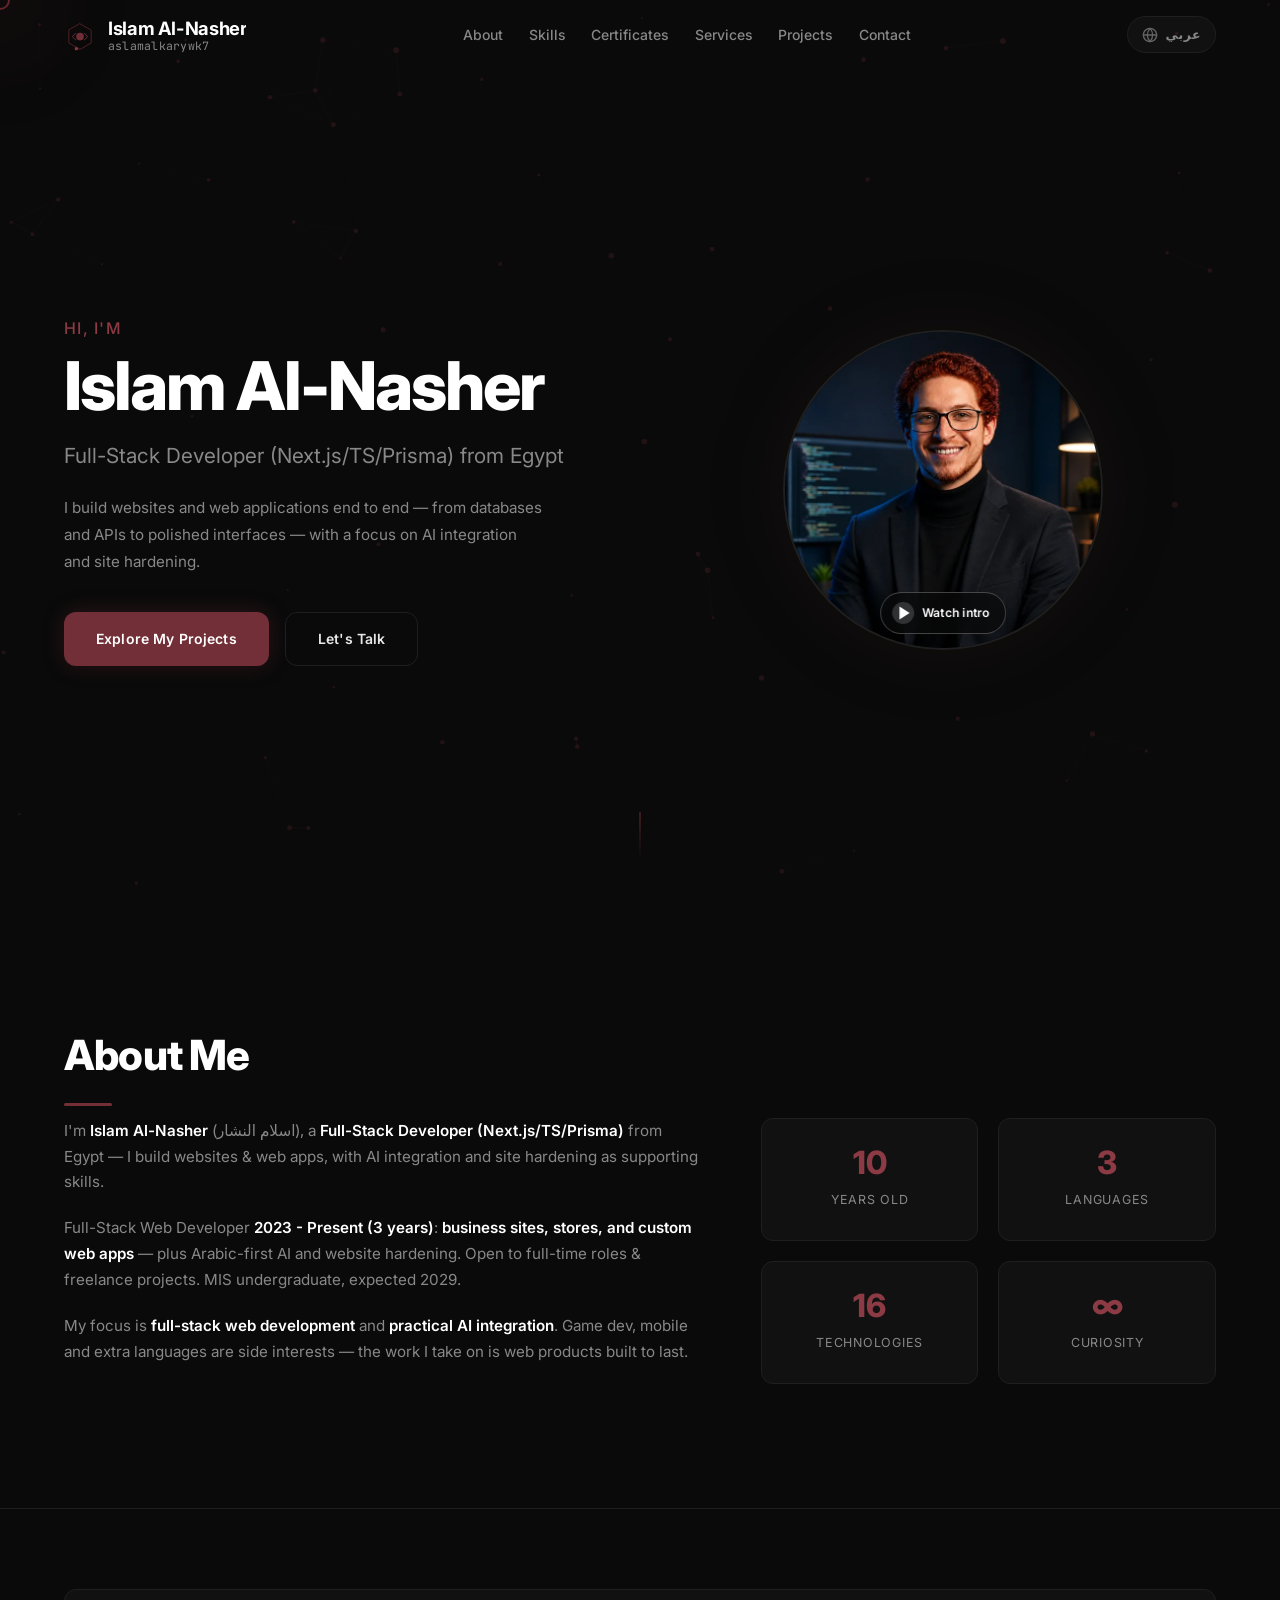
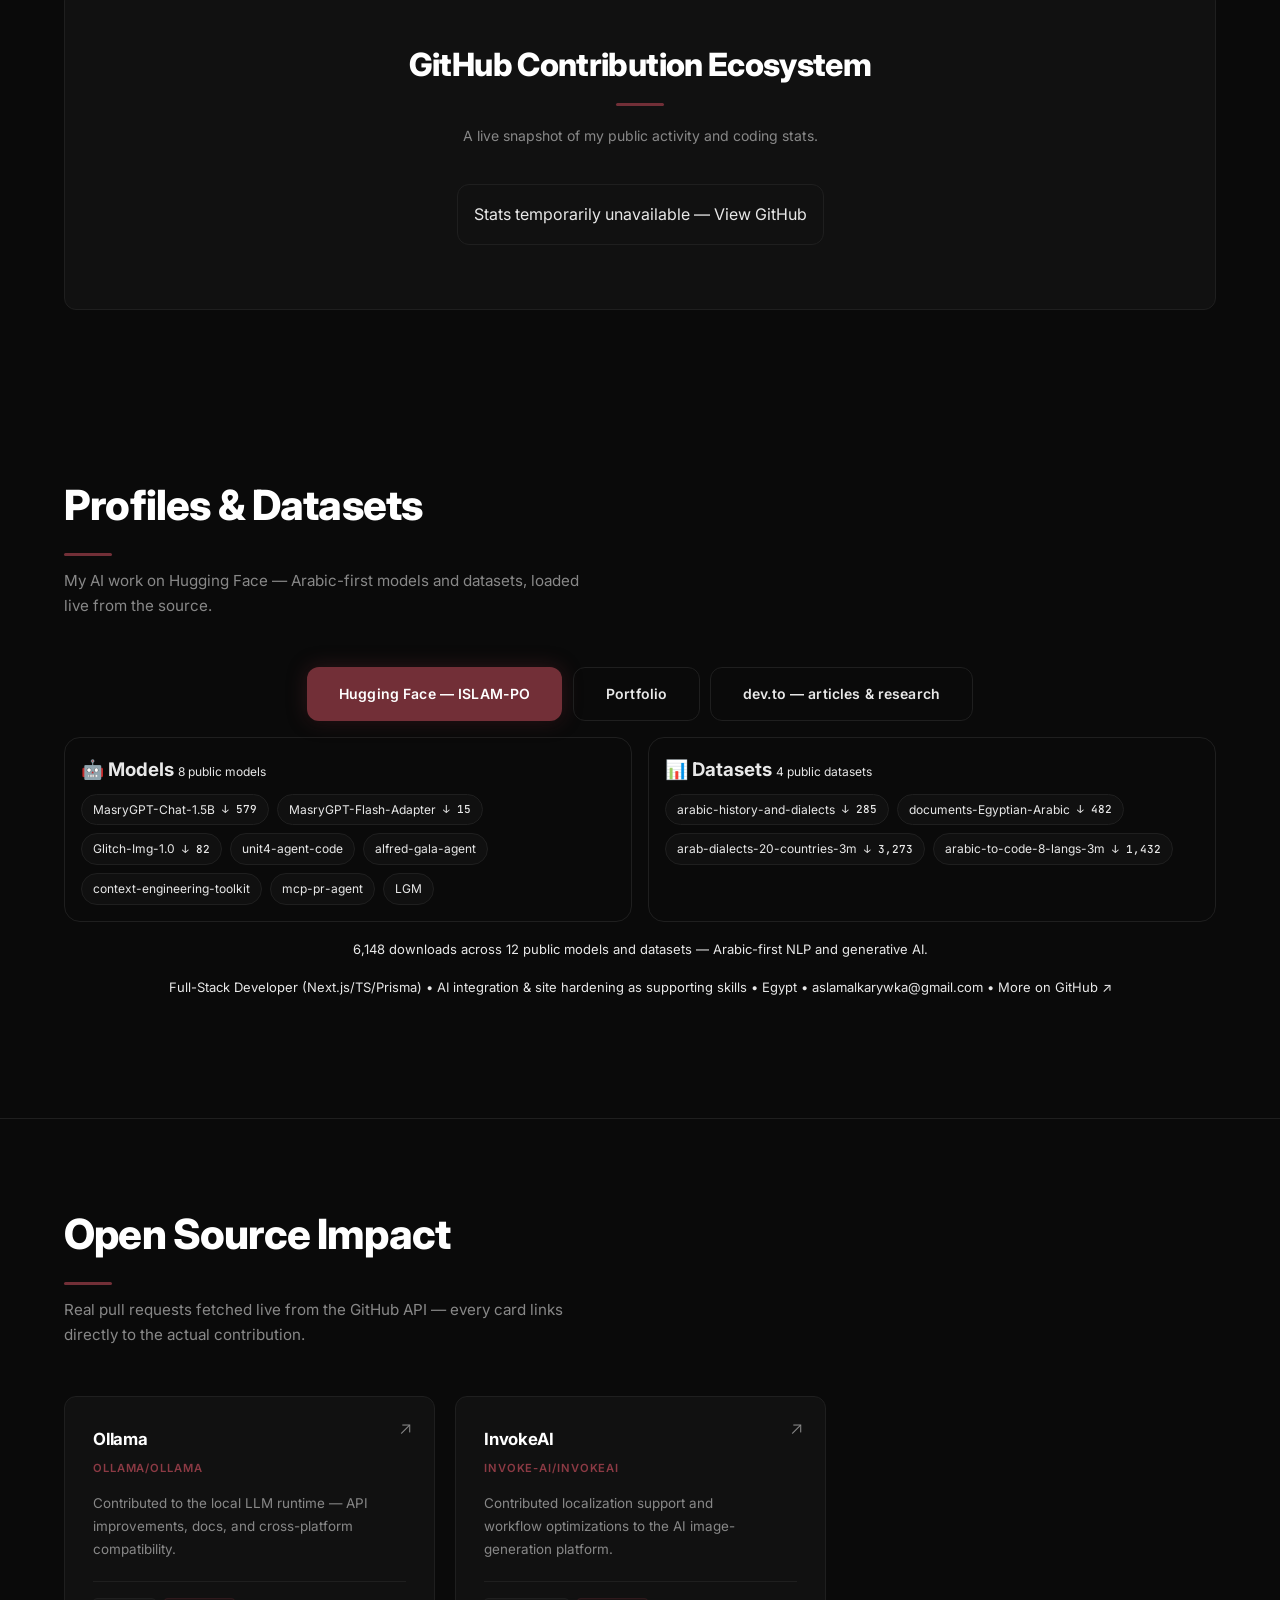
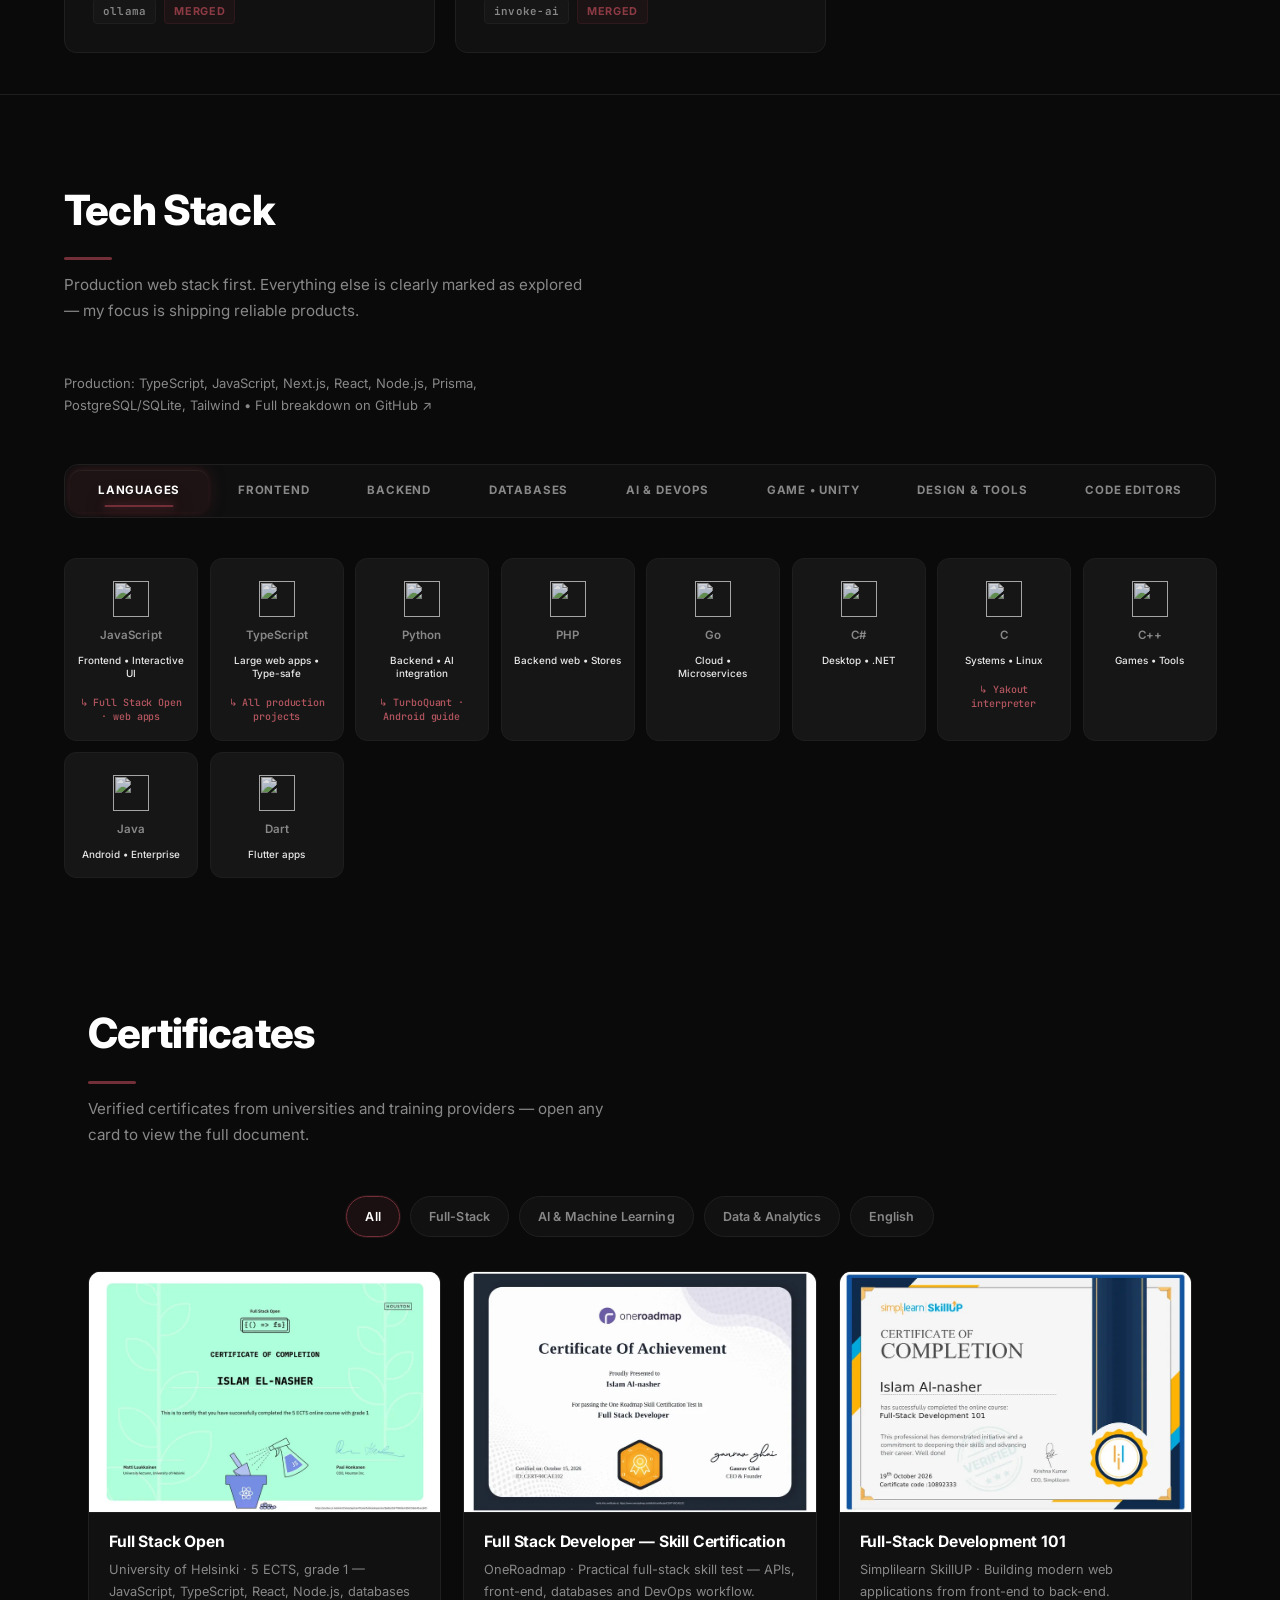
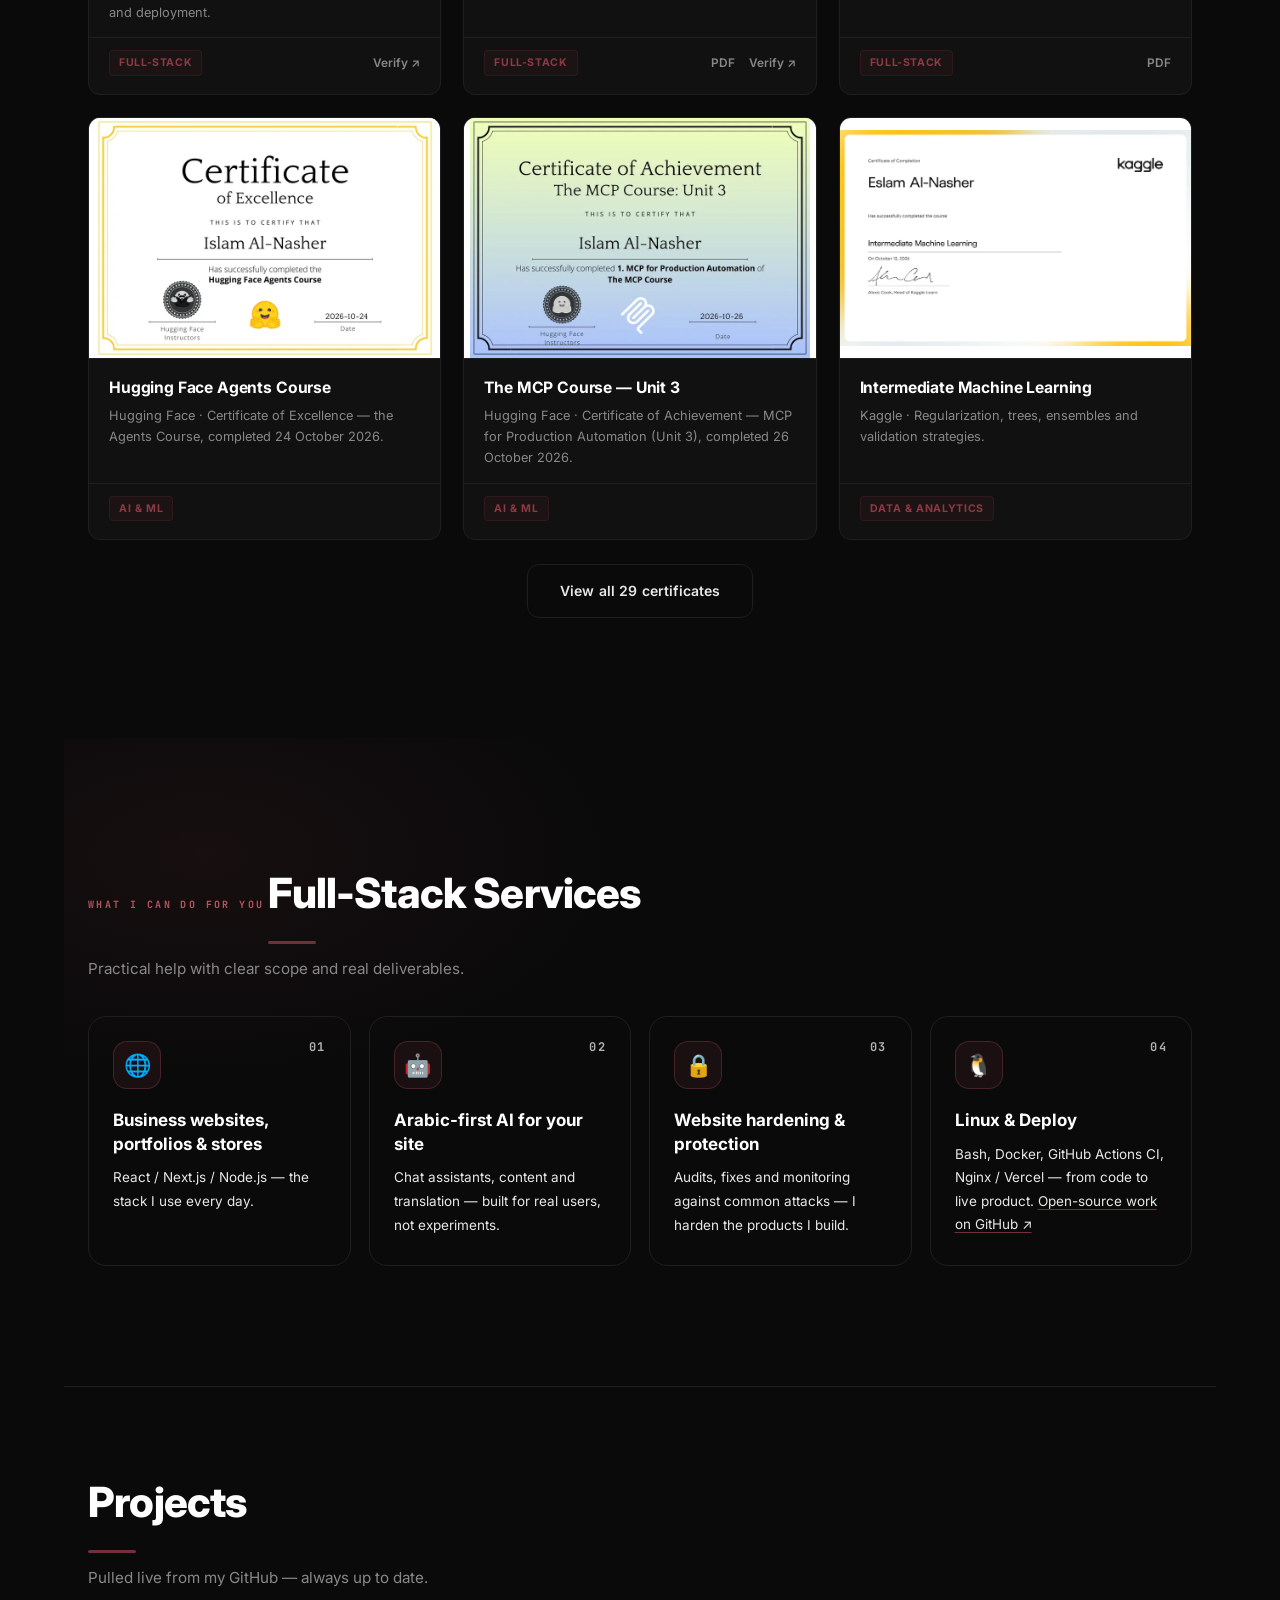
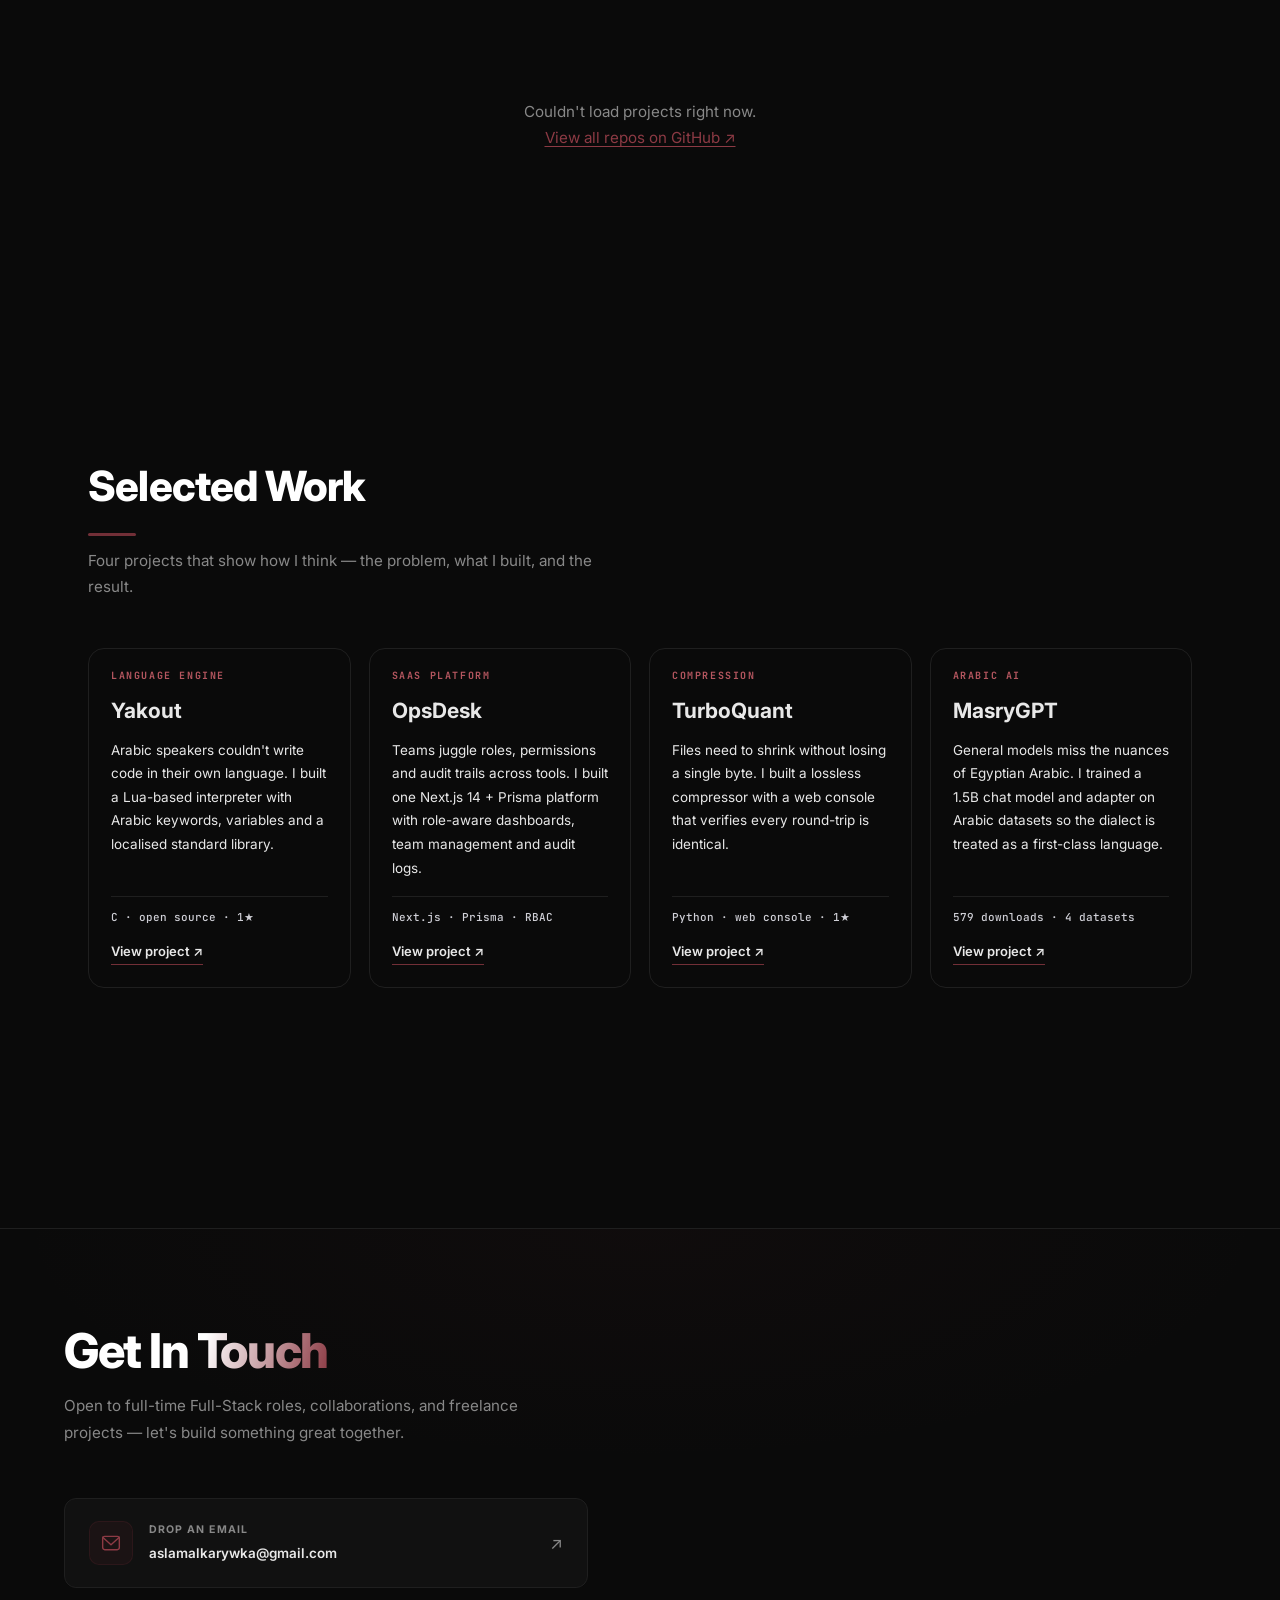
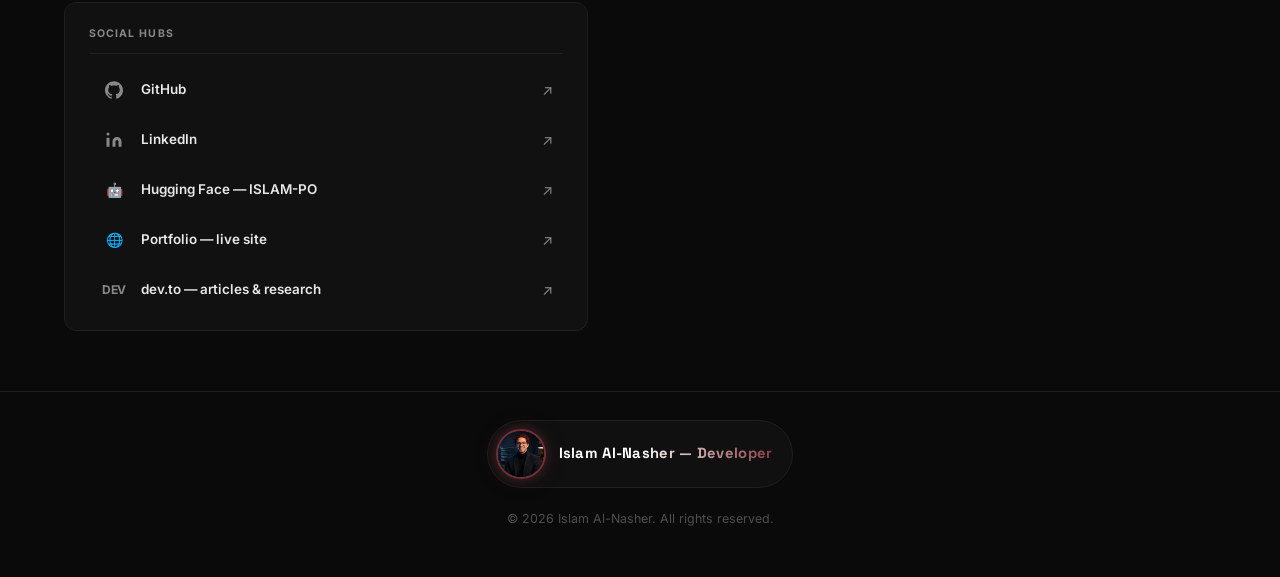
==== index.html @ e8e778b6 "feat(seo): add sitemap, robots, canonical and bilingual hreflang" ====
<!doctype html>
<html lang="en" dir="ltr">

<head>
    <meta charset="UTF-8" />
    <meta name="viewport" content="width=device-width, initial-scale=1.0" />
    <meta name="description" data-i18n-content="meta.description"
        content="Islam Al-Nasher — Full-Stack Developer (Next.js/TS/Prisma) from Egypt. I build websites & web apps, with AI integration and site hardening as supporting skills." />
    <meta name="author" data-i18n-content="meta.author" content="Islam Al-Nasher" />
    <!-- Open Graph / Social -->
    <meta property="og:type" content="website" />
    <meta property="og:title" data-i18n-content="meta.ogTitle" content="Islam Al-Nasher - Full-Stack Developer (Next.js/TS/Prisma)" />
    <meta property="og:description" data-i18n-content="meta.ogDescription" content="Full-Stack Developer from Egypt. I build websites & web apps, with AI integration and site hardening as supporting skills." />
    <meta property="og:url" content="https://aslamalkarywk7.github.io/aslamalkarywk7/" />
    <meta property="og:image" content="https://aslamalkarywk7.github.io/aslamalkarywk7/img/logo_icon.png" />
    <meta name="twitter:card" content="summary_large_image" />
    <meta name="twitter:title" data-i18n-content="meta.twitterTitle" content="Islam Al-Nasher - Full-Stack Developer (Next.js/TS/Prisma)" />
    <meta name="twitter:description" data-i18n-content="meta.twitterDescription" content="Full-Stack Developer from Egypt. Websites & web apps, AI integration, site hardening." />
    <meta name="keywords" data-i18n-content="meta.keywords" content="Islam Al-Nasher, Web Developer, Next.js, TypeScript, Prisma, Portfolio, Egypt, اسلام النشار, مطور ويب, برمجيات" />
    <meta name="copyright" data-i18n-content="meta.copyright" content="© 2026 Islam Al-Nasher. All rights reserved." />
    <meta name="theme-color" content="#0a0a0a" />
    <meta name="robots" content="index, follow, max-snippet:-1, max-image-preview:large, max-video-preview:-1" />

    <!-- Canonical + bilingual alternates (updated by i18n.js on language switch) -->
    <link rel="canonical" id="canonical-link" href="https://aslamalkarywk7.github.io/aslamalkarywk7/" />
    <link rel="alternate" hreflang="en" id="hreflang-en" href="https://aslamalkarywk7.github.io/aslamalkarywk7/" />
    <link rel="alternate" hreflang="ar" id="hreflang-ar" href="https://aslamalkarywk7.github.io/aslamalkarywk7/?lang=ar" />
    <link rel="alternate" hreflang="x-default" id="hreflang-x-default" href="https://aslamalkarywk7.github.io/aslamalkarywk7/" />

    <meta property="og:site_name" content="Islam Al-Nasher — Portfolio" />
    <meta property="og:locale" id="og-locale" content="en_US" />
    <meta property="og:locale:alternate" content="ar_EG" />
    <meta property="og:image:alt" content="Islam Al-Nasher — Full-Stack Developer portfolio" />

    <script type="application/ld+json">
    {
      "@context": "https://schema.org",
      "@graph": [
        {
          "@type": "WebSite",
          "@id": "https://aslamalkarywk7.github.io/aslamalkarywk7/#website",
          "url": "https://aslamalkarywk7.github.io/aslamalkarywk7/",
          "name": "Islam Al-Nasher — Portfolio",
          "inLanguage": ["en", "ar"]
        },
        {
          "@type": "WebPage",
          "@id": "https://aslamalkarywk7.github.io/aslamalkarywk7/#webpage",
          "url": "https://aslamalkarywk7.github.io/aslamalkarywk7/",
          "name": "Islam Al-Nasher — Full-Stack Developer (Next.js/TS/Prisma)",
          "isPartOf": { "@id": "https://aslamalkarywk7.github.io/aslamalkarywk7/#website" },
          "inLanguage": ["en", "ar"]
        },
        {
          "@type": "Person",
          "@id": "https://aslamalkarywk7.github.io/aslamalkarywk7/#person",
          "name": "Islam Al-Nasher",
          "alternateName": ["اسلام النشار", "إسلام النشار", "Islam El-Nashar", "aslamalkarywk7"],
          "url": "https://aslamalkarywk7.github.io/aslamalkarywk7/",
          "jobTitle": "Full-Stack Developer",
          "description": "Full-Stack Developer from Egypt building websites and web applications with Next.js, TypeScript, React, Node.js and Prisma, with Arabic-first AI integration and website hardening.",
          "email": "mailto:aslamalkarywka@gmail.com",
          "knowsAbout": [
            "Next.js", "React", "TypeScript", "JavaScript", "Node.js", "Prisma",
            "PostgreSQL", "SQLite", "Tailwind CSS", "Python", "Docker",
            "GitHub Actions", "REST APIs", "Arabic NLP", "LLM integration",
            "Website security", "Linux", "Nginx"
          ],
          "sameAs": [
            "https://github.com/aslamalkarywk7",
            "https://www.linkedin.com/in/islam-elnashar/",
            "https://huggingface.co/ISLAM-PO",
            "https://dev.to/islam_alnashera_19f64a4e"
          ]
        }
      ]
    }
    </script>

    <title>Islam Al-Nasher — Full-Stack Developer (Next.js/TS/Prisma)</title>
    <link rel="icon" type="image/png" href="img/logo_icon.png" />
    <link rel="preconnect" href="https://fonts.googleapis.com" />
    <link rel="preconnect" href="https://fonts.gstatic.com" crossorigin />
    <link
        href="https://fonts.googleapis.com/css2?family=Inter:wght@300;400;500;600;700;800&family=JetBrains+Mono:wght@400;500&display=swap"
        rel="stylesheet" />
    <!-- Space Grotesk: used for the footer identity badge -->
    <link href="https://fonts.googleapis.com/css2?family=Space+Grotesk:wght@500;700&display=swap" rel="stylesheet" />
    <link rel="stylesheet" href="style.css" />
    <link rel="stylesheet" href="animations.css" />
    <link href="https://fonts.googleapis.com/css2?family=Tajawal:wght@400;500;700&display=swap" rel="stylesheet" />
</head>

<body>
    <!-- ═══════════════ NAVIGATION ═══════════════ -->
    <header class="nav" id="nav" role="banner">
        <div class="nav__inner container">
            <a href="#" class="nav__logo" aria-label="Home — Islam Al-Nasher aslamalkarywk7"
                data-i18n-aria-label="nav.logoAria">
                <svg class="nav__logo-icon" width="32" height="32" viewBox="0 0 100 100" fill="none"
                    xmlns="http://www.w3.org/2000/svg">
                    <!-- Hexagon frame -->
                    <polygon points="50,15 85,35 85,75 50,95 15,75 15,35" class="logo-hex" />
                    <!-- Core pulse -->
                    <circle cx="50" cy="55" r="12" class="logo-core" />
                    <!-- Inner tech triangles / brackets -->
                    <path d="M 36 45 L 26 55 L 36 65" class="logo-bracket-left" />
                    <path d="M 64 45 L 74 55 L 64 65" class="logo-bracket-right" />
                    <!-- Orbiting node -->
                    <circle cx="50" cy="15" r="5" class="logo-orbit" />
                </svg>
                <div class="nav__logo-text">
                    <span class="nav__logo-name" data-i18n="name">Islam Al-Nasher</span>
                    <span class="nav__logo-sub">aslamalkarywk7</span>
                </div>
            </a>
            <nav class="nav__links" role="navigation" aria-label="Main navigation">
                <a href="#about" class="nav__link" data-i18n="nav.about">About</a>
                <a href="#skills" class="nav__link" data-i18n="nav.skills">Skills</a>
                <a href="#certificates" class="nav__link" data-i18n="nav.certificates">Certificates</a>
                <a href="#services" class="nav__link" data-i18n="nav.services">Services</a>
                <a href="#projects" class="nav__link" data-i18n="nav.projects">Projects</a>
                <a href="#contact" class="nav__link" data-i18n="nav.contact">Contact</a>
            </nav>
            <div class="nav__actions">
                <button id="lang-toggle-btn" class="lang-toggle-btn" aria-label="Switch language — عربي"
                    title="Switch language" data-i18n-aria-label="lang.aria">
                    <span class="lang-toggle-btn__globe" aria-hidden="true">
                        <svg width="16" height="16" viewBox="0 0 24 24" fill="none" stroke="currentColor" stroke-width="2" stroke-linecap="round" stroke-linejoin="round">
                            <circle cx="12" cy="12" r="10"/>
                            <line x1="2" y1="12" x2="22" y2="12"/>
                            <path d="M12 2a15.3 15.3 0 0 1 4 10 15.3 15.3 0 0 1-4 10 15.3 15.3 0 0 1-4-10 15.3 15.3 0 0 1 4-10z"/>
                        </svg>
                    </span>
                    <span class="lang-toggle-btn__label" data-i18n="lang.btn">عربي</span>
                </button>
                <button class="nav__toggle" id="navToggle" aria-label="Toggle menu" aria-expanded="false">
                    <span></span><span></span><span></span>
                </button>
            </div>
        </div>
    </header>

    <main>
        <!-- ═══════════════ HERO ═══════════════ -->
        <section class="hero" id="hero" aria-label="Introduction">
            <canvas id="hero-canvas" class="hero__canvas"></canvas>
            <div class="hero__inner container">
                <div class="hero__content">
                    <p class="hero__greeting reveal" data-i18n="hero.greeting">Hi, I'm</p>
                    <h1 class="hero__name reveal" data-i18n="name">Islam Al-Nasher</h1>
                    <p class="hero__headline reveal" data-i18n="hero.headline">Full-Stack Developer (Next.js/TS/Prisma) from Egypt</p>
                    <p class="hero__desc reveal" id="hero-desc-text">I build websites and web applications end to end — from databases and APIs to polished interfaces — with a focus on AI integration and site hardening.</p>
                    <div class="hero__actions reveal">
                        <a href="#projects" class="btn btn--primary" data-i18n="hero.cta1">Explore My Projects</a>
                        <a href="#contact" class="btn btn--secondary" data-i18n="hero.cta2">Let's Talk</a>
                    </div>
                </div>
                <div class="hero__visual reveal">
                    <div class="hero__image-wrapper">
                        <div class="hero__image-glow"></div>
                        <img class="hero__image" src="img/my.webp" alt="Islam Al-Nasher — Web Developer" data-i18n-alt="hero.imageAlt"
                            width="320" height="320" loading="eager" />
                        <button class="hero__play" id="hero-play" type="button"
                            aria-label="Watch intro — watch the introduction video" aria-haspopup="dialog"
                            data-i18n-aria-label="hero.playAria">
                            <span class="hero__play-icon" aria-hidden="true">
                                <svg viewBox="0 0 24 24" width="26" height="26" fill="currentColor"><path d="M8 5v14l11-7z" /></svg>
                            </span>
                            <span class="hero__play-text" data-i18n="hero.watchIntro">Watch intro</span>
                        </button>
                    </div>
                </div>
            </div>
            <div class="hero__scroll-indicator" aria-hidden="true">
                <span class="hero__scroll-line"></span>
            </div>
        </section>

        <!-- ═══════════════ ABOUT ═══════════════ -->
        <section class="about section" id="about" aria-label="About me">
            <div class="container">
                <h2 class="section__title reveal" data-i18n="about.title">About Me</h2>
                <div class="about__grid">
                    <div class="about__text reveal">
                        <p data-i18n="about.p1" data-i18n-html>I'm <strong>Islam Al-Nasher</strong> (اسلام النشار), a <strong>Full-Stack Developer (Next.js/TS/Prisma)</strong> from Egypt — I build websites & web apps, with AI integration and site hardening as supporting skills.</p>
                        <p data-i18n="about.p2" data-i18n-html>Full-Stack Web Developer <strong>2023 — Present (3 years)</strong>: <strong>business sites, stores, and custom web apps</strong> — plus Arabic-first AI for sites (chat assistants, content & translation) and website hardening. Open to full-time roles & freelance projects. MIS undergraduate, expected 2029.</p>
                        <p data-i18n="about.p3" data-i18n-html>My focus is <strong>full-stack web development</strong> and <strong>practical AI integration</strong>. Game dev, mobile and extra languages are side interests — the work I take on is web products built to last.</p>
                        <div class="about__actions" style="margin-top: 24px;"></div>
                    </div>
                    <div class="about__stats reveal">
                        <div class="about__stat">
                            <span class="about__stat-number" id="ageStat">20</span>
                            <span class="about__stat-label" data-i18n="about.stat1">Years Old</span>
                        </div>
                        <div class="about__stat">
                            <span class="about__stat-number">6+</span>
                            <span class="about__stat-label" data-i18n="about.stat2">Languages</span>
                        </div>
                        <div class="about__stat">
                            <span class="about__stat-number">30+</span>
                            <span class="about__stat-label" data-i18n="about.stat3">Technologies</span>
                        </div>
                        <div class="about__stat">
                            <span class="about__stat-number">∞</span>
                            <span class="about__stat-label" data-i18n="about.stat4">Curiosity</span>
                        </div>
                    </div>
                </div>
            </div>
        </section>

        <!-- ═══════════════ GITHUB ACTIVITY ═══════════════ -->
        <section class="github-activity section" id="github-activity" aria-label="GitHub Contribution Activity">
            <div class="container">
                <div class="github-activity-chart reveal">
                    <h2 class="github-activity-chart__heading" data-i18n="github.heading">GitHub Contribution Ecosystem</h2>
                    <p class="github-activity-chart__sub" data-i18n="github.sub">A live snapshot of my public activity and coding stats.</p>
                    <div class="github-activity-chart__images">
                        <img src="https://github-readme-stats.vercel.app/api?username=aslamalkarywk7&show_icons=true&locale=en&theme=tokyonight&count_private=true&hide_border=true"
                            alt="Islam Al-Nasher's GitHub Contribution Chart" data-i18n-alt="github.chartAlt" class="github-activity-chart__img"
                            loading="lazy" onerror="this.onerror=null;this.src='https://github-profile-summary-cards.vercel.app/api/cards/stats?username=aslamalkarywk7&theme=tokyonight'; this.onerror=function(){this.style.display='none'; this.nextElementSibling.style.display='block';}" />
                        <div style="display:none;padding:16px;border:1px solid var(--border);border-radius:12px;background:var(--card);text-align:center;color:var(--muted)">Stats temporarily unavailable — <a href='https://github.com/aslamalkarywk7' target='_blank' style='color:var(--primary)'>View GitHub</a></div>
                        <img src="https://streak-stats.demolab.com?user=aslamalkarywk7&theme=tokyonight&hide_border=true"
                            alt="Islam Al-Nasher's GitHub Streak Stats" data-i18n-alt="github.streakAlt" class="github-activity-chart__img"
                            loading="lazy" onerror="this.style.display='none'" />
                    </div>
                    <img src="https://github-readme-activity-graph.vercel.app/graph?username=aslamalkarywk7&theme=tokyo-night&hide_border=true&area=true"
                        alt="Islam Al-Nasher's GitHub Activity Graph" data-i18n-alt="github.activityAlt" class="github-activity-chart__graph"
                        loading="lazy" onerror="this.onerror=null;this.src='https://ghchart.rshah.org/aslamalkarywk7'; this.style.background='white'; this.style.padding='12px'; this.style.borderRadius='12px'; this.onerror=function(){this.style.display='none';}" />
                </div>
            </div>
        </section>

        <!-- ═══════════════ PROFILES & DATASETS ═══════════════ -->
        <section class="profiles section" id="profiles" aria-label="Profiles and datasets">
            <div class="container">
                <h2 class="section__title reveal" data-i18n="profiles.title">Profiles &amp; Datasets</h2>
                <p class="section__subtitle reveal" data-i18n="profiles.subtitle">My AI work on Hugging Face — Arabic-first models and datasets, loaded live from the source.</p>
                <div class="reveal" style="display:grid;gap:16px">
                    <div style="display:flex;flex-wrap:wrap;gap:10px;justify-content:center">
                        <a href="https://huggingface.co/ISLAM-PO" target="_blank" rel="noopener" class="btn btn--primary">Hugging Face — ISLAM-PO</a>
                        <a href="https://aslamalkarywk7.github.io/aslamalkarywk7/" target="_blank" rel="noopener" class="btn btn--secondary">Portfolio</a>
                        <a href="https://dev.to/islam_alnashera_19f64a4e" target="_blank" rel="noopener" class="btn btn--secondary">dev.to — articles & research</a>
                    </div>
                    <div class="hf-cards">
                        <div style="border:1px solid var(--border);border-radius:16px;padding:16px;background:var(--card)">
                            <h3 style="margin:0 0 8px">🤖 Models <span id="hf-models-count" style="font-weight:400;font-size:12px;color:var(--muted)">8 public models</span></h3>
                            <p id="hf-models" class="hf-list" style="margin:0;display:flex;flex-wrap:wrap;gap:8px">
                                <a class="hf-item" href="https://huggingface.co/ISLAM-PO/MasryGPT-Chat-1.5B" target="_blank" rel="noopener"><span>MasryGPT-Chat-1.5B</span><span class="hf-stat">↓ 579</span></a>
                                <a class="hf-item" href="https://huggingface.co/ISLAM-PO/MasryGPT-Flash-Adapter" target="_blank" rel="noopener"><span>MasryGPT-Flash-Adapter</span><span class="hf-stat">↓ 15</span></a>
                                <a class="hf-item" href="https://huggingface.co/ISLAM-PO/Glitch-Img-1.0" target="_blank" rel="noopener"><span>Glitch-Img-1.0</span><span class="hf-stat">↓ 82</span></a>
                                <a class="hf-item" href="https://huggingface.co/ISLAM-PO/unit4-agent-code" target="_blank" rel="noopener"><span>unit4-agent-code</span></a>
                                <a class="hf-item" href="https://huggingface.co/ISLAM-PO/alfred-gala-agent" target="_blank" rel="noopener"><span>alfred-gala-agent</span></a>
                                <a class="hf-item" href="https://huggingface.co/ISLAM-PO/context-engineering-toolkit" target="_blank" rel="noopener"><span>context-engineering-toolkit</span></a>
                                <a class="hf-item" href="https://huggingface.co/ISLAM-PO/mcp-pr-agent" target="_blank" rel="noopener"><span>mcp-pr-agent</span></a>
                                <a class="hf-item" href="https://huggingface.co/ISLAM-PO/LGM" target="_blank" rel="noopener"><span>LGM</span></a>
                            </p>
                        </div>
                        <div style="border:1px solid var(--border);border-radius:16px;padding:16px;background:var(--card)">
                            <h3 style="margin:0 0 8px">📊 Datasets <span id="hf-datasets-count" style="font-weight:400;font-size:12px;color:var(--muted)">4 public datasets</span></h3>
                            <p id="hf-datasets" class="hf-list" style="margin:0;display:flex;flex-wrap:wrap;gap:8px">
                                <a class="hf-item" href="https://huggingface.co/datasets/ISLAM-PO/arabic-history-and-dialects" target="_blank" rel="noopener"><span>arabic-history-and-dialects</span><span class="hf-stat">↓ 285</span></a>
                                <a class="hf-item" href="https://huggingface.co/datasets/ISLAM-PO/documents-Egyptian-Arabic" target="_blank" rel="noopener"><span>documents-Egyptian-Arabic</span><span class="hf-stat">↓ 482</span></a>
                                <a class="hf-item" href="https://huggingface.co/datasets/ISLAM-PO/arab-dialects-20-countries-3m" target="_blank" rel="noopener"><span>arab-dialects-20-countries-3m</span><span class="hf-stat">↓ 3,273</span></a>
                                <a class="hf-item" href="https://huggingface.co/datasets/ISLAM-PO/arabic-to-code-8-langs-3m" target="_blank" rel="noopener"><span>arabic-to-code-8-langs-3m</span><span class="hf-stat">↓ 1,432</span></a>
                            </p>
                        </div>
                    </div>
                    <p id="hf-summary" style="text-align:center;color:var(--muted);font-size:13px;margin:0">6,148 downloads across 12 public models and datasets — Arabic-first NLP and generative AI.</p>
                    <p style="text-align:center;color:var(--muted);font-size:13px">Full-Stack Developer (Next.js/TS/Prisma) • AI integration & site hardening as supporting skills • Egypt • <a href="mailto:aslamalkarywka@gmail.com">aslamalkarywka@gmail.com</a> • <a href="https://github.com/aslamalkarywk7/aslamalkarywk7">More on GitHub ↗</a></p>
                </div>
            </div>
        </section>

        <!-- ═══════════════ OPEN SOURCE IMPACT ═══════════════ -->
        <!-- Cards are rendered dynamically from the GitHub PR Search API -->
        <section class="oss-impact section" id="oss-impact" aria-label="Open Source Contributions">
            <div class="container">
                <h2 class="section__title reveal" data-i18n="oss.title">Open Source Impact</h2>
                <p class="section__subtitle reveal" data-i18n="oss.subtitle">Real pull requests fetched live from the GitHub API — every card links directly to the actual contribution.</p>
                <!-- oss-cards is populated entirely by script.js -->
                <div class="oss-grid" id="oss-cards" role="list" aria-live="polite" aria-label="Open source contributions list">
                    <!-- ── Skeleton placeholders (replaced by JS) ──── -->
                    <div class="oss-card oss-card--skel" aria-hidden="true">
                        <div class="oss-skel oss-skel--title"></div>
                        <div class="oss-skel oss-skel--sub"></div>
                        <div class="oss-skel oss-skel--body"></div>
                        <div class="oss-skel oss-skel--body short"></div>
                    </div>
                    <div class="oss-card oss-card--skel" aria-hidden="true">
                        <div class="oss-skel oss-skel--title"></div>
                        <div class="oss-skel oss-skel--sub"></div>
                        <div class="oss-skel oss-skel--body"></div>
                        <div class="oss-skel oss-skel--body short"></div>
                    </div>
                    <div class="oss-card oss-card--skel" aria-hidden="true">
                        <div class="oss-skel oss-skel--title"></div>
                        <div class="oss-skel oss-skel--sub"></div>
                        <div class="oss-skel oss-skel--body"></div>
                        <div class="oss-skel oss-skel--body short"></div>
                    </div>
                </div>
            </div>
        </section>

        <!-- ═══════════════ SKILLS ═══════════════ -->
        <section class="skills section" id="skills" aria-label="Technical skills">
            <div class="container">
                <h2 class="section__title reveal" data-i18n="skills.title">Tech Stack</h2>
                <p class="section__subtitle reveal" data-i18n="skills.subtitle">Production web stack first. Everything else is clearly marked as explored — my focus is shipping reliable products.</p>
                <p class="section__subtitle reveal" style="font-size:13px">Production: TypeScript, JavaScript, Next.js, React, Node.js, Prisma, PostgreSQL/SQLite, Tailwind • <a href="https://github.com/aslamalkarywk7/aslamalkarywk7/tree/main/docs">Full breakdown on GitHub ↗</a></p>

                <div class="skills__tabs reveal" role="tablist" aria-label="Skill categories">
                    <button class="skills__tab active" role="tab" aria-selected="true" aria-controls="tab-languages"
                        id="btn-languages" data-tab="languages" data-i18n="skills.tab1">Languages</button>
                    <button class="skills__tab" role="tab" aria-selected="false" aria-controls="tab-frontend" id="btn-frontend"
                        data-tab="frontend" data-i18n="skills.tabFrontend">Frontend</button>
                    <button class="skills__tab" role="tab" aria-selected="false" aria-controls="tab-backend" id="btn-backend"
                        data-tab="backend" data-i18n="skills.tabBackend">Backend</button>
                    <button class="skills__tab" role="tab" aria-selected="false" aria-controls="tab-databases" id="btn-databases"
                        data-tab="databases" data-i18n="skills.tabDatabases">Databases</button>
                    <button class="skills__tab" role="tab" aria-selected="false" aria-controls="tab-ai" id="btn-ai"
                        data-tab="ai" data-i18n="skills.tab3">AI &amp; DevOps</button>
                    <button class="skills__tab" role="tab" aria-selected="false" aria-controls="tab-game" id="btn-game"
                        data-tab="game" data-i18n="skills.tabGame">Game • Unity</button>
                    <button class="skills__tab" role="tab" aria-selected="false" aria-controls="tab-tools" id="btn-tools"
                        data-tab="tools" data-i18n="skills.tab4">Design &amp; Tools</button>
                    <button class="skills__tab" role="tab" aria-selected="false" aria-controls="tab-editors" id="btn-editors"
                        data-tab="editors" data-i18n="skills.tabEditors">Code Editors</button>
                </div>

                <!-- Tab: Languages -->
                <div class="skills__panel active" role="tabpanel" id="tab-languages" aria-labelledby="btn-languages">
                    <div class="skills__grid">
<div class="skill-card" data-level="5">
                            <div class="skill-card__icon"><img src="https://cdn.jsdelivr.net/gh/devicons/devicon@v2.16.0/icons/javascript/javascript-original.svg" alt="" aria-hidden="true" loading="lazy" width="36" height="36" /></div>
                            <span class="skill-card__name">JavaScript</span>
                            <span class="skill-card__role">Frontend • Interactive UI</span>
                            <div class="skill-card__mastery" aria-label="Expert"><span class="skill-card__dot"></span><span class="skill-card__dot"></span><span class="skill-card__dot"></span><span class="skill-card__dot"></span><span class="skill-card__dot"></span></div>
                        </div>
<div class="skill-card" data-level="4">
                            <div class="skill-card__icon"><img src="https://cdn.jsdelivr.net/gh/devicons/devicon@v2.16.0/icons/typescript/typescript-original.svg" alt="" aria-hidden="true" loading="lazy" width="36" height="36" /></div>
                            <span class="skill-card__name">TypeScript</span>
                            <span class="skill-card__role">Large web apps • Type-safe</span>
                            <div class="skill-card__mastery" aria-label="Advanced"><span class="skill-card__dot"></span><span class="skill-card__dot"></span><span class="skill-card__dot"></span><span class="skill-card__dot"></span><span class="skill-card__dot"></span></div>
                        </div>
<div class="skill-card" data-level="5">
                            <div class="skill-card__icon"><img src="https://cdn.jsdelivr.net/gh/devicons/devicon@v2.16.0/icons/python/python-original.svg" alt="" aria-hidden="true" loading="lazy" width="36" height="36" /></div>
                            <span class="skill-card__name">Python</span>
                            <span class="skill-card__role">Backend • AI integration</span>
                            <div class="skill-card__mastery" aria-label="Expert"><span class="skill-card__dot"></span><span class="skill-card__dot"></span><span class="skill-card__dot"></span><span class="skill-card__dot"></span><span class="skill-card__dot"></span></div>
                        </div>
<div class="skill-card" data-level="4">
                            <div class="skill-card__icon"><img src="https://cdn.jsdelivr.net/gh/devicons/devicon@v2.16.0/icons/php/php-original.svg" alt="" aria-hidden="true" loading="lazy" width="36" height="36" /></div>
                            <span class="skill-card__name">PHP</span>
                            <span class="skill-card__role">Backend web • Stores</span>
                            <div class="skill-card__mastery" aria-label="Advanced"><span class="skill-card__dot"></span><span class="skill-card__dot"></span><span class="skill-card__dot"></span><span class="skill-card__dot"></span><span class="skill-card__dot"></span></div>
                        </div>
<div class="skill-card" data-level="3">
                            <div class="skill-card__icon"><img src="https://cdn.jsdelivr.net/gh/devicons/devicon@v2.16.0/icons/go/go-original.svg" alt="" aria-hidden="true" loading="lazy" width="36" height="36" /></div>
                            <span class="skill-card__name">Go</span>
                            <span class="skill-card__role">Cloud • Microservices</span>
                            <div class="skill-card__mastery" aria-label="Proficient"><span class="skill-card__dot"></span><span class="skill-card__dot"></span><span class="skill-card__dot"></span><span class="skill-card__dot"></span><span class="skill-card__dot"></span></div>
                        </div>
<div class="skill-card" data-level="4">
                            <div class="skill-card__icon"><img src="https://cdn.jsdelivr.net/gh/devicons/devicon@v2.16.0/icons/csharp/csharp-original.svg" alt="" aria-hidden="true" loading="lazy" width="36" height="36" /></div>
                            <span class="skill-card__name">C#</span>
                            <span class="skill-card__role">Desktop • .NET</span>
                            <div class="skill-card__mastery" aria-label="Advanced"><span class="skill-card__dot"></span><span class="skill-card__dot"></span><span class="skill-card__dot"></span><span class="skill-card__dot"></span><span class="skill-card__dot"></span></div>
                        </div>
<div class="skill-card" data-level="3">
                            <div class="skill-card__icon"><img src="https://cdn.jsdelivr.net/gh/devicons/devicon@v2.16.0/icons/c/c-original.svg" alt="" aria-hidden="true" loading="lazy" width="36" height="36" /></div>
                            <span class="skill-card__name">C</span>
                            <span class="skill-card__role">Systems • Linux</span>
                            <div class="skill-card__mastery" aria-label="Proficient"><span class="skill-card__dot"></span><span class="skill-card__dot"></span><span class="skill-card__dot"></span><span class="skill-card__dot"></span><span class="skill-card__dot"></span></div>
                        </div>
<div class="skill-card" data-level="3">
                            <div class="skill-card__icon"><img src="https://cdn.jsdelivr.net/gh/devicons/devicon@v2.16.0/icons/cplusplus/cplusplus-original.svg" alt="" aria-hidden="true" loading="lazy" width="36" height="36" /></div>
                            <span class="skill-card__name">C++</span>
                            <span class="skill-card__role">Games • Tools</span>
                            <div class="skill-card__mastery" aria-label="Proficient"><span class="skill-card__dot"></span><span class="skill-card__dot"></span><span class="skill-card__dot"></span><span class="skill-card__dot"></span><span class="skill-card__dot"></span></div>
                        </div>
<div class="skill-card" data-level="3">
                            <div class="skill-card__icon"><img src="https://cdn.jsdelivr.net/gh/devicons/devicon@v2.16.0/icons/java/java-original.svg" alt="" aria-hidden="true" loading="lazy" width="36" height="36" /></div>
                            <span class="skill-card__name">Java</span>
                            <span class="skill-card__role">Android • Enterprise</span>
                            <div class="skill-card__mastery" aria-label="Proficient"><span class="skill-card__dot"></span><span class="skill-card__dot"></span><span class="skill-card__dot"></span><span class="skill-card__dot"></span><span class="skill-card__dot"></span></div>
                        </div>
<div class="skill-card" data-level="3">
                            <div class="skill-card__icon"><img src="https://cdn.jsdelivr.net/gh/devicons/devicon@v2.16.0/icons/dart/dart-original.svg" alt="" aria-hidden="true" loading="lazy" width="36" height="36" /></div>
                            <span class="skill-card__name">Dart</span>
                            <span class="skill-card__role">Flutter apps</span>
                            <div class="skill-card__mastery" aria-label="Proficient"><span class="skill-card__dot"></span><span class="skill-card__dot"></span><span class="skill-card__dot"></span><span class="skill-card__dot"></span><span class="skill-card__dot"></span></div>
                        </div>
                    </div>
                </div>

                <!-- Tab: Frontend -->
                <div class="skills__panel" role="tabpanel" id="tab-frontend" aria-labelledby="btn-frontend" hidden>
                    <div class="skills__grid">
<div class="skill-card" data-level="5">
                            <div class="skill-card__icon"><img src="https://cdn.jsdelivr.net/gh/devicons/devicon@v2.16.0/icons/html5/html5-original.svg" alt="" aria-hidden="true" loading="lazy" width="36" height="36" /></div>
                            <span class="skill-card__name">HTML</span>
                            <span class="skill-card__role">Frontend • Structure</span>
                            <div class="skill-card__mastery" aria-label="Expert"><span class="skill-card__dot"></span><span class="skill-card__dot"></span><span class="skill-card__dot"></span><span class="skill-card__dot"></span><span class="skill-card__dot"></span></div>
                        </div>
<div class="skill-card" data-level="5">
                            <div class="skill-card__icon"><img src="https://cdn.jsdelivr.net/gh/devicons/devicon@v2.16.0/icons/css3/css3-original.svg" alt="" aria-hidden="true" loading="lazy" width="36" height="36" /></div>
                            <span class="skill-card__name">CSS</span>
                            <span class="skill-card__role">Frontend • Styling</span>
                            <div class="skill-card__mastery" aria-label="Expert"><span class="skill-card__dot"></span><span class="skill-card__dot"></span><span class="skill-card__dot"></span><span class="skill-card__dot"></span><span class="skill-card__dot"></span></div>
                        </div>
<div class="skill-card" data-level="4">
                            <div class="skill-card__icon"><img src="https://cdn.jsdelivr.net/gh/devicons/devicon@v2.16.0/icons/tailwindcss/tailwindcss-original.svg" alt="" aria-hidden="true" loading="lazy" width="36" height="36" /></div>
                            <span class="skill-card__name">Tailwind</span>
                            <span class="skill-card__role">Frontend • Utility CSS</span>
                            <div class="skill-card__mastery" aria-label="Advanced"><span class="skill-card__dot"></span><span class="skill-card__dot"></span><span class="skill-card__dot"></span><span class="skill-card__dot"></span><span class="skill-card__dot"></span></div>
                        </div>
<div class="skill-card" data-level="4">
                            <div class="skill-card__icon"><img src="https://cdn.jsdelivr.net/gh/devicons/devicon@v2.16.0/icons/sass/sass-original.svg" alt="" aria-hidden="true" loading="lazy" width="36" height="36" /></div>
                            <span class="skill-card__name">Sass</span>
                            <span class="skill-card__role">Frontend • Preprocessor</span>
                            <div class="skill-card__mastery" aria-label="Advanced"><span class="skill-card__dot"></span><span class="skill-card__dot"></span><span class="skill-card__dot"></span><span class="skill-card__dot"></span><span class="skill-card__dot"></span></div>
                        </div>
<div class="skill-card" data-level="4">
                            <div class="skill-card__icon"><img src="https://cdn.jsdelivr.net/gh/devicons/devicon@v2.16.0/icons/react/react-original.svg" alt="" aria-hidden="true" loading="lazy" width="36" height="36" /></div>
                            <span class="skill-card__name">React</span>
                            <span class="skill-card__role">Frontend • UI library</span>
                            <div class="skill-card__mastery" aria-label="Advanced"><span class="skill-card__dot"></span><span class="skill-card__dot"></span><span class="skill-card__dot"></span><span class="skill-card__dot"></span><span class="skill-card__dot"></span></div>
                        </div>
<div class="skill-card skill-card--inv" data-level="4">
                            <div class="skill-card__icon"><span class="skill-card__icon-text">NX</span></div>
                            <span class="skill-card__name">Next.js</span>
                            <span class="skill-card__role">Frontend+Backend • Full-stack React</span>
                            <div class="skill-card__mastery" aria-label="Advanced"><span class="skill-card__dot"></span><span class="skill-card__dot"></span><span class="skill-card__dot"></span><span class="skill-card__dot"></span><span class="skill-card__dot"></span></div>
                        </div>
<div class="skill-card" data-level="3">
                            <div class="skill-card__icon"><img src="https://cdn.jsdelivr.net/gh/devicons/devicon@v2.16.0/icons/svelte/svelte-original.svg" alt="" aria-hidden="true" loading="lazy" width="36" height="36" /></div>
                            <span class="skill-card__name">Svelte</span>
                            <span class="skill-card__role">Frontend • UI compiler</span>
                            <div class="skill-card__mastery" aria-label="Proficient"><span class="skill-card__dot"></span><span class="skill-card__dot"></span><span class="skill-card__dot"></span><span class="skill-card__dot"></span><span class="skill-card__dot"></span></div>
                        </div>
<div class="skill-card" data-level="2">
                            <div class="skill-card__icon"><img src="https://cdn.jsdelivr.net/gh/devicons/devicon@v2.16.0/icons/angularjs/angularjs-original.svg" alt="" aria-hidden="true" loading="lazy" width="36" height="36" /></div>
                            <span class="skill-card__name">AngularJS</span>
                            <span class="skill-card__role">Frontend • Legacy SPA</span>
                            <div class="skill-card__mastery" aria-label="Familiar"><span class="skill-card__dot"></span><span class="skill-card__dot"></span><span class="skill-card__dot"></span><span class="skill-card__dot"></span><span class="skill-card__dot"></span></div>
                        </div>
<div class="skill-card" data-level="3">
                            <div class="skill-card__icon"><img src="https://cdn.jsdelivr.net/gh/devicons/devicon@v2.16.0/icons/jquery/jquery-original.svg" alt="" aria-hidden="true" loading="lazy" width="36" height="36" /></div>
                            <span class="skill-card__name">jQuery</span>
                            <span class="skill-card__role">Frontend • Legacy DOM</span>
                            <div class="skill-card__mastery" aria-label="Proficient"><span class="skill-card__dot"></span><span class="skill-card__dot"></span><span class="skill-card__dot"></span><span class="skill-card__dot"></span><span class="skill-card__dot"></span></div>
                        </div>
                    </div>
                </div>

                <!-- Tab: Backend -->
                <div class="skills__panel" role="tabpanel" id="tab-backend" aria-labelledby="btn-backend" hidden>
                    <div class="skills__grid">
<div class="skill-card" data-level="4">
                            <div class="skill-card__icon"><img src="https://cdn.jsdelivr.net/gh/devicons/devicon@v2.16.0/icons/nodejs/nodejs-original.svg" alt="" aria-hidden="true" loading="lazy" width="36" height="36" /></div>
                            <span class="skill-card__name">Node.js</span>
                            <span class="skill-card__role">Backend • JS runtime</span>
                            <div class="skill-card__mastery" aria-label="Advanced"><span class="skill-card__dot"></span><span class="skill-card__dot"></span><span class="skill-card__dot"></span><span class="skill-card__dot"></span><span class="skill-card__dot"></span></div>
                        </div>
<div class="skill-card" data-level="3">
                            <div class="skill-card__icon"><span class="skill-card__icon-text">BUN</span></div>
                            <span class="skill-card__name">Bun</span>
                            <span class="skill-card__role">Backend • Fast runtime</span>
                            <div class="skill-card__mastery" aria-label="Proficient"><span class="skill-card__dot"></span><span class="skill-card__dot"></span><span class="skill-card__dot"></span><span class="skill-card__dot"></span><span class="skill-card__dot"></span></div>
                        </div>
<div class="skill-card skill-card--inv" data-level="4">
                            <div class="skill-card__icon"><img src="https://cdn.jsdelivr.net/gh/devicons/devicon@v2.16.0/icons/express/express-original.svg" alt="" aria-hidden="true" loading="lazy" width="36" height="36" /></div>
                            <span class="skill-card__name">Express.js</span>
                            <span class="skill-card__role">Backend • Node framework</span>
                            <div class="skill-card__mastery" aria-label="Advanced"><span class="skill-card__dot"></span><span class="skill-card__dot"></span><span class="skill-card__dot"></span><span class="skill-card__dot"></span><span class="skill-card__dot"></span></div>
                        </div>
<div class="skill-card skill-card--inv" data-level="3">
                            <div class="skill-card__icon"><img src="https://cdn.jsdelivr.net/gh/devicons/devicon@v2.16.0/icons/django/django-plain.svg" alt="" aria-hidden="true" loading="lazy" width="36" height="36" /></div>
                            <span class="skill-card__name">Django</span>
                            <span class="skill-card__role">Backend • Python framework</span>
                            <div class="skill-card__mastery" aria-label="Proficient"><span class="skill-card__dot"></span><span class="skill-card__dot"></span><span class="skill-card__dot"></span><span class="skill-card__dot"></span><span class="skill-card__dot"></span></div>
                        </div>
<div class="skill-card skill-card--inv" data-level="3">
                            <div class="skill-card__icon"><img src="https://cdn.jsdelivr.net/gh/devicons/devicon@v2.16.0/icons/flask/flask-original.svg" alt="" aria-hidden="true" loading="lazy" width="36" height="36" /></div>
                            <span class="skill-card__name">Flask</span>
                            <span class="skill-card__role">Backend • Python micro</span>
                            <div class="skill-card__mastery" aria-label="Proficient"><span class="skill-card__dot"></span><span class="skill-card__dot"></span><span class="skill-card__dot"></span><span class="skill-card__dot"></span><span class="skill-card__dot"></span></div>
                        </div>
<div class="skill-card" data-level="4">
                            <div class="skill-card__icon"><img src="https://cdn.jsdelivr.net/gh/devicons/devicon@v2.16.0/icons/wordpress/wordpress-original.svg" alt="" aria-hidden="true" loading="lazy" width="36" height="36" /></div>
                            <span class="skill-card__name">WordPress</span>
                            <span class="skill-card__role">Backend • CMS stores</span>
                            <div class="skill-card__mastery" aria-label="Advanced"><span class="skill-card__dot"></span><span class="skill-card__dot"></span><span class="skill-card__dot"></span><span class="skill-card__dot"></span><span class="skill-card__dot"></span></div>
                        </div>
<div class="skill-card" data-level="3">
                            <div class="skill-card__icon"><span class="skill-card__icon-text">tRPC</span></div>
                            <span class="skill-card__name">tRPC</span>
                            <span class="skill-card__role">Backend • Type-safe API</span>
                            <div class="skill-card__mastery" aria-label="Proficient"><span class="skill-card__dot"></span><span class="skill-card__dot"></span><span class="skill-card__dot"></span><span class="skill-card__dot"></span><span class="skill-card__dot"></span></div>
                        </div>
<div class="skill-card" data-level="3">
                            <div class="skill-card__icon"><span class="skill-card__icon-text">DRC</span></div>
                            <span class="skill-card__name">Directus</span>
                            <span class="skill-card__role">Backend • Headless CMS</span>
                            <div class="skill-card__mastery" aria-label="Proficient"><span class="skill-card__dot"></span><span class="skill-card__dot"></span><span class="skill-card__dot"></span><span class="skill-card__dot"></span><span class="skill-card__dot"></span></div>
                        </div>
<div class="skill-card" data-level="3">
                            <div class="skill-card__icon"><span class="skill-card__icon-text">LGT</span></div>
                            <span class="skill-card__name">Logto</span>
                            <span class="skill-card__role">Backend • Auth</span>
                            <div class="skill-card__mastery" aria-label="Proficient"><span class="skill-card__dot"></span><span class="skill-card__dot"></span><span class="skill-card__dot"></span><span class="skill-card__dot"></span><span class="skill-card__dot"></span></div>
                        </div>
                    </div>
                </div>

                <!-- Tab: Databases -->
                <div class="skills__panel" role="tabpanel" id="tab-databases" aria-labelledby="btn-databases" hidden>
                    <div class="skills__grid">
<div class="skill-card" data-level="4">
                            <div class="skill-card__icon"><img src="https://cdn.jsdelivr.net/gh/devicons/devicon@v2.16.0/icons/postgresql/postgresql-original.svg" alt="" aria-hidden="true" loading="lazy" width="36" height="36" /></div>
                            <span class="skill-card__name">PostgreSQL</span>
                            <span class="skill-card__role">Database • Primary SQL</span>
                            <div class="skill-card__mastery" aria-label="Advanced"><span class="skill-card__dot"></span><span class="skill-card__dot"></span><span class="skill-card__dot"></span><span class="skill-card__dot"></span><span class="skill-card__dot"></span></div>
                        </div>
<div class="skill-card" data-level="3">
                            <div class="skill-card__icon"><img src="https://cdn.jsdelivr.net/gh/devicons/devicon@v2.16.0/icons/mysql/mysql-original.svg" alt="" aria-hidden="true" loading="lazy" width="36" height="36" /></div>
                            <span class="skill-card__name">MySQL</span>
                            <span class="skill-card__role">Database • CMS apps</span>
                            <div class="skill-card__mastery" aria-label="Proficient"><span class="skill-card__dot"></span><span class="skill-card__dot"></span><span class="skill-card__dot"></span><span class="skill-card__dot"></span><span class="skill-card__dot"></span></div>
                        </div>
<div class="skill-card" data-level="3">
                            <div class="skill-card__icon"><img src="https://cdn.jsdelivr.net/gh/devicons/devicon@v2.16.0/icons/mongodb/mongodb-original.svg" alt="" aria-hidden="true" loading="lazy" width="36" height="36" /></div>
                            <span class="skill-card__name">MongoDB</span>
                            <span class="skill-card__role">Database • NoSQL docs</span>
                            <div class="skill-card__mastery" aria-label="Proficient"><span class="skill-card__dot"></span><span class="skill-card__dot"></span><span class="skill-card__dot"></span><span class="skill-card__dot"></span><span class="skill-card__dot"></span></div>
                        </div>
<div class="skill-card" data-level="3">
                            <div class="skill-card__icon"><img src="https://cdn.jsdelivr.net/gh/devicons/devicon@v2.16.0/icons/redis/redis-original.svg" alt="" aria-hidden="true" loading="lazy" width="36" height="36" /></div>
                            <span class="skill-card__name">Redis</span>
                            <span class="skill-card__role">Database • Cache sessions</span>
                            <div class="skill-card__mastery" aria-label="Proficient"><span class="skill-card__dot"></span><span class="skill-card__dot"></span><span class="skill-card__dot"></span><span class="skill-card__dot"></span><span class="skill-card__dot"></span></div>
                        </div>
<div class="skill-card" data-level="4">
                            <div class="skill-card__icon"><img src="https://cdn.jsdelivr.net/gh/devicons/devicon@v2.16.0/icons/sqlite/sqlite-original.svg" alt="" aria-hidden="true" loading="lazy" width="36" height="36" /></div>
                            <span class="skill-card__name">SQLite</span>
                            <span class="skill-card__role">Database • Local apps</span>
                            <div class="skill-card__mastery" aria-label="Advanced"><span class="skill-card__dot"></span><span class="skill-card__dot"></span><span class="skill-card__dot"></span><span class="skill-card__dot"></span><span class="skill-card__dot"></span></div>
                        </div>
<div class="skill-card" data-level="4">
                            <div class="skill-card__icon"><span class="skill-card__icon-text">PRS</span></div>
                            <span class="skill-card__name">Prisma</span>
                            <span class="skill-card__role">Database • ORM</span>
                            <div class="skill-card__mastery" aria-label="Advanced"><span class="skill-card__dot"></span><span class="skill-card__dot"></span><span class="skill-card__dot"></span><span class="skill-card__dot"></span><span class="skill-card__dot"></span></div>
                        </div>
<div class="skill-card" data-level="4">
                            <div class="skill-card__icon"><img src="https://cdn.jsdelivr.net/gh/devicons/devicon@v2.16.0/icons/firebase/firebase-original.svg" alt="" aria-hidden="true" loading="lazy" width="36" height="36" /></div>
                            <span class="skill-card__name">Firebase</span>
                            <span class="skill-card__role">Database+BaaS • Auth/DB</span>
                            <div class="skill-card__mastery" aria-label="Advanced"><span class="skill-card__dot"></span><span class="skill-card__dot"></span><span class="skill-card__dot"></span><span class="skill-card__dot"></span><span class="skill-card__dot"></span></div>
                        </div>
                    </div>
                </div>

                <!-- Tab: AI & DevOps -->
                <div class="skills__panel" role="tabpanel" id="tab-ai" aria-labelledby="btn-ai" hidden>
                    <div class="skills__grid">
<div class="skill-card" data-level="3">
                            <div class="skill-card__icon"><img src="https://cdn.jsdelivr.net/gh/devicons/devicon@v2.16.0/icons/docker/docker-original.svg" alt="" aria-hidden="true" loading="lazy" width="36" height="36" /></div>
                            <span class="skill-card__name">Docker</span>
                            <span class="skill-card__role">DevOps • Containers deploy</span>
                            <div class="skill-card__mastery" aria-label="Proficient"><span class="skill-card__dot"></span><span class="skill-card__dot"></span><span class="skill-card__dot"></span><span class="skill-card__dot"></span><span class="skill-card__dot"></span></div>
                        </div>
<div class="skill-card skill-card--inv" data-level="5">
                            <div class="skill-card__icon"><img src="https://cdn.jsdelivr.net/gh/devicons/devicon@v2.16.0/icons/github/github-original.svg" alt="" aria-hidden="true" loading="lazy" width="36" height="36" /></div>
                            <span class="skill-card__name">GitHub</span>
                            <span class="skill-card__role">DevOps • CI code</span>
                            <div class="skill-card__mastery" aria-label="Expert"><span class="skill-card__dot"></span><span class="skill-card__dot"></span><span class="skill-card__dot"></span><span class="skill-card__dot"></span><span class="skill-card__dot"></span></div>
                        </div>
<div class="skill-card" data-level="4">
                            <div class="skill-card__icon"><img src="https://cdn.jsdelivr.net/gh/devicons/devicon@v2.16.0/icons/netlify/netlify-original.svg" alt="" aria-hidden="true" loading="lazy" width="36" height="36" /></div>
                            <span class="skill-card__name">Netlify</span>
                            <span class="skill-card__role">DevOps • Static hosting</span>
                            <div class="skill-card__mastery" aria-label="Advanced"><span class="skill-card__dot"></span><span class="skill-card__dot"></span><span class="skill-card__dot"></span><span class="skill-card__dot"></span><span class="skill-card__dot"></span></div>
                        </div>
<div class="skill-card" data-level="4">
                            <div class="skill-card__icon"><span class="skill-card__icon-text">HF</span></div>
                            <span class="skill-card__name">Hugging Face</span>
                            <span class="skill-card__role">AI • Arabic models</span>
                            <div class="skill-card__mastery" aria-label="Advanced"><span class="skill-card__dot"></span><span class="skill-card__dot"></span><span class="skill-card__dot"></span><span class="skill-card__dot"></span><span class="skill-card__dot"></span></div>
                        </div>
<div class="skill-card" data-level="4">
                            <div class="skill-card__icon"><span class="skill-card__icon-text">GMN</span></div>
                            <span class="skill-card__name">Gemini</span>
                            <span class="skill-card__role">AI • Chat API</span>
                            <div class="skill-card__mastery" aria-label="Advanced"><span class="skill-card__dot"></span><span class="skill-card__dot"></span><span class="skill-card__dot"></span><span class="skill-card__dot"></span><span class="skill-card__dot"></span></div>
                        </div>
<div class="skill-card" data-level="4">
                            <div class="skill-card__icon"><span class="skill-card__icon-text">LLM</span></div>
                            <span class="skill-card__name">Llama</span>
                            <span class="skill-card__role">AI • Open models</span>
                            <div class="skill-card__mastery" aria-label="Advanced"><span class="skill-card__dot"></span><span class="skill-card__dot"></span><span class="skill-card__dot"></span><span class="skill-card__dot"></span><span class="skill-card__dot"></span></div>
                        </div>
<div class="skill-card" data-level="4">
                            <div class="skill-card__icon"><span class="skill-card__icon-text">GPT</span></div>
                            <span class="skill-card__name">GPT</span>
                            <span class="skill-card__role">AI • Chat API</span>
                            <div class="skill-card__mastery" aria-label="Advanced"><span class="skill-card__dot"></span><span class="skill-card__dot"></span><span class="skill-card__dot"></span><span class="skill-card__dot"></span><span class="skill-card__dot"></span></div>
                        </div>
<div class="skill-card" data-level="4">
                            <div class="skill-card__icon"><span class="skill-card__icon-text">JSON</span></div>
                            <span class="skill-card__name">JSON</span>
                            <span class="skill-card__role">Data • API format</span>
                            <div class="skill-card__mastery" aria-label="Advanced"><span class="skill-card__dot"></span><span class="skill-card__dot"></span><span class="skill-card__dot"></span><span class="skill-card__dot"></span><span class="skill-card__dot"></span></div>
                        </div>
                    </div>
                </div>

                <!-- Tab: Game Unity standalone -->
                <div class="skills__panel" role="tabpanel" id="tab-game" aria-labelledby="btn-game" hidden>
                    <p style="text-align:center;color:var(--muted);font-size:13px;margin:0 0 12px">Unity and game tooling are a personal interest — not a service I offer.</p>
                    <div class="skills__grid">
<div class="skill-card skill-card--inv" data-level="4">
                            <div class="skill-card__icon"><img src="https://cdn.jsdelivr.net/gh/devicons/devicon@v2.16.0/icons/unity/unity-original.svg" alt="" aria-hidden="true" loading="lazy" width="36" height="36" /></div>
                            <span class="skill-card__name">Unity</span>
                            <span class="skill-card__role">Game engine • Standalone</span>
                            <div class="skill-card__mastery" aria-label="Advanced"><span class="skill-card__dot"></span><span class="skill-card__dot"></span><span class="skill-card__dot"></span><span class="skill-card__dot"></span><span class="skill-card__dot"></span></div>
                        </div>
<div class="skill-card" data-level="3">
                            <div class="skill-card__icon"><span class="skill-card__icon-text">PFB</span></div>
                            <span class="skill-card__name">PlayFab</span>
                            <span class="skill-card__role">Game backend • LiveOps</span>
                            <div class="skill-card__mastery" aria-label="Proficient"><span class="skill-card__dot"></span><span class="skill-card__dot"></span><span class="skill-card__dot"></span><span class="skill-card__dot"></span><span class="skill-card__dot"></span></div>
                        </div>
<div class="skill-card" data-level="3">
                            <div class="skill-card__icon"><img src="https://cdn.jsdelivr.net/gh/devicons/devicon@v2.16.0/icons/blender/blender-original.svg" alt="" aria-hidden="true" loading="lazy" width="36" height="36" /></div>
                            <span class="skill-card__name">Blender</span>
                            <span class="skill-card__role">Game art • 3D assets</span>
                            <div class="skill-card__mastery" aria-label="Proficient"><span class="skill-card__dot"></span><span class="skill-card__dot"></span><span class="skill-card__dot"></span><span class="skill-card__dot"></span><span class="skill-card__dot"></span></div>
                        </div>
                    </div>
                </div>

                <!-- Tab: Design & Tools + Explored -->
                <div class="skills__panel" role="tabpanel" id="tab-tools" aria-labelledby="btn-tools" hidden>
                    <div class="skills__grid">
<div class="skill-card" data-level="5">
                            <div class="skill-card__icon"><img src="https://cdn.jsdelivr.net/gh/devicons/devicon@v2.16.0/icons/vscode/vscode-original.svg" alt="" aria-hidden="true" loading="lazy" width="36" height="36" /></div>
                            <span class="skill-card__name">VS Code</span>
                            <span class="skill-card__role">Tools • Main editor</span>
                            <div class="skill-card__mastery" aria-label="Expert"><span class="skill-card__dot"></span><span class="skill-card__dot"></span><span class="skill-card__dot"></span><span class="skill-card__dot"></span><span class="skill-card__dot"></span></div>
                        </div>
<div class="skill-card" data-level="4">
                            <div class="skill-card__icon"><img src="https://cdn.jsdelivr.net/gh/devicons/devicon@v2.16.0/icons/visualstudio/visualstudio-plain.svg" alt="" aria-hidden="true" loading="lazy" width="36" height="36" /></div>
                            <span class="skill-card__name">Visual Studio</span>
                            <span class="skill-card__role">Tools • .NET IDE</span>
                            <div class="skill-card__mastery" aria-label="Advanced"><span class="skill-card__dot"></span><span class="skill-card__dot"></span><span class="skill-card__dot"></span><span class="skill-card__dot"></span><span class="skill-card__dot"></span></div>
                        </div>
<div class="skill-card" data-level="4">
                            <div class="skill-card__icon"><img src="https://cdn.jsdelivr.net/gh/devicons/devicon@v2.16.0/icons/postman/postman-original.svg" alt="" aria-hidden="true" loading="lazy" width="36" height="36" /></div>
                            <span class="skill-card__name">Postman</span>
                            <span class="skill-card__role">Tools • API test</span>
                            <div class="skill-card__mastery" aria-label="Advanced"><span class="skill-card__dot"></span><span class="skill-card__dot"></span><span class="skill-card__dot"></span><span class="skill-card__dot"></span><span class="skill-card__dot"></span></div>
                        </div>
<div class="skill-card" data-level="4">
                            <div class="skill-card__icon"><img src="https://cdn.jsdelivr.net/gh/devicons/devicon@v2.16.0/icons/figma/figma-original.svg" alt="" aria-hidden="true" loading="lazy" width="36" height="36" /></div>
                            <span class="skill-card__name">Figma</span>
                            <span class="skill-card__role">Design • UI</span>
                            <div class="skill-card__mastery" aria-label="Advanced"><span class="skill-card__dot"></span><span class="skill-card__dot"></span><span class="skill-card__dot"></span><span class="skill-card__dot"></span><span class="skill-card__dot"></span></div>
                        </div>
<div class="skill-card" data-level="3">
                            <div class="skill-card__icon"><img src="https://cdn.jsdelivr.net/gh/devicons/devicon@v2.16.0/icons/photoshop/photoshop-plain.svg" alt="" aria-hidden="true" loading="lazy" width="36" height="36" /></div>
                            <span class="skill-card__name">Photoshop</span>
                            <span class="skill-card__role">Design • Images</span>
                            <div class="skill-card__mastery" aria-label="Proficient"><span class="skill-card__dot"></span><span class="skill-card__dot"></span><span class="skill-card__dot"></span><span class="skill-card__dot"></span><span class="skill-card__dot"></span></div>
                        </div>
<div class="skill-card" data-level="3">
                            <div class="skill-card__icon"><img src="https://cdn.jsdelivr.net/gh/devicons/devicon@v2.16.0/icons/gimp/gimp-original.svg" alt="" aria-hidden="true" loading="lazy" width="36" height="36" /></div>
                            <span class="skill-card__name">GIMP</span>
                            <span class="skill-card__role">Design • Images</span>
                            <div class="skill-card__mastery" aria-label="Proficient"><span class="skill-card__dot"></span><span class="skill-card__dot"></span><span class="skill-card__dot"></span><span class="skill-card__dot"></span><span class="skill-card__dot"></span></div>
                        </div>
<div class="skill-card" data-level="4">
                            <div class="skill-card__icon"><span class="skill-card__icon-text">CUR</span></div>
                            <span class="skill-card__name">Cursor AI</span>
                            <span class="skill-card__role">Tools • AI editor</span>
                            <div class="skill-card__mastery" aria-label="Advanced"><span class="skill-card__dot"></span><span class="skill-card__dot"></span><span class="skill-card__dot"></span><span class="skill-card__dot"></span><span class="skill-card__dot"></span></div>
                        </div>
<div class="skill-card" data-level="4">
                            <div class="skill-card__icon"><span class="skill-card__icon-text">OBS</span></div>
                            <span class="skill-card__name">Obsidian</span>
                            <span class="skill-card__role">Tools • Notes</span>
                            <div class="skill-card__mastery" aria-label="Advanced"><span class="skill-card__dot"></span><span class="skill-card__dot"></span><span class="skill-card__dot"></span><span class="skill-card__dot"></span><span class="skill-card__dot"></span></div>
                        </div>
<div class="skill-card" data-level="3">
                            <div class="skill-card__icon"><span class="skill-card__icon-text">EXC</span></div>
                            <span class="skill-card__name">Excalidraw</span>
                            <span class="skill-card__role">Tools • Diagrams</span>
                            <div class="skill-card__mastery" aria-label="Proficient"><span class="skill-card__dot"></span><span class="skill-card__dot"></span><span class="skill-card__dot"></span><span class="skill-card__dot"></span><span class="skill-card__dot"></span></div>
                        </div>
<div class="skill-card" data-level="3">
                            <div class="skill-card__icon"><span class="skill-card__icon-text">AUD</span></div>
                            <span class="skill-card__name">Audacity</span>
                            <span class="skill-card__role">Media • Audio</span>
                            <div class="skill-card__mastery" aria-label="Proficient"><span class="skill-card__dot"></span><span class="skill-card__dot"></span><span class="skill-card__dot"></span><span class="skill-card__dot"></span><span class="skill-card__dot"></span></div>
                        </div>
<div class="skill-card" data-level="3">
                            <div class="skill-card__icon"><span class="skill-card__icon-text">DVR</span></div>
                            <span class="skill-card__name">DaVinci Resolve</span>
                            <span class="skill-card__role">Media • Video</span>
                            <div class="skill-card__mastery" aria-label="Proficient"><span class="skill-card__dot"></span><span class="skill-card__dot"></span><span class="skill-card__dot"></span><span class="skill-card__dot"></span><span class="skill-card__dot"></span></div>
                        </div>
                    </div>
                    <h4 style="margin:20px 0 10px;color:var(--muted);font-size:13px">Explored / Familiar — tools I've tried, not part of my production services.</h4>
                    <div class="skills__grid">
<div class="skill-card" data-level="2">
                            <div class="skill-card__icon"><span class="skill-card__icon-text">OS</span></div>
                            <span class="skill-card__name">OutSystems</span>
                            <span class="skill-card__role">Explored • Low-code</span>
                            <div class="skill-card__mastery" aria-label="Familiar"><span class="skill-card__dot"></span><span class="skill-card__dot"></span><span class="skill-card__dot"></span><span class="skill-card__dot"></span><span class="skill-card__dot"></span></div>
                        </div>
<div class="skill-card" data-level="2">
                            <div class="skill-card__icon"><span class="skill-card__icon-text">WF</span></div>
                            <span class="skill-card__name">Webflow</span>
                            <span class="skill-card__role">Explored • No-code web</span>
                            <div class="skill-card__mastery" aria-label="Familiar"><span class="skill-card__dot"></span><span class="skill-card__dot"></span><span class="skill-card__dot"></span><span class="skill-card__dot"></span><span class="skill-card__dot"></span></div>
                        </div>
<div class="skill-card" data-level="2">
                            <div class="skill-card__icon"><span class="skill-card__icon-text">PBI</span></div>
                            <span class="skill-card__name">Power BI</span>
                            <span class="skill-card__role">Explored • Dashboards</span>
                            <div class="skill-card__mastery" aria-label="Familiar"><span class="skill-card__dot"></span><span class="skill-card__dot"></span><span class="skill-card__dot"></span><span class="skill-card__dot"></span><span class="skill-card__dot"></span></div>
                        </div>
<div class="skill-card" data-level="2">
                            <div class="skill-card__icon"><span class="skill-card__icon-text">PA</span></div>
                            <span class="skill-card__name">Power Automate</span>
                            <span class="skill-card__role">Explored • Automation</span>
                            <div class="skill-card__mastery" aria-label="Familiar"><span class="skill-card__dot"></span><span class="skill-card__dot"></span><span class="skill-card__dot"></span><span class="skill-card__dot"></span><span class="skill-card__dot"></span></div>
                        </div>
<div class="skill-card" data-level="2">
                            <div class="skill-card__icon"><span class="skill-card__icon-text">ARIS</span></div>
                            <span class="skill-card__name">ARIS</span>
                            <span class="skill-card__role">Explored • Modeling</span>
                            <div class="skill-card__mastery" aria-label="Familiar"><span class="skill-card__dot"></span><span class="skill-card__dot"></span><span class="skill-card__dot"></span><span class="skill-card__dot"></span><span class="skill-card__dot"></span></div>
                        </div>
<div class="skill-card" data-level="2">
                            <div class="skill-card__icon"><span class="skill-card__icon-text">ALF</span></div>
                            <span class="skill-card__name">Alfabet</span>
                            <span class="skill-card__role">Explored • EA</span>
                            <div class="skill-card__mastery" aria-label="Familiar"><span class="skill-card__dot"></span><span class="skill-card__dot"></span><span class="skill-card__dot"></span><span class="skill-card__dot"></span><span class="skill-card__dot"></span></div>
                        </div>
<div class="skill-card" data-level="2">
                            <div class="skill-card__icon"><span class="skill-card__icon-text">BDB</span></div>
                            <span class="skill-card__name">Budibase</span>
                            <span class="skill-card__role">Explored • Internal tools</span>
                            <div class="skill-card__mastery" aria-label="Familiar"><span class="skill-card__dot"></span><span class="skill-card__dot"></span><span class="skill-card__dot"></span><span class="skill-card__dot"></span><span class="skill-card__dot"></span></div>
                        </div>
<div class="skill-card" data-level="2">
                            <div class="skill-card__icon"><span class="skill-card__icon-text">VB</span></div>
                            <span class="skill-card__name">Visual Basic</span>
                            <span class="skill-card__role">Explored • Legacy desktop</span>
                            <div class="skill-card__mastery" aria-label="Familiar"><span class="skill-card__dot"></span><span class="skill-card__dot"></span><span class="skill-card__dot"></span><span class="skill-card__dot"></span><span class="skill-card__dot"></span></div>
                        </div>
                    </div>
                </div>

                <!-- Tab: Code Editors & AI Coding -->
                <div class="skills__panel" role="tabpanel" id="tab-editors" aria-labelledby="btn-editors" hidden>
                    <p style="text-align:center;color:var(--muted);font-size:13px;margin:0 0 12px">AI coding assistants & editors I use daily — main editor is VS Code, plus ZCode, OpenCode, Antigravity, Kiro, Cline, Freebuff and Notepad++</p>
                    <div class="skills__grid">
<div class="skill-card" data-level="5">
                            <div class="skill-card__icon"><img src="https://cdn.jsdelivr.net/gh/devicons/devicon@v2.16.0/icons/vscode/vscode-original.svg" alt="" aria-hidden="true" loading="lazy" width="36" height="36" /></div>
                            <span class="skill-card__name">Visual Studio Code</span>
                            <span class="skill-card__role">Editors • Main editor</span>
                            <div class="skill-card__mastery" aria-label="Expert"><span class="skill-card__dot"></span><span class="skill-card__dot"></span><span class="skill-card__dot"></span><span class="skill-card__dot"></span><span class="skill-card__dot"></span></div>
                        </div>
<div class="skill-card" data-level="5">
                            <div class="skill-card__icon"><span class="skill-card__icon-text">ZCD</span></div>
                            <span class="skill-card__name">ZCode</span>
                            <span class="skill-card__role">AI • Coding agent</span>
                            <div class="skill-card__mastery" aria-label="Expert"><span class="skill-card__dot"></span><span class="skill-card__dot"></span><span class="skill-card__dot"></span><span class="skill-card__dot"></span><span class="skill-card__dot"></span></div>
                        </div>
<div class="skill-card" data-level="4">
                            <div class="skill-card__icon"><span class="skill-card__icon-text">OPC</span></div>
                            <span class="skill-card__name">OpenCode</span>
                            <span class="skill-card__role">AI • Open code agent</span>
                            <div class="skill-card__mastery" aria-label="Advanced"><span class="skill-card__dot"></span><span class="skill-card__dot"></span><span class="skill-card__dot"></span><span class="skill-card__dot"></span><span class="skill-card__dot"></span></div>
                        </div>
<div class="skill-card" data-level="4">
                            <div class="skill-card__icon"><span class="skill-card__icon-text">ANT</span></div>
                            <span class="skill-card__name">Antigravity</span>
                            <span class="skill-card__role">AI • Agentic editor</span>
                            <div class="skill-card__mastery" aria-label="Advanced"><span class="skill-card__dot"></span><span class="skill-card__dot"></span><span class="skill-card__dot"></span><span class="skill-card__dot"></span><span class="skill-card__dot"></span></div>
                        </div>
<div class="skill-card" data-level="4">
                            <div class="skill-card__icon"><span class="skill-card__icon-text">KIR</span></div>
                            <span class="skill-card__name">Kiro</span>
                            <span class="skill-card__role">AI • Spec-driven IDE</span>
                            <div class="skill-card__mastery" aria-label="Advanced"><span class="skill-card__dot"></span><span class="skill-card__dot"></span><span class="skill-card__dot"></span><span class="skill-card__dot"></span><span class="skill-card__dot"></span></div>
                        </div>
<div class="skill-card" data-level="4">
                            <div class="skill-card__icon"><span class="skill-card__icon-text">CLN</span></div>
                            <span class="skill-card__name">Cline</span>
                            <span class="skill-card__role">AI • VS Code assistant</span>
                            <div class="skill-card__mastery" aria-label="Advanced"><span class="skill-card__dot"></span><span class="skill-card__dot"></span><span class="skill-card__dot"></span><span class="skill-card__dot"></span><span class="skill-card__dot"></span></div>
                        </div>
<div class="skill-card" data-level="4">
                            <div class="skill-card__icon"><span class="skill-card__icon-text">FRB</span></div>
                            <span class="skill-card__name">Freebuff</span>
                            <span class="skill-card__role">Editors • Coding tool</span>
                            <div class="skill-card__mastery" aria-label="Advanced"><span class="skill-card__dot"></span><span class="skill-card__dot"></span><span class="skill-card__dot"></span><span class="skill-card__dot"></span><span class="skill-card__dot"></span></div>
                        </div>
<div class="skill-card" data-level="4">
                            <div class="skill-card__icon"><span class="skill-card__icon-text">N++</span></div>
                            <span class="skill-card__name">Notepad++</span>
                            <span class="skill-card__role">Editors • Lightweight</span>
                            <div class="skill-card__mastery" aria-label="Advanced"><span class="skill-card__dot"></span><span class="skill-card__dot"></span><span class="skill-card__dot"></span><span class="skill-card__dot"></span><span class="skill-card__dot"></span></div>
                        </div>
                    </div>
                </div>

        <!-- ═══════════════ CERTIFICATES ═══════════════ -->
        <!-- Cards are rendered by certificates.js from its catalogue -->
        <section class="certs section" id="certificates" aria-label="Certificates">
            <div class="container">
                <h2 class="section__title reveal" data-i18n="certs.title">Certificates</h2>
                <p class="section__subtitle reveal" data-i18n="certs.subtitle">Verified certificates from universities and training providers — open any card to view the full document.</p>

                <div class="certs__filters reveal" role="tablist" aria-label="Certificate categories">
                    <button class="certs__filter is-active" type="button" role="tab" aria-selected="true"
                        data-filter="all" data-i18n="certs.filter.all">All</button>
                    <button class="certs__filter" type="button" role="tab" aria-selected="false"
                        data-filter="fullstack" data-i18n="certs.filter.fullstack">Full-Stack</button>
                    <button class="certs__filter" type="button" role="tab" aria-selected="false"
                        data-filter="ai" data-i18n="certs.filter.ai">AI &amp; Machine Learning</button>
                    <button class="certs__filter" type="button" role="tab" aria-selected="false"
                        data-filter="data" data-i18n="certs.filter.data">Data &amp; Analytics</button>
                    <button class="certs__filter" type="button" role="tab" aria-selected="false"
                        data-filter="english" data-i18n="certs.filter.english">English</button>
                </div>

                <div class="certs__grid" id="certs-grid" aria-live="polite">
                    <!-- ── Skeleton placeholders (replaced by JS) ──── -->
                    <div class="cert-card cert-card--skel" aria-hidden="true">
                        <div class="cert-skel cert-skel--media"></div>
                        <div class="cert-skel cert-skel--title"></div>
                        <div class="cert-skel cert-skel--note"></div>
                    </div>
                    <div class="cert-card cert-card--skel" aria-hidden="true">
                        <div class="cert-skel cert-skel--media"></div>
                        <div class="cert-skel cert-skel--title"></div>
                        <div class="cert-skel cert-skel--note"></div>
                    </div>
                    <div class="cert-card cert-card--skel" aria-hidden="true">
                        <div class="cert-skel cert-skel--media"></div>
                        <div class="cert-skel cert-skel--title"></div>
                        <div class="cert-skel cert-skel--note"></div>
                    </div>
                </div>
            </div>
        </section>

        <!-- ═══════════════ SERVICES ═══════════════ -->
        <section class="services section" id="services" aria-label="Full-Stack services">
            <div class="container">
                <div class="services__head reveal">
                    <span class="services__eyebrow" data-i18n="services.eyebrow">WHAT I CAN DO FOR YOU</span>
                    <h2 class="section__title" data-i18n="services.title">Full-Stack Services</h2>
                    <p class="section__subtitle" data-i18n="services.subtitle">Practical help with clear scope and real deliverables.</p>
                </div>
                <div class="services__grid">
                    <article class="service-card reveal">
                        <div class="service-card__top">
                            <span class="service-card__icon" aria-hidden="true">🌐</span>
                            <span class="service-card__num" aria-hidden="true">01</span>
                        </div>
                        <h3 class="service-card__title" data-i18n="services.s1title">Business websites, portfolios &amp; stores</h3>
                        <p class="service-card__desc" data-i18n="services.s1desc">React / Next.js / Node.js — the stack I use every day.</p>
                        <span class="service-card__accent" aria-hidden="true"></span>
                    </article>
                    <article class="service-card reveal">
                        <div class="service-card__top">
                            <span class="service-card__icon" aria-hidden="true">🤖</span>
                            <span class="service-card__num" aria-hidden="true">02</span>
                        </div>
                        <h3 class="service-card__title" data-i18n="services.s2title">Arabic-first AI for your site</h3>
                        <p class="service-card__desc" data-i18n="services.s2desc">Chat assistants, content and translation — built for real users, not experiments.</p>
                        <span class="service-card__accent" aria-hidden="true"></span>
                    </article>
                    <article class="service-card reveal">
                        <div class="service-card__top">
                            <span class="service-card__icon" aria-hidden="true">🔒</span>
                            <span class="service-card__num" aria-hidden="true">03</span>
                        </div>
                        <h3 class="service-card__title" data-i18n="services.s3title">Website hardening &amp; protection</h3>
                        <p class="service-card__desc" data-i18n="services.s3desc">Audits, fixes and monitoring against common attacks — I harden the products I build.</p>
                        <span class="service-card__accent" aria-hidden="true"></span>
                    </article>
                    <article class="service-card reveal">
                        <div class="service-card__top">
                            <span class="service-card__icon" aria-hidden="true">🐧</span>
                            <span class="service-card__num" aria-hidden="true">04</span>
                        </div>
                        <h3 class="service-card__title" data-i18n="services.s4title">Linux &amp; Deploy</h3>
                        <p class="service-card__desc"><span data-i18n="services.s4desc">Bash, Docker, GitHub Actions CI, Nginx / Vercel — from code to live product.</span> <a href="https://github.com/aslamalkarywk7/aslamalkarywk7/blob/main/CONTRIBUTIONS.md" data-i18n="services.s4link">Open-source work on GitHub ↗</a></p>
                        <span class="service-card__accent" aria-hidden="true"></span>
                    </article>
                </div>
            </div>
        </section>

        <!-- ═══════════════ PROJECTS ═══════════════ -->
        <section class="projects section" id="projects" aria-label="GitHub projects">
            <div class="container">
                <h2 class="section__title reveal" data-i18n="projects.title">Projects</h2>
                <p class="section__subtitle reveal" data-i18n="projects.subtitle">Pulled live from my GitHub — always up to date.</p>
                <div class="projects__grid" id="github-projects">
                    <!-- Skeleton loaders -->
                    <div class="project-card skeleton">
                        <div class="skeleton__bar"></div>
                        <div class="skeleton__bar short"></div>
                        <div class="skeleton__bar"></div>
                    </div>
                    <div class="project-card skeleton">
                        <div class="skeleton__bar"></div>
                        <div class="skeleton__bar short"></div>
                        <div class="skeleton__bar"></div>
                    </div>
                    <div class="project-card skeleton">
                        <div class="skeleton__bar"></div>
                        <div class="skeleton__bar short"></div>
                        <div class="skeleton__bar"></div>
                    </div>
                    <div class="project-card skeleton">
                        <div class="skeleton__bar"></div>
                        <div class="skeleton__bar short"></div>
                        <div class="skeleton__bar"></div>
                    </div>
                    <div class="project-card skeleton">
                        <div class="skeleton__bar"></div>
                        <div class="skeleton__bar short"></div>
                        <div class="skeleton__bar"></div>
                    </div>
                    <div class="project-card skeleton">
                        <div class="skeleton__bar"></div>
                        <div class="skeleton__bar short"></div>
                        <div class="skeleton__bar"></div>
                    </div>
                </div>
                <div class="projects__load-more" id="load-more-wrapper" style="display: none">
                    <button id="load-more-btn" class="btn btn--primary" data-i18n="projects.loadmore">Load More Projects</button>
                </div>
            </div>
        </section>

        <!-- ═══════════════ SELECTED WORK ═══════════════ -->
        <section class="work section" id="selected-work" aria-label="Selected work">
            <div class="container">
                <h2 class="section__title reveal" data-i18n="work.title">Selected Work</h2>
                <p class="section__subtitle reveal" data-i18n="work.subtitle">Four projects that show how I think — the problem, what I built, and the result.</p>
                <div class="work__grid">
                    <article class="work-card reveal">
                        <span class="work-card__tag" data-i18n="work.c1.tag">LANGUAGE ENGINE</span>
                        <h3 class="work-card__title" data-i18n="work.c1.title">Yakout</h3>
                        <p class="work-card__body" data-i18n="work.c1.body">Arabic speakers couldn't write code in their own language. I built a Lua-based interpreter with Arabic keywords, variables and a localised standard library.</p>
                        <p class="work-card__metric" data-i18n="work.c1.metric">C · open source · 1★</p>
                        <a class="work-card__link" href="https://github.com/aslamalkarywk7/yaqout-langar" target="_blank" rel="noopener noreferrer" data-i18n="work.link">View project ↗</a>
                    </article>
                    <article class="work-card reveal">
                        <span class="work-card__tag" data-i18n="work.c2.tag">SAAS PLATFORM</span>
                        <h3 class="work-card__title" data-i18n="work.c2.title">OpsDesk</h3>
                        <p class="work-card__body" data-i18n="work.c2.body">Teams juggle roles, permissions and audit trails across tools. I built one Next.js 14 + Prisma platform with role-aware dashboards, team management and audit logs.</p>
                        <p class="work-card__metric" data-i18n="work.c2.metric">Next.js · Prisma · RBAC</p>
                        <a class="work-card__link" href="https://github.com/aslamalkarywk7/opsdesk" target="_blank" rel="noopener noreferrer" data-i18n="work.link">View project ↗</a>
                    </article>
                    <article class="work-card reveal">
                        <span class="work-card__tag" data-i18n="work.c3.tag">COMPRESSION</span>
                        <h3 class="work-card__title" data-i18n="work.c3.title">TurboQuant</h3>
                        <p class="work-card__body" data-i18n="work.c3.body">Files need to shrink without losing a single byte. I built a lossless compressor with a web console that verifies every round-trip is identical.</p>
                        <p class="work-card__metric" data-i18n="work.c3.metric">Python · web console · 1★</p>
                        <a class="work-card__link" href="https://github.com/aslamalkarywk7/TurboQuant" target="_blank" rel="noopener noreferrer" data-i18n="work.link">View project ↗</a>
                    </article>
                    <article class="work-card reveal">
                        <span class="work-card__tag" data-i18n="work.c4.tag">ARABIC AI</span>
                        <h3 class="work-card__title" data-i18n="work.c4.title">MasryGPT</h3>
                        <p class="work-card__body" data-i18n="work.c4.body">General models miss the nuances of Egyptian Arabic. I trained a 1.5B chat model and adapter on Arabic datasets so the dialect is treated as a first-class language.</p>
                        <p class="work-card__metric" data-i18n="work.c4.metric">579 downloads · 4 datasets</p>
                        <a class="work-card__link" href="https://huggingface.co/ISLAM-PO/MasryGPT-Chat-1.5B" target="_blank" rel="noopener noreferrer" data-i18n="work.link">View project ↗</a>
                    </article>
                </div>
            </div>
        </section>
    </main>

    <!-- ═══════════════ FOOTER / CONTACT HUB ═══════════════ -->
    <footer class="footer" id="contact" role="contentinfo">
        <div class="container">
            <!-- ── Section header ───────────────────────────────── -->
            <div class="contact-header reveal">
                <h2 class="contact-title" data-i18n="contact.title">Get In Touch</h2>
                <p class="contact-subtitle" data-i18n="contact.subtitle">Open to full-time Full-Stack roles, collaborations, and freelance projects — let's build something great together.</p>
            </div>

            <!-- ── Dual-column hub ────────────────────────────── -->
            <div class="contact-hub">
                <!-- Left: Hub Cards ──────────────────────────── -->
                <div class="contact-hub__left">
                    <!-- Email Card — entire card is a mailto link -->
                    <a href="mailto:aslamalkarywka@gmail.com" class="contact-card contact-card--email reveal"
                        aria-label="Drop an Email aslamalkarywka@gmail.com — send email to Islam Al-Nasher"
                        data-i18n-aria-label="contact.email.aria">
                        <div class="contact-card__icon-wrap" aria-hidden="true">
                            <svg width="20" height="20" viewBox="0 0 24 24" fill="none" stroke="currentColor"
                                stroke-width="1.7" stroke-linecap="round" stroke-linejoin="round">
                                <rect x="2" y="4" width="20" height="16" rx="2.5" />
                                <polyline points="2,5 12,14 22,5" />
                            </svg>
                        </div>
                        <div class="contact-card__body">
                            <span class="contact-card__label" data-i18n="contact.email.label">Drop an Email</span>
                            <span class="contact-card__value">aslamalkarywka@gmail.com</span>
                        </div>
                        <span class="contact-card__arrow" aria-hidden="true">&#x2197;</span>
                    </a>

                    <!-- Social Hub Card — static container with live + coming-soon rows -->
                    <div class="contact-card contact-card--socials reveal">
                        <div class="contact-card__body">
                            <span class="contact-card__label" data-i18n="contact.socials">Social Hubs</span>
                        </div>
                        <div class="social-rows">
                            <!-- GitHub — live -->
                            <a href="https://github.com/aslamalkarywk7" target="_blank" rel="noopener noreferrer"
                                class="social-row social-row--active" aria-label="GitHub profile">
                                <span class="social-row__icon" aria-hidden="true">
                                    <svg width="18" height="18" viewBox="0 0 24 24" fill="currentColor">
                                        <path
                                            d="M12 .297c-6.63 0-12 5.373-12 12 0 5.303 3.438 9.8 8.205 11.385.6.113.82-.258.82-.577 0-.285-.01-1.04-.015-2.04-3.338.724-4.042-1.61-4.042-1.61C4.422 18.07 3.633 17.7 3.633 17.7c-1.087-.744.084-.729.084-.729 1.205.084 1.838 1.236 1.838 1.236 1.07 1.835 2.809 1.305 3.495.998.108-.776.417-1.305.76-1.605-2.665-.3-5.466-1.332-5.466-5.93 0-1.31.465-2.38 1.235-3.22-.135-.303-.54-1.523.105-3.176 0 0 1.005-.322 3.3 1.23.96-.267 1.98-.399 3-.405 1.02.006 2.04.138 3 .405 2.28-1.552 3.285-1.23 3.285-1.23.645 1.653.24 2.873.12 3.176.765.84 1.23 1.91 1.23 3.22 0 4.61-2.805 5.625-5.475 5.92.42.36.81 1.096.81 2.22 0 1.606-.015 2.896-.015 3.286 0 .315.21.69.825.57C20.565 22.092 24 17.592 24 12.297c0-6.627-5.373-12-12-12" />
                                    </svg>
                                </span>
                                <span class="social-row__name">GitHub</span>
                                <span class="social-row__arrow" aria-hidden="true">&#x2197;</span>
                            </a>
                            
                            <!-- LinkedIn -->
                            <a href="https://www.linkedin.com/in/islam-elnashar/" target="_blank" rel="noopener noreferrer"
                                class="social-row social-row--active" aria-label="LinkedIn profile">
                                <span class="social-row__icon">
                                    <svg width="18" height="18" viewBox="0 0 24 24" fill="currentColor">
                                        <path
                                            d="M16 8a6 6 0 016 6v7h-4v-7a2 2 0 00-2-2 2 2 0 00-2 2v7h-4v-7a6 6 0 016-6z" />
                                        <rect x="2" y="9" width="4" height="12" />
                                        <circle cx="4" cy="4" r="2" />
                                    </svg>
                                </span>
                                <span class="social-row__name">LinkedIn</span>
                                <span class="social-row__arrow" aria-hidden="true">&#x2197;</span>
                            </a>

                            <!-- Hugging Face -->
                            <a href="https://huggingface.co/ISLAM-PO" target="_blank" rel="noopener noreferrer"
                                class="social-row social-row--active" aria-label="Hugging Face — ISLAM-PO profile">
                                <span class="social-row__icon" aria-hidden="true" style="font-weight:700;font-size:14px">🤖</span>
                                <span class="social-row__name">Hugging Face — ISLAM-PO</span>
                                <span class="social-row__arrow" aria-hidden="true">&#x2197;</span>
                            </a>

                            <!-- Portfolio -->
                            <a href="https://aslamalkarywk7.github.io/aslamalkarywk7/" target="_blank" rel="noopener noreferrer"
                                class="social-row social-row--active" aria-label="Portfolio — live site — open portfolio">
                                <span class="social-row__icon" aria-hidden="true" style="font-weight:700;font-size:14px">🌐</span>
                                <span class="social-row__name">Portfolio — live site</span>
                                <span class="social-row__arrow" aria-hidden="true">&#x2197;</span>
                            </a>

                            <!-- dev.to -->
                            <a href="https://dev.to/islam_alnashera_19f64a4e" target="_blank" rel="noopener noreferrer"
                                class="social-row social-row--active" aria-label="DEV — dev.to — articles &amp; research — read articles">
                                <span class="social-row__icon" aria-hidden="true" style="font-weight:700;font-size:12px;letter-spacing:-0.5px">DEV</span>
                                <span class="social-row__name">dev.to — articles & research</span>
                                <span class="social-row__arrow" aria-hidden="true">&#x2197;</span>
                            </a>
                            <!-- Twitter / X — coming soon
                            <div class="social-row social-row--soon" aria-hidden="true">
                                <span class="social-row__icon">
                                    <svg width="18" height="18" viewBox="0 0 24 24" fill="currentColor">
                                        <path
                                            d="M18.244 2.25h3.308l-7.227 8.26 8.502 11.24H16.17l-4.714-6.231-5.401 6.231H2.746l7.735-8.835L1.254 2.25H8.08l4.262 5.633 5.902-5.633zm-1.161 17.52h1.833L7.084 4.126H5.117z" />
                                    </svg>
                                </span>
                                <span class="social-row__name">Twitter / X</span>
                                <span class="social-row__badge" data-i18n="contact.soon">Coming Soon</span> -->
                            </div>
                        </div>
                    </div>
                </div>

                <!-- Right: Contact Form ─────────────────────────
                <div class="contact-hub__right reveal">
                    <div class="contact-form-wrap">
                        <form class="contact-form" id="contact-form" novalidate>
                            <div class="contact-form__group">
                                <label class="contact-form__label" for="cf-name" data-i18n="contact.form.name">Name</label>
                                <input class="contact-form__input" type="text" id="cf-name" name="name"
                                    placeholder="Islam Al-Nasher" data-i18n-placeholder="contact.namePlaceholder" autocomplete="name" required />
                            </div>
                            <div class="contact-form__group">
                                <label class="contact-form__label" for="cf-email" data-i18n="contact.form.email">Email</label>
                                <input class="contact-form__input" type="email" id="cf-email" name="email"
                                    placeholder="you@example.com" autocomplete="email" required />
                            </div>
                            <div class="contact-form__group">
                                <label class="contact-form__label" for="cf-message" data-i18n="contact.form.msg">Message</label>
                                <textarea class="contact-form__textarea" id="cf-message" name="message"
                                    placeholder="Hey Islam, I'd love to collaborate on…" rows="5"
                                    required></textarea>
                            </div>
                            <button type="submit" class="contact-form__btn" aria-label="Send message">
                                <span class="contact-form__btn-text" data-i18n="contact.form.btn">Send Message</span>
                                <svg class="contact-form__btn-icon" width="17" height="17" viewBox="0 0 24 24"
                                    fill="none" stroke="currentColor" stroke-width="2" stroke-linecap="round"
                                    stroke-linejoin="round" aria-hidden="true">
                                    <line x1="22" y1="2" x2="11" y2="13" />
                                    <polygon points="22 2 15 22 11 13 2 9 22 2" />
                                </svg>
                            </button>
                        </form> -->
                        <!-- Success state: shown by JS after submit -->
                        <div class="contact-form__success" id="form-success" aria-live="polite" hidden>
                            <svg width="44" height="44" viewBox="0 0 24 24" fill="none" stroke="currentColor"
                                stroke-width="1.4" stroke-linecap="round" stroke-linejoin="round" aria-hidden="true">
                                <circle cx="12" cy="12" r="10" />
                                <polyline points="9 12 11 14 15 10" />
                            </svg>
                            <p data-i18n="contact.success">Opening your email app — message addressed to me, just press send!</p>
                        </div>
                    </div>
                </div>
            </div>

            <!-- ── Personal identity + Copyright ──────────────────────── -->
            <div class="footer-bottom">
                <!-- Developer identity badge: portrait + name -->
                <div class="footer-identity" role="group" aria-label="Islam Al-Nasher — Developer — identity badge" data-i18n-aria-label="footer.identityAria">
                    <div class="footer-identity__portrait">
                        <img src="img/my.webp" alt="Islam Al-Nasher — Web &amp; Game Developer" data-i18n-alt="footer.imageAlt" loading="lazy" width="52"
                            height="52" />
                    </div>
                    <span class="footer-identity__name" data-i18n="footer.identity">Islam Al-Nasher — Developer</span>
                </div>
                <p class="footer__copy">&copy; <span id="year"></span> <span data-i18n="footer.rights">Islam Al-Nasher. All rights reserved.</span></p>
            </div>
        </div>
    </footer>

    <!-- ═══════════════ INTRO VIDEO MODAL ═══════════════ -->
    <div class="video-modal" id="video-modal" role="dialog" aria-modal="true" aria-labelledby="video-modal-title" hidden>
        <div class="video-modal__backdrop" data-video-close></div>
        <div class="video-modal__panel">
            <button class="video-modal__close" type="button" data-video-close aria-label="Close video"
                data-i18n-aria-label="video.close">
                <svg viewBox="0 0 24 24" width="22" height="22" fill="none" stroke="currentColor" stroke-width="2" stroke-linecap="round"><path d="M6 6l12 12M18 6L6 18" /></svg>
            </button>
            <h2 class="video-modal__title" id="video-modal-title" data-i18n="video.title">Introduction — Islam Al-Nasher</h2>
            <video class="video-modal__player" id="video-modal-player"
                src="video/islam-intro.mp4" poster="video/islam-intro-poster.jpg"
                controls playsinline preload="none"></video>
            <p class="video-modal__hint" data-i18n="video.hint">2:09 · English subtitles burned in</p>
        </div>
    </div>

    <script src="script.js" defer></script>
    <script src="animations.js" defer></script>
    <script src="i18n.js" defer></script>
    <script src="video-modal.js" defer></script>
    <script type="module" src="certificates.js"></script>
    <!-- AI assistant: set window.PORTFOLIO_CHAT_ENDPOINT when the API is hosted
         on another origin (e.g. GitHub Pages + Vercel). Default: same origin. -->
    <script src="chat.js" defer></script>
</body>

</html>
---- style.css ----
/* ═══════════════════════════════════════════
   RESET & ROOT
   ═══════════════════════════════════════════ */
*,
*::before,
*::after {
    margin: 0;
    padding: 0;
    box-sizing: border-box;
}

:root {
    --bg: #0a0a0a;
    --bg-card: #111111;
    --bg-card-h: #1a1a1a;
    --surface: #161616;
    --border: #1f1f1f;
    --text: #e8e8e8;
    --text-dim: #888888;
    --accent: #722f37;
    --accent-l: #8c3a44;
    --accent-glow: rgba(114, 47, 55, 0.35);
    --white: #ffffff;
    --font: "Inter", system-ui, -apple-system, sans-serif;
    --mono: "JetBrains Mono", ui-monospace, monospace;
    --radius: 12px;
    --transition: 0.3s cubic-bezier(0.4, 0, 0.2, 1);
}

html {
    scroll-behavior: smooth;
    -webkit-text-size-adjust: 100%;
    scrollbar-color: var(--accent) var(--bg);
}

body {
    font-family: var(--font);
    background: var(--bg);
    color: var(--text);
    line-height: 1.7;
    overflow-x: hidden;
    -webkit-font-smoothing: antialiased;
    -moz-osx-font-smoothing: grayscale;
}

a {
    color: inherit;
    text-decoration: none;
}
img {
    max-width: 100%;
    display: block;
}
button {
    font: inherit;
    cursor: pointer;
    border: none;
    background: none;
    color: inherit;
}
ul,
ol {
    list-style: none;
}

.container {
    width: 100%;
    max-width: 1200px;
    margin: 0 auto;
    padding: 0 24px;
}

.section {
    padding: 120px 0;
}

/* ═══════════════════════════════════════════
   REVEAL ANIMATIONS
   ═══════════════════════════════════════════ */
.reveal {
    opacity: 0;
    transform: translateY(32px);
    transition:
        opacity 0.7s var(--transition),
        transform 0.7s var(--transition);
}
.reveal.visible {
    opacity: 1;
    transform: translateY(0);
}
@media (prefers-reduced-motion: reduce) {
    .reveal {
        opacity: 1;
        transform: none;
        transition: none;
    }
}

/* ═══════════════════════════════════════════
   NAVIGATION
   ═══════════════════════════════════════════ */
.nav {
    position: fixed;
    top: 0;
    left: 0;
    right: 0;
    z-index: 1000;
    padding: 16px 0;
    transition:
        background var(--transition),
        backdrop-filter var(--transition),
        padding var(--transition);
}
.nav.scrolled {
    background: rgba(10, 10, 10, 0.82);
    backdrop-filter: blur(18px) saturate(180%);
    -webkit-backdrop-filter: blur(18px) saturate(180%);
    border-bottom: 1px solid var(--border);
    padding: 10px 0;
}
.nav__inner {
    display: flex;
    align-items: center;
    justify-content: space-between;
}
.nav__logo {
    display: flex;
    flex-direction: column;
    line-height: 1.2;
}
.nav__logo-name {
    font-size: 1.15rem;
    font-weight: 700;
    color: var(--white);
    letter-spacing: -0.02em;
}
.nav__logo-sub {
    font-size: 0.72rem;
    font-family: var(--mono);
    color: var(--text-dim);
    letter-spacing: 0.02em;
}
.nav__links {
    display: flex;
    gap: 36px;
}
.nav__link {
    font-size: 0.875rem;
    font-weight: 500;
    color: var(--text-dim);
    position: relative;
    transition: color var(--transition);
}
.nav__link::after {
    content: "";
    position: absolute;
    bottom: -4px;
    left: 0;
    width: 0;
    height: 2px;
    background: var(--accent);
    border-radius: 2px;
    transition: width var(--transition);
}
.nav__link:hover,
.nav__link:focus-visible {
    color: var(--white);
}
.nav__link:hover::after,
.nav__link:focus-visible::after {
    width: 100%;
}

/* Mobile toggle */
.nav__toggle {
    display: none;
    flex-direction: column;
    gap: 5px;
    padding: 4px;
    z-index: 1001;
}
.nav__toggle span {
    display: block;
    width: 24px;
    height: 2px;
    background: var(--text);
    border-radius: 2px;
    transition:
        transform var(--transition),
        opacity var(--transition);
}
.nav__toggle.open span:nth-child(1) {
    transform: translateY(7px) rotate(45deg);
}
.nav__toggle.open span:nth-child(2) {
    opacity: 0;
}
.nav__toggle.open span:nth-child(3) {
    transform: translateY(-7px) rotate(-45deg);
}

@media (max-width: 768px) {
    .nav__toggle {
        display: flex;
    }
    .nav__links {
        position: fixed;
        inset: 0;
        flex-direction: column;
        align-items: center;
        justify-content: center;
        gap: 40px;
        background: rgba(10, 10, 10, 0.96);
        backdrop-filter: blur(24px);
        -webkit-backdrop-filter: blur(24px);
        opacity: 0;
        pointer-events: none;
        transition: opacity 0.4s ease;
    }
    .nav__links.open {
        opacity: 1;
        pointer-events: all;
    }
    .nav__link {
        font-size: 1.25rem;
    }
}

/* ═══════════════════════════════════════════
   HERO
   ═══════════════════════════════════════════ */
.hero {
    min-height: 100vh;
    display: flex;
    flex-direction: column;
    justify-content: center;
    position: relative;
    padding-top: 80px;
}
.hero__inner {
    display: grid;
    grid-template-columns: 1fr 1fr;
    align-items: center;
    gap: 60px;
}
.hero__greeting {
    font-size: 1rem;
    font-weight: 500;
    color: var(--accent-l);
    letter-spacing: 0.08em;
    text-transform: uppercase;
    margin-bottom: 8px;
}
.hero__name {
    font-size: clamp(2.5rem, 5.5vw, 4.2rem);
    font-weight: 800;
    line-height: 1.08;
    letter-spacing: -0.03em;
    color: var(--white);
    margin-bottom: 16px;
}
.hero__headline {
    font-size: clamp(1rem, 2vw, 1.3rem);
    font-weight: 400;
    color: var(--text-dim);
    margin-bottom: 20px;
    max-width: 520px;
}
.hero__desc {
    font-size: 0.95rem;
    color: var(--text-dim);
    max-width: 480px;
    margin-bottom: 36px;
    line-height: 1.8;
}
.hero__age {
    color: var(--accent-l);
    font-weight: 700;
}
.hero__actions {
    display: flex;
    gap: 16px;
    flex-wrap: wrap;
}

/* Buttons */
.btn {
    display: inline-flex;
    align-items: center;
    justify-content: center;
    padding: 14px 32px;
    font-size: 0.875rem;
    font-weight: 600;
    border-radius: var(--radius);
    transition: all var(--transition);
    letter-spacing: 0.01em;
}
.btn--primary {
    background: var(--accent);
    color: var(--white);
    box-shadow: 0 0 0 0 var(--accent-glow);
}
.btn--primary:hover {
    background: var(--accent-l);
    box-shadow: 0 8px 32px var(--accent-glow);
    transform: translateY(-2px);
}
.btn--secondary {
    border: 1px solid var(--border);
    color: var(--text);
}
.btn--secondary:hover {
    border-color: var(--accent);
    color: var(--white);
    transform: translateY(-2px);
}

/* Hero visual */
.hero__visual {
    display: flex;
    justify-content: center;
    align-items: center;
}
.hero__image-wrapper {
    position: relative;
    width: 320px;
    height: 320px;
}
.hero__image-glow {
    position: absolute;
    inset: -20px;
    border-radius: 50%;
    background: radial-gradient(circle, var(--accent-glow) 0%, transparent 70%);
    filter: blur(40px);
    animation: pulse-glow 4s ease-in-out infinite alternate;
}
@keyframes pulse-glow {
    from {
        opacity: 0.5;
        transform: scale(0.95);
    }
    to {
        opacity: 1;
        transform: scale(1.05);
    }
}
.hero__image {
    position: relative;
    z-index: 1;
    width: 100%;
    height: 100%;
    border-radius: 50%;
    object-fit: cover;
    object-position: center top;
    border: 2px solid var(--border);
    transition: border-color var(--transition);
}
.hero__image:hover {
    border-color: var(--accent);
}

/* Scroll indicator */
.hero__scroll-indicator {
    position: absolute;
    bottom: 40px;
    left: 50%;
    transform: translateX(-50%);
}
.hero__scroll-line {
    display: block;
    width: 1px;
    height: 48px;
    background: linear-gradient(to bottom, var(--accent), transparent);
    animation: scroll-down 2s ease-in-out infinite;
}
@keyframes scroll-down {
    0% {
        transform: scaleY(0);
        transform-origin: top;
        opacity: 1;
    }
    50% {
        transform: scaleY(1);
        transform-origin: top;
        opacity: 1;
    }
    51% {
        transform: scaleY(1);
        transform-origin: bottom;
        opacity: 1;
    }
    100% {
        transform: scaleY(0);
        transform-origin: bottom;
        opacity: 0;
    }
}

@media (max-width: 900px) {
    .hero__inner {
        grid-template-columns: 1fr;
        text-align: center;
        gap: 48px;
    }
    .hero__headline,
    .hero__desc {
        margin-left: auto;
        margin-right: auto;
    }
    .hero__actions {
        justify-content: center;
    }
    .hero__visual {
        order: -1;
    }
    .hero__image-wrapper {
        width: 220px;
        height: 220px;
    }
}

/* ═══════════════════════════════════════════
   SECTION SHARED
   ═══════════════════════════════════════════ */
.section__title {
    font-size: clamp(1.8rem, 4vw, 2.6rem);
    font-weight: 800;
    color: var(--white);
    letter-spacing: -0.02em;
    margin-bottom: 12px;
    position: relative;
    display: inline-block;
}
.section__title::after {
    content: "";
    display: block;
    width: 48px;
    height: 3px;
    background: var(--accent);
    border-radius: 3px;
    margin-top: 12px;
}
.section__subtitle {
    color: var(--text-dim);
    font-size: 0.95rem;
    margin-bottom: 48px;
    max-width: 520px;
}

/* ═══════════════════════════════════════════
   ABOUT
   ═══════════════════════════════════════════ */
.about__grid {
    display: grid;
    grid-template-columns: 1.4fr 1fr;
    gap: 60px;
    align-items: start;
}
.about__text p {
    margin-bottom: 20px;
    color: var(--text-dim);
    font-size: 0.95rem;
}
.about__text strong {
    color: var(--white);
    font-weight: 600;
}
.about__stats {
    display: grid;
    grid-template-columns: 1fr 1fr;
    gap: 20px;
}
.about__stat {
    background: var(--bg-card);
    border: 1px solid var(--border);
    border-radius: var(--radius);
    padding: 28px 20px;
    text-align: center;
    transition:
        border-color var(--transition),
        transform var(--transition);
}
.about__stat:hover {
    border-color: var(--accent);
    transform: translateY(-4px);
}
.about__stat-number {
    display: block;
    font-size: 2rem;
    font-weight: 800;
    color: var(--accent-l);
    line-height: 1;
    margin-bottom: 6px;
}
.about__stat-label {
    font-size: 0.78rem;
    color: var(--text-dim);
    text-transform: uppercase;
    letter-spacing: 0.06em;
}

@media (max-width: 768px) {
    .about__grid {
        grid-template-columns: 1fr;
        gap: 40px;
    }
}

/* ═══════════════════════════════════════════
   SKILLS TABS — Glassmorphism nav bar
   ═══════════════════════════════════════════ */
.skills {
    border-top: 1px solid var(--border);
    padding-top: 80px;
}
.skills__tabs {
    display: flex;
    flex-wrap: nowrap;
    gap: 2px;
    background: rgba(18, 18, 18, 0.72);
    backdrop-filter: blur(14px);
    -webkit-backdrop-filter: blur(14px);
    border: 1px solid var(--border);
    border-radius: 14px;
    padding: 5px;
    margin-bottom: 40px;
    overflow-x: auto;
    scrollbar-width: none;
}
.skills__tabs::-webkit-scrollbar {
    display: none;
}

.skills__tab {
    flex: 1 1 auto;
    padding: 11px 20px;
    font-size: 0.72rem;
    font-weight: 700;
    color: var(--text-dim);
    border: none;
    border-radius: 10px;
    background: transparent;
    position: relative;
    transition:
        color var(--transition),
        background var(--transition),
        box-shadow var(--transition);
    white-space: nowrap;
    letter-spacing: 0.07em;
    text-transform: uppercase;
    cursor: pointer;
}

/* Slim crimson indicator line at the bottom */
.skills__tab::after {
    content: "";
    position: absolute;
    bottom: 5px;
    left: 50%;
    transform: translateX(-50%) scaleX(0);
    width: 50%;
    height: 2px;
    background: var(--accent);
    border-radius: 2px;
    transition:
        transform var(--transition),
        box-shadow var(--transition);
    transform-origin: center;
}

.skills__tab:hover {
    color: var(--text);
    background: rgba(255, 255, 255, 0.03);
}
.skills__tab:hover::after {
    transform: translateX(-50%) scaleX(0.45);
}

.skills__tab.active {
    color: var(--white);
    background: rgba(114, 47, 55, 0.14);
    box-shadow:
        0 0 18px rgba(114, 47, 55, 0.32),
        0 0 6px rgba(114, 47, 55, 0.18),
        inset 0 1px 0 rgba(255, 255, 255, 0.06);
}
.skills__tab.active::after {
    transform: translateX(-50%) scaleX(1);
    box-shadow:
        0 0 10px rgba(114, 47, 55, 1),
        0 0 22px rgba(114, 47, 55, 0.55);
}

/* Panel transitions */
.skills__panel {
    display: none;
    animation: fadePanel 0.38s cubic-bezier(0.4, 0, 0.2, 1);
}
.skills__panel.active {
    display: block;
}
@keyframes fadePanel {
    from {
        opacity: 0;
        transform: translateY(10px);
    }
    to {
        opacity: 1;
        transform: translateY(0);
    }
}

/* ═══════════════════════════════════════════
   SKILL CARD GRID
   ═══════════════════════════════════════════ */
.skills__grid {
    display: grid;
    grid-template-columns: repeat(auto-fill, minmax(118px, 1fr));
    gap: 12px;
}

/* Card shell */
.skill-card {
    background: #161616;
    border: 1px solid #1e1e1e;
    border-radius: 12px;
    padding: 20px 12px 16px;
    display: flex;
    flex-direction: column;
    align-items: center;
    gap: 9px;
    text-align: center;
    position: relative;
    overflow: hidden;
    cursor: default;
    transition:
        border-color 0.26s ease,
        transform 0.26s ease,
        box-shadow 0.26s ease;
}

/* Crimson top shimmer line, hidden by default */
.skill-card::before {
    content: "";
    position: absolute;
    top: 0;
    left: 0;
    right: 0;
    height: 1px;
    background: linear-gradient(
        90deg,
        transparent 0%,
        var(--accent) 50%,
        transparent 100%
    );
    opacity: 0;
    transition: opacity 0.26s ease;
}

.skill-card:hover {
    border-color: var(--accent);
    transform: translateY(-4px);
    box-shadow:
        0 0 0 1px rgba(114, 47, 55, 0.2),
        0 12px 36px rgba(114, 47, 55, 0.16),
        0 4px 10px rgba(0, 0, 0, 0.45);
}
.skill-card:hover::before {
    opacity: 1;
}

/* ── Icon wrapper ───────────────────────────────────────── */
.skill-card__icon {
    width: 40px;
    height: 40px;
    display: flex;
    align-items: center;
    justify-content: center;
    flex-shrink: 0;
}

/* Devicon image — subtly desaturated, restores on hover */
.skill-card__icon img {
    width: 36px;
    height: 36px;
    object-fit: contain;
    filter: grayscale(20%) brightness(0.86) saturate(0.75);
    transition:
        filter 0.26s ease,
        transform 0.26s ease;
}
.skill-card:hover .skill-card__icon img {
    filter: grayscale(0%) brightness(1.1) saturate(1.1)
        drop-shadow(0 0 7px rgba(114, 47, 55, 0.38));
    transform: scale(1.1);
}

/* Inverted (inherently dark) logos: Express, GitHub, Flask, Django, Unity */
.skill-card--inv .skill-card__icon img {
    filter: invert(0.86) grayscale(18%) brightness(0.88);
}
.skill-card--inv:hover .skill-card__icon img {
    filter: invert(0.92) grayscale(0%) brightness(1.06)
        drop-shadow(0 0 7px rgba(114, 47, 55, 0.38));
}

/* Text fallback icon for skills without an official logo */
.skill-card__icon-text {
    width: 38px;
    height: 38px;
    display: flex;
    align-items: center;
    justify-content: center;
    background: rgba(114, 47, 55, 0.1);
    border: 1px solid rgba(114, 47, 55, 0.18);
    border-radius: 8px;
    font-family: var(--mono);
    font-size: 0.58rem;
    font-weight: 800;
    color: var(--accent-l);
    letter-spacing: 0.04em;
    text-transform: uppercase;
    transition:
        background 0.26s ease,
        border-color 0.26s ease,
        color 0.26s ease;
}
.skill-card:hover .skill-card__icon-text {
    background: rgba(114, 47, 55, 0.22);
    border-color: rgba(114, 47, 55, 0.44);
    color: var(--white);
}

/* ── Name ─────────────────────────────────────────────── */
.skill-card__name {
    font-size: 0.72rem;
    font-weight: 600;
    color: var(--text-dim);
    letter-spacing: 0.01em;
    line-height: 1.3;
    word-break: break-word;
    hyphens: auto;
    transition: color 0.26s ease;
}
.skill-card:hover .skill-card__name {
    color: var(--white);
}
/* ── Role / specialty ───────────────────────────────────── */
.skill-card__role {
    font-size: 0.62rem;
    font-weight: 500;
    color: var(--muted);
    line-height: 1.3;
    margin-top: 2px;
}

/* ── Mastery dots ─────────────────────────────────────── */
.skill-card__mastery {
    display: flex;
    gap: 4px;
    align-items: center;
}
.skill-card__dot {
    width: 5px;
    height: 5px;
    border-radius: 50%;
    background: var(--accent);
    transition:
        background 0.26s ease,
        transform 0.26s ease;
    flex-shrink: 0;
}

/* Unfilled (greyed) dots by mastery level */
.skill-card[data-level="4"] .skill-card__dot:nth-child(5) {
    background: var(--border);
    opacity: 0.45;
}
.skill-card[data-level="3"] .skill-card__dot:nth-child(n + 4) {
    background: var(--border);
    opacity: 0.45;
}
.skill-card[data-level="2"] .skill-card__dot:nth-child(n + 3) {
    background: var(--border);
    opacity: 0.45;
}
.skill-card[data-level="1"] .skill-card__dot:nth-child(n + 2) {
    background: var(--border);
    opacity: 0.45;
}

/* Dots subtly stretch on card hover */
.skill-card:hover .skill-card__dot {
    transform: scaleY(1.35);
}

/* Responsive adjustments */
@media (max-width: 640px) {
    .skills__grid {
        grid-template-columns: repeat(auto-fill, minmax(96px, 1fr));
        gap: 10px;
    }
    .skills__tab {
        padding: 10px 12px;
        font-size: 0.64rem;
        letter-spacing: 0.05em;
    }
}
@media (max-width: 380px) {
    .skills__grid {
        grid-template-columns: repeat(3, 1fr);
    }
}

/* ═══════════════════════════════════════════
   PROJECTS
   ═══════════════════════════════════════════ */
.projects__grid {
    display: grid;
    grid-template-columns: repeat(auto-fill, minmax(340px, 1fr));
    gap: 20px;
}
.projects {
    border-top: 1px solid var(--border);
    padding-top: 80px;
}
.project-card {
    background: var(--bg-card);
    border: 1px solid var(--border);
    border-radius: var(--radius);
    padding: 28px;
    display: flex;
    flex-direction: column;
    gap: 14px;
    transition:
        border-color var(--transition),
        transform var(--transition),
        box-shadow var(--transition);
}
.project-card:hover {
    border-color: var(--accent);
    transform: translateY(-6px);
    box-shadow: 0 16px 48px rgba(0, 0, 0, 0.4);
}
.project-card__header {
    display: flex;
    align-items: flex-start;
    justify-content: space-between;
    gap: 12px;
}
.project-card__name {
    font-size: 1.05rem;
    font-weight: 700;
    color: var(--white);
    word-break: break-word;
}
.project-card__icon {
    flex-shrink: 0;
    color: var(--text-dim);
}
.project-card__desc {
    font-size: 0.84rem;
    color: var(--text-dim);
    line-height: 1.65;
    flex-grow: 1;
    display: -webkit-box;
    -webkit-line-clamp: 3;
    -webkit-box-orient: vertical;
    overflow: hidden;
}
.project-card__footer {
    display: flex;
    align-items: center;
    justify-content: space-between;
    gap: 12px;
    padding-top: 14px;
    border-top: 1px solid var(--border);
}
.project-card__lang {
    display: inline-flex;
    align-items: center;
    gap: 6px;
    font-size: 0.75rem;
    font-weight: 500;
    color: var(--text-dim);
}
.project-card__lang-dot {
    width: 10px;
    height: 10px;
    border-radius: 50%;
    background: var(--accent);
}
.project-card__links {
    display: flex;
    gap: 12px;
}
.project-card__link {
    font-size: 0.78rem;
    font-weight: 600;
    color: var(--text-dim);
    transition: color var(--transition);
}
.project-card__link:hover {
    color: var(--accent-l);
}

/* Skeleton loading */
.skeleton {
    pointer-events: none;
}
.skeleton__bar {
    height: 16px;
    background: var(--surface);
    border-radius: 8px;
    animation: shimmer 1.8s infinite;
}
.skeleton__bar.short {
    width: 60%;
}
@keyframes shimmer {
    0% {
        opacity: 0.4;
    }
    50% {
        opacity: 0.15;
    }
    100% {
        opacity: 0.4;
    }
}

/* Error / empty state */
.projects__empty {
    grid-column: 1 / -1;
    text-align: center;
    padding: 60px 20px;
    color: var(--text-dim);
    font-size: 0.95rem;
}
.projects__empty a {
    color: var(--accent-l);
    text-decoration: underline;
    text-underline-offset: 3px;
}

@media (max-width: 480px) {
    .projects__grid {
        grid-template-columns: 1fr;
    }
}

/* ═══════════════════════════════════════════
   CONTACT HUB (Footer)
   ═══════════════════════════════════════════ */

/* Outer shell */
.footer {
    padding: 96px 0 48px;
    border-top: 1px solid var(--border);
    position: relative;
    background: radial-gradient(
        ellipse 70% 35% at 50% 0%,
        rgba(114, 47, 55, 0.055) 0%,
        transparent 70%
    );
}

/* ── Section header ───────────────────────────────────────── */
.contact-header {
    margin-bottom: 52px;
}
.contact-title {
    font-size: clamp(2rem, 4.5vw, 3rem);
    font-weight: 800;
    letter-spacing: -0.03em;
    line-height: 1.1;
    margin-bottom: 14px;
    background: linear-gradient(105deg, var(--white) 52%, var(--accent-l) 100%);
    -webkit-background-clip: text;
    -webkit-text-fill-color: transparent;
    background-clip: text;
    display: inline-block;
}
.contact-subtitle {
    font-size: 0.95rem;
    color: var(--text-dim);
    max-width: 460px;
    line-height: 1.78;
}

/* ── Dual-column grid ────────────────────────────────────── */
.contact-hub {
    display: grid;
    grid-template-columns: 1fr 1.15fr;
    gap: 26px;
    align-items: start;
    margin-bottom: 60px;
}
.contact-hub__left {
    display: flex;
    flex-direction: column;
    gap: 14px;
}

/* ── Contact Cards ─────────────────────────────────────── */
.contact-card {
    display: flex;
    align-items: center;
    gap: 16px;
    padding: 22px 24px;
    background: rgba(20, 20, 20, 0.78);
    backdrop-filter: blur(14px);
    -webkit-backdrop-filter: blur(14px);
    border: 1px solid var(--border);
    border-radius: var(--radius);
    text-decoration: none;
    color: inherit;
    position: relative;
    overflow: hidden;
    transition:
        border-color 0.28s ease,
        transform 0.28s ease,
        box-shadow 0.28s ease;
}
/* Radial crimson sweep on hover */
.contact-card::before {
    content: "";
    position: absolute;
    inset: 0;
    background: radial-gradient(
        ellipse at top left,
        rgba(114, 47, 55, 0.16) 0%,
        transparent 65%
    );
    opacity: 0;
    transition: opacity 0.28s ease;
    pointer-events: none;
}
a.contact-card:hover {
    border-color: var(--accent);
    transform: translateY(-4px);
    box-shadow:
        0 0 0 1px rgba(114, 47, 55, 0.22),
        0 16px 48px rgba(114, 47, 55, 0.11);
}
a.contact-card:hover::before {
    opacity: 1;
}
/* Icon wrapper */
.contact-card__icon-wrap {
    width: 44px;
    height: 44px;
    flex-shrink: 0;
    display: flex;
    align-items: center;
    justify-content: center;
    background: rgba(114, 47, 55, 0.1);
    border: 1px solid rgba(114, 47, 55, 0.2);
    border-radius: 10px;
    color: var(--accent-l);
    transition:
        background 0.28s ease,
        border-color 0.28s ease,
        color 0.28s ease;
}
a.contact-card:hover .contact-card__icon-wrap {
    background: rgba(114, 47, 55, 0.22);
    border-color: rgba(114, 47, 55, 0.48);
    color: var(--white);
}
/* Body text */
.contact-card__body {
    flex: 1;
    display: flex;
    flex-direction: column;
    gap: 3px;
    position: relative;
    z-index: 1;
    min-width: 0;
}
.contact-card__label {
    font-size: 0.66rem;
    font-weight: 700;
    color: var(--text-dim);
    text-transform: uppercase;
    letter-spacing: 0.1em;
}
.contact-card__value {
    font-size: 0.84rem;
    font-weight: 600;
    color: var(--text);
    white-space: nowrap;
    overflow: hidden;
    text-overflow: ellipsis;
    transition: color 0.28s ease;
}
a.contact-card:hover .contact-card__value {
    color: var(--white);
}
/* Floating arrow */
.contact-card__arrow {
    font-size: 1.05rem;
    color: var(--text-dim);
    flex-shrink: 0;
    position: relative;
    z-index: 1;
    transition:
        transform 0.28s ease,
        color 0.28s ease;
}
a.contact-card:hover .contact-card__arrow {
    transform: translate(4px, -4px);
    color: var(--accent-l);
}
/* Social card variant — stacked */
.contact-card--socials {
    flex-direction: column;
    align-items: stretch;
    gap: 12px;
    padding-bottom: 16px;
}
.contact-card--socials .contact-card__body {
    padding-bottom: 10px;
    border-bottom: 1px solid var(--border);
}

/* ── Social rows ─────────────────────────────────────────── */
.social-rows {
    display: flex;
    flex-direction: column;
    gap: 2px;
    position: relative;
    z-index: 1;
}
.social-row {
    display: flex;
    align-items: center;
    gap: 12px;
    padding: 9px 10px;
    border-radius: 8px;
    text-decoration: none;
    color: inherit;
    transition:
        background 0.22s ease,
        transform 0.22s ease;
}
.social-row--active:hover {
    background: rgba(114, 47, 55, 0.1);
    transform: translateX(4px);
}
.social-row--soon {
    opacity: 0.38;
    cursor: not-allowed;
}
.social-row__icon {
    width: 30px;
    height: 30px;
    display: flex;
    align-items: center;
    justify-content: center;
    flex-shrink: 0;
    color: var(--text-dim);
    transition: color 0.22s ease;
}
.social-row--active:hover .social-row__icon {
    color: var(--white);
}
.social-row__name {
    flex: 1;
    font-size: 0.84rem;
    font-weight: 600;
    color: var(--text);
    transition: color 0.22s ease;
}
.social-row--active:hover .social-row__name {
    color: var(--white);
}
.social-row__arrow {
    font-size: 0.9rem;
    color: var(--text-dim);
    transition:
        transform 0.22s ease,
        color 0.22s ease;
}
.social-row--active:hover .social-row__arrow {
    transform: translate(3px, -3px);
    color: var(--accent-l);
}
.social-row__badge {
    font-size: 0.6rem;
    font-weight: 700;
    text-transform: uppercase;
    letter-spacing: 0.06em;
    color: var(--text-dim);
    background: var(--surface);
    border: 1px solid var(--border);
    border-radius: 4px;
    padding: 2px 7px;
    flex-shrink: 0;
}

/* ── Form container ──────────────────────────────────────── */
.contact-form-wrap {
    background: rgba(20, 20, 20, 0.78);
    backdrop-filter: blur(14px);
    -webkit-backdrop-filter: blur(14px);
    border: 1px solid var(--border);
    border-radius: var(--radius);
    padding: 32px;
    transition: border-color 0.28s ease;
}
.contact-form-wrap:focus-within {
    border-color: rgba(114, 47, 55, 0.35);
}

/* ── Form fields ────────────────────────────────────────── */
.contact-form {
    display: flex;
    flex-direction: column;
    gap: 20px;
}
.contact-form__group {
    display: flex;
    flex-direction: column;
    gap: 7px;
}
.contact-form__label {
    font-size: 0.68rem;
    font-weight: 700;
    color: var(--text-dim);
    text-transform: uppercase;
    letter-spacing: 0.09em;
}
.contact-form__input,
.contact-form__textarea {
    width: 100%;
    background: #161616;
    border: 1px solid #272727;
    border-radius: 10px;
    padding: 13px 16px;
    font-family: var(--font);
    font-size: 0.875rem;
    color: var(--text);
    outline: none;
    transition:
        border-color 0.25s ease,
        box-shadow 0.25s ease;
    -webkit-appearance: none;
    appearance: none;
}
.contact-form__input::placeholder,
.contact-form__textarea::placeholder {
    color: rgba(136, 136, 136, 0.4);
}
.contact-form__input:focus,
.contact-form__textarea:focus {
    border-color: #722f37;
    box-shadow:
        0 0 0 3px rgba(114, 47, 55, 0.14),
        0 0 18px rgba(114, 47, 55, 0.07);
}
.contact-form__textarea {
    min-height: 130px;
    resize: vertical;
    line-height: 1.65;
}

/* ── Submit button — border-to-fill sweep ─────────────────── */
.contact-form__btn {
    display: flex;
    align-items: center;
    justify-content: center;
    gap: 10px;
    width: 100%;
    padding: 15px 32px;
    background: transparent;
    border: 1px solid var(--accent);
    border-radius: 10px;
    color: var(--accent-l);
    font-family: var(--font);
    font-size: 0.78rem;
    font-weight: 700;
    letter-spacing: 0.08em;
    text-transform: uppercase;
    cursor: pointer;
    position: relative;
    overflow: hidden;
    transition:
        color 0.28s ease,
        box-shadow 0.28s ease,
        transform 0.28s ease;
}
.contact-form__btn::before {
    content: "";
    position: absolute;
    inset: 0;
    background: var(--accent);
    transform: scaleX(0);
    transform-origin: left;
    transition: transform 0.28s cubic-bezier(0.4, 0, 0.2, 1);
}
.contact-form__btn:hover {
    color: var(--white);
    box-shadow:
        0 0 0 1px rgba(114, 47, 55, 0.45),
        0 8px 28px rgba(114, 47, 55, 0.28);
    transform: translateY(-2px);
}
.contact-form__btn:hover::before,
.contact-form__btn:focus-visible::before {
    transform: scaleX(1);
}
.contact-form__btn:disabled {
    opacity: 0.6;
    cursor: not-allowed;
    transform: none;
}
.contact-form__btn-text,
.contact-form__btn-icon {
    position: relative;
    z-index: 1;
}
.contact-form__btn-icon {
    transition: transform 0.28s ease;
}
.contact-form__btn:hover .contact-form__btn-icon {
    transform: translate(3px, -3px);
}
/* Success state */
.contact-form__success {
    display: flex;
    flex-direction: column;
    align-items: center;
    justify-content: center;
    gap: 18px;
    padding: 52px 20px;
    text-align: center;
    color: var(--text-dim);
    animation: fadePanel 0.5s ease;
}
.contact-form__success svg {
    color: var(--accent-l);
}
.contact-form__success p {
    font-size: 0.95rem;
    line-height: 1.75;
}
.contact-form__success[hidden] {
    display: none;
}

/* ── Footer bottom row + identity badge ──────────────────── */
.footer-bottom {
    border-top: 1px solid var(--border);
    padding-top: 28px;
    text-align: center;
}
/* Developer identity: pill with portrait + name */
.footer-identity {
    display: inline-flex;
    align-items: center;
    gap: 13px;
    margin-bottom: 20px;
    padding: 8px 20px 8px 8px;
    background: rgba(18, 18, 18, 0.85);
    backdrop-filter: blur(14px);
    -webkit-backdrop-filter: blur(14px);
    border: 1px solid var(--border);
    border-radius: 100px;
    transition:
        border-color 0.28s ease,
        box-shadow 0.28s ease;
}
.footer-identity:hover {
    border-color: rgba(114, 47, 55, 0.42);
    box-shadow:
        0 0 0 1px rgba(114, 47, 55, 0.14),
        0 8px 28px rgba(114, 47, 55, 0.09);
}
/* Circular portrait with crimson glow ring */
.footer-identity__portrait {
    width: 50px;
    height: 50px;
    border-radius: 50%;
    border: 2px solid var(--accent);
    box-shadow:
        0 0 10px rgba(114, 47, 55, 0.5),
        0 0 24px rgba(114, 47, 55, 0.2);
    overflow: hidden;
    flex-shrink: 0;
    transition: box-shadow 0.28s ease;
}
.footer-identity:hover .footer-identity__portrait {
    box-shadow:
        0 0 16px rgba(114, 47, 55, 0.7),
        0 0 36px rgba(114, 47, 55, 0.32);
}
.footer-identity__portrait img {
    width: 100%;
    height: 100%;
    object-fit: cover;
    object-position: center top;
    display: block;
}
/* Name text — Space Grotesk for a premium, modern feel */
.footer-identity__name {
    font-family: "Space Grotesk", var(--font);
    font-size: 0.92rem;
    font-weight: 700;
    letter-spacing: 0.02em;
    background: linear-gradient(100deg, var(--white) 38%, var(--accent-l) 100%);
    -webkit-background-clip: text;
    -webkit-text-fill-color: transparent;
    background-clip: text;
    white-space: nowrap;
}
.footer__copy {
    font-size: 0.78rem;
    color: var(--text-dim);
    opacity: 0.55;
}

/* ── Responsive ─────────────────────────────────────────── */
@media (max-width: 900px) {
    .contact-hub {
        grid-template-columns: 1fr;
        margin-bottom: 48px;
    }
    .contact-header {
        margin-bottom: 40px;
    }
}
@media (max-width: 480px) {
    .footer {
        padding: 72px 0 40px;
    }
    .contact-form-wrap {
        padding: 24px 18px;
    }
    .footer-identity {
        flex-direction: column;
        border-radius: var(--radius);
        padding: 16px;
        gap: 10px;
    }
}

/* ═══════════════════════════════════════════
   LOAD MORE BUTTON
   ═══════════════════════════════════════════ */
.projects__load-more {
    display: flex;
    justify-content: center;
    margin-top: 48px;
}

/* Card entrance animation for dynamically added cards */
.card--enter {
    opacity: 0;
    transform: translateY(24px);
    transition:
        opacity 0.5s ease var(--card-delay, 0ms),
        transform 0.5s cubic-bezier(0.4, 0, 0.2, 1) var(--card-delay, 0ms);
}
.card--enter.card--visible {
    opacity: 1;
    transform: translateY(0);
}

/* ═══════════════════════════════════════════
   GITHUB ACTIVITY CHART
   ═══════════════════════════════════════════ */
.github-activity {
    padding-top: 80px;
    padding-bottom: 40px;
    border-top: 1px solid var(--border);
}
.github-activity-chart {
    background: var(--bg-card);
    border: 1px solid var(--border);
    border-radius: var(--radius);
    padding: 48px 40px;
    text-align: center;
    transition: border-color var(--transition);
}
.github-activity-chart:hover {
    border-color: var(--accent);
}
.github-activity-chart__heading {
    font-size: clamp(1.4rem, 3vw, 2rem);
    font-weight: 800;
    color: var(--white);
    letter-spacing: -0.02em;
    margin-bottom: 10px;
    position: relative;
    display: inline-block;
}
.github-activity-chart__heading::after {
    content: "";
    display: block;
    width: 48px;
    height: 3px;
    background: var(--accent);
    border-radius: 3px;
    margin: 10px auto 0;
}
.github-activity-chart__sub {
    color: var(--text-dim);
    font-size: 0.875rem;
    margin-bottom: 36px;
    margin-top: 8px;
}
.github-activity-chart__images {
    display: flex;
    flex-wrap: wrap;
    gap: 16px;
    justify-content: center;
    margin-bottom: 16px;
}
.github-activity-chart__img {
    max-width: 100%;
    height: auto;
    border-radius: 10px;
    flex: 1 1 280px;
    max-width: 495px;
}
.github-activity-chart__graph {
    max-width: 100%;
    height: auto;
    border-radius: 10px;
    width: 100%;
}

@media (max-width: 640px) {
    .github-activity-chart {
        padding: 32px 20px;
    }
    .github-activity-chart__images {
        flex-direction: column;
        align-items: center;
    }
    .github-activity-chart__img {
        flex: none;
        width: 100%;
        max-width: 100%;
    }
}

/* ═══════════════════════════════════════════
   GITHUB TROPHIES
   ═══════════════════════════════════════════ */
.github-trophies {
    margin-top: 40px;
    padding-top: 36px;
    border-top: 1px solid var(--border);
    text-align: center;
}
.github-trophies__heading {
    font-size: 0.72rem;
    font-weight: 700;
    color: var(--text-dim);
    text-transform: uppercase;
    letter-spacing: 0.1em;
    margin-bottom: 24px;
}
.github-trophies__img {
    max-width: 100%;
    height: auto;
    display: block;
    margin: 0 auto;
}

/* ═══════════════════════════════════════════
   OPEN SOURCE IMPACT
   ═══════════════════════════════════════════ */
.oss-impact {
    padding-top: 80px;
    padding-bottom: 40px;
    border-top: 1px solid var(--border);
}

/* Grid */
.oss-grid {
    display: grid;
    grid-template-columns: repeat(auto-fill, minmax(280px, 1fr));
    gap: 20px;
}

/* Card shell — the entire card is a native <a> link */
.oss-card {
    position: relative;
    display: flex;
    flex-direction: column;
    padding: 28px;
    background: var(--bg-card);
    border: 1px solid var(--border);
    border-radius: var(--radius);
    text-decoration: none;
    color: inherit;
    overflow: hidden;
    transition:
        border-color var(--transition),
        box-shadow var(--transition),
        transform var(--transition);
}

/* Crimson radial glow — fades in on hover */
.oss-card::before {
    content: "";
    position: absolute;
    inset: 0;
    background: radial-gradient(
        ellipse at top right,
        rgba(114, 47, 55, 0.18) 0%,
        transparent 65%
    );
    opacity: 0;
    transition: opacity var(--transition);
    pointer-events: none;
    border-radius: inherit;
}

.oss-card:hover {
    border-color: var(--accent);
    box-shadow:
        0 0 0 1px rgba(114, 47, 55, 0.28),
        0 24px 56px rgba(114, 47, 55, 0.14);
    transform: translateY(-5px);
}
.oss-card:hover::before {
    opacity: 1;
}

/* Arrow — absolute top-right, animates on hover */
.oss-card__arrow {
    position: absolute;
    top: 22px;
    right: 22px;
    font-size: 1.1rem;
    line-height: 1;
    color: var(--text-dim);
    transition:
        transform var(--transition),
        color var(--transition);
    z-index: 1;
    /* Use a slightly bolder font for the glyph */
    font-weight: 300;
}
.oss-card:hover .oss-card__arrow {
    transform: translate(4px, -4px);
    color: var(--accent-l);
}

/* Card body */
.oss-card__body {
    /* Pull text away from the arrow */
    padding-right: 28px;
    flex: 1;
    margin-bottom: 20px;
    position: relative;
    z-index: 1;
}
.oss-card__name {
    font-size: 1.05rem;
    font-weight: 700;
    color: var(--white);
    letter-spacing: -0.01em;
    margin-bottom: 5px;
}
.oss-card__subtitle {
    font-size: 0.7rem;
    font-weight: 600;
    color: var(--accent-l);
    text-transform: uppercase;
    letter-spacing: 0.08em;
    margin-bottom: 14px;
}
.oss-card__desc {
    font-size: 0.84rem;
    color: var(--text-dim);
    line-height: 1.72;
}

/* Footer row — language tag + contributor badge */
.oss-card__meta {
    display: flex;
    align-items: center;
    gap: 8px;
    padding-top: 16px;
    border-top: 1px solid var(--border);
    position: relative;
    z-index: 1;
}
.oss-card__tag {
    font-size: 0.68rem;
    font-weight: 600;
    font-family: var(--mono);
    color: var(--text-dim);
    background: var(--surface);
    border: 1px solid var(--border);
    border-radius: 4px;
    padding: 3px 9px;
    letter-spacing: 0.02em;
}
.oss-card__badge {
    font-size: 0.68rem;
    font-weight: 700;
    color: var(--accent-l);
    background: rgba(114, 47, 55, 0.1);
    border: 1px solid rgba(114, 47, 55, 0.24);
    border-radius: 4px;
    padding: 3px 9px;
    text-transform: uppercase;
    letter-spacing: 0.06em;
}

@media (max-width: 480px) {
    .oss-grid {
        grid-template-columns: 1fr;
    }
}

/* OSS card — skeleton loading state */
.oss-card--skel {
    pointer-events: none;
    cursor: default;
    /* Override hover transforms so skeletons stay still */
    transform: none !important;
    box-shadow: none !important;
    border-color: var(--border) !important;
}
.oss-skel {
    background: var(--surface);
    border-radius: 6px;
    animation: shimmer 1.8s ease-in-out infinite;
    margin-bottom: 10px;
}
.oss-skel--title {
    height: 18px;
    width: 55%;
}
.oss-skel--sub {
    height: 11px;
    width: 38%;
    margin-bottom: 18px;
}
.oss-skel--body {
    height: 11px;
    width: 100%;
}
.oss-skel--body.short {
    width: 70%;
    margin-bottom: 0;
}

/* OSS badge — state colour variants */
/* Merged: crimson (same as base .oss-card__badge, explicit for clarity) */
.oss-card__badge--merged {
    color: var(--accent-l);
    background: rgba(114, 47, 55, 0.1);
    border-color: rgba(114, 47, 55, 0.24);
}
/* Open: emerald */
.oss-card__badge--open {
    color: #4ade80;
    background: rgba(74, 222, 128, 0.08);
    border-color: rgba(74, 222, 128, 0.22);
}
/* Closed without merge: muted */
.oss-card__badge--closed {
    color: var(--text-dim);
    background: var(--surface);
    border-color: var(--border);
}

/* OSS empty / error state */
.oss-empty {
    grid-column: 1 / -1;
    text-align: center;
    padding: 56px 20px;
    color: var(--text-dim);
    font-size: 0.9rem;
    line-height: 1.7;
}
.oss-empty a {
    color: var(--accent-l);
    text-decoration: underline;
    text-underline-offset: 3px;
    transition: color var(--transition);
}
.oss-empty a:hover {
    color: var(--white);
}

/* ═══════════════════════════════════════════
   SELECTION & FOCUS
   ═══════════════════════════════════════════ */
::selection {
    background: var(--accent);
    color: var(--white);
}
:focus-visible {
    outline: 2px solid var(--accent);
    outline-offset: 3px;
}

/* ═══════════════════════════════════════════
   CERTIFICATES SECTION
   ═══════════════════════════════════════════ */

/* ── Filter bar ───────────────────────────────────────── */
.certs__filters {
    display: flex;
    flex-wrap: wrap;
    gap: 10px;
    justify-content: center;
    margin: 26px 0 34px;
}
.certs__filter {
    font-size: 0.78rem;
    font-weight: 600;
    letter-spacing: 0.01em;
    color: var(--text-dim);
    background: var(--bg-card);
    border: 1px solid var(--border);
    border-radius: 999px;
    padding: 9px 18px;
    transition:
        color var(--transition),
        border-color var(--transition),
        background var(--transition),
        transform var(--transition);
}
.certs__filter:hover {
    color: var(--white);
    border-color: var(--accent);
    transform: translateY(-2px);
}
.certs__filter.is-active {
    color: var(--white);
    background: rgba(114, 47, 55, 0.16);
    border-color: var(--accent);
    box-shadow: 0 0 0 1px rgba(114, 47, 55, 0.24);
}

/* ── Grid ─────────────────────────────────────────────── */
.certs__grid {
    display: grid;
    grid-template-columns: repeat(auto-fill, minmax(300px, 1fr));
    gap: 22px;
}

/* ── Card ─────────────────────────────────────────────── */
.cert-card {
    position: relative;
    display: flex;
    flex-direction: column;
    background: var(--bg-card);
    border: 1px solid var(--border);
    border-radius: var(--radius);
    overflow: hidden;
    transition:
        border-color var(--transition),
        box-shadow var(--transition),
        transform var(--transition);
}
.cert-card:hover {
    border-color: var(--accent);
    box-shadow:
        0 0 0 1px rgba(114, 47, 55, 0.28),
        0 24px 56px rgba(114, 47, 55, 0.16);
    transform: translateY(-5px);
}

/* Preview — the button is the lightbox trigger */
.cert-card__media {
    display: block;
    width: 100%;
    padding: 0;
    background: #ffffff;
    border-bottom: 1px solid var(--border);
    aspect-ratio: 16 / 11;
    overflow: hidden;
    cursor: zoom-in;
}
.cert-card__img {
    width: 100%;
    height: 100%;
    object-fit: contain;
    object-position: center;
    display: block;
    transition: transform 0.5s cubic-bezier(0.16, 1, 0.3, 1);
}
.cert-card:hover .cert-card__img {
    transform: scale(1.04);
}

.cert-card__body {
    padding: 18px 20px 14px;
    flex: 1;
}
.cert-card__title {
    font-size: 0.98rem;
    font-weight: 700;
    color: var(--white);
    letter-spacing: -0.01em;
    line-height: 1.4;
    margin-bottom: 6px;
}
.cert-card__note {
    font-size: 0.8rem;
    line-height: 1.65;
    color: var(--text-dim);
}

.cert-card__meta {
    display: flex;
    align-items: center;
    justify-content: space-between;
    gap: 12px;
    flex-wrap: wrap;
    padding: 12px 20px 18px;
    border-top: 1px solid var(--border);
}
.cert-card__tag {
    font-size: 0.66rem;
    font-weight: 700;
    color: var(--accent-l);
    background: rgba(114, 47, 55, 0.1);
    border: 1px solid rgba(114, 47, 55, 0.24);
    border-radius: 4px;
    padding: 3px 9px;
    text-transform: uppercase;
    letter-spacing: 0.06em;
    white-space: nowrap;
}
.cert-card__links {
    display: inline-flex;
    align-items: center;
    gap: 14px;
    flex-wrap: wrap;
}
.cert-card__link {
    font-size: 0.74rem;
    font-weight: 600;
    color: var(--text-dim);
    transition: color var(--transition);
}
.cert-card__link:hover {
    color: var(--accent-l);
}

/* ── Skeletons ────────────────────────────────────────── */
.cert-card--skel {
    pointer-events: none;
    transform: none !important;
    box-shadow: none !important;
}
.cert-skel {
    background: var(--surface);
    border-radius: 6px;
    animation: shimmer 1.8s ease-in-out infinite;
    margin: 0 20px 12px;
}
.cert-skel--media {
    height: 180px;
    margin: 0;
    border-radius: 0;
}
.cert-skel--title {
    height: 16px;
    width: 60%;
}
.cert-skel--note {
    height: 11px;
    width: 85%;
    margin-bottom: 20px;
}

/* ── Empty state ──────────────────────────────────────── */
.certs__empty {
    grid-column: 1 / -1;
    text-align: center;
    padding: 56px 20px;
    color: var(--text-dim);
    font-size: 0.9rem;
}

/* ── Lightbox ─────────────────────────────────────────── */
.cert-lightbox {
    position: fixed;
    inset: 0;
    z-index: 10050;
    display: flex;
    align-items: center;
    justify-content: center;
    padding: 24px;
    animation: cert-fade 0.25s ease;
}
.cert-lightbox[hidden] {
    display: none;
}
@keyframes cert-fade {
    from {
        opacity: 0;
    }
    to {
        opacity: 1;
    }
}
.cert-lightbox__backdrop {
    position: absolute;
    inset: 0;
    background: rgba(5, 5, 5, 0.92);
    backdrop-filter: blur(8px);
    -webkit-backdrop-filter: blur(8px);
}
.cert-lightbox__figure {
    position: relative;
    z-index: 1;
    margin: 0;
    max-width: min(1000px, 92vw);
    max-height: 92vh;
    display: flex;
    flex-direction: column;
    gap: 16px;
}
.cert-lightbox__img {
    width: 100%;
    max-height: 72vh;
    object-fit: contain;
    background: #ffffff;
    border-radius: 10px;
    border: 1px solid var(--border);
    box-shadow: 0 30px 80px rgba(0, 0, 0, 0.55);
}
.cert-lightbox__caption {
    text-align: center;
}
.cert-lightbox__title {
    font-size: 1.05rem;
    font-weight: 700;
    color: var(--white);
    margin-bottom: 4px;
}
.cert-lightbox__note {
    font-size: 0.82rem;
    color: var(--text-dim);
    line-height: 1.6;
    max-width: 760px;
    margin: 0 auto 10px;
}
.cert-lightbox__links {
    display: flex;
    justify-content: center;
    gap: 18px;
}
.cert-lightbox__links .cert-card__link {
    font-size: 0.8rem;
    color: var(--accent-l);
}
.cert-lightbox__links .cert-card__link:hover {
    color: var(--white);
}
.cert-lightbox__close,
.cert-lightbox__nav {
    position: absolute;
    z-index: 2;
    display: flex;
    align-items: center;
    justify-content: center;
    width: 42px;
    height: 42px;
    border-radius: 50%;
    color: var(--white);
    background: rgba(20, 20, 20, 0.85);
    border: 1px solid var(--border);
    font-size: 1.5rem;
    line-height: 1;
    transition:
        background var(--transition),
        border-color var(--transition),
        transform var(--transition);
}
.cert-lightbox__close:hover,
.cert-lightbox__nav:hover {
    background: var(--accent);
    border-color: var(--accent);
}
.cert-lightbox__close {
    top: 20px;
    right: 20px;
    font-size: 1.8rem;
}
.cert-lightbox__nav--prev {
    left: 20px;
    top: 50%;
    transform: translateY(-50%);
}
.cert-lightbox__nav--next {
    right: 20px;
    top: 50%;
    transform: translateY(-50%);
}
.cert-lightbox__nav--prev:hover {
    transform: translateY(-50%) scale(1.06);
}
.cert-lightbox__nav--next:hover {
    transform: translateY(-50%) scale(1.06);
}

@media (max-width: 640px) {
    .certs__grid {
        grid-template-columns: 1fr;
    }
    .cert-lightbox {
        padding: 14px;
    }
    .cert-lightbox__nav {
        top: auto;
        bottom: 16px;
    }
    .cert-lightbox__nav--prev {
        left: 16px;
    }
    .cert-lightbox__nav--next {
        right: 16px;
    }
}

/* ═══════════════════════════════════════════
   AI ASSISTANT WIDGET
   ═══════════════════════════════════════════ */
.ai-chat {
    position: fixed;
    right: 22px;
    bottom: 22px;
    z-index: 9000;
    display: flex;
    flex-direction: column;
    align-items: flex-end;
    gap: 14px;
    font-family: var(--font);
}

/* ── Launcher ─────────────────────────────────────────── */
.ai-chat__launcher {
    position: relative;
    width: 56px;
    height: 56px;
    display: flex;
    align-items: center;
    justify-content: center;
    border-radius: 50%;
    color: var(--white);
    background: linear-gradient(135deg, var(--accent) 0%, var(--accent-l) 100%);
    border: 1px solid rgba(255, 255, 255, 0.12);
    box-shadow: 0 12px 34px rgba(114, 47, 55, 0.42);
    transition:
        transform var(--transition),
        box-shadow var(--transition);
}
.ai-chat__launcher:hover {
    transform: translateY(-3px) scale(1.04);
    box-shadow: 0 16px 44px rgba(114, 47, 55, 0.55);
}
.ai-chat__pulse {
    position: absolute;
    inset: -4px;
    border-radius: 50%;
    border: 1px solid var(--accent-l);
    opacity: 0;
    animation: ai-pulse 2.6s ease-out infinite;
    pointer-events: none;
}
@keyframes ai-pulse {
    0% {
        transform: scale(0.9);
        opacity: 0.7;
    }
    70% {
        transform: scale(1.25);
        opacity: 0;
    }
    100% {
        opacity: 0;
    }
}

/* ── Panel ────────────────────────────────────────────── */
.ai-chat__panel {
    position: absolute;
    right: 0;
    bottom: 70px;
    width: min(390px, calc(100vw - 32px));
    max-height: min(620px, calc(100vh - 130px));
    display: flex;
    flex-direction: column;
    background: rgba(16, 16, 16, 0.97);
    backdrop-filter: blur(16px);
    -webkit-backdrop-filter: blur(16px);
    border: 1px solid var(--border);
    border-radius: 16px;
    box-shadow: 0 26px 70px rgba(0, 0, 0, 0.6);
    overflow: hidden;
    opacity: 0;
    transform: translateY(14px) scale(0.97);
    transition:
        opacity 0.24s ease,
        transform 0.24s cubic-bezier(0.16, 1, 0.3, 1);
}
.ai-chat__panel.is-open {
    opacity: 1;
    transform: translateY(0) scale(1);
}
.ai-chat__panel[hidden] {
    display: none;
}

.ai-chat__head {
    display: flex;
    align-items: center;
    gap: 12px;
    padding: 16px 18px;
    background: linear-gradient(135deg, rgba(114, 47, 55, 0.32) 0%, transparent 100%);
    border-bottom: 1px solid var(--border);
    flex-shrink: 0;
}
.ai-chat__avatar {
    width: 36px;
    height: 36px;
    display: flex;
    align-items: center;
    justify-content: center;
    border-radius: 10px;
    font-size: 0.78rem;
    font-weight: 800;
    letter-spacing: 0.04em;
    color: var(--white);
    background: var(--accent);
    flex-shrink: 0;
}
.ai-chat__headings {
    display: flex;
    flex-direction: column;
    line-height: 1.35;
    flex: 1;
    min-width: 0;
}
.ai-chat__title {
    font-size: 0.92rem;
    color: var(--white);
}
.ai-chat__subtitle {
    font-size: 0.72rem;
    color: var(--text-dim);
}
.ai-chat__close {
    font-size: 1.5rem;
    line-height: 1;
    color: var(--text-dim);
    padding: 4px 8px;
    border-radius: 8px;
    transition:
        color var(--transition),
        background var(--transition);
}
.ai-chat__close:hover {
    color: var(--white);
    background: rgba(255, 255, 255, 0.06);
}

/* ── Messages ─────────────────────────────────────────── */
.ai-chat__log {
    /* flex-basis:auto → the log contributes its content height to the panel,
       so the panel grows with the conversation up to its max-height.
       min-height:0 → once the panel hits the cap, the log shrinks and
       scrolls instead of pushing the chips and the input out of the panel. */
    flex: 1 1 auto;
    min-height: 0;
    overflow-y: auto;
    overscroll-behavior: contain;
    padding: 16px 16px 6px;
    display: flex;
    flex-direction: column;
    gap: 10px;
    scrollbar-width: thin;
    scrollbar-color: var(--accent) transparent;
}
.ai-chat__msg {
    display: flex;
    max-width: 88%;
}
.ai-chat__msg--user {
    align-self: flex-end;
    justify-content: flex-end;
}
.ai-chat__msg--bot {
    align-self: flex-start;
}
.ai-chat__bubble {
    padding: 10px 14px;
    border-radius: 14px;
    font-size: 0.85rem;
    line-height: 1.6;
    white-space: pre-wrap;
    word-break: break-word;
}
.ai-chat__msg--bot .ai-chat__bubble {
    background: var(--surface);
    border: 1px solid var(--border);
    color: var(--text);
    border-top-left-radius: 4px;
}
.ai-chat__msg--user .ai-chat__bubble {
    background: var(--accent);
    color: var(--white);
    border-top-right-radius: 4px;
}
/* Markdown output from the model */
.ai-chat__msg--bot .ai-chat__bubble {
    white-space: normal;
}
.ai-chat__msg--bot .ai-chat__bubble p {
    margin: 0 0 8px;
}
.ai-chat__msg--bot .ai-chat__bubble p:last-child {
    margin-bottom: 0;
}
.ai-chat__msg--bot .ai-chat__bubble strong {
    color: var(--white);
    font-weight: 700;
}
.ai-chat__msg--bot .ai-chat__bubble code {
    font-family: var(--mono);
    font-size: 0.78rem;
    background: rgba(255, 255, 255, 0.07);
    border: 1px solid var(--border);
    border-radius: 4px;
    padding: 1px 5px;
}
.ai-chat__msg--bot .ai-chat__bubble ol,
.ai-chat__msg--bot .ai-chat__bubble ul {
    margin: 0 0 8px;
    padding-inline-start: 20px;
}
.ai-chat__msg--bot .ai-chat__bubble li {
    margin-bottom: 4px;
}
.ai-chat__msg--bot .ai-chat__bubble li::marker {
    color: var(--accent-l);
}
.ai-chat__bubble--typing {
    display: flex;
    gap: 5px;
    align-items: center;
    padding: 14px;
}
.ai-chat__bubble--typing span {
    width: 6px;
    height: 6px;
    border-radius: 50%;
    background: var(--text-dim);
    animation: ai-dot 1.2s infinite ease-in-out;
}
.ai-chat__bubble--typing span:nth-child(2) {
    animation-delay: 0.18s;
}
.ai-chat__bubble--typing span:nth-child(3) {
    animation-delay: 0.36s;
}
@keyframes ai-dot {
    0%,
    60%,
    100% {
        transform: translateY(0);
        opacity: 0.45;
    }
    30% {
        transform: translateY(-5px);
        opacity: 1;
    }
}

/* ── Suggestion chips ────────────────────────────────── */
.ai-chat__chips {
    display: flex;
    flex-wrap: wrap;
    flex-shrink: 0;
    gap: 7px;
    padding: 10px 16px 6px;
}
.ai-chat__chip {
    font-size: 0.72rem;
    font-weight: 600;
    color: var(--text-dim);
    background: transparent;
    border: 1px solid var(--border);
    border-radius: 999px;
    padding: 6px 12px;
    white-space: nowrap;
    flex-shrink: 0;
    transition:
        color var(--transition),
        border-color var(--transition),
        background var(--transition);
}
.ai-chat__chip:hover:not(:disabled) {
    color: var(--white);
    border-color: var(--accent);
    background: rgba(114, 47, 55, 0.12);
}
.ai-chat__chip:disabled {
    opacity: 0.45;
    cursor: not-allowed;
}

/* ── Plan mode toggle ───────────────────────────────── */
.ai-chat__plan-toggle {
    width: 30px;
    height: 30px;
    display: flex;
    align-items: center;
    justify-content: center;
    font-size: 0.95rem;
    line-height: 1;
    border-radius: 8px;
    border: 1px solid transparent;
    filter: grayscale(1);
    opacity: 0.6;
    transition:
        filter var(--transition),
        opacity var(--transition),
        background var(--transition),
        border-color var(--transition);
    flex-shrink: 0;
}
.ai-chat__plan-toggle:hover {
    opacity: 1;
    filter: none;
    background: rgba(255, 255, 255, 0.06);
}
.ai-chat__plan-toggle.is-on {
    filter: none;
    opacity: 1;
    background: rgba(114, 47, 55, 0.28);
    border-color: var(--accent);
    box-shadow: 0 0 0 1px rgba(114, 47, 55, 0.35);
}

/* ── Plan card ────────────────────────────────────────── */
.ai-plan {
    align-self: stretch;
    width: 100%;
    margin: 2px 0 4px;
    padding: 14px 16px;
    background: linear-gradient(
        135deg,
        rgba(114, 47, 55, 0.16) 0%,
        rgba(20, 20, 20, 0.5) 70%
    );
    border: 1px solid rgba(114, 47, 55, 0.35);
    border-radius: 12px;
}
.ai-plan__goal {
    font-size: 0.88rem;
    font-weight: 700;
    color: var(--white);
    line-height: 1.5;
    margin-bottom: 12px;
}
.ai-plan__label {
    display: inline-block;
    font-size: 0.62rem;
    font-weight: 700;
    letter-spacing: 0.08em;
    text-transform: uppercase;
    color: var(--accent-l);
    border: 1px solid rgba(114, 47, 55, 0.4);
    border-radius: 4px;
    padding: 2px 7px;
    margin-inline-end: 8px;
    vertical-align: middle;
}
.ai-plan__steps {
    list-style: none;
    counter-reset: plan;
    display: flex;
    flex-direction: column;
    gap: 10px;
}
.ai-plan__step {
    counter-increment: plan;
    position: relative;
    padding-inline-start: 30px;
}
.ai-plan__step::before {
    content: counter(plan);
    position: absolute;
    inset-inline-start: 0;
    top: 0;
    width: 21px;
    height: 21px;
    display: flex;
    align-items: center;
    justify-content: center;
    border-radius: 50%;
    font-size: 0.66rem;
    font-weight: 700;
    color: var(--white);
    background: var(--accent);
}
.ai-plan__step-head {
    display: flex;
    align-items: center;
    gap: 8px;
    flex-wrap: wrap;
}
.ai-plan__step-title {
    font-size: 0.84rem;
    color: var(--white);
}
.ai-plan__effort {
    font-size: 0.6rem;
    font-weight: 700;
    letter-spacing: 0.05em;
    text-transform: uppercase;
    border-radius: 4px;
    padding: 2px 7px;
}
.ai-plan__effort--small {
    color: #4ade80;
    background: rgba(74, 222, 128, 0.08);
    border: 1px solid rgba(74, 222, 128, 0.22);
}
.ai-plan__effort--medium {
    color: #fbbf24;
    background: rgba(251, 191, 36, 0.08);
    border: 1px solid rgba(251, 191, 36, 0.22);
}
.ai-plan__effort--large {
    color: var(--accent-l);
    background: rgba(114, 47, 55, 0.12);
    border: 1px solid rgba(114, 47, 55, 0.3);
}
.ai-plan__detail {
    font-size: 0.78rem;
    line-height: 1.6;
    color: var(--text-dim);
    margin-top: 3px;
}
.ai-plan__meta {
    display: flex;
    flex-wrap: wrap;
    gap: 8px;
    margin-top: 5px;
}
.ai-plan__stack,
.ai-plan__tool {
    font-size: 0.66rem;
    font-family: var(--mono);
    color: var(--text-dim);
    background: rgba(255, 255, 255, 0.04);
    border: 1px solid var(--border);
    border-radius: 4px;
    padding: 2px 7px;
}
.ai-plan__tool {
    color: var(--accent-l);
    border-color: rgba(114, 47, 55, 0.3);
}

/* ── Input ────────────────────────────────────────────── */
.ai-chat__form {
    display: flex;
    flex-shrink: 0;
    gap: 9px;
    padding: 12px 16px 16px;
    border-top: 1px solid var(--border);
}
.ai-chat__input {
    flex: 1;
    min-width: 0;
    font-family: inherit;
    font-size: 0.85rem;
    color: var(--text);
    background: var(--surface);
    border: 1px solid var(--border);
    border-radius: 10px;
    padding: 10px 13px;
    transition: border-color var(--transition);
}
.ai-chat__input::placeholder {
    color: var(--text-dim);
    opacity: 0.75;
}
.ai-chat__input:focus {
    outline: none;
    border-color: var(--accent);
}
.ai-chat__send {
    width: 40px;
    height: 40px;
    display: flex;
    align-items: center;
    justify-content: center;
    border-radius: 10px;
    color: var(--white);
    background: var(--accent);
    transition:
        background var(--transition),
        transform var(--transition);
    flex-shrink: 0;
}
.ai-chat__send:hover:not(:disabled) {
    background: var(--accent-l);
    transform: translateY(-2px);
}
.ai-chat__send:disabled {
    opacity: 0.5;
    cursor: not-allowed;
}

@media (max-width: 480px) {
    .ai-chat {
        right: 14px;
        bottom: 14px;
    }
    .ai-chat__panel {
        right: -6px;
        bottom: 66px;
        max-height: calc(100vh - 110px);
    }
}

/* Very short viewports: the suggestion row is dropped so the header, the
   conversation and the input always keep their space. */
@media (max-height: 480px) {
    .ai-chat__chips {
        display: none;
    }
    .ai-chat__panel {
        max-height: calc(100vh - 100px);
    }
}

/* ═══════════════════════════════════════════
   CV PAGE — Screen View (Dark Mode)
   ═══════════════════════════════════════════ */

/* ── Base ───────────────────────────────────────────── */
.cv-page {
    font-family:
        "Inter",
        system-ui,
        -apple-system,
        sans-serif;
    background: var(--bg);
    color: var(--text);
    min-height: 100vh;
}
/* Switch to Arabic typeface for RTL mode */
[dir="rtl"].cv-page,
[dir="rtl"] .cv-page {
    font-family: "Tajawal", system-ui, sans-serif;
}

/* ── Actions Bar ─────────────────────────────────────── */
.cv-actions {
    position: sticky;
    top: 0;
    z-index: 200;
    display: flex;
    align-items: center;
    justify-content: space-between;
    gap: 16px;
    padding: 10px 32px;
    background: rgba(10, 10, 10, 0.92);
    backdrop-filter: blur(18px);
    -webkit-backdrop-filter: blur(18px);
    border-bottom: 1px solid rgba(255, 255, 255, 0.06);
}
.cv-back-link {
    display: inline-flex;
    align-items: center;
    gap: 7px;
    font-size: 0.8rem;
    font-weight: 500;
    color: var(--text-dim);
    text-decoration: none;
    transition: color 0.22s ease;
    white-space: nowrap;
}
.cv-back-link:hover {
    color: var(--white);
}
/* Flip the chevron for RTL */
[dir="rtl"] .cv-back-link svg {
    transform: scaleX(-1);
}

/* ── Language Toggle Capsule ─────────────────────────── */
.lang-toggle {
    display: inline-flex;
    align-items: center;
    gap: 2px;
    padding: 3px;
    background: rgba(22, 22, 22, 0.9);
    border: 1px solid rgba(255, 255, 255, 0.08);
    border-radius: 100px;
    flex-shrink: 0;
}
.lang-toggle__btn {
    padding: 6px 16px;
    border: none;
    border-radius: 100px;
    background: transparent;
    color: var(--text-dim);
    font-size: 0.74rem;
    font-weight: 700;
    letter-spacing: 0.05em;
    cursor: pointer;
    transition:
        background 0.22s ease,
        color 0.22s ease,
        box-shadow 0.22s ease;
    font-family: inherit;
}
.lang-toggle__btn--active {
    background: var(--accent);
    color: var(--white);
    box-shadow: 0 0 12px rgba(114, 47, 55, 0.45);
}
.lang-toggle__btn:not(.lang-toggle__btn--active):hover {
    color: var(--white);
    background: rgba(255, 255, 255, 0.06);
}
.lang-toggle__sep {
    display: block;
    width: 1px;
    height: 14px;
    background: rgba(255, 255, 255, 0.1);
    flex-shrink: 0;
}

/* ── Download / Print Button ───────────────────────────── */
.cv-download-btn {
    display: inline-flex;
    align-items: center;
    gap: 8px;
    padding: 8px 18px;
    background: transparent;
    border: 1px solid var(--accent);
    border-radius: 8px;
    color: var(--accent-l);
    font-family: inherit;
    font-size: 0.75rem;
    font-weight: 700;
    letter-spacing: 0.06em;
    text-transform: uppercase;
    cursor: pointer;
    position: relative;
    overflow: hidden;
    white-space: nowrap;
    transition:
        color 0.25s ease,
        box-shadow 0.25s ease,
        transform 0.25s ease;
}
.cv-download-btn::before {
    content: "";
    position: absolute;
    inset: 0;
    background: var(--accent);
    transform: scaleX(0);
    transform-origin: left;
    transition: transform 0.25s cubic-bezier(0.4, 0, 0.2, 1);
}
.cv-download-btn:hover {
    color: var(--white);
    box-shadow:
        0 0 0 1px rgba(114, 47, 55, 0.4),
        0 6px 20px rgba(114, 47, 55, 0.22);
    transform: translateY(-1px);
}
.cv-download-btn:hover::before {
    transform: scaleX(1);
}
.cv-download-btn span,
.cv-download-btn svg {
    position: relative;
    z-index: 1;
}

/* ── CV Document Card ───────────────────────────────────────── */
.cv-document {
    max-width: 860px;
    margin: 40px auto 80px;
    padding: 52px 60px;
    background: #111111;
    border: 1px solid var(--border);
    border-radius: 16px;
    box-shadow:
        0 0 0 1px rgba(255, 255, 255, 0.03),
        0 32px 80px rgba(0, 0, 0, 0.55);
    /* Smooth opacity fade during language swap */
    transition: opacity 0.18s ease;
}
.cv-document.cv-lang-fade {
    opacity: 0;
    pointer-events: none;
}

/* ── CV Header ───────────────────────────────────────────── */
.cv-header {
    display: flex;
    justify-content: space-between;
    align-items: flex-start;
    gap: 32px;
    margin-bottom: 28px;
    font-style: normal;
}
[dir="rtl"] .cv-header {
    flex-direction: row-reverse;
}
.cv-name {
    font-size: clamp(1.9rem, 3.5vw, 2.5rem);
    font-weight: 800;
    color: var(--white);
    letter-spacing: -0.025em;
    line-height: 1.1;
    margin-bottom: 6px;
}
.cv-headline {
    font-size: 0.98rem;
    font-weight: 500;
    color: var(--accent-l);
    letter-spacing: 0.01em;
}
.cv-header__contact {
    display: flex;
    flex-direction: column;
    gap: 7px;
    align-items: flex-end;
    flex-shrink: 0;
}
[dir="rtl"] .cv-header__contact {
    align-items: flex-start;
}
.cv-contact-item {
    display: inline-flex;
    align-items: center;
    gap: 6px;
    font-size: 0.79rem;
    color: var(--text-dim);
    text-decoration: none;
    transition: color 0.2s ease;
    white-space: nowrap;
}
.cv-contact-item:is(a):hover {
    color: var(--accent-l);
}
.cv-contact-item svg {
    flex-shrink: 0;
}

/* ── Velvet Rule ─────────────────────────────────────────── */
.cv-rule {
    width: 100%;
    height: 2px;
    margin-bottom: 36px;
    background: linear-gradient(
        90deg,
        var(--accent) 0%,
        rgba(114, 47, 55, 0.35) 55%,
        transparent 100%
    );
    border-radius: 2px;
}
[dir="rtl"] .cv-rule {
    background: linear-gradient(
        270deg,
        var(--accent) 0%,
        rgba(114, 47, 55, 0.35) 55%,
        transparent 100%
    );
}

/* ── CV Sections ─────────────────────────────────────────── */
.cv-section {
    margin-bottom: 34px;
}
.cv-section__heading {
    font-size: 0.68rem;
    font-weight: 700;
    text-transform: uppercase;
    letter-spacing: 0.13em;
    color: var(--accent-l);
    padding-bottom: 9px;
    margin-bottom: 18px;
    border-bottom: 1px solid var(--border);
}
[dir="rtl"] .cv-section__heading {
    text-align: right;
}

/* ── Professional Summary ──────────────────────────────── */
.cv-summary {
    font-size: 0.89rem;
    color: var(--text-dim);
    line-height: 1.85;
}
[dir="rtl"] .cv-summary {
    text-align: right;
}

/* ── Skills Grid ──────────────────────────────────────────── */
.cv-skills-grid {
    display: grid;
    grid-template-columns: 1fr 1fr;
    gap: 16px 40px;
}
.cv-skill-group__cat {
    font-size: 0.76rem;
    font-weight: 700;
    color: var(--white);
    margin-bottom: 4px;
}
.cv-skill-group__items {
    font-size: 0.82rem;
    color: var(--text-dim);
    line-height: 1.7;
}
[dir="rtl"] .cv-skills-grid {
    direction: rtl;
}
[dir="rtl"] .cv-skill-group__cat,
[dir="rtl"] .cv-skill-group__items {
    text-align: right;
}

/* ── Experience / Education Entries ───────────────────────── */
.cv-entry {
    margin-bottom: 24px;
    padding-bottom: 24px;
    border-bottom: 1px solid rgba(255, 255, 255, 0.045);
}
.cv-entry:last-child {
    border-bottom: none;
    margin-bottom: 0;
    padding-bottom: 0;
}
.cv-entry__row {
    display: flex;
    justify-content: space-between;
    align-items: flex-start;
    gap: 16px;
    margin-bottom: 10px;
}
[dir="rtl"] .cv-entry__row {
    flex-direction: row-reverse;
}
.cv-entry__title {
    font-size: 0.91rem;
    font-weight: 700;
    color: var(--white);
    margin-bottom: 2px;
    line-height: 1.35;
}
.cv-entry__org {
    font-size: 0.77rem;
    font-weight: 500;
    color: var(--accent-l);
}
.cv-entry__date {
    font-size: 0.7rem;
    font-weight: 600;
    color: var(--text-dim);
    white-space: nowrap;
    font-family: var(--mono);
    background: var(--surface);
    border: 1px solid var(--border);
    border-radius: 4px;
    padding: 3px 9px;
    flex-shrink: 0;
    align-self: flex-start;
}
/* Bullet list */
.cv-entry__list {
    list-style: none;
    padding: 0;
    margin: 0;
    display: flex;
    flex-direction: column;
    gap: 5px;
}
.cv-entry__list li {
    font-size: 0.83rem;
    color: var(--text-dim);
    line-height: 1.7;
    padding-left: 18px;
    position: relative;
}
.cv-entry__list li::before {
    content: "\25B8"; /* ▸ */
    position: absolute;
    left: 0;
    top: 1px;
    color: var(--accent);
    font-size: 0.68rem;
}
[dir="rtl"] .cv-entry__list li {
    padding-left: 0;
    padding-right: 18px;
    text-align: right;
}
[dir="rtl"] .cv-entry__list li::before {
    left: auto;
    right: 0;
}
.cv-entry__desc {
    font-size: 0.83rem;
    color: var(--text-dim);
    line-height: 1.7;
}
[dir="rtl"] .cv-entry__desc {
    text-align: right;
}

/* ═══════════════════════════════════════════
   RESPONSIVE — SECTION SEPARATION & LAYOUT
   ═══════════════════════════════════════════ */
@media (max-width: 900px) {
    .github-activity {
        padding-top: 60px;
    }
    .oss-impact {
        padding-top: 60px;
    }
    .github-activity-chart {
        padding: 36px 28px;
    }
}

@media (max-width: 768px) {
    .section {
        padding: 80px 0;
    }
    .github-activity {
        padding-top: 48px;
    }
    .oss-impact {
        padding-top: 48px;
    }
    .skills {
        padding-top: 48px;
    }
    .projects {
        padding-top: 48px;
    }
    .section__title {
        font-size: clamp(1.5rem, 3.5vw, 2rem);
    }
    .section__subtitle {
        margin-bottom: 32px;
    }
}

@media (max-width: 480px) {
    .section {
        padding: 60px 0;
    }
    .github-activity {
        padding-top: 36px;
    }
    .oss-impact {
        padding-top: 36px;
    }
    .skills {
        padding-top: 36px;
    }
    .projects {
        padding-top: 36px;
    }
    .section__title {
        font-size: clamp(1.3rem, 5vw, 1.6rem);
    }
}

/* ── CV Responsive ───────────────────────────────────────── */
@media (max-width: 760px) {
    .cv-actions {
        padding: 10px 16px;
        gap: 10px;
    }
    .cv-back-link span {
        display: none; /* icon only on small screens */
    }
    .cv-document {
        margin: 20px 12px 60px;
        padding: 32px 24px;
    }
    .cv-header {
        flex-direction: column;
        gap: 20px;
    }
    [dir="rtl"] .cv-header {
        flex-direction: column;
    }
    .cv-header__contact {
        align-items: flex-start;
    }
    .cv-skills-grid {
        grid-template-columns: 1fr;
    }
    .cv-entry__row {
        flex-direction: column;
        gap: 6px;
    }
    [dir="rtl"] .cv-entry__row {
        flex-direction: column;
    }
}

/* ═══════════════════════════════════════════
   PREMIUM INTERACTIVE ANIMATIONS
   ═══════════════════════════════════════════ */

/* 1. Canvas Particles Background */
.hero {
    overflow: hidden;
}
.hero__canvas {
    position: absolute;
    top: 0;
    left: 0;
    width: 100%;
    height: 100%;
    z-index: 0;
    pointer-events: none;
    opacity: 0.8;
}
.hero__inner {
    position: relative;
    z-index: 1;
}

/* 2. Hero Background Spotlight */
.hero::before {
    content: "";
    position: absolute;
    top: var(--hero-mouse-y, -1000px);
    left: var(--hero-mouse-x, -1000px);
    width: 600px;
    height: 600px;
    background: radial-gradient(
        circle,
        rgba(114, 47, 55, 0.09) 0%,
        transparent 70%
    );
    transform: translate(-50%, -50%);
    pointer-events: none;
    z-index: 0;
    mix-blend-mode: screen;
    transition: opacity 0.5s ease;
    opacity: 0;
}
.hero:hover::before {
    opacity: 1;
}

/* 3. Staggered Cinematic Text Reveal */
.reveal-word {
    display: inline-block;
    opacity: 0;
    transform: translateY(24px);
    transition: opacity 0.8s cubic-bezier(0.16, 1, 0.3, 1), 
                transform 0.8s cubic-bezier(0.16, 1, 0.3, 1);
}
.reveal.visible .reveal-word {
    opacity: 1;
    transform: translateY(0);
    transition-delay: calc(var(--word-idx) * 45ms);
}
@media (prefers-reduced-motion: reduce) {
    .reveal-word {
        opacity: 1 !important;
        transform: none !important;
        transition: none !important;
    }
}

/* 4. Mouse Glow Spotlight on Cards */
.skill-card,
.project-card,
.oss-card {
    position: relative;
    overflow: hidden;
}
.skill-card::after,
.project-card::after,
.oss-card::after {
    content: "";
    position: absolute;
    inset: 0;
    background: radial-gradient(
        250px circle at var(--mouse-x, 0px) var(--mouse-y, 0px),
        rgba(114, 47, 55, 0.15),
        transparent 80%
    );
    opacity: 0;
    pointer-events: none;
    z-index: 2;
    transition: opacity 0.4s ease;
}
.skill-card:hover::after,
.project-card:hover::after,
.oss-card:hover::after {
    opacity: 1;
}

/* 5. 3D Perspective Card Tilt */
.skills__grid,
#github-projects,
.oss-grid {
    perspective: 1200px;
}
.skill-card,
.project-card,
.oss-card {
    transform-style: preserve-3d;
    will-change: transform;
    transition: transform 0.22s cubic-bezier(0.25, 1, 0.5, 1),
                border-color 0.26s ease,
                box-shadow 0.26s ease;
}
/* Lift inner details of cards in 3D perspective space on hover */
.skill-card > *,
.project-card > *,
.oss-card > * {
    transform: translateZ(12px);
    transition: transform 0.22s ease;
}

/* 6. Magnetic Buttons styling */
.btn {
    will-change: transform;
    transition: transform 0.2s cubic-bezier(0.25, 1, 0.5, 1),
                background var(--transition),
                box-shadow var(--transition);
}

/* 7. Interactive SVG Logo */
.nav__logo {
    display: flex;
    flex-direction: row;
    align-items: center;
    gap: 12px;
}
.nav__logo-text {
    display: flex;
    flex-direction: column;
    line-height: 1.2;
}
.nav__logo-icon {
    width: 32px;
    height: 32px;
    flex-shrink: 0;
}
.logo-hex {
    stroke: var(--border);
    stroke-width: 4;
    stroke-linecap: round;
    stroke-linejoin: round;
    fill: rgba(17, 17, 17, 0.4);
    transition: stroke var(--transition), fill var(--transition);
}
.nav__logo:hover .logo-hex {
    stroke: var(--accent);
    fill: rgba(114, 47, 55, 0.08);
}
.logo-core {
    fill: var(--accent-l);
    transform-origin: 50px 55px;
    animation: core-glow 2.5s ease-in-out infinite alternate;
}
.logo-bracket-left,
.logo-bracket-right {
    stroke: var(--text-dim);
    stroke-width: 4.5;
    stroke-linecap: round;
    stroke-linejoin: round;
    fill: none;
    transition: stroke var(--transition), transform var(--transition);
}
.logo-bracket-left {
    transform-origin: 30px 55px;
}
.logo-bracket-right {
    transform-origin: 70px 55px;
}
.nav__logo:hover .logo-bracket-left {
    stroke: var(--white);
    transform: translateX(-3px);
}
.nav__logo:hover .logo-bracket-right {
    stroke: var(--white);
    transform: translateX(3px);
}
.logo-orbit {
    fill: var(--white);
    transform-origin: 50px 55px;
    animation: orbit-rotate 4.5s linear infinite;
    filter: drop-shadow(0 0 3px var(--accent-l));
}

@keyframes core-glow {
    0% {
        transform: scale(0.85);
        opacity: 0.7;
        fill: var(--accent);
    }
    100% {
        transform: scale(1.1);
        opacity: 1;
        fill: var(--accent-l);
        filter: drop-shadow(0 0 6px var(--accent-l));
    }
}
@keyframes orbit-rotate {
    from {
        transform: rotate(0deg);
    }
    to {
        transform: rotate(360deg);
    }
}

/* ═══════════════════════════════════════════
   CV PAGE — @media print (Clean White A4)
   ═══════════════════════════════════════════ */
@media print {
    /* ── Page setup ────────────────────────────────────────── */
    @page {
        size: A4;
        margin: 18mm 15mm;
    }

    /* ── Kill the dark UI chrome ───────────────────────────── */
    .no-print,
    .cv-actions {
        display: none !important;
    }

    /* ── White canvas ───────────────────────────────────────── */
    html,
    body,
    .cv-page {
        background: #ffffff !important;
        color: #1a1a1a !important;
    }

    /* Flatten the document card — no shadows, no rounding */
    .cv-document {
        max-width: 100% !important;
        margin: 0 !important;
        padding: 0 !important;
        background: #ffffff !important;
        border: none !important;
        box-shadow: none !important;
        border-radius: 0 !important;
    }

    /* ── Typography — crisp charcoal on white ────────────────── */
    .cv-name {
        color: #0d0d0d !important;
        font-size: 22pt !important;
    }
    .cv-headline {
        color: #722f37 !important;
        font-size: 10pt !important;
    }
    .cv-contact-item {
        color: #444444 !important;
        font-size: 8.5pt !important;
    }
    .cv-contact-item svg path,
    .cv-contact-item svg rect,
    .cv-contact-item svg polyline,
    .cv-contact-item svg circle {
        stroke: #555555 !important;
        fill: #555555 !important;
    }

    /* ── Velvet rule stays as a thin crimson line ──────────────── */
    .cv-rule {
        background: #722f37 !important;
        height: 1.5px !important;
        margin-bottom: 22pt !important;
    }

    /* ── Section headings ────────────────────────────────────── */
    .cv-section__heading {
        color: #722f37 !important;
        border-bottom-color: #e0e0e0 !important;
        font-size: 7.5pt !important;
    }

    /* ── Summary ───────────────────────────────────────────── */
    .cv-summary {
        color: #333333 !important;
        font-size: 9pt !important;
        line-height: 1.7 !important;
    }

    /* ── Skills ─────────────────────────────────────────────── */
    .cv-skill-group__cat {
        color: #0d0d0d !important;
        font-size: 8pt !important;
    }
    .cv-skill-group__items {
        color: #444444 !important;
        font-size: 8.5pt !important;
    }

    /* ── Entries ────────────────────────────────────────────── */
    .cv-entry {
        border-bottom-color: #e8e8e8 !important;
    }
    .cv-entry__title {
        color: #0d0d0d !important;
        font-size: 9.5pt !important;
    }
    .cv-entry__org {
        color: #722f37 !important;
        font-size: 8.5pt !important;
    }
    .cv-entry__date {
        color: #555555 !important;
        background: #f5f5f5 !important;
        border-color: #dddddd !important;
        font-size: 7.5pt !important;
    }
    .cv-entry__list li {
        color: #333333 !important;
        font-size: 8.5pt !important;
        line-height: 1.65 !important;
    }
    .cv-entry__list li::before {
        color: #722f37 !important;
    }
    .cv-entry__desc {
        color: #444444 !important;
        font-size: 8.5pt !important;
    }

    /* ── Page-break management ───────────────────────────────── */
    .cv-header {
        page-break-after: avoid;
    }
    .cv-section {
        page-break-inside: avoid;
    }
    .cv-entry {
        page-break-inside: avoid;
    }
    .cv-section__heading {
        page-break-after: avoid;
    }
    /* Force color printing — required by Chrome/Edge */
    * {
        -webkit-print-color-adjust: exact !important;
        print-color-adjust: exact !important;
    }
}

/* ═══════════════════════════════════════════
   LANGUAGE TOGGLE BUTTON
   ═══════════════════════════════════════════ */
.nav__actions {
    display: flex;
    align-items: center;
    gap: 12px;
}

.lang-toggle-btn {
    display: inline-flex;
    align-items: center;
    gap: 7px;
    padding: 7px 14px;
    border-radius: 50px;
    border: 1px solid var(--border);
    background: rgba(255,255,255,0.03);
    color: var(--text-dim);
    font-size: 0.78rem;
    font-weight: 600;
    letter-spacing: 0.04em;
    cursor: pointer;
    transition:
        color var(--transition),
        border-color var(--transition),
        background var(--transition),
        box-shadow var(--transition),
        transform var(--transition);
    white-space: nowrap;
}

.lang-toggle-btn:hover {
    color: var(--white);
    border-color: var(--accent);
    background: rgba(114, 47, 55, 0.1);
    box-shadow: 0 0 16px var(--accent-glow);
    transform: translateY(-1px);
}

.lang-toggle-btn__globe {
    display: flex;
    align-items: center;
    justify-content: center;
    opacity: 0.7;
    transition: opacity var(--transition), transform var(--transition);
}
.lang-toggle-btn:hover .lang-toggle-btn__globe {
    opacity: 1;
}

/* Spin animation on click */
@keyframes lang-spin {
    0%   { transform: rotate(0deg) scale(1); }
    50%  { transform: rotate(180deg) scale(0.85); }
    100% { transform: rotate(360deg) scale(1); }
}
.lang-btn--spinning .lang-toggle-btn__globe {
    animation: lang-spin 0.4s ease;
}

/* ═══════════════════════════════════════════
   RTL / ARABIC LANGUAGE SUPPORT
   ═══════════════════════════════════════════ */

/* Arabic font family */
[lang="ar"] body,
[dir="rtl"] body {
    font-family: "Tajawal", "Inter", system-ui, -apple-system, sans-serif;
    line-height: 1.9;
}

/* Flip nav underline from left→right to right→left */
[dir="rtl"] .nav__link::after {
    left: auto;
    right: 0;
}

/* Flip section title underline */
[dir="rtl"] .section__title::after {
    margin-right: 0;
}

/* Hero grid: image comes first in RTL (on right side in RTL = visually left) */
[dir="rtl"] .hero__inner {
    direction: rtl;
}

/* About grid direction */
[dir="rtl"] .about__grid {
    direction: rtl;
}

/* Skills tabs */
[dir="rtl"] .skills__tabs {
    direction: rtl;
}

/* Skill tab indicator: flip from left to right */
[dir="rtl"] .skills__tab::after {
    left: auto;
    right: 50%;
    transform: translateX(50%) scaleX(0);
    transform-origin: center;
}
[dir="rtl"] .skills__tab:hover::after {
    transform: translateX(50%) scaleX(0.45);
}
[dir="rtl"] .skills__tab.active::after {
    transform: translateX(50%) scaleX(1);
}

/* Contact hub and form */
[dir="rtl"] .contact-hub {
    direction: rtl;
}
[dir="rtl"] .contact-form__label {
    text-align: right;
}
[dir="rtl"] .contact-form__input,
[dir="rtl"] .contact-form__textarea {
    text-align: right;
    direction: rtl;
}

/* Footer identity */
[dir="rtl"] .footer-bottom {
    direction: rtl;
}

/* Social rows */
[dir="rtl"] .social-row {
    direction: rtl;
}

/* OSS cards from JS */
[dir="rtl"] .oss-grid {
    direction: rtl;
}
[dir="rtl"] .oss-card {
    text-align: right;
}

/* Projects grid from JS */
[dir="rtl"] .projects__grid {
    direction: rtl;
}
[dir="rtl"] .project-card {
    text-align: right;
}

/* Certificates section */
[dir="rtl"] .certs__filters,
[dir="rtl"] .certs__grid {
    direction: rtl;
}
[dir="rtl"] .cert-card {
    text-align: right;
}
/* Flip the lightbox arrows so "next" still means "next" */
[dir="rtl"] .cert-lightbox__nav--prev {
    left: auto;
    right: 20px;
}
[dir="rtl"] .cert-lightbox__nav--next {
    right: auto;
    left: 20px;
}
[dir="rtl"] .cert-lightbox__close {
    right: auto;
    left: 20px;
}
@media (max-width: 640px) {
    [dir="rtl"] .cert-lightbox__nav--prev {
        right: 16px;
        left: auto;
    }
    [dir="rtl"] .cert-lightbox__nav--next {
        left: 16px;
        right: auto;
    }
}

/* AI assistant widget */
[dir="rtl"] .ai-chat {
    right: auto;
    left: 22px;
    align-items: flex-start;
}
[dir="rtl"] .ai-chat__panel {
    right: auto;
    left: 0;
}
[dir="rtl"] .ai-chat__msg--user {
    justify-content: flex-start;
}
[dir="rtl"] .ai-chat__msg--bot .ai-chat__bubble {
    border-top-left-radius: 14px;
    border-top-right-radius: 4px;
}
[dir="rtl"] .ai-chat__msg--user .ai-chat__bubble {
    border-top-right-radius: 14px;
    border-top-left-radius: 4px;
}
[dir="rtl"] .ai-chat__input,
[dir="rtl"] .ai-chat__bubble {
    text-align: right;
}
@media (max-width: 480px) {
    [dir="rtl"] .ai-chat {
        left: 14px;
        right: auto;
    }
    [dir="rtl"] .ai-chat__panel {
        left: -6px;
        right: auto;
    }
}

/* GitHub activity chart heading */
[dir="rtl"] .github-activity-chart {
    text-align: center;
}

/* Mobile nav in RTL */
@media (max-width: 768px) {
    [dir="rtl"] .nav__links {
        direction: rtl;
    }
}

/* ═══════════════ Hero intro video ═══════════════ */
.hero__play {
    position: absolute;
    z-index: 3;
    bottom: 16px;
    left: 50%;
    transform: translateX(-50%);
    display: inline-flex;
    align-items: center;
    gap: 8px;
    padding: 9px 15px 9px 11px;
    border-radius: 999px;
    border: 1px solid rgba(255, 255, 255, 0.24);
    background: rgba(10, 10, 10, 0.68);
    backdrop-filter: blur(8px);
    -webkit-backdrop-filter: blur(8px);
    color: #fff;
    font: 600 12px/1 "Inter", "Segoe UI", sans-serif;
    letter-spacing: 0.02em;
    cursor: pointer;
    white-space: nowrap;
    transition: background 0.25s ease, border-color 0.25s ease, transform 0.25s ease;
}
.hero__play:hover,
.hero__play:focus-visible {
    background: var(--accent);
    border-color: var(--accent);
    transform: translateX(-50%) scale(1.05);
}
.hero__play-icon {
    display: inline-flex;
    align-items: center;
    justify-content: center;
    width: 22px;
    height: 22px;
    border-radius: 50%;
    background: rgba(255, 255, 255, 0.16);
}
.hero__play-icon svg { display: block; }

/* ═══════════════ Intro video modal ═══════════════ */
.video-modal[hidden] { display: none; }
.video-modal {
    position: fixed;
    inset: 0;
    z-index: 3000;
    display: flex;
    align-items: center;
    justify-content: center;
    padding: 28px 20px;
}
.video-modal__backdrop {
    position: absolute;
    inset: 0;
    background: rgba(0, 0, 0, 0.86);
    backdrop-filter: blur(12px);
    -webkit-backdrop-filter: blur(12px);
}
.video-modal__panel {
    position: relative;
    z-index: 1;
    width: min(92vw, 720px);
    max-height: calc(100vh - 56px);
    overflow: hidden;
    background: #0d0d0f;
    border: 1px solid var(--border);
    border-radius: 18px;
    padding: 52px 18px 18px;
    box-shadow: 0 30px 90px rgba(0, 0, 0, 0.7);
}
.video-modal__title {
    position: absolute;
    top: 17px;
    inset-inline-start: 20px;
    inset-inline-end: 64px;
    margin: 0;
    font-size: 15px;
    font-weight: 600;
    color: #f2f2f2;
}
.video-modal__close {
    position: absolute;
    top: 12px;
    inset-inline-end: 14px;
    display: inline-flex;
    align-items: center;
    justify-content: center;
    width: 34px;
    height: 34px;
    border-radius: 50%;
    border: 1px solid var(--border);
    background: rgba(255, 255, 255, 0.05);
    color: #d8d8d8;
    cursor: pointer;
    transition: background 0.2s ease, color 0.2s ease;
}
.video-modal__close:hover { background: var(--accent); color: #fff; }
.video-modal__player {
    display: block;
    width: 100%;
    height: auto;
    aspect-ratio: 1 / 1;
    max-height: calc(100vh - 190px);
    border-radius: 12px;
    background: #000;
    object-fit: contain;
}
.video-modal__hint {
    margin: 12px 4px 0;
    font-size: 12px;
    color: #9a9aa2;
    text-align: center;
}
@media (max-width: 520px) {
    .video-modal { padding: 12px; }
    .video-modal__panel { padding: 48px 10px 12px; }
}

/* ═══════════════ Hugging Face chips ═══════════════ */
/* Auto-fit keeps the models/datasets cards side by side on wide screens and
   stacks them into one column on narrow screens (e.g. 360px viewports). */
.hf-cards {
    display: grid;
    grid-template-columns: repeat(auto-fit, minmax(min(100%, 220px), 1fr));
    gap: 16px;
}
.hf-cards > * { min-width: 0; }
.hf-item {
    display: inline-flex;
    align-items: center;
    min-width: 0;
    overflow-wrap: anywhere;
    gap: 7px;
    padding: 7px 11px;
    border: 1px solid var(--border);
    border-radius: 999px;
    background: rgba(255, 255, 255, 0.025);
    color: var(--text);
    font-size: 12px;
    line-height: 1.3;
    text-decoration: none;
    transition: border-color 0.2s ease, background 0.2s ease, transform 0.2s ease;
}
.hf-item:hover {
    border-color: var(--accent);
    background: rgba(114, 47, 55, 0.16);
    transform: translateY(-1px);
}
.hf-stat {
    color: var(--muted);
    font: 500 11px/1 "JetBrains Mono", Consolas, monospace;
    white-space: nowrap;
}

/* ═══════════════ Certificates — featured toggle ═══════════════ */
.certs__show-all {
    display: block;
    margin: 24px auto 0;
}
.certs__show-all[hidden] { display: none; }

/* ═══════════════ Skill evidence ═══════════════ */
.skill-card__usage-wrap {
    display: block;
    margin-top: 7px;
}
.skill-card__usage {
    display: block;
    font: 500 10px/1.4 "JetBrains Mono", Consolas, monospace;
    color: var(--accent-light, #b4565f);
    letter-spacing: -0.01em;
}

/* ═══════════════ Selected work ═══════════════ */
.work__grid {
    display: grid;
    grid-template-columns: repeat(auto-fit, minmax(260px, 1fr));
    gap: 18px;
}
.work-card {
    position: relative;
    display: flex;
    flex-direction: column;
    padding: 22px;
    border: 1px solid var(--border);
    border-radius: 16px;
    background:
        linear-gradient(160deg, rgba(114, 47, 55, 0.12), transparent 55%),
        var(--card);
    overflow: hidden;
    transition: transform 0.25s ease, border-color 0.25s ease;
}
.work-card:hover {
    transform: translateY(-4px);
    border-color: var(--accent);
}
.work-card__tag {
    font: 700 10px/1 "JetBrains Mono", Consolas, monospace;
    letter-spacing: 0.16em;
    color: var(--accent-light, #b4565f);
}
.work-card__title {
    margin: 12px 0 10px;
    font-size: 21px;
    font-weight: 700;
}
.work-card__body {
    margin: 0 0 16px;
    color: var(--muted);
    font-size: 13.5px;
    line-height: 1.75;
}
.work-card__metric {
    margin: auto 0 14px;
    padding-top: 12px;
    border-top: 1px solid var(--border);
    font: 500 11px/1.5 "JetBrains Mono", Consolas, monospace;
    color: #cfcfd6;
}
.work-card__link {
    align-self: flex-start;
    font-size: 13px;
    font-weight: 600;
    color: var(--text);
    text-decoration: none;
    border-bottom: 1px solid var(--accent);
    padding-bottom: 2px;
}
.work-card__link:hover { color: var(--accent-light, #b4565f); }

/* ═══════════════ Services — redesigned ═══════════════ */
.services { position: relative; }
.services::before {
    content: "";
    position: absolute;
    inset: 0;
    background: radial-gradient(600px 320px at 12% 18%, rgba(114, 47, 55, 0.12), transparent 70%);
    pointer-events: none;
}
.services__head { position: relative; }
.services__eyebrow {
    display: inline-block;
    margin-bottom: 14px;
    font: 700 10px/1 "JetBrains Mono", Consolas, monospace;
    letter-spacing: 0.24em;
    color: var(--accent-light, #b4565f);
}
.services__head .section__subtitle { margin-bottom: 34px; }

.services__grid {
    position: relative;
    display: grid;
    grid-template-columns: repeat(auto-fit, minmax(260px, 1fr));
    gap: 18px;
}
.service-card {
    position: relative;
    display: flex;
    flex-direction: column;
    min-height: 232px;
    padding: 24px 24px 28px;
    overflow: hidden;
    border: 1px solid var(--border);
    border-radius: 18px;
    background:
        linear-gradient(155deg, rgba(255, 255, 255, 0.04), transparent 55%),
        var(--card);
    transition: transform 0.28s ease, border-color 0.28s ease, box-shadow 0.28s ease;
}
.service-card:hover {
    transform: translateY(-5px);
    border-color: var(--accent);
    box-shadow: 0 18px 44px rgba(0, 0, 0, 0.42);
}
.service-card__top {
    display: flex;
    align-items: flex-start;
    justify-content: space-between;
    margin-bottom: 20px;
}
.service-card__icon {
    display: grid;
    place-items: center;
    width: 48px;
    height: 48px;
    border-radius: 14px;
    border: 1px solid rgba(180, 86, 95, 0.28);
    background: rgba(114, 47, 55, 0.16);
    font-size: 22px;
    line-height: 1;
}
.service-card__num {
    font: 700 12px/1 "JetBrains Mono", Consolas, monospace;
    letter-spacing: 0.12em;
    color: var(--muted);
    opacity: 0.75;
}
.service-card__title {
    margin: 0 0 10px;
    font-size: 17px;
    font-weight: 700;
    line-height: 1.4;
    color: var(--white);
}
.service-card__desc {
    margin: 0;
    font-size: 13.5px;
    line-height: 1.75;
    color: var(--muted);
}
.service-card__desc a {
    color: var(--text);
    text-decoration: underline;
    text-decoration-color: var(--accent);
    text-underline-offset: 3px;
}
.service-card__desc a:hover { color: var(--accent-light, #b4565f); }
.service-card__accent {
    position: absolute;
    bottom: 0;
    left: 0;
    width: 0;
    height: 3px;
    background: var(--accent);
    transition: width 0.35s ease;
}
.service-card:hover .service-card__accent { width: 100%; }

@media (max-width: 560px) {
    .service-card { min-height: 0; }
}

/* ═══════════════════════════════════════════════════════════
   RESPONSIVE HARDENING — NAV + LAYOUT (English & Arabic)
   Keeps both LTR and RTL layouts intact from 320px upward.
   ═══════════════════════════════════════════════════════════ */
.nav__inner {
    gap: 16px;
}
.nav__logo {
    flex: 0 1 auto;
    min-width: 0;
}
.nav__logo-text {
    min-width: 0;
}
.nav__logo-name,
.nav__logo-sub {
    white-space: nowrap;
}
.nav__logo-name {
    overflow: hidden;
    text-overflow: ellipsis;
}
.nav__links {
    flex: 1 1 auto;
    justify-content: center;
    gap: clamp(14px, 2vw, 36px);
    min-width: 0;
}
.nav__actions {
    flex: 0 0 auto;
    margin-inline-start: auto;
}

/* Collapse the desktop links early enough that the logo never wraps,
   in both English (longer labels) and Arabic. */
@media (max-width: 900px) {
    /* A backdrop-filter on the header makes it the containing block for
       position:fixed children, which would shrink the overlay to the header. */
    .nav.menu-open {
        backdrop-filter: none;
        -webkit-backdrop-filter: none;
    }
    .nav__links {
        position: fixed;
        inset: 0;
        z-index: 1;
        flex-direction: column;
        align-items: stretch;
        justify-content: flex-start;
        gap: 0;
        padding: 96px 24px 40px;
        background: rgba(10, 10, 10, 0.97);
        backdrop-filter: blur(24px);
        -webkit-backdrop-filter: blur(24px);
        overflow-y: auto;
        overscroll-behavior: contain;
        opacity: 0;
        visibility: hidden;
        pointer-events: none;
        transition: opacity 0.3s ease, visibility 0.3s ease;
    }
    .nav__links.open {
        opacity: 1;
        visibility: visible;
        pointer-events: auto;
    }
    .nav__link {
        padding: 14px 8px;
        font-size: 1.1rem;
        text-align: center;
        border-bottom: 1px solid var(--border);
    }
    .nav__link::after {
        display: none;
    }
    .nav__toggle {
        display: flex;
        z-index: 3;
    }
    /* Keep the logo and language switch reachable while the menu is open. */
    .nav__logo,
    .nav__actions {
        position: relative;
        z-index: 3;
    }
}

@media (max-width: 380px) {
    .nav__logo-icon {
        width: 28px;
        height: 28px;
    }
    .nav__logo-name {
        font-size: 1rem;
    }
    .nav__logo-sub {
        display: none;
    }
    .lang-toggle-btn {
        padding: 6px 10px;
        font-size: 0.72rem;
    }
}

/* Small-screen contact cards: let long labels/links shrink instead of
   pushing the document wider than the viewport (seen at 320px). */
.contact-hub__left,
.contact-form-wrap {
    min-width: 0;
}
.social-row__name {
    min-width: 0;
    overflow-wrap: anywhere;
}

/* Long unbroken phrases (e.g. "Full-Stack Developer (Next.js/TS/Prisma)")
   must wrap inside the column instead of widening the whole page at 320px. */
.about__text,
.about__text p,
.about__actions,
.about__stats {
    min-width: 0;
}
.about__text p,
.about__text strong {
    overflow-wrap: anywhere;
}
.about__stats {
    grid-template-columns: repeat(2, minmax(0, 1fr));
}
.about__stat {
    min-width: 0;
}
.work__grid,
.services__grid {
    grid-template-columns: repeat(auto-fit, minmax(min(100%, 260px), 1fr));
}
@media (max-width: 380px) {
    .contact-card {
        padding: 16px;
        gap: 10px;
    }
    .contact-card__icon-wrap {
        width: 38px;
        height: 38px;
    }
    .social-row {
        padding: 8px 6px;
        gap: 8px;
    }
    .contact-subtitle {
        max-width: 100%;
    }
}
---- animations.css ----
/* ═══════════════════════════════════════════
   ADVANCED ANIMATIONS STYLES
   Islam Al-Nasher Portfolio — Animation CSS
   ═══════════════════════════════════════════ */

/* ─────────────────────────────────────────
   1. SCROLL PROGRESS BAR
   ───────────────────────────────────────── */
.scroll-progress {
    position: fixed;
    top: 0;
    left: 0;
    height: 3px;
    background: linear-gradient(90deg, var(--accent) 0%, var(--accent-l) 100%);
    box-shadow: 0 0 10px var(--accent-glow);
    z-index: 10000;
    transition: width 0.1s ease-out;
    width: 0;
}

/* ─────────────────────────────────────────
   2. CUSTOM CURSOR
   ───────────────────────────────────────── */
.custom-cursor {
    position: fixed;
    width: 20px;
    height: 20px;
    border: 2px solid var(--accent);
    border-radius: 50%;
    pointer-events: none;
    z-index: 9999;
    transform: translate(-50%, -50%);
    transition: width 0.3s ease, height 0.3s ease, border-color 0.3s ease;
    mix-blend-mode: difference;
}

.custom-cursor.cursor-hover {
    width: 40px;
    height: 40px;
    border-color: var(--accent-l);
}

.custom-cursor-glow {
    position: fixed;
    width: 200px;
    height: 200px;
    border-radius: 50%;
    background: radial-gradient(circle, var(--accent-glow) 0%, transparent 70%);
    pointer-events: none;
    z-index: 9998;
    transform: translate(-50%, -50%);
    transition: width 0.5s ease, height 0.5s ease;
    filter: blur(40px);
    opacity: 0.3;
}

.custom-cursor-glow.cursor-hover {
    width: 300px;
    height: 300px;
    opacity: 0.5;
}

/* Hide on touch devices */
@media (hover: none) and (pointer: coarse) {
    .custom-cursor,
    .custom-cursor-glow {
        display: none;
    }
}

/* ─────────────────────────────────────────
   3. RIPPLE EFFECT
   ───────────────────────────────────────── */
.ripple-effect {
    position: fixed;
    width: 20px;
    height: 20px;
    border-radius: 50%;
    background: radial-gradient(circle, var(--accent-l) 0%, transparent 70%);
    transform: translate(-50%, -50%);
    pointer-events: none;
    z-index: 9997;
    animation: ripple-expand 1s ease-out forwards;
}

@keyframes ripple-expand {
    0% {
        width: 20px;
        height: 20px;
        opacity: 1;
    }
    100% {
        width: 300px;
        height: 300px;
        opacity: 0;
    }
}

/* ─────────────────────────────────────────
   4. HERO CANVAS BACKGROUND
   ───────────────────────────────────────── */
.hero__canvas {
    position: absolute;
    top: 0;
    left: 0;
    width: 100%;
    height: 100%;
    z-index: 0;
    opacity: 0.4;
    pointer-events: none;
}

/* ─────────────────────────────────────────
   5. ENHANCED LOGO ANIMATIONS
   ───────────────────────────────────────── */
.logo-hex {
    fill: none;
    stroke: var(--accent);
    stroke-width: 2;
    animation: logo-hex-pulse 3s ease-in-out infinite;
    transform-origin: center;
}

@keyframes logo-hex-pulse {
    0%,
    100% {
        stroke-width: 2;
        opacity: 0.8;
    }
    50% {
        stroke-width: 3;
        opacity: 1;
    }
}

.logo-core {
    fill: var(--accent);
    animation: logo-core-beat 2s ease-in-out infinite;
    transform-origin: center;
}

@keyframes logo-core-beat {
    0%,
    100% {
        r: 12;
        opacity: 0.8;
    }
    50% {
        r: 14;
        opacity: 1;
    }
}

.logo-bracket-left,
.logo-bracket-right {
    fill: none;
    stroke: var(--accent-l);
    stroke-width: 2.5;
    stroke-linecap: round;
    stroke-linejoin: round;
    animation: logo-bracket-glow 2.5s ease-in-out infinite;
}

.logo-bracket-right {
    animation-delay: 0.5s;
}

@keyframes logo-bracket-glow {
    0%,
    100% {
        opacity: 0.6;
        filter: drop-shadow(0 0 3px var(--accent));
    }
    50% {
        opacity: 1;
        filter: drop-shadow(0 0 8px var(--accent-l));
    }
}

.logo-orbit {
    fill: var(--accent-l);
    filter: drop-shadow(0 0 5px var(--accent-glow));
    animation: logo-orbit-pulse 2s ease-in-out infinite;
}

@keyframes logo-orbit-pulse {
    0%,
    100% {
        r: 5;
        opacity: 0.8;
    }
    50% {
        r: 6;
        opacity: 1;
    }
}

/* Hover effect on nav logo */
.nav__logo:hover .logo-hex {
    stroke: var(--accent-l);
    animation-duration: 1s;
}

.nav__logo:hover .logo-core {
    fill: var(--white);
    animation-duration: 1s;
}

/* ─────────────────────────────────────────
   6. ACTIVE NAVIGATION LINK INDICATOR
   ───────────────────────────────────────── */
.nav__link.active {
    color: var(--white);
}

.nav__link.active::after {
    width: 100%;
    box-shadow: 0 0 10px var(--accent-glow);
}

/* ─────────────────────────────────────────
   7. SHIMMER ANIMATION FOR LOADING
   ───────────────────────────────────────── */
@keyframes shimmer {
    0% {
        background-position: -200% 0;
        opacity: 0.4;
    }
    50% {
        opacity: 0.6;
    }
    100% {
        background-position: 200% 0;
        opacity: 0.4;
    }
}

/* ─────────────────────────────────────────
   8. FLIP CARD ANIMATION (for future use)
   ───────────────────────────────────────── */
.flip-card {
    perspective: 1000px;
    position: relative;
}

.flip-card-inner {
    position: relative;
    width: 100%;
    height: 100%;
    transition: transform 0.6s;
    transform-style: preserve-3d;
}

.flip-card.flipped .flip-card-inner {
    transform: rotateY(180deg);
}

.flip-card-front,
.flip-card-back {
    position: absolute;
    width: 100%;
    height: 100%;
    backface-visibility: hidden;
}

.flip-card-back {
    transform: rotateY(180deg);
}

/* ─────────────────────────────────────────
   9. ENHANCED SKILL CARD HOVER EFFECTS
   ───────────────────────────────────────── */
.skill-card {
    position: relative;
    overflow: hidden;
}

.skill-card::after {
    content: "";
    position: absolute;
    inset: -2px;
    background: linear-gradient(
        45deg,
        transparent 30%,
        var(--accent-glow) 50%,
        transparent 70%
    );
    opacity: 0;
    transition: opacity 0.5s ease;
    pointer-events: none;
    animation: skill-shimmer 3s linear infinite;
    animation-play-state: paused;
}

@keyframes skill-shimmer {
    0% {
        transform: translateX(-100%) translateY(-100%) rotate(45deg);
    }
    100% {
        transform: translateX(100%) translateY(100%) rotate(45deg);
    }
}

.skill-card:hover::after {
    opacity: 1;
    animation-play-state: running;
}

/* ─────────────────────────────────────────
   10. MAGNETIC PROJECT CARDS
   ───────────────────────────────────────── */
.project-card {
    transition: transform 0.1s ease-out, border-color 0.3s ease, box-shadow 0.3s ease;
    will-change: transform;
}

.project-card::before {
    content: "";
    position: absolute;
    inset: 0;
    background: radial-gradient(
        circle at var(--mouse-x, 50%) var(--mouse-y, 50%),
        var(--accent-glow) 0%,
        transparent 50%
    );
    opacity: 0;
    transition: opacity 0.3s ease;
    pointer-events: none;
    border-radius: var(--radius);
}

.project-card:hover::before {
    opacity: 1;
}

/* ─────────────────────────────────────────
   11. TEXT SPLIT ANIMATION
   ───────────────────────────────────────── */
.text-split {
    display: inline-block;
    overflow: hidden;
}

.text-split span {
    display: inline-block;
    animation: text-slide-up 0.8s cubic-bezier(0.4, 0, 0.2, 1) backwards;
}

@keyframes text-slide-up {
    0% {
        transform: translateY(100%);
        opacity: 0;
    }
    100% {
        transform: translateY(0);
        opacity: 1;
    }
}

/* Stagger delays for each character */
.text-split span:nth-child(1) {
    animation-delay: 0.05s;
}
.text-split span:nth-child(2) {
    animation-delay: 0.1s;
}
.text-split span:nth-child(3) {
    animation-delay: 0.15s;
}
.text-split span:nth-child(4) {
    animation-delay: 0.2s;
}
.text-split span:nth-child(5) {
    animation-delay: 0.25s;
}

/* ─────────────────────────────────────────
   12. ENHANCED BUTTON ANIMATIONS
   ───────────────────────────────────────── */
.btn {
    position: relative;
    overflow: hidden;
    z-index: 1;
}

.btn::before {
    content: "";
    position: absolute;
    inset: 0;
    background: linear-gradient(
        45deg,
        transparent,
        rgba(255, 255, 255, 0.1),
        transparent
    );
    transform: translateX(-100%);
    transition: transform 0.6s ease;
}

.btn:hover::before {
    transform: translateX(100%);
}

.btn--primary {
    box-shadow: 0 0 20px var(--accent-glow), 0 4px 12px rgba(0, 0, 0, 0.3);
}

.btn--primary:hover {
    animation: btn-pulse 1.5s ease-in-out infinite;
}

@keyframes btn-pulse {
    0%,
    100% {
        box-shadow: 0 0 20px var(--accent-glow), 0 8px 32px var(--accent-glow);
    }
    50% {
        box-shadow: 0 0 40px var(--accent-glow), 0 12px 48px var(--accent-glow);
    }
}

/* ─────────────────────────────────────────
   13. SECTION TITLE ANIMATION
   ───────────────────────────────────────── */
.section__title {
    animation: title-slide-in 0.8s cubic-bezier(0.4, 0, 0.2, 1) backwards;
}

@keyframes title-slide-in {
    0% {
        transform: translateX(-50px);
        opacity: 0;
    }
    100% {
        transform: translateX(0);
        opacity: 1;
    }
}

.section__title::after {
    animation: title-line-grow 0.8s cubic-bezier(0.4, 0, 0.2, 1) 0.3s backwards;
}

@keyframes title-line-grow {
    0% {
        width: 0;
    }
    100% {
        width: 48px;
    }
}

/* ─────────────────────────────────────────
   14. GITHUB STATS CARD ANIMATIONS
   ───────────────────────────────────────── */
.github-activity-chart {
    position: relative;
}

.github-activity-chart__img,
.github-activity-chart__graph {
    border-radius: var(--radius);
    transition: transform 0.3s ease, box-shadow 0.3s ease;
}

.github-activity-chart__img:hover,
.github-activity-chart__graph:hover {
    transform: scale(1.02) translateY(-4px);
    box-shadow: 0 16px 48px rgba(114, 47, 55, 0.2);
}

/* ─────────────────────────────────────────
   15. OSS CARD ENTRANCE ANIMATION
   ───────────────────────────────────────── */
.oss-card {
    position: relative;
    overflow: hidden;
}

.oss-card::before {
    content: "";
    position: absolute;
    top: 0;
    left: -100%;
    width: 100%;
    height: 2px;
    background: linear-gradient(90deg, transparent, var(--accent), transparent);
    animation: oss-line-sweep 2s ease-in-out infinite;
}

@keyframes oss-line-sweep {
    0% {
        left: -100%;
    }
    100% {
        left: 100%;
    }
}

.oss-card:hover::before {
    animation-duration: 1s;
}

/* ─────────────────────────────────────────
   16. CONTACT CARD ADVANCED ANIMATIONS
   ───────────────────────────────────────── */
.contact-card {
    position: relative;
    overflow: hidden;
}

.contact-card::after {
    content: "";
    position: absolute;
    inset: 0;
    background: linear-gradient(
        135deg,
        transparent 0%,
        var(--accent-glow) 50%,
        transparent 100%
    );
    opacity: 0;
    transition: opacity 0.5s ease;
    pointer-events: none;
}

.contact-card:hover::after {
    opacity: 0.1;
}

/* ─────────────────────────────────────────
   17. FOOTER IDENTITY BADGE ANIMATION
   ───────────────────────────────────────── */
.footer-identity {
    animation: identity-float 3s ease-in-out infinite;
}

@keyframes identity-float {
    0%,
    100% {
        transform: translateY(0);
    }
    50% {
        transform: translateY(-5px);
    }
}

/* ─────────────────────────────────────────
   18. ABOUT STATS PULSE ANIMATION
   ───────────────────────────────────────── */
.about__stat:hover .about__stat-number {
    animation: stat-pulse 0.6s ease-in-out;
}

@keyframes stat-pulse {
    0%,
    100% {
        transform: scale(1);
    }
    50% {
        transform: scale(1.15);
    }
}

/* ─────────────────────────────────────────
   19. HERO SCROLL INDICATOR ENHANCED
   ───────────────────────────────────────── */
.hero__scroll-indicator {
    animation: indicator-bounce 2s ease-in-out infinite;
}

@keyframes indicator-bounce {
    0%,
    100% {
        transform: translate(-50%, 0);
    }
    50% {
        transform: translate(-50%, 10px);
    }
}

/* ─────────────────────────────────────────
   20. PAGE TRANSITIONS
   ───────────────────────────────────────── */
body {
    animation: page-fade-in 0.5s ease-out;
}

@keyframes page-fade-in {
    0% {
        opacity: 0;
    }
    100% {
        opacity: 1;
    }
}

/* ─────────────────────────────────────────
   21. MOBILE MENU ANIMATION
   ───────────────────────────────────────── */
@media (max-width: 768px) {
    .nav__links.open .nav__link {
        animation: mobile-link-slide 0.5s cubic-bezier(0.4, 0, 0.2, 1) backwards;
    }

    @keyframes mobile-link-slide {
        0% {
            transform: translateX(-30px);
            opacity: 0;
        }
        100% {
            transform: translateX(0);
            opacity: 1;
        }
    }

    .nav__links.open .nav__link:nth-child(1) {
        animation-delay: 0.1s;
    }
    .nav__links.open .nav__link:nth-child(2) {
        animation-delay: 0.15s;
    }
    .nav__links.open .nav__link:nth-child(3) {
        animation-delay: 0.2s;
    }
    .nav__links.open .nav__link:nth-child(4) {
        animation-delay: 0.25s;
    }
    .nav__links.open .nav__link:nth-child(5) {
        animation-delay: 0.3s;
    }
}

/* ─────────────────────────────────────────
   22. PERFORMANCE OPTIMIZATIONS
   ───────────────────────────────────────── */
@media (prefers-reduced-motion: reduce) {
    *,
    *::before,
    *::after {
        animation-duration: 0.01ms !important;
        animation-iteration-count: 1 !important;
        transition-duration: 0.01ms !important;
    }

    .custom-cursor,
    .custom-cursor-glow,
    .ripple-effect,
    .scroll-progress {
        display: none !important;
    }
}

/* Hardware acceleration */
.skill-card,
.project-card,
.btn,
.nav__link,
.hero__image {
    transform: translateZ(0);
    backface-visibility: hidden;
    will-change: transform;
}

/* ─────────────────────────────────────────
   23. LOADING STATES
   ───────────────────────────────────────── */
.loading-spinner {
    width: 40px;
    height: 40px;
    border: 3px solid var(--border);
    border-top-color: var(--accent);
    border-radius: 50%;
    animation: spinner-rotate 1s linear infinite;
}

@keyframes spinner-rotate {
    0% {
        transform: rotate(0deg);
    }
    100% {
        transform: rotate(360deg);
    }
}

/* ─────────────────────────────────────────
   24. GLOW EFFECTS
   ───────────────────────────────────────── */
.glow {
    filter: drop-shadow(0 0 10px var(--accent-glow));
    animation: glow-pulse 2s ease-in-out infinite;
}

@keyframes glow-pulse {
    0%,
    100% {
        filter: drop-shadow(0 0 10px var(--accent-glow));
    }
    50% {
        filter: drop-shadow(0 0 20px var(--accent-glow)) drop-shadow(0 0 30px var(--accent-glow));
    }
}

/* ═══════════════════════════════════════════
   END OF ANIMATIONS
   ═══════════════════════════════════════════ */
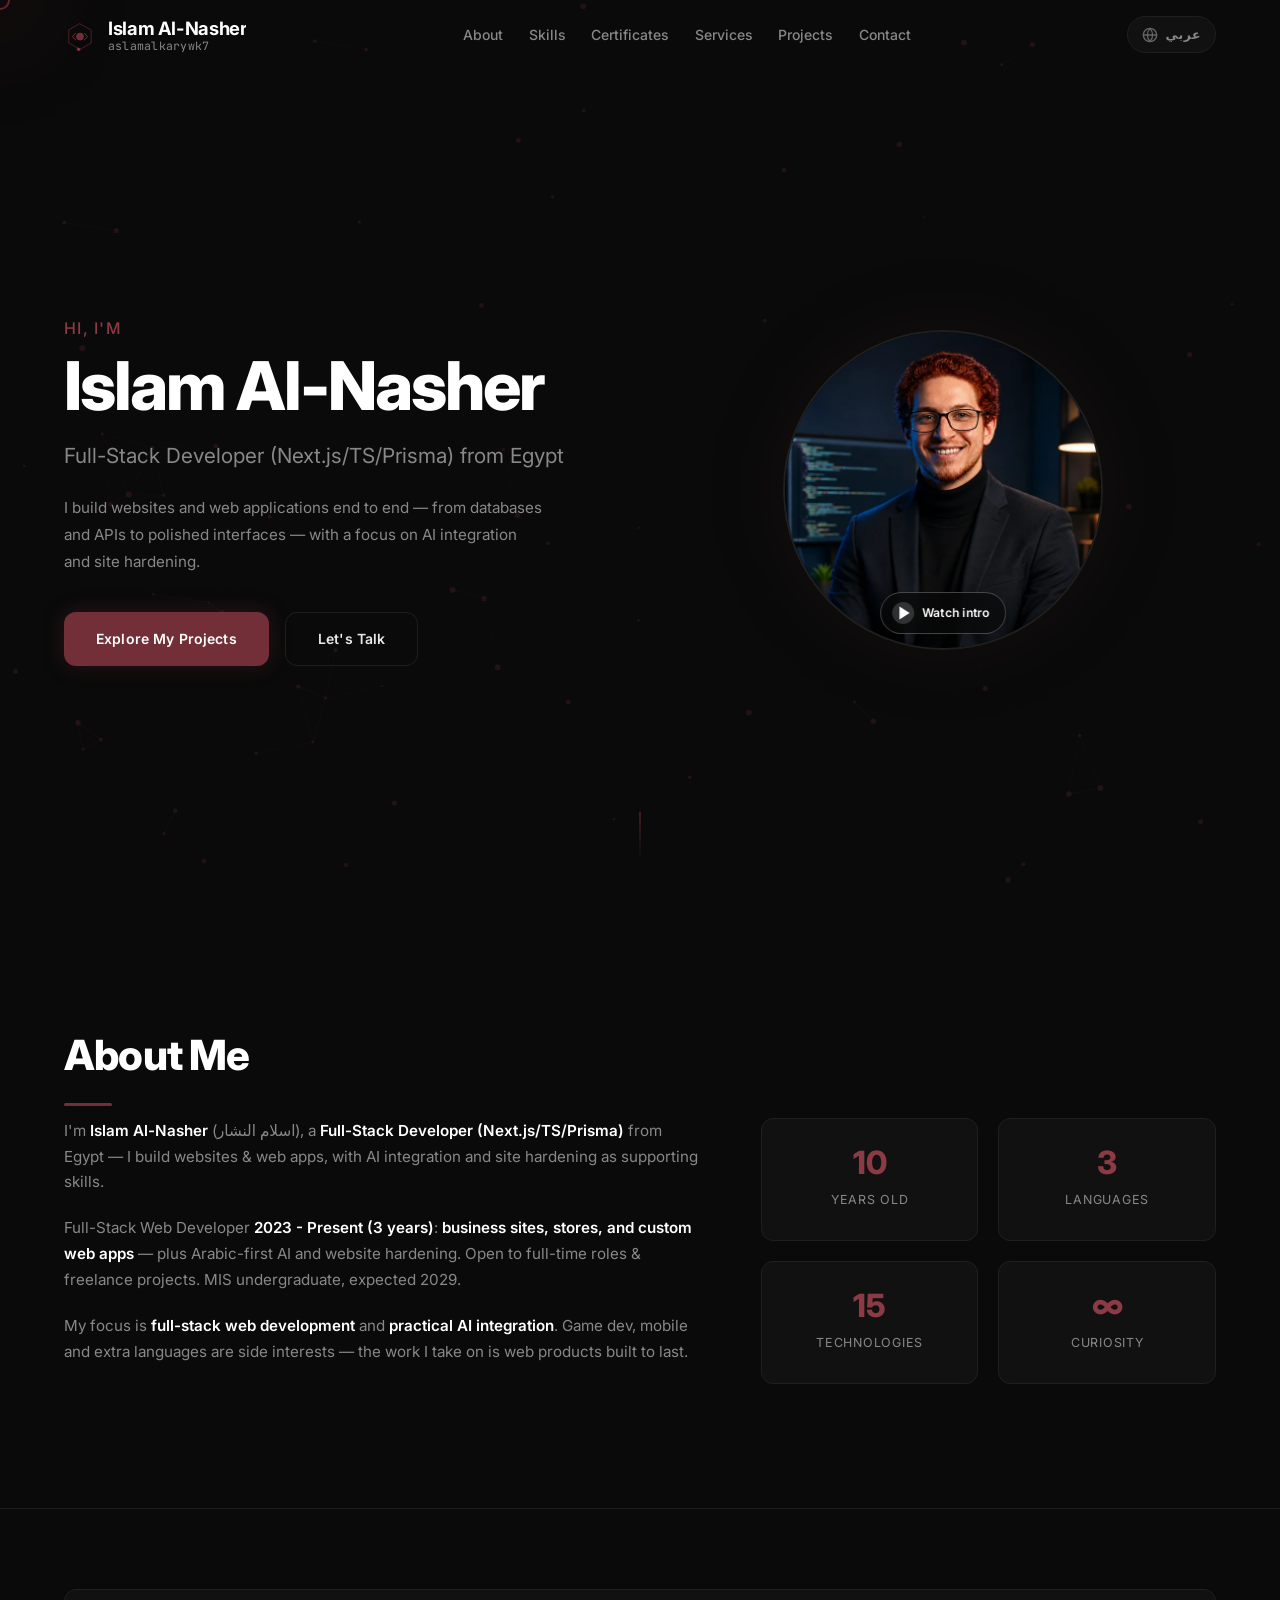
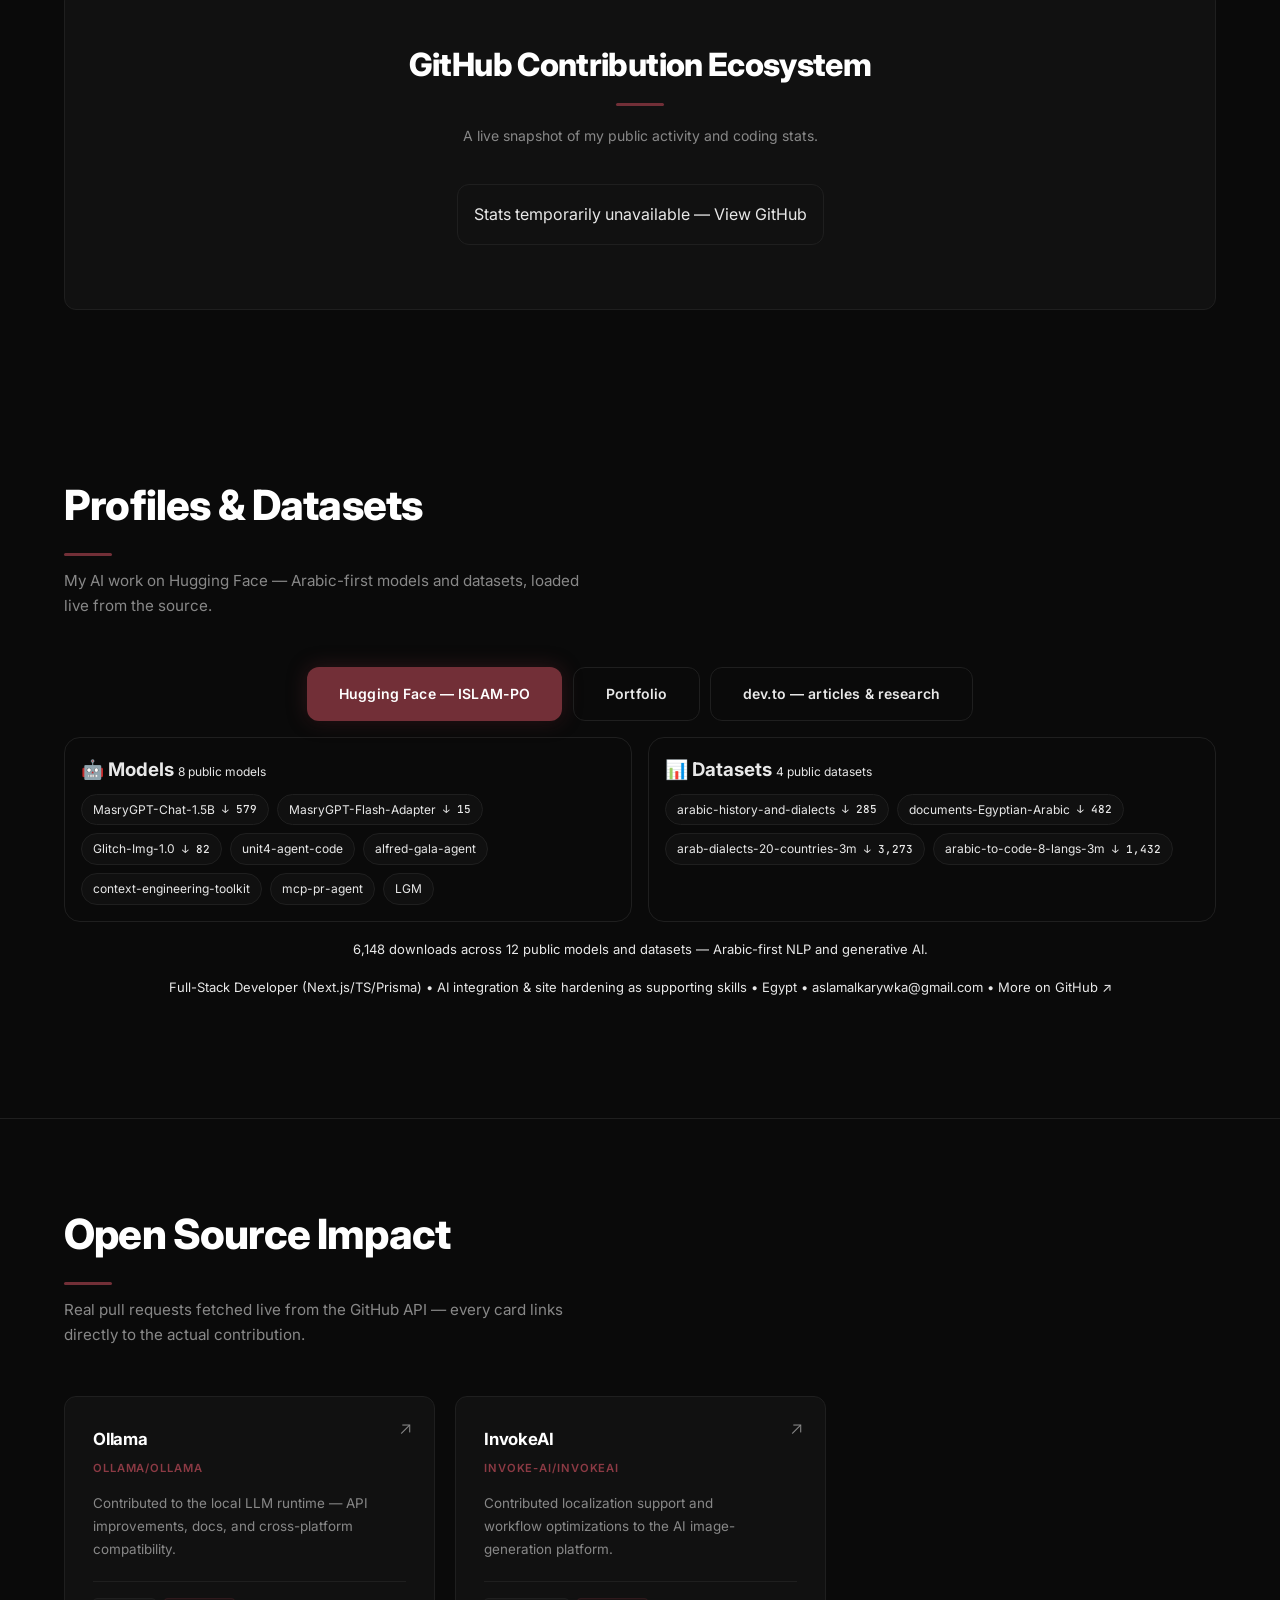
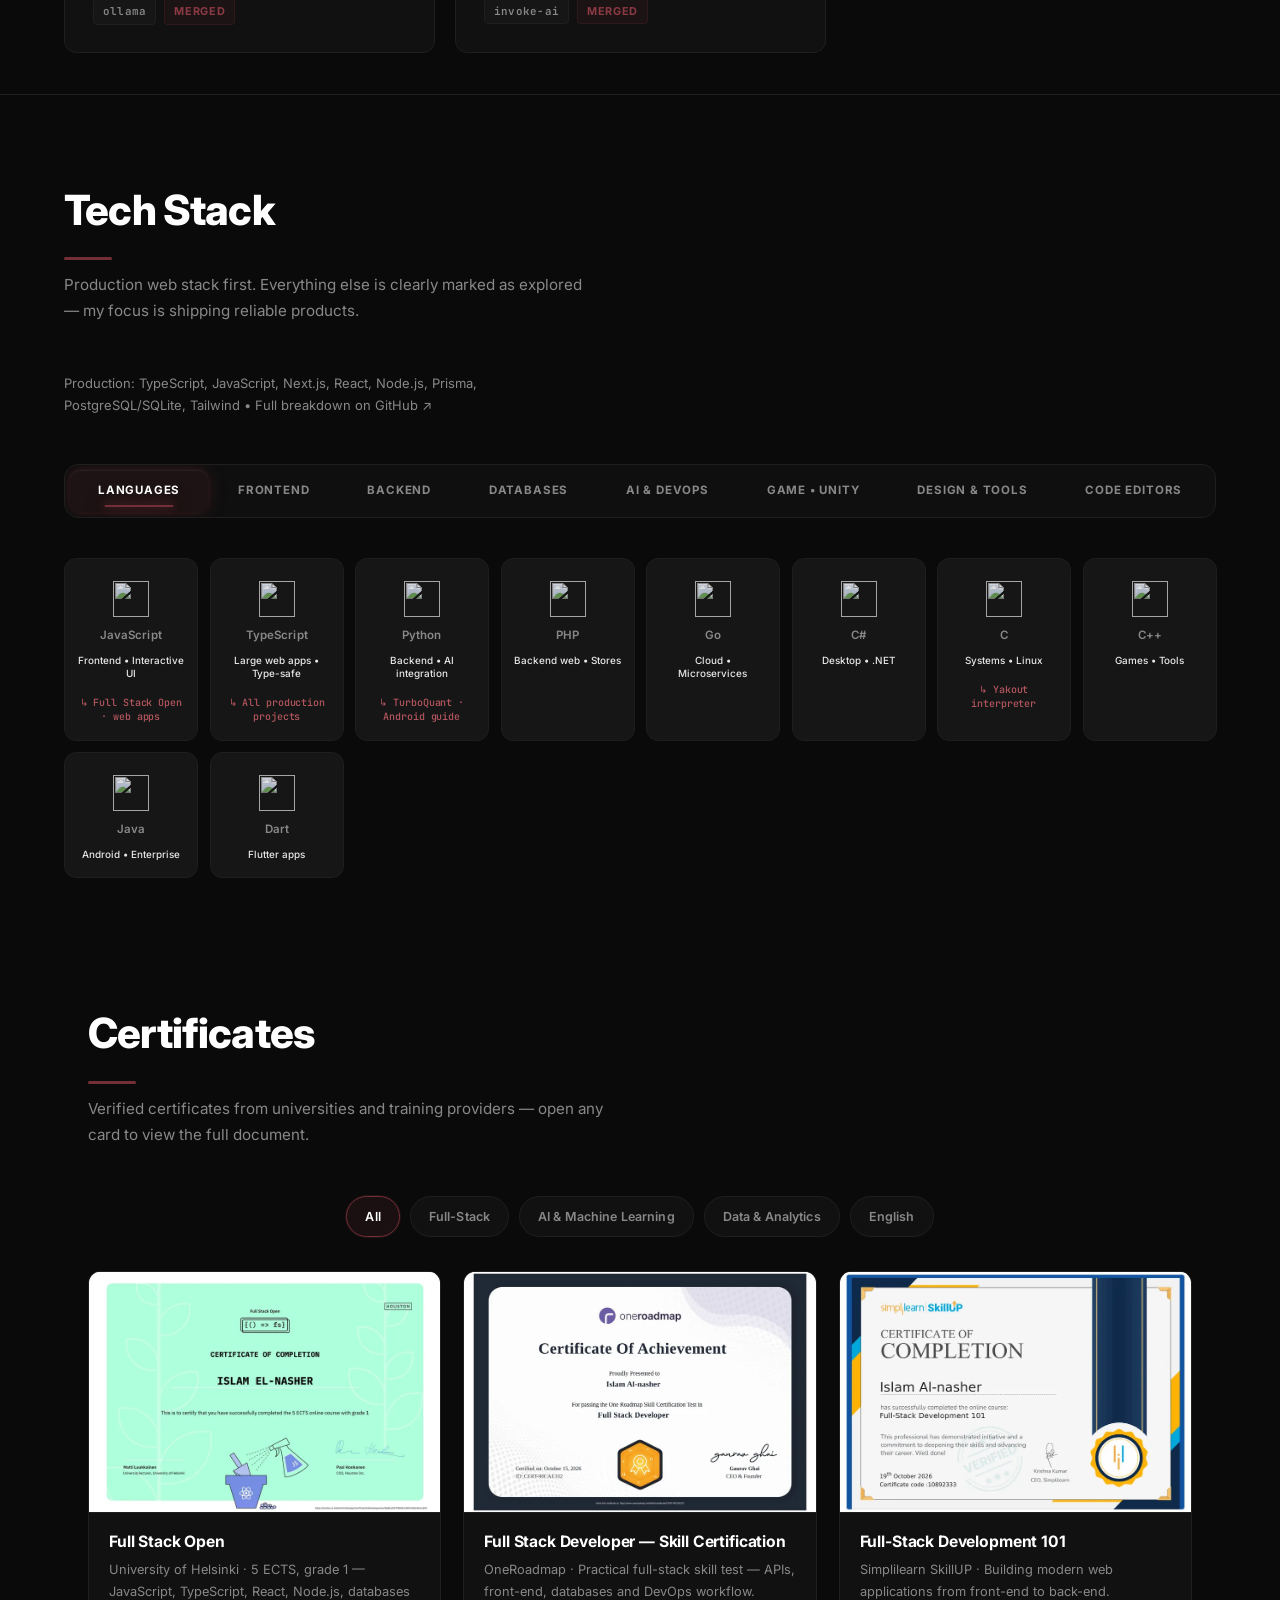
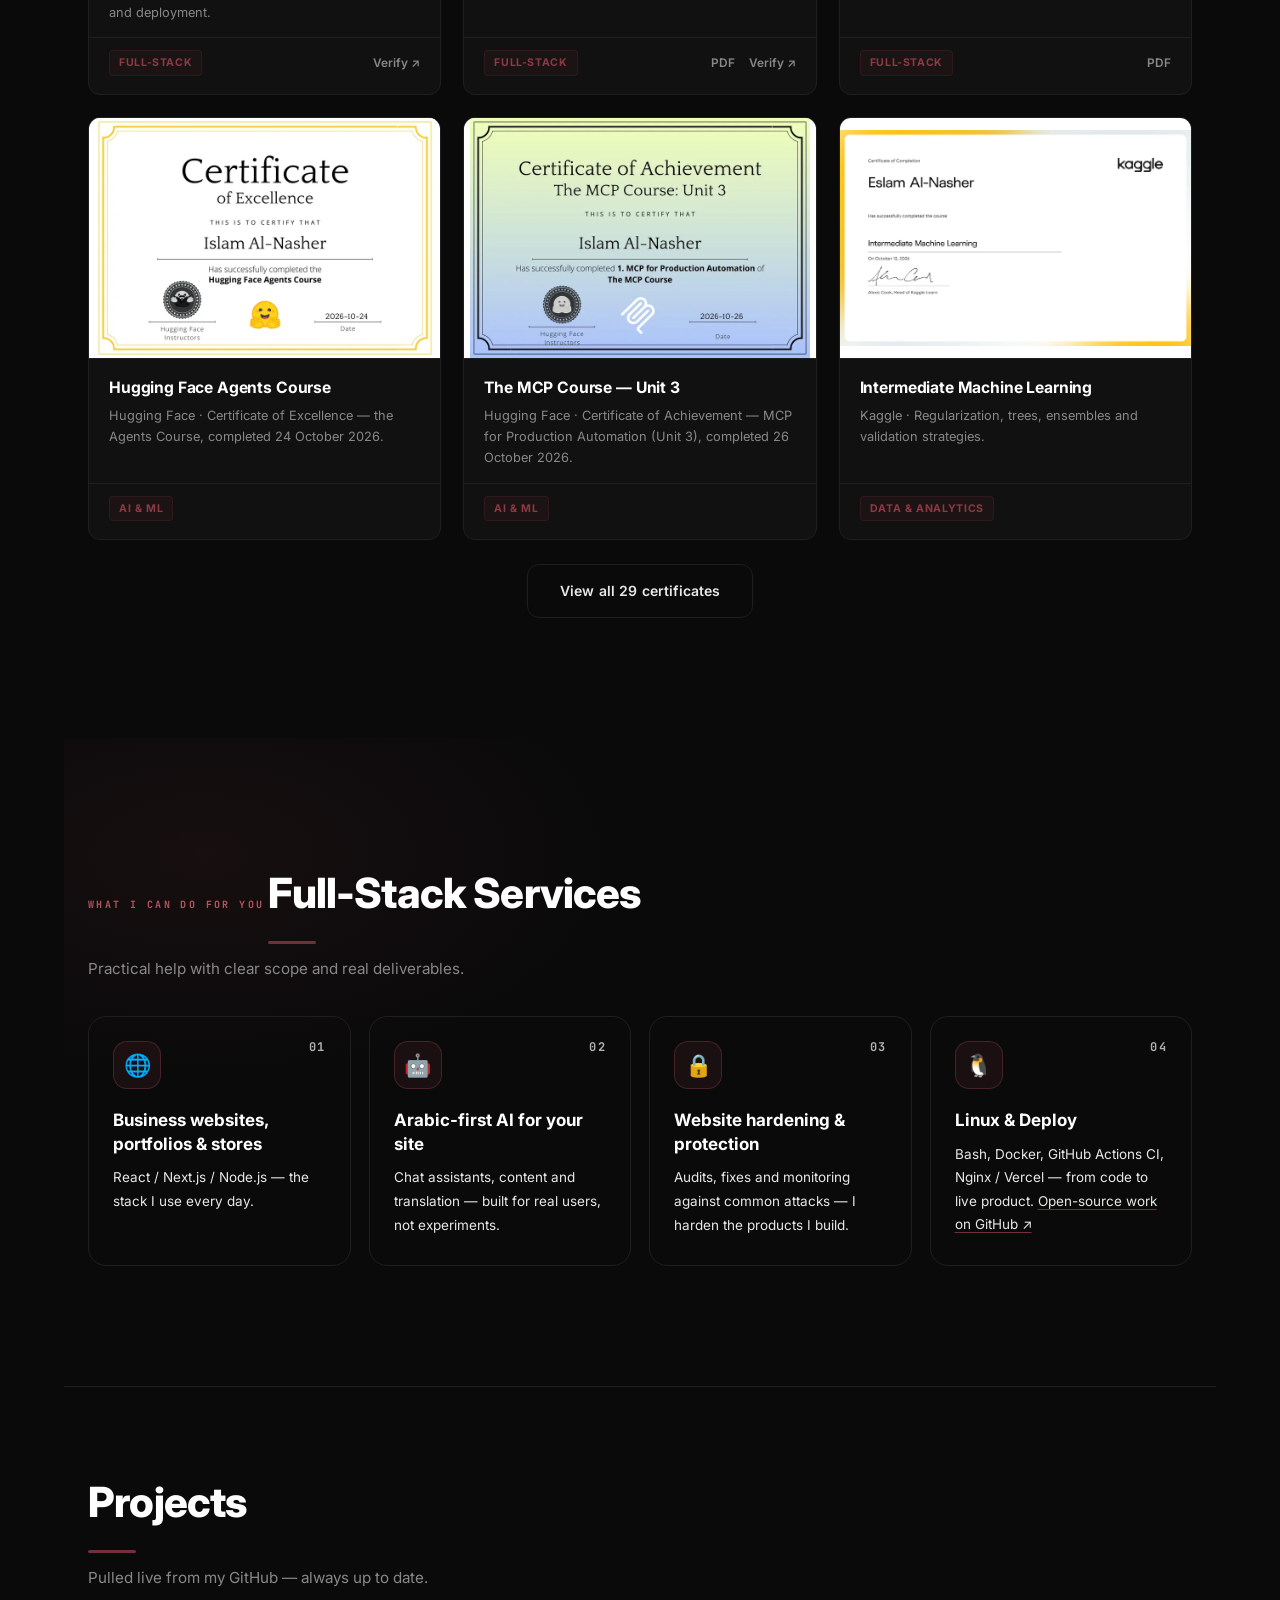
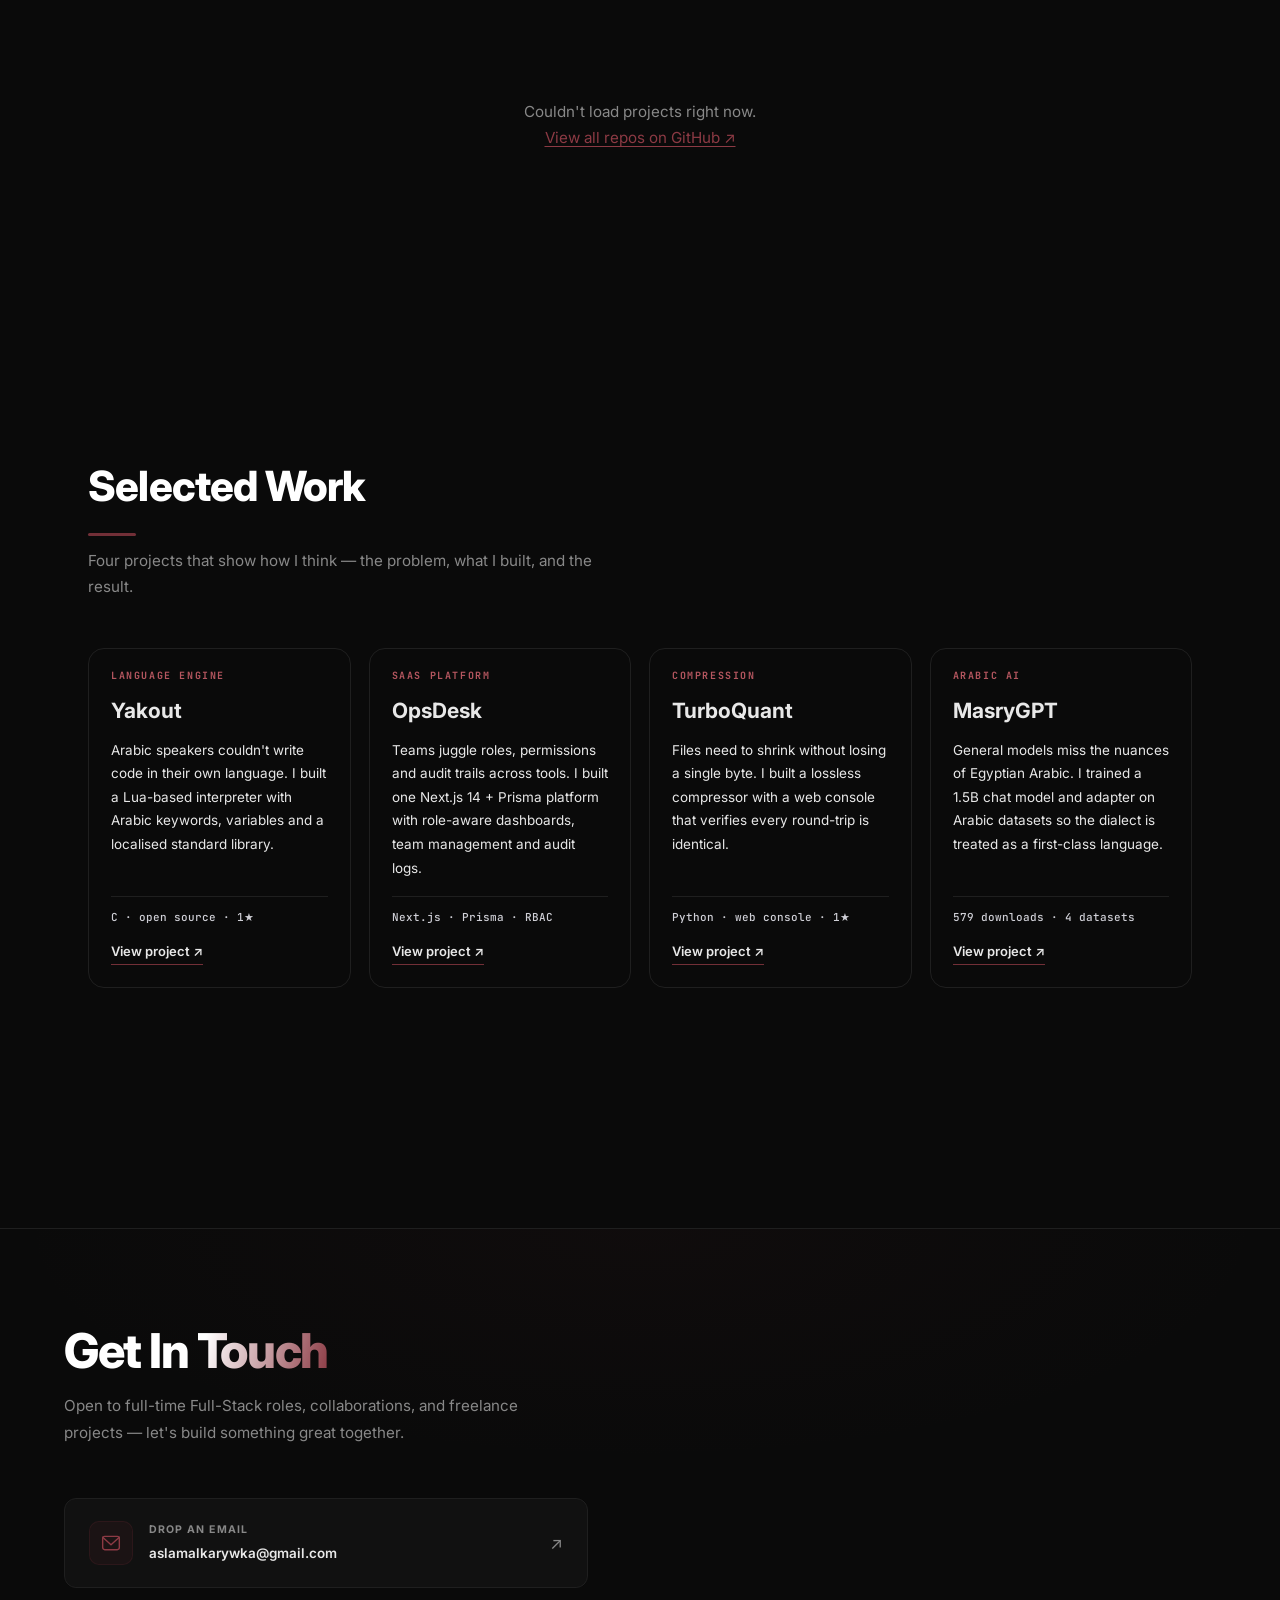
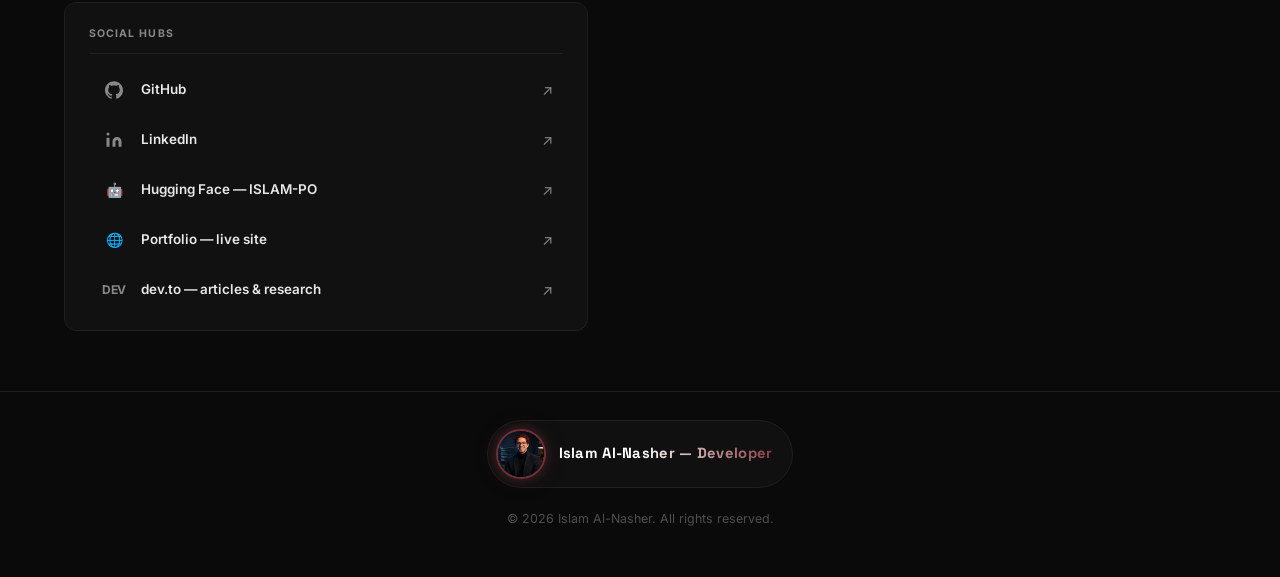
==== commit 983bd78c: "feat(seo): use explicit ?lang=en and ?lang=ar URLs" ====
--- a/index.html
+++ b/index.html
@@ -11,7 +11,7 @@
     <meta property="og:type" content="website" />
     <meta property="og:title" data-i18n-content="meta.ogTitle" content="Islam Al-Nasher - Full-Stack Developer (Next.js/TS/Prisma)" />
     <meta property="og:description" data-i18n-content="meta.ogDescription" content="Full-Stack Developer from Egypt. I build websites & web apps, with AI integration and site hardening as supporting skills." />
-    <meta property="og:url" content="https://aslamalkarywk7.github.io/aslamalkarywk7/" />
+    <meta property="og:url" id="og-url" content="https://aslamalkarywk7.github.io/aslamalkarywk7/?lang=en" />
     <meta property="og:image" content="https://aslamalkarywk7.github.io/aslamalkarywk7/img/logo_icon.png" />
     <meta name="twitter:card" content="summary_large_image" />
     <meta name="twitter:title" data-i18n-content="meta.twitterTitle" content="Islam Al-Nasher - Full-Stack Developer (Next.js/TS/Prisma)" />
@@ -22,8 +22,8 @@
     <meta name="robots" content="index, follow, max-snippet:-1, max-image-preview:large, max-video-preview:-1" />
 
     <!-- Canonical + bilingual alternates (updated by i18n.js on language switch) -->
-    <link rel="canonical" id="canonical-link" href="https://aslamalkarywk7.github.io/aslamalkarywk7/" />
-    <link rel="alternate" hreflang="en" id="hreflang-en" href="https://aslamalkarywk7.github.io/aslamalkarywk7/" />
+    <link rel="canonical" id="canonical-link" href="https://aslamalkarywk7.github.io/aslamalkarywk7/?lang=en" />
+    <link rel="alternate" hreflang="en" id="hreflang-en" href="https://aslamalkarywk7.github.io/aslamalkarywk7/?lang=en" />
     <link rel="alternate" hreflang="ar" id="hreflang-ar" href="https://aslamalkarywk7.github.io/aslamalkarywk7/?lang=ar" />
     <link rel="alternate" hreflang="x-default" id="hreflang-x-default" href="https://aslamalkarywk7.github.io/aslamalkarywk7/" />
 
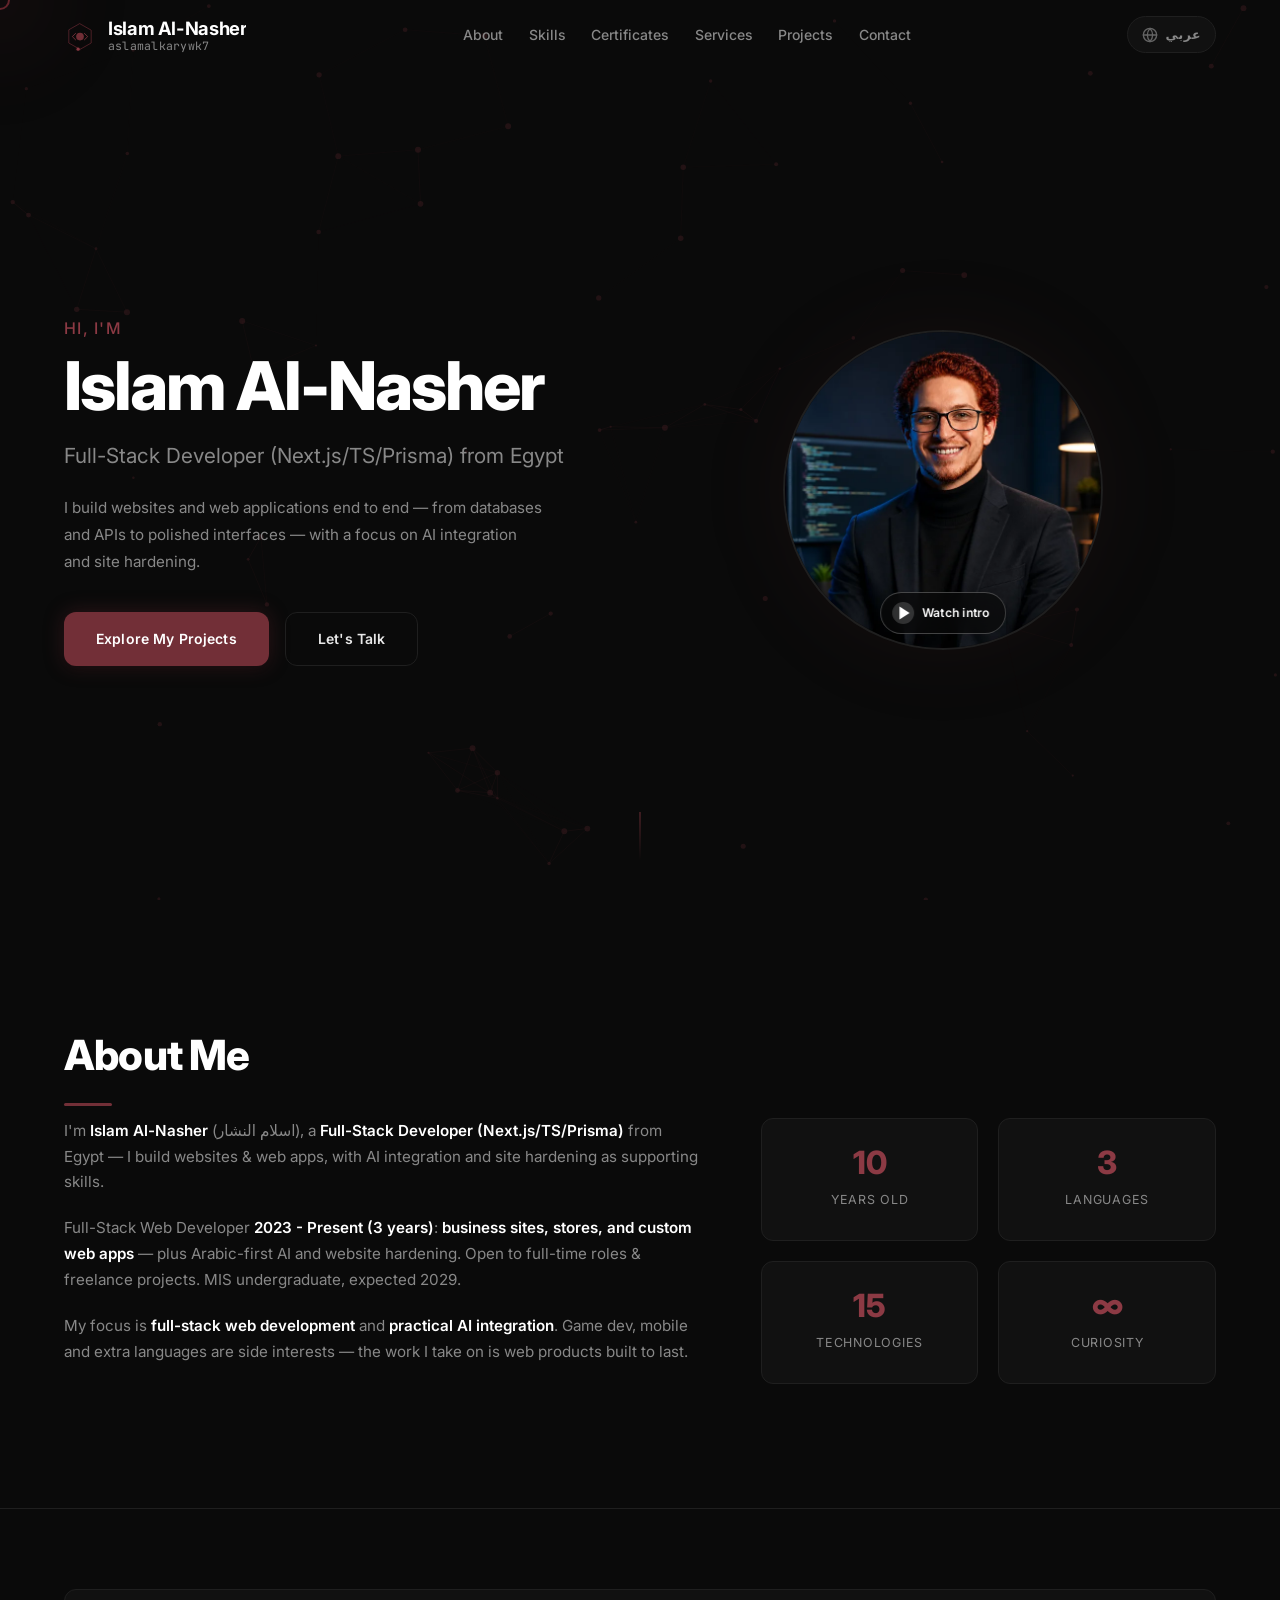
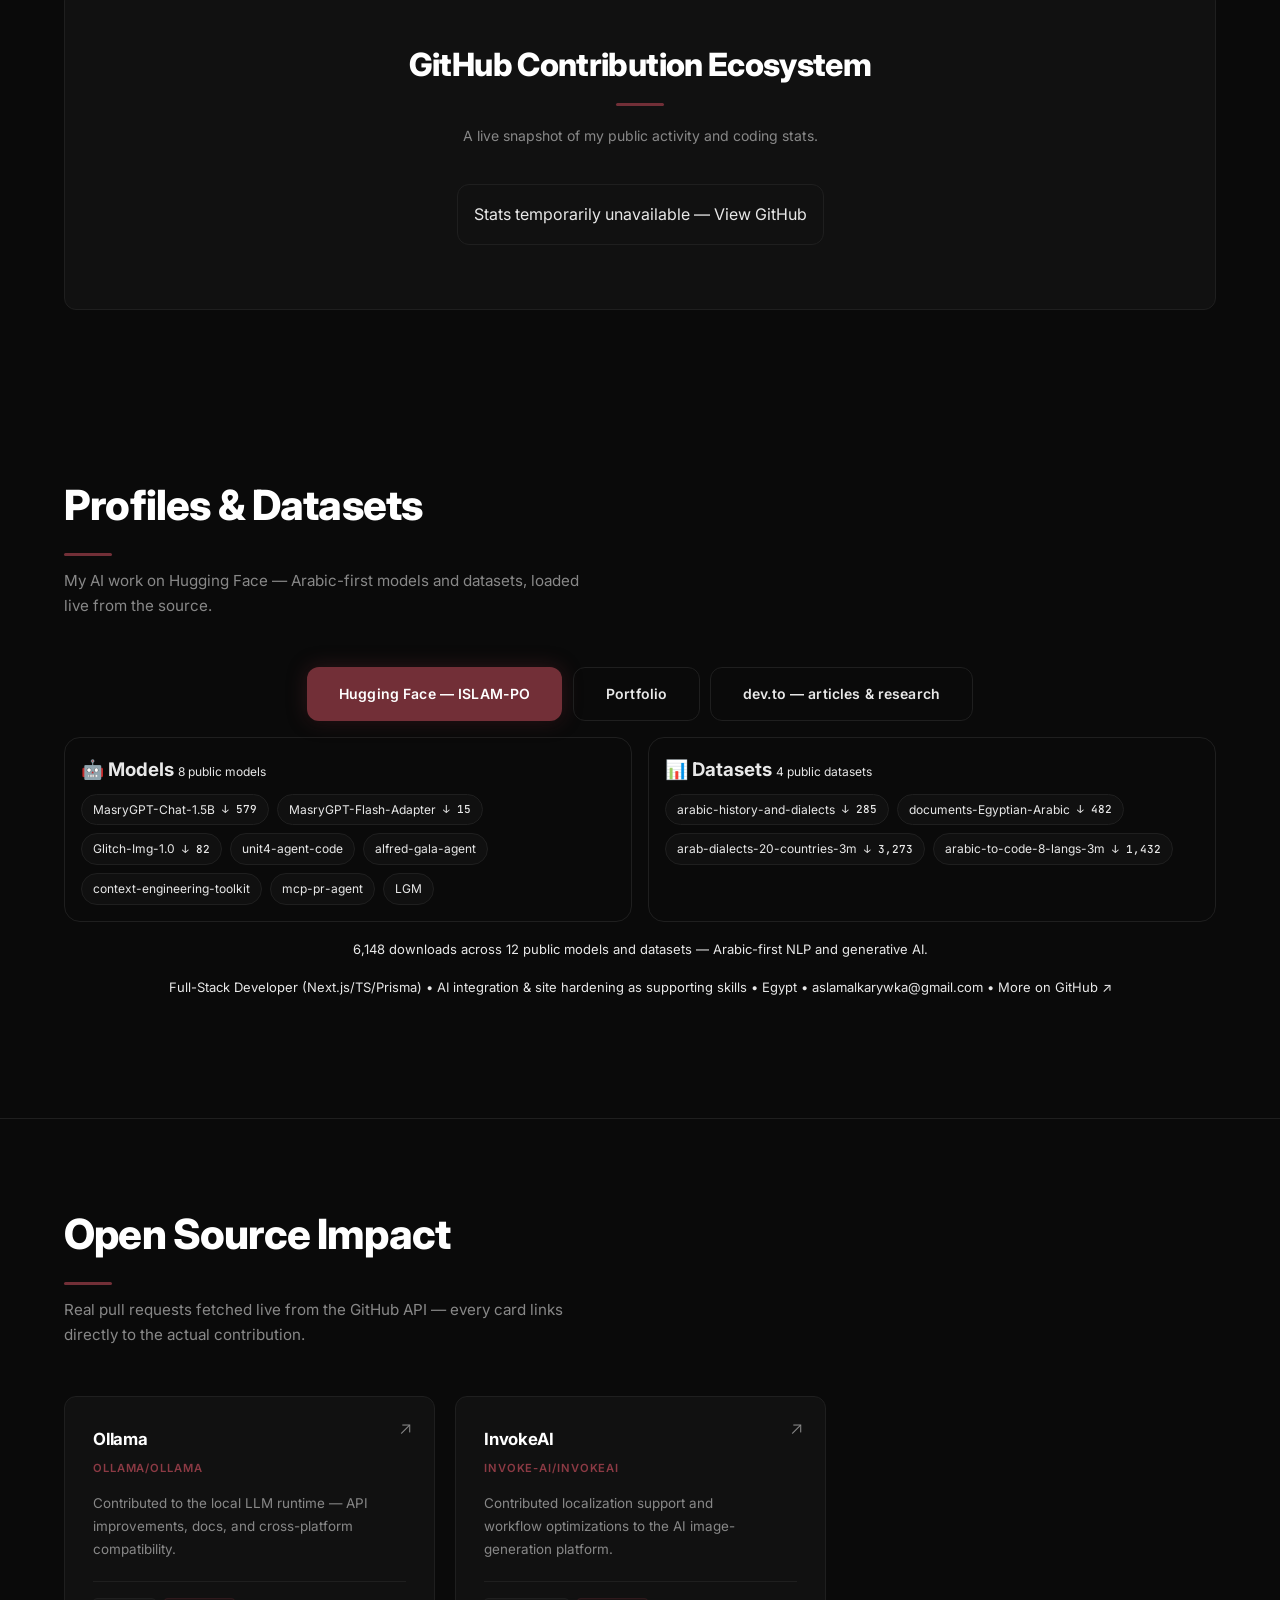
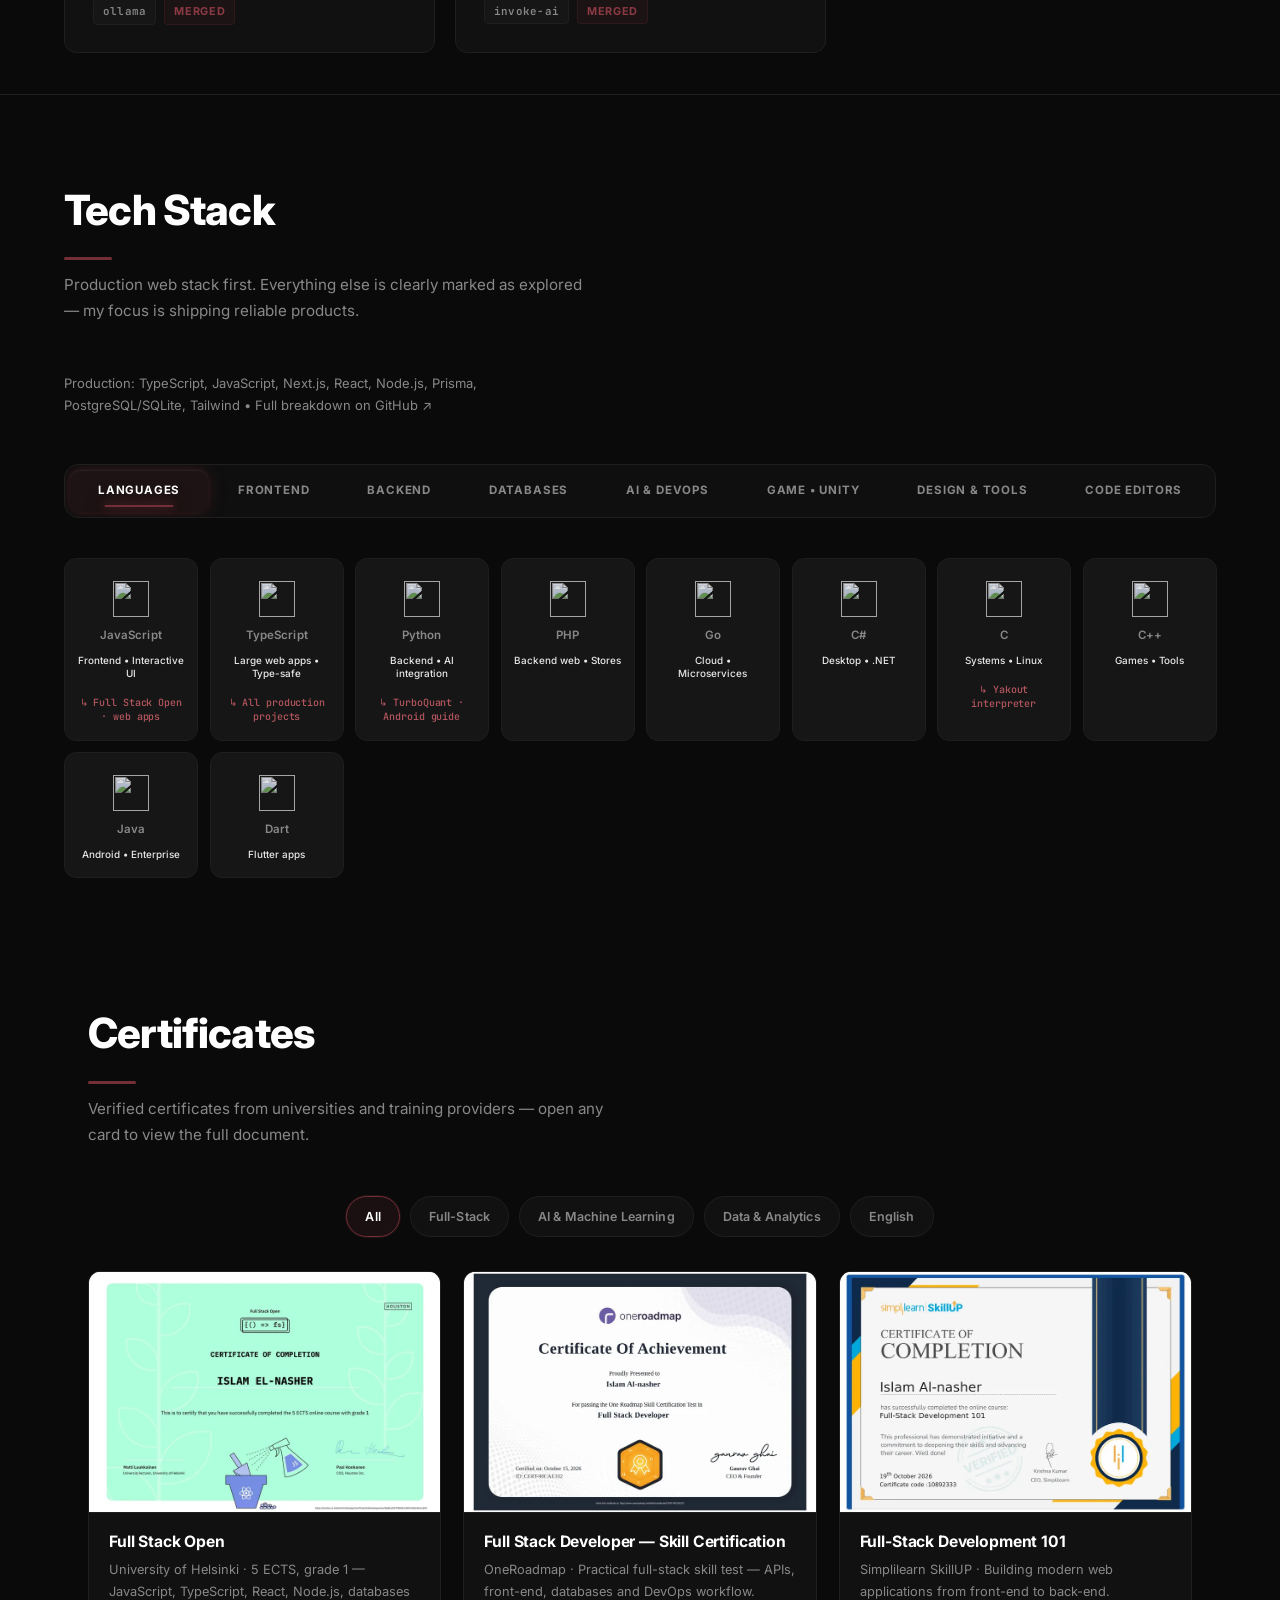
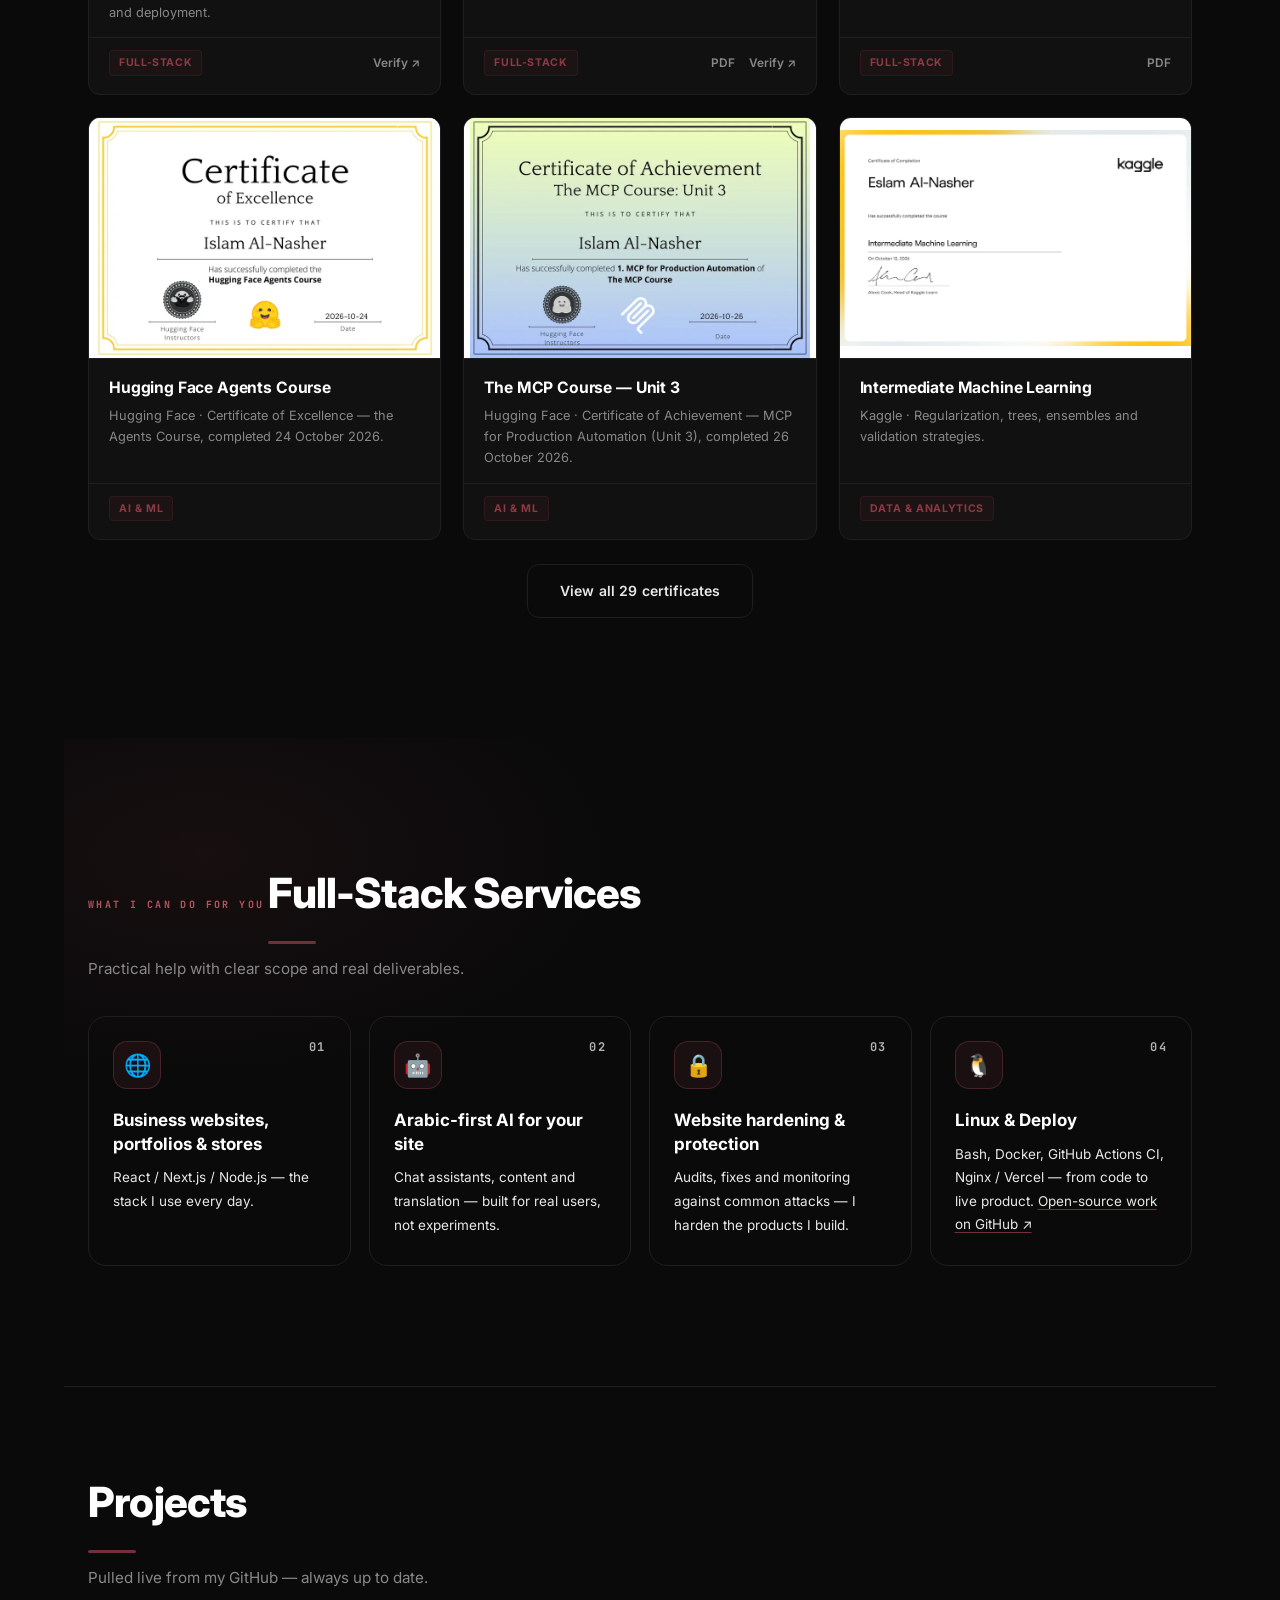
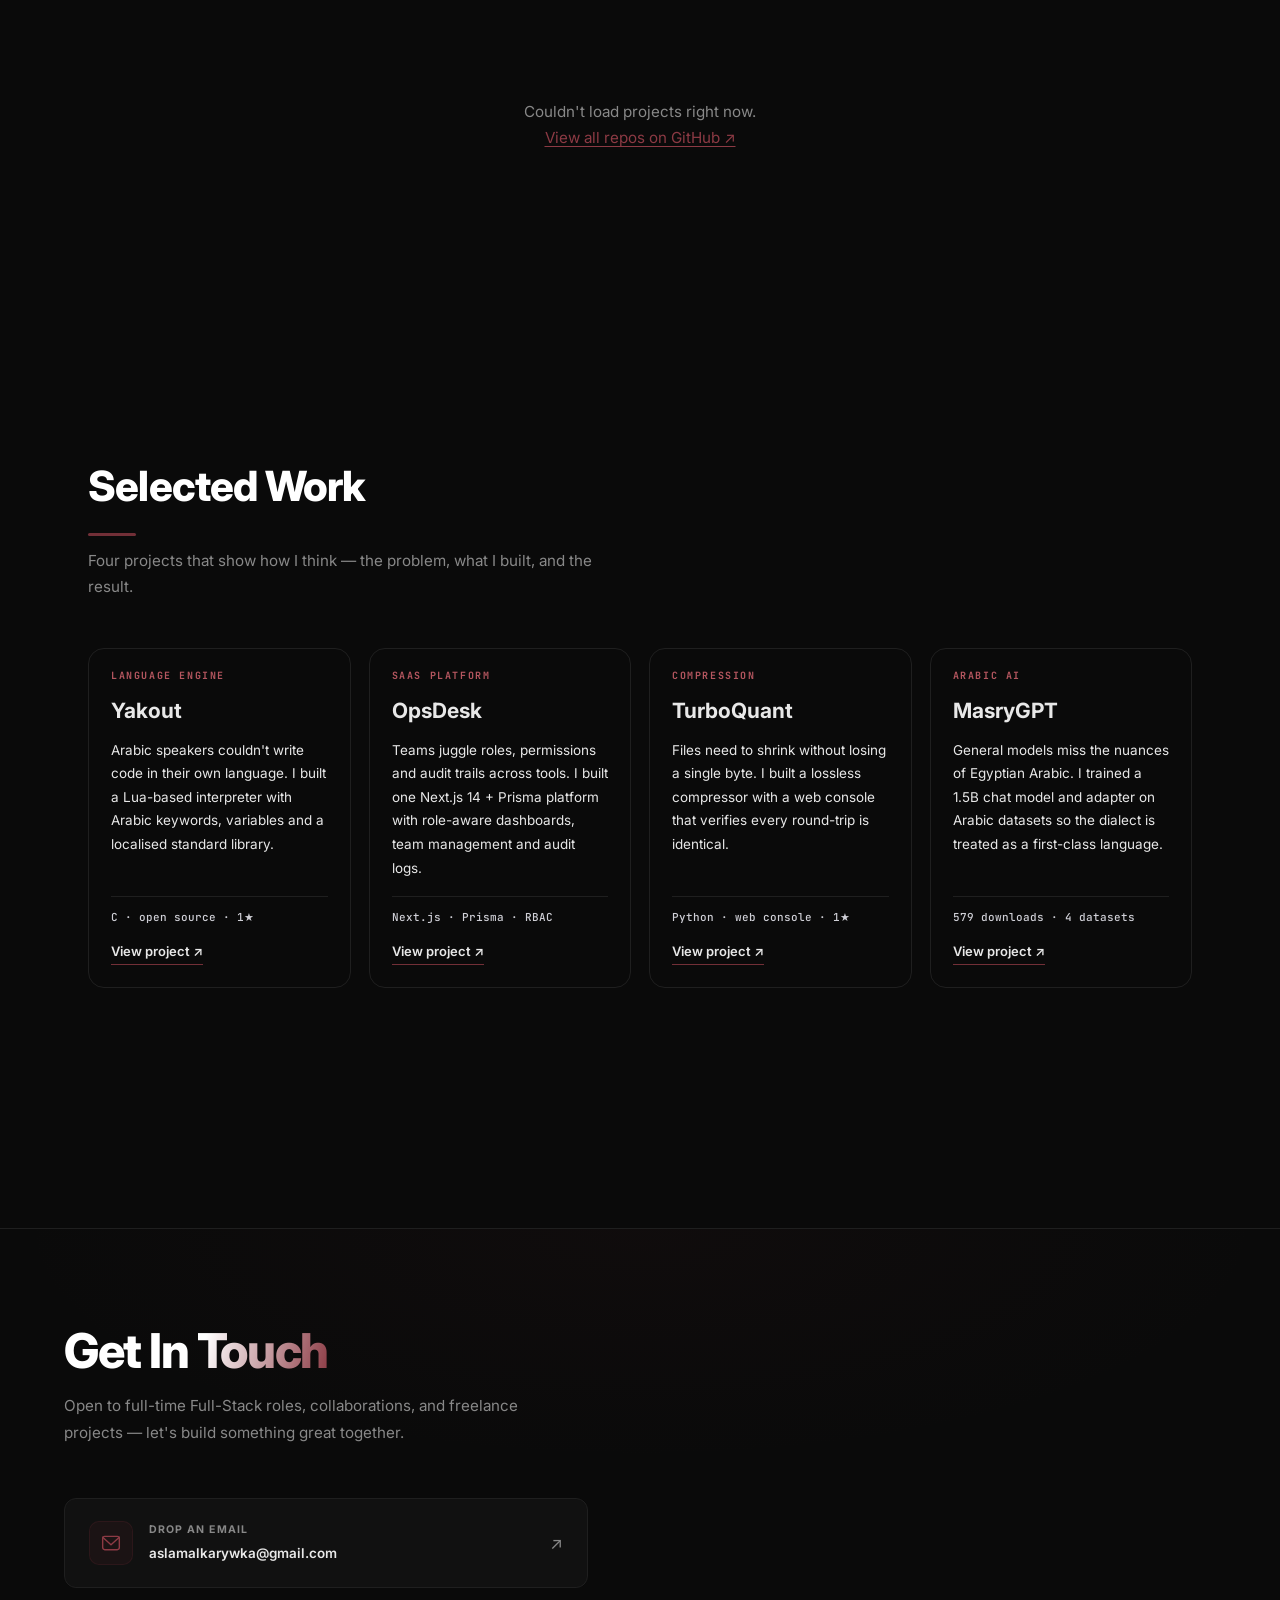
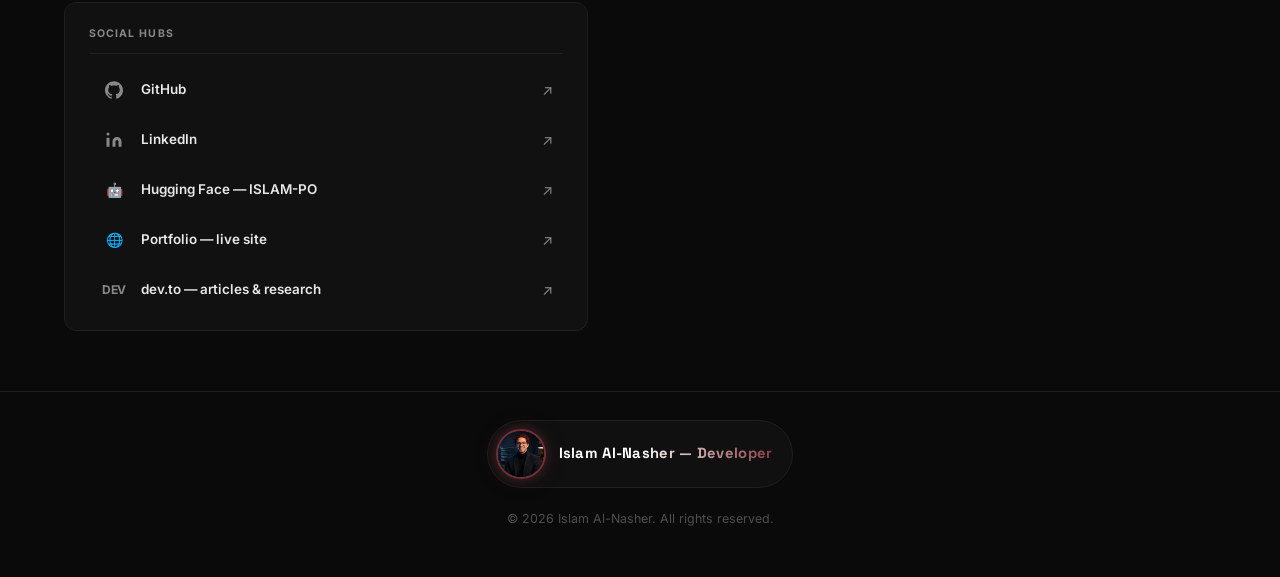
==== commit 14863ebf: "seo: canonicalize Vercel domain and redirect www/vercel.app" ====
--- a/index.html
+++ b/index.html
@@ -11,8 +11,8 @@
     <meta property="og:type" content="website" />
     <meta property="og:title" data-i18n-content="meta.ogTitle" content="Islam Al-Nasher - Full-Stack Developer (Next.js/TS/Prisma)" />
     <meta property="og:description" data-i18n-content="meta.ogDescription" content="Full-Stack Developer from Egypt. I build websites & web apps, with AI integration and site hardening as supporting skills." />
-    <meta property="og:url" id="og-url" content="https://aslamalkarywk7.github.io/aslamalkarywk7/?lang=en" />
-    <meta property="og:image" content="https://aslamalkarywk7.github.io/aslamalkarywk7/img/logo_icon.png" />
+    <meta property="og:url" id="og-url" content="https://islam-alnasher.is-a.dev/?lang=en" />
+    <meta property="og:image" content="https://islam-alnasher.is-a.dev/img/logo_icon.png" />
     <meta name="twitter:card" content="summary_large_image" />
     <meta name="twitter:title" data-i18n-content="meta.twitterTitle" content="Islam Al-Nasher - Full-Stack Developer (Next.js/TS/Prisma)" />
     <meta name="twitter:description" data-i18n-content="meta.twitterDescription" content="Full-Stack Developer from Egypt. Websites & web apps, AI integration, site hardening." />
@@ -22,10 +22,10 @@
     <meta name="robots" content="index, follow, max-snippet:-1, max-image-preview:large, max-video-preview:-1" />
 
     <!-- Canonical + bilingual alternates (updated by i18n.js on language switch) -->
-    <link rel="canonical" id="canonical-link" href="https://aslamalkarywk7.github.io/aslamalkarywk7/?lang=en" />
-    <link rel="alternate" hreflang="en" id="hreflang-en" href="https://aslamalkarywk7.github.io/aslamalkarywk7/?lang=en" />
-    <link rel="alternate" hreflang="ar" id="hreflang-ar" href="https://aslamalkarywk7.github.io/aslamalkarywk7/?lang=ar" />
-    <link rel="alternate" hreflang="x-default" id="hreflang-x-default" href="https://aslamalkarywk7.github.io/aslamalkarywk7/" />
+    <link rel="canonical" id="canonical-link" href="https://islam-alnasher.is-a.dev/?lang=en" />
+    <link rel="alternate" hreflang="en" id="hreflang-en" href="https://islam-alnasher.is-a.dev/?lang=en" />
+    <link rel="alternate" hreflang="ar" id="hreflang-ar" href="https://islam-alnasher.is-a.dev/?lang=ar" />
+    <link rel="alternate" hreflang="x-default" id="hreflang-x-default" href="https://islam-alnasher.is-a.dev/" />
 
     <meta property="og:site_name" content="Islam Al-Nasher — Portfolio" />
     <meta property="og:locale" id="og-locale" content="en_US" />
@@ -38,25 +38,25 @@
       "@graph": [
         {
           "@type": "WebSite",
-          "@id": "https://aslamalkarywk7.github.io/aslamalkarywk7/#website",
-          "url": "https://aslamalkarywk7.github.io/aslamalkarywk7/",
+          "@id": "https://islam-alnasher.is-a.dev/#website",
+          "url": "https://islam-alnasher.is-a.dev/",
           "name": "Islam Al-Nasher — Portfolio",
           "inLanguage": ["en", "ar"]
         },
         {
           "@type": "WebPage",
-          "@id": "https://aslamalkarywk7.github.io/aslamalkarywk7/#webpage",
-          "url": "https://aslamalkarywk7.github.io/aslamalkarywk7/",
+          "@id": "https://islam-alnasher.is-a.dev/#webpage",
+          "url": "https://islam-alnasher.is-a.dev/",
           "name": "Islam Al-Nasher — Full-Stack Developer (Next.js/TS/Prisma)",
-          "isPartOf": { "@id": "https://aslamalkarywk7.github.io/aslamalkarywk7/#website" },
+          "isPartOf": { "@id": "https://islam-alnasher.is-a.dev/#website" },
           "inLanguage": ["en", "ar"]
         },
         {
           "@type": "Person",
-          "@id": "https://aslamalkarywk7.github.io/aslamalkarywk7/#person",
+          "@id": "https://islam-alnasher.is-a.dev/#person",
           "name": "Islam Al-Nasher",
           "alternateName": ["اسلام النشار", "إسلام النشار", "Islam El-Nashar", "aslamalkarywk7"],
-          "url": "https://aslamalkarywk7.github.io/aslamalkarywk7/",
+          "url": "https://islam-alnasher.is-a.dev/",
           "jobTitle": "Full-Stack Developer",
           "description": "Full-Stack Developer from Egypt building websites and web applications with Next.js, TypeScript, React, Node.js and Prisma, with Arabic-first AI integration and website hardening.",
           "email": "mailto:aslamalkarywka@gmail.com",
@@ -240,7 +240,7 @@
                 <div class="reveal" style="display:grid;gap:16px">
                     <div style="display:flex;flex-wrap:wrap;gap:10px;justify-content:center">
                         <a href="https://huggingface.co/ISLAM-PO" target="_blank" rel="noopener" class="btn btn--primary">Hugging Face — ISLAM-PO</a>
-                        <a href="https://aslamalkarywk7.github.io/aslamalkarywk7/" target="_blank" rel="noopener" class="btn btn--secondary">Portfolio</a>
+                        <a href="https://islam-alnasher.is-a.dev/" target="_blank" rel="noopener" class="btn btn--secondary">Portfolio</a>
                         <a href="https://dev.to/islam_alnashera_19f64a4e" target="_blank" rel="noopener" class="btn btn--secondary">dev.to — articles & research</a>
                     </div>
                     <div class="hf-cards">
@@ -1068,7 +1068,7 @@
                             </a>
 
                             <!-- Portfolio -->
-                            <a href="https://aslamalkarywk7.github.io/aslamalkarywk7/" target="_blank" rel="noopener noreferrer"
+                            <a href="https://islam-alnasher.is-a.dev/" target="_blank" rel="noopener noreferrer"
                                 class="social-row social-row--active" aria-label="Portfolio — live site — open portfolio">
                                 <span class="social-row__icon" aria-hidden="true" style="font-weight:700;font-size:14px">🌐</span>
                                 <span class="social-row__name">Portfolio — live site</span>
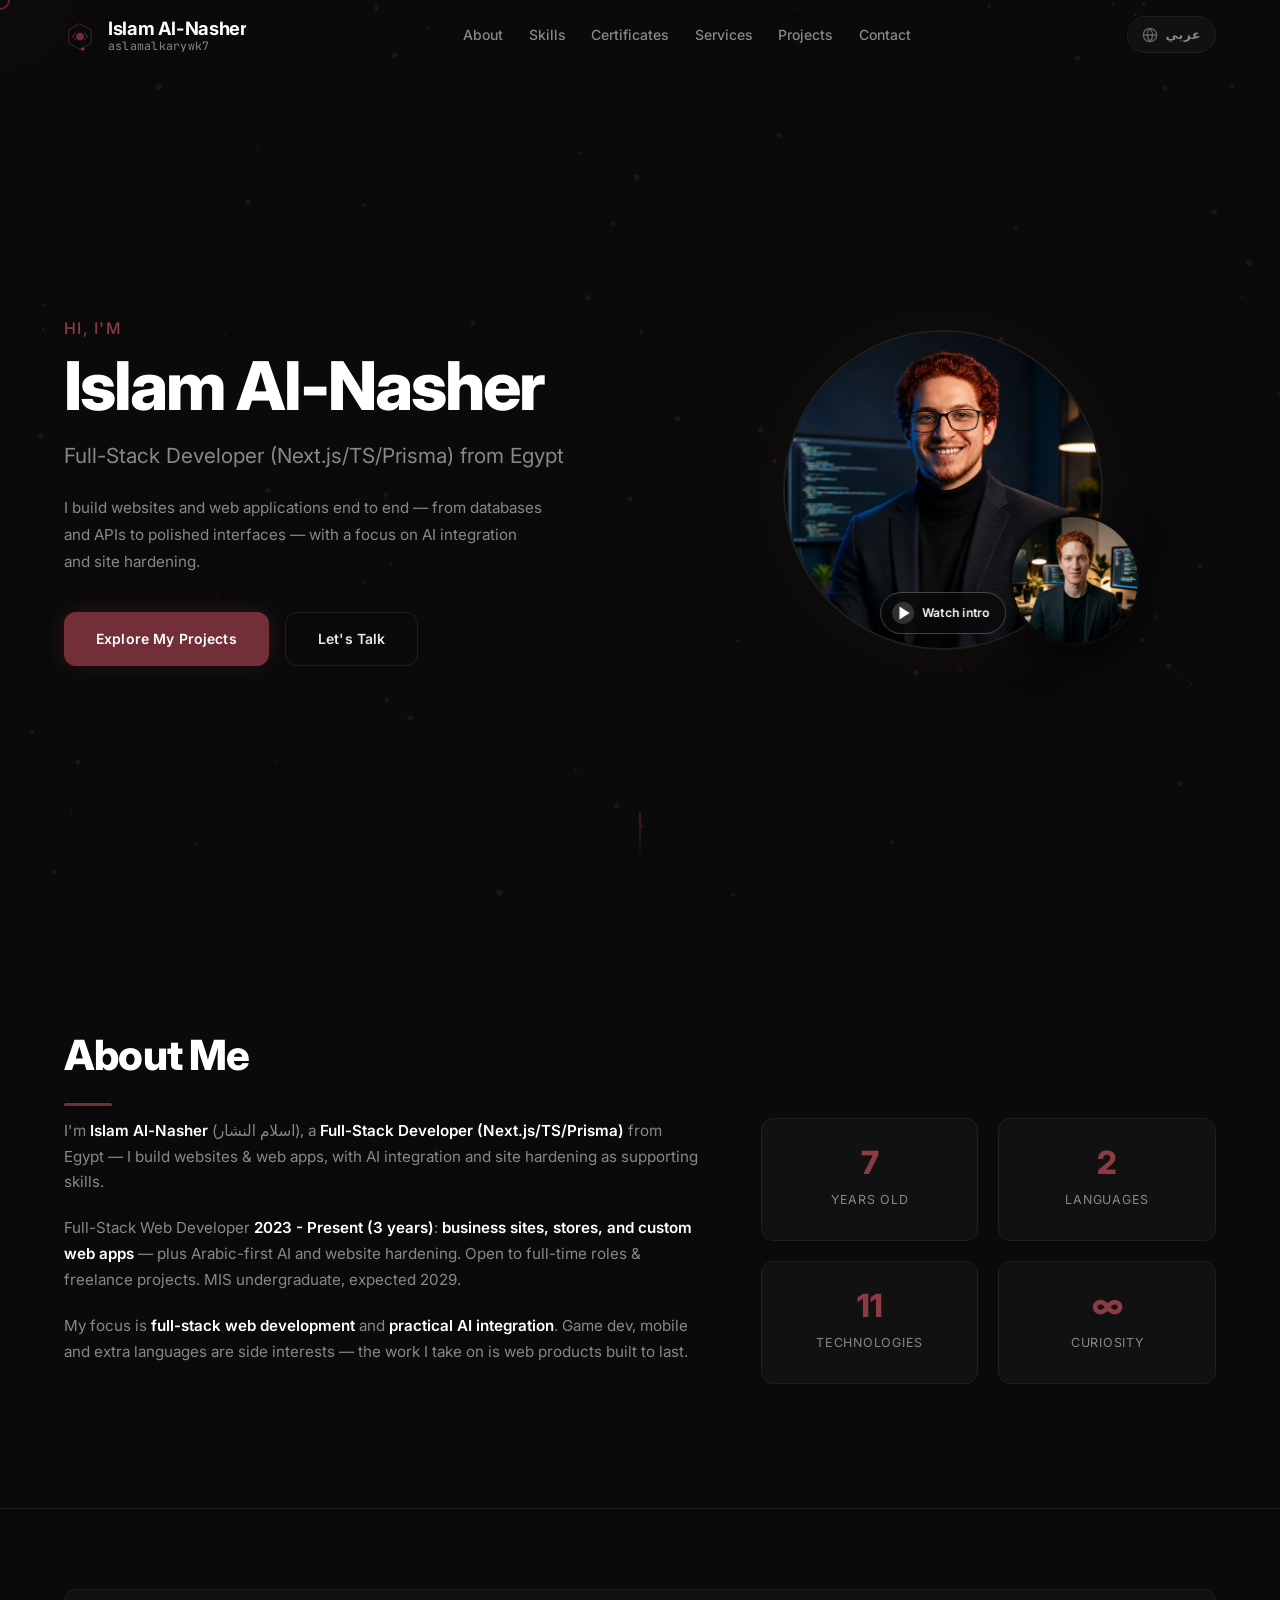
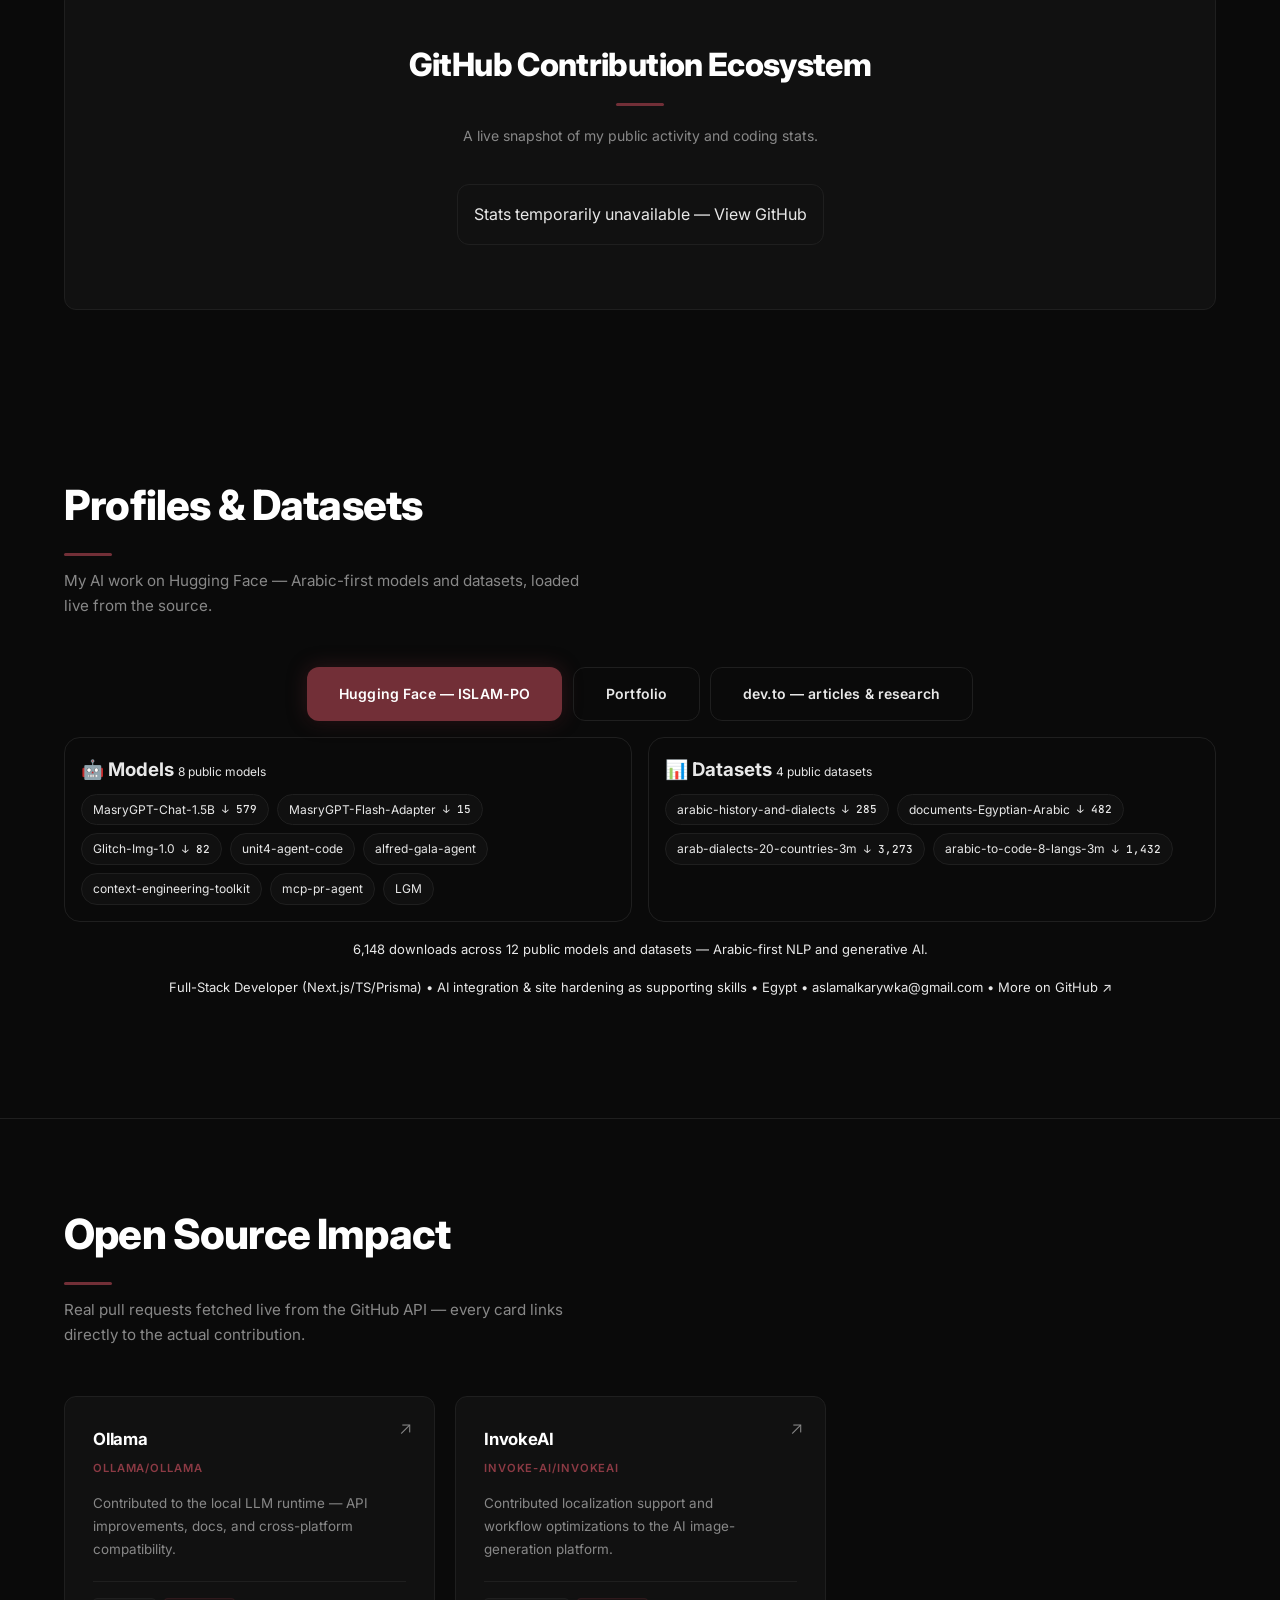
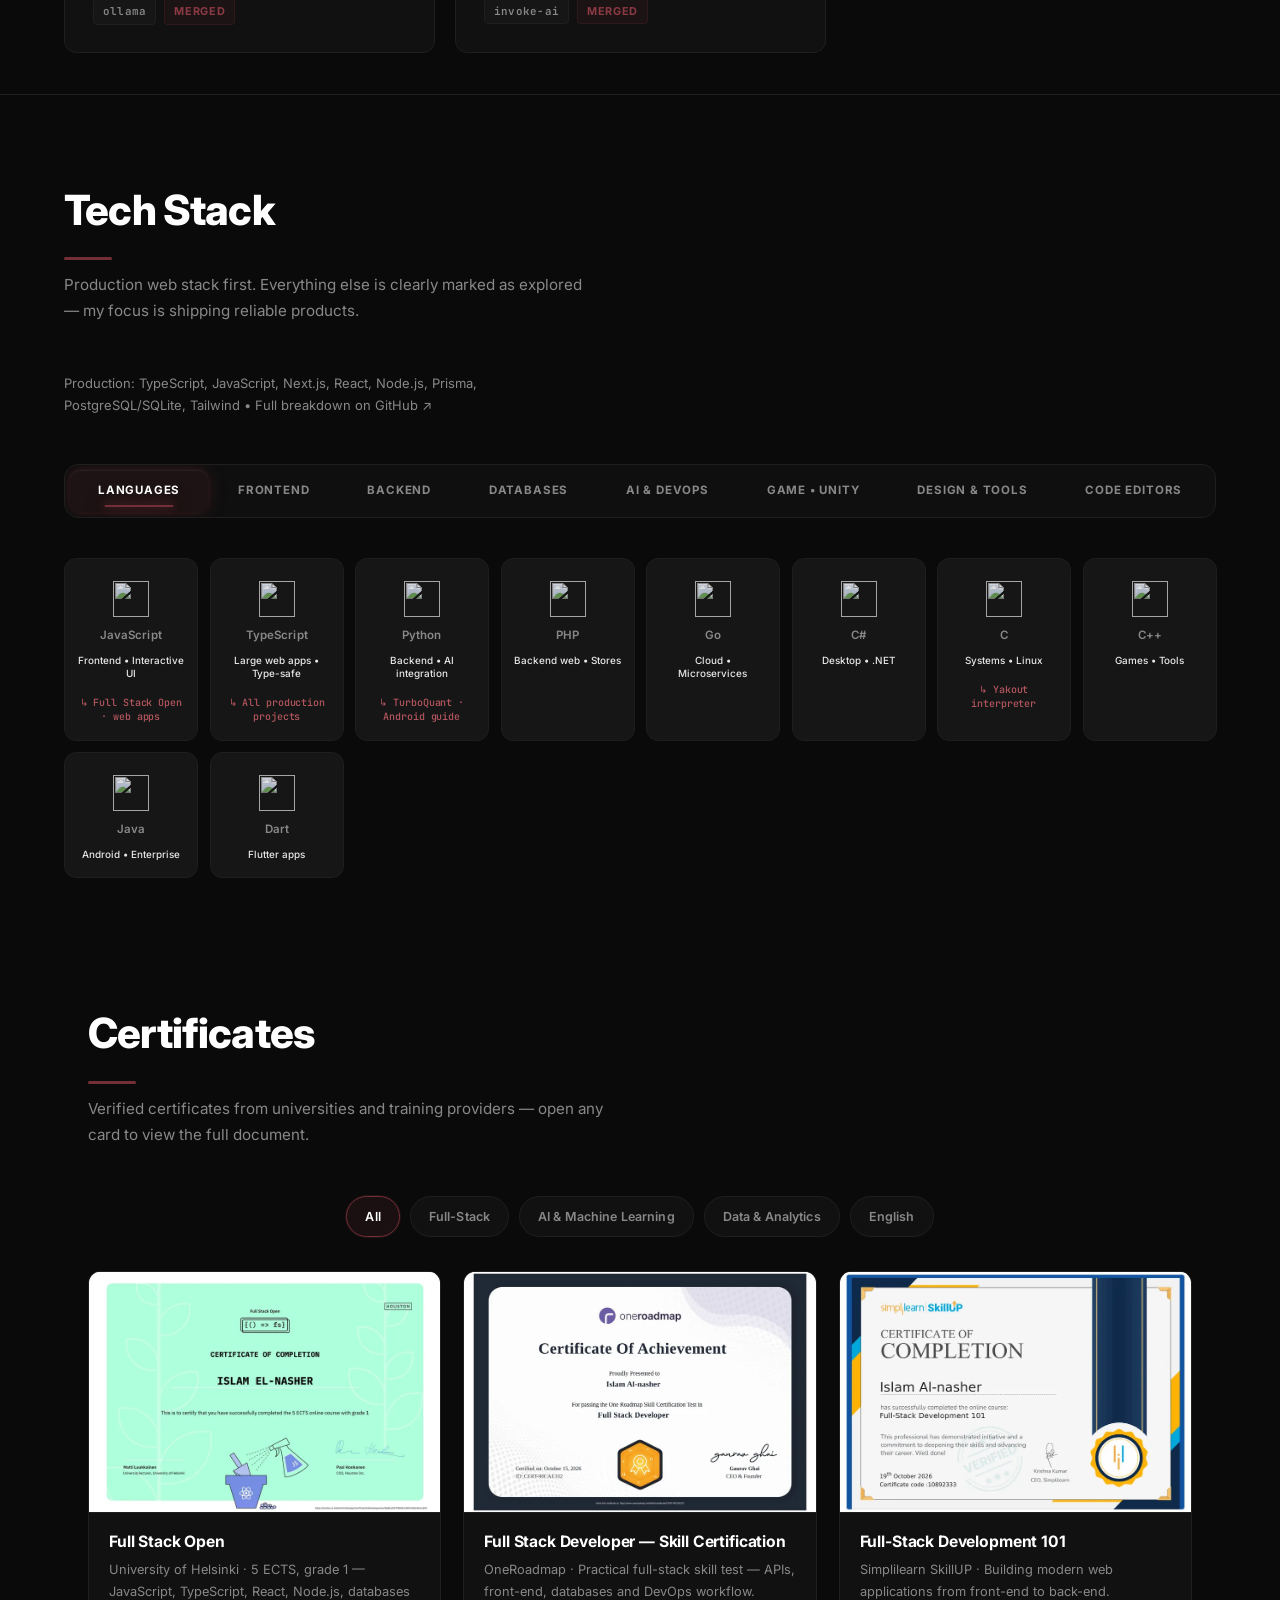
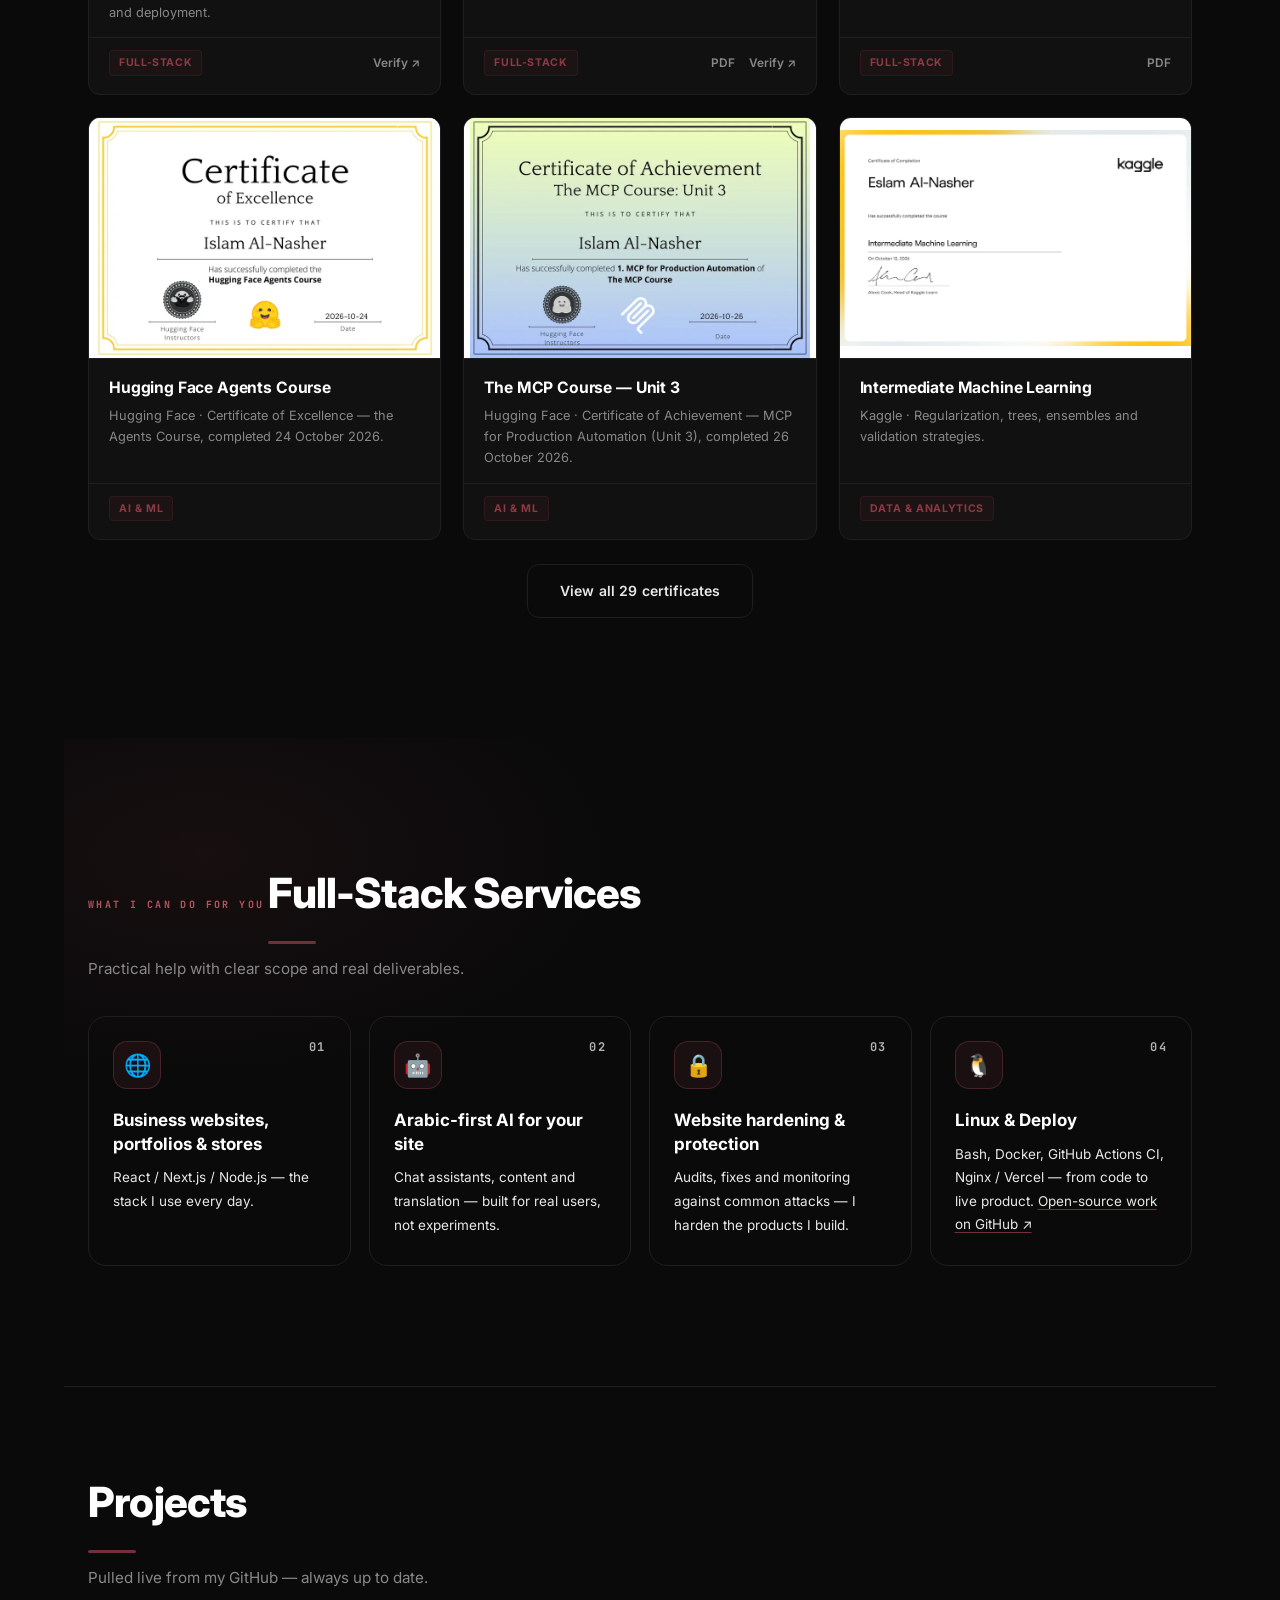
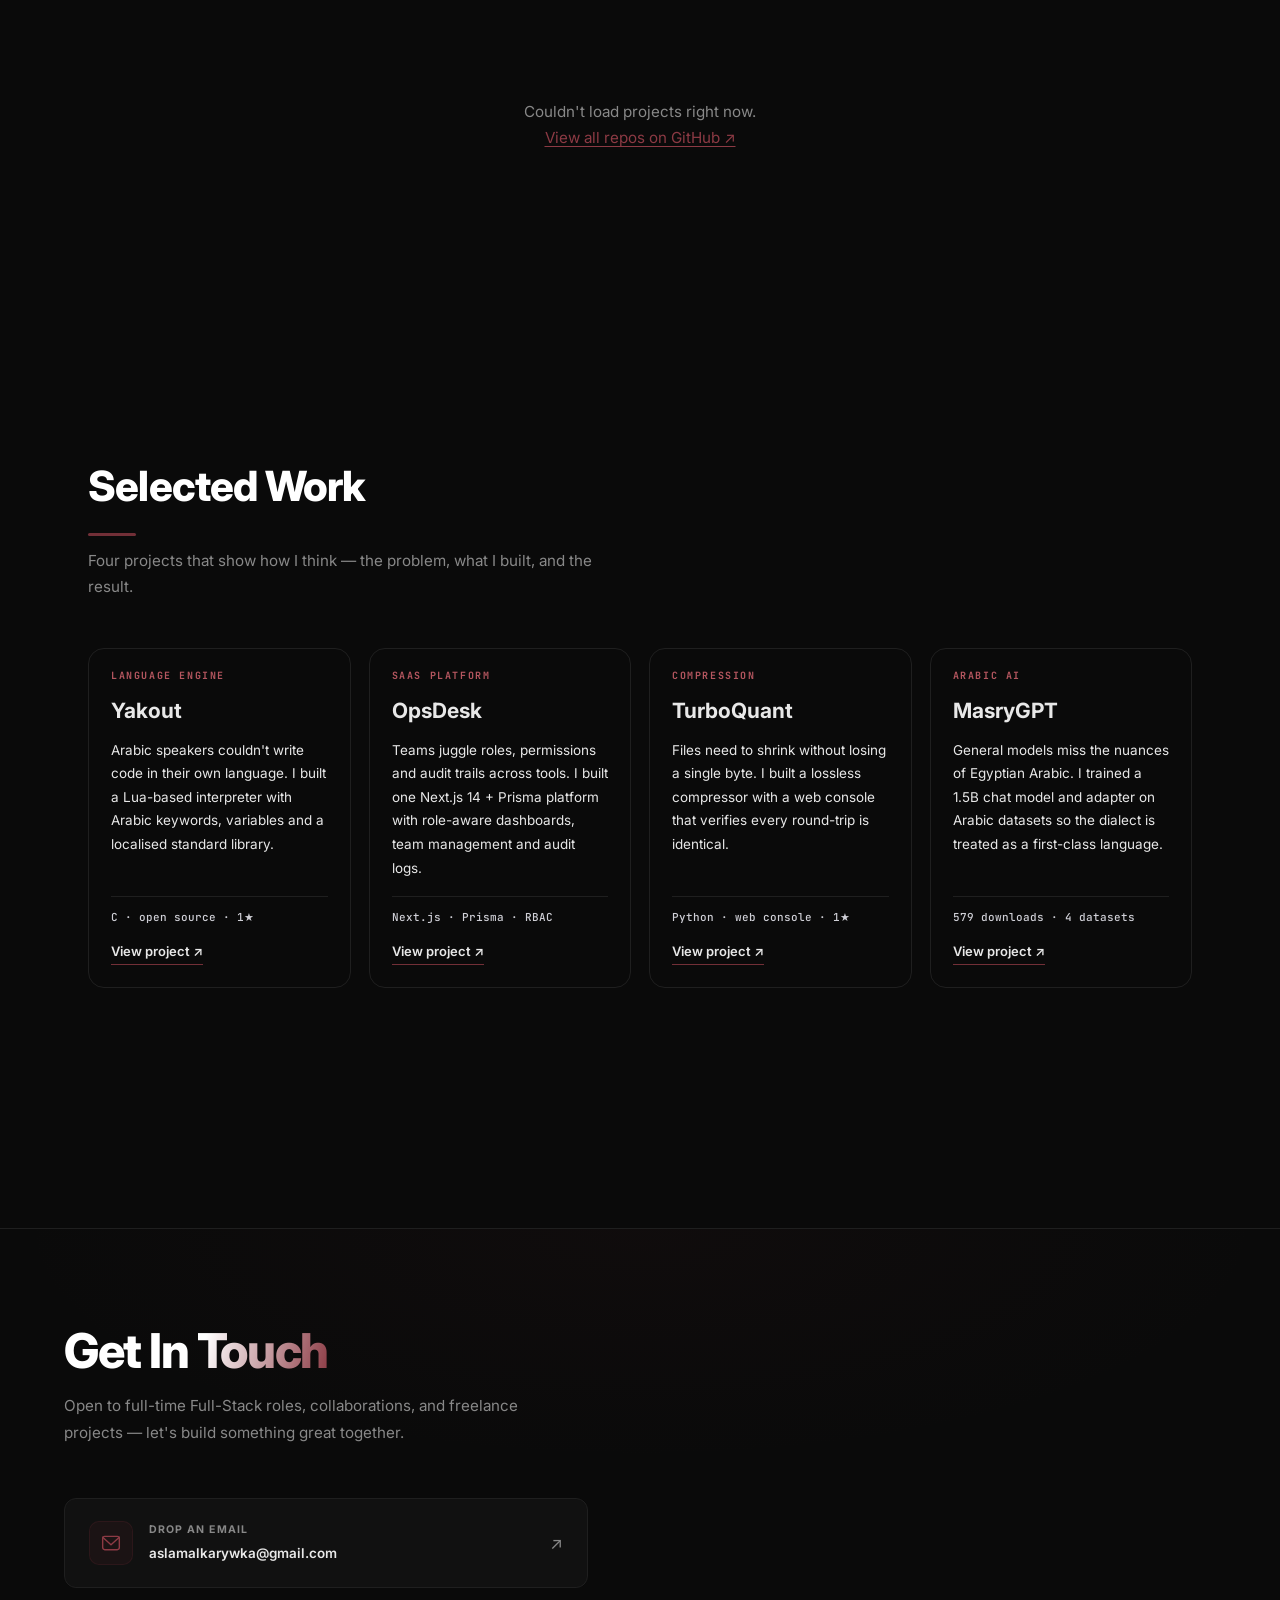
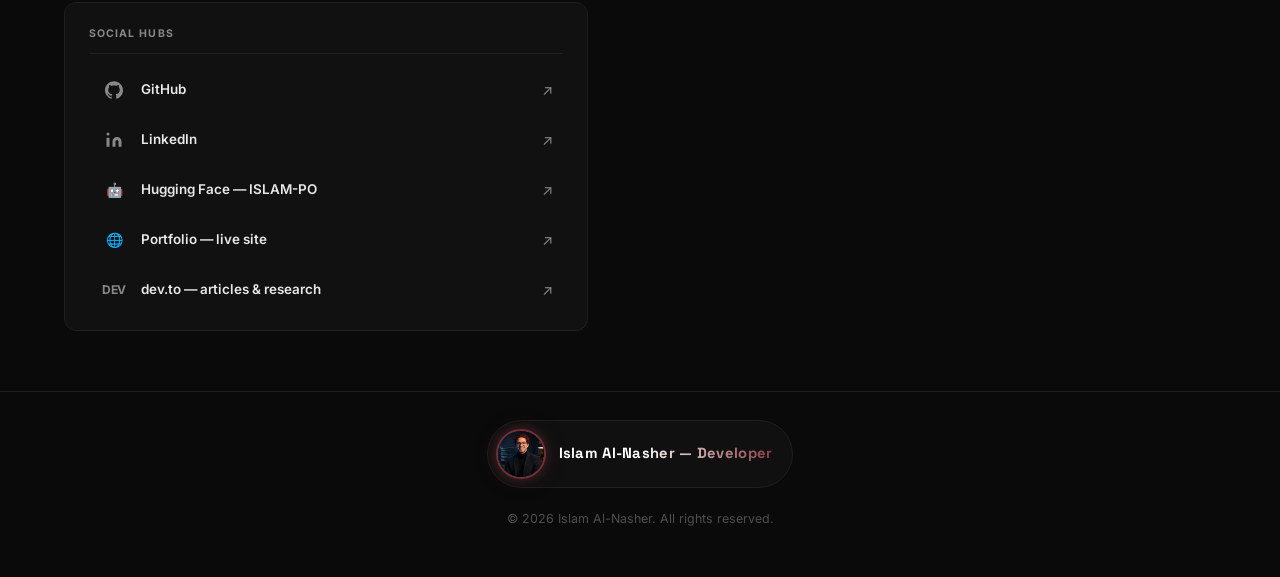
==== commit 847e1fe6: "feat(hero): add rotating portrait beside main photo" ====
--- a/index.html
+++ b/index.html
@@ -161,6 +161,10 @@
                         <div class="hero__image-glow"></div>
                         <img class="hero__image" src="img/my.webp" alt="Islam Al-Nasher — Web Developer" data-i18n-alt="hero.imageAlt"
                             width="320" height="320" loading="eager" />
+                        <!-- A second portrait that changes on every page refresh. -->
+                        <img class="hero__photo-alt" id="hero-photo-alt" src="img/portrait-1.png"
+                            alt="Islam Al-Nasher — portrait" data-i18n-alt="hero.altPhoto"
+                            width="132" height="132" loading="eager" />
                         <button class="hero__play" id="hero-play" type="button"
                             aria-label="Watch intro — watch the introduction video" aria-haspopup="dialog"
                             data-i18n-aria-label="hero.playAria">
--- a/style.css
+++ b/style.css
@@ -357,6 +357,31 @@
 }
 .hero__image:hover {
     border-color: var(--accent);
+}
+
+/* Secondary portrait — a different photo is picked on every refresh. */
+.hero__photo-alt {
+    position: absolute;
+    z-index: 2;
+    right: -38px;
+    bottom: 4px;
+    width: 132px;
+    height: 132px;
+    border-radius: 50%;
+    object-fit: cover;
+    object-position: center top;
+    background: var(--bg-card);
+    border: 3px solid var(--bg);
+    box-shadow: 0 14px 36px rgba(0, 0, 0, 0.6);
+    transition: transform 0.4s ease, border-color 0.3s ease;
+}
+.hero__photo-alt:hover {
+    transform: scale(1.06);
+    border-color: var(--accent);
+}
+[dir="rtl"] .hero__photo-alt {
+    right: auto;
+    left: -38px;
 }
 
 /* Scroll indicator */
@@ -4190,3 +4215,30 @@
         max-width: 100%;
     }
 }
+
+/* Rotating hero portrait — keep it inside the viewport on small screens. */
+@media (max-width: 900px) {
+    .hero__photo-alt {
+        width: 96px;
+        height: 96px;
+        right: -24px;
+        bottom: 0;
+    }
+    [dir="rtl"] .hero__photo-alt {
+        right: auto;
+        left: -24px;
+    }
+}
+@media (max-width: 380px) {
+    .hero__photo-alt {
+        width: 80px;
+        height: 80px;
+        right: -12px;
+        bottom: -2px;
+        border-width: 2px;
+    }
+    [dir="rtl"] .hero__photo-alt {
+        right: auto;
+        left: -12px;
+    }
+}
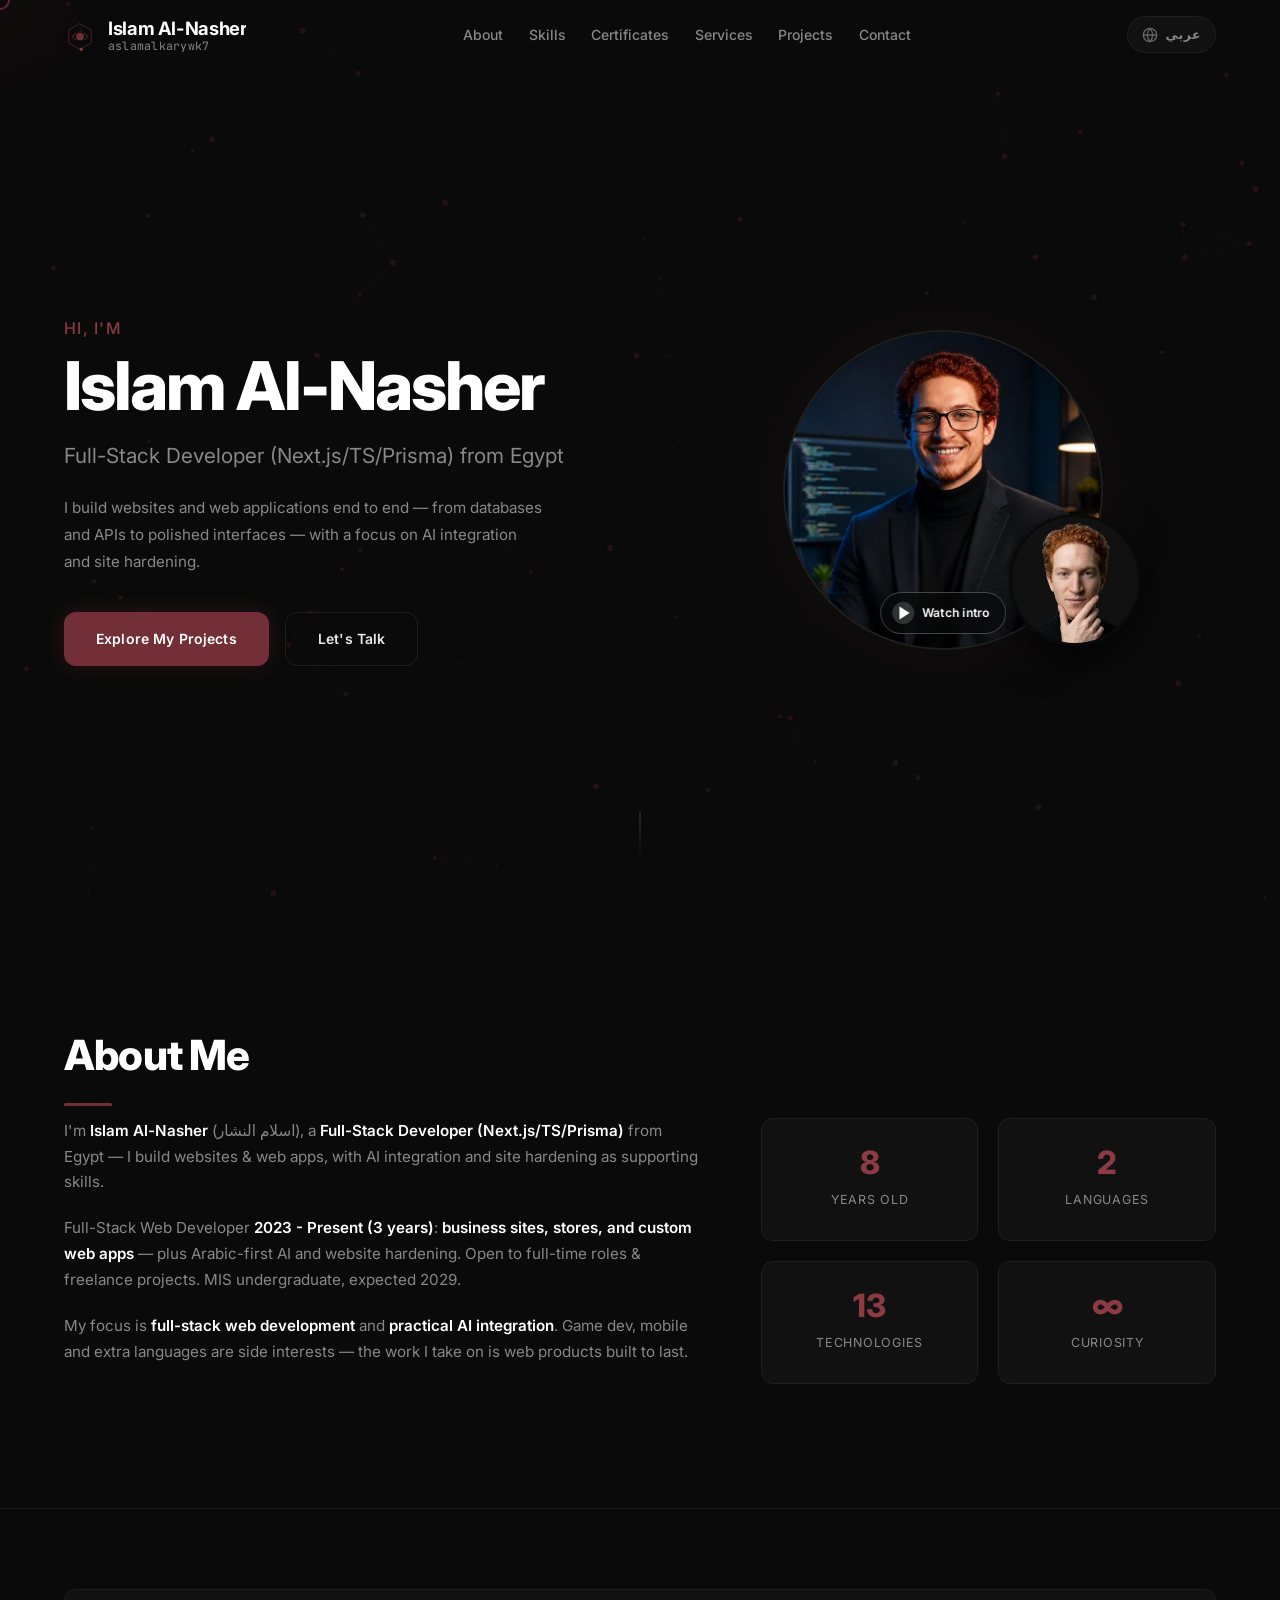
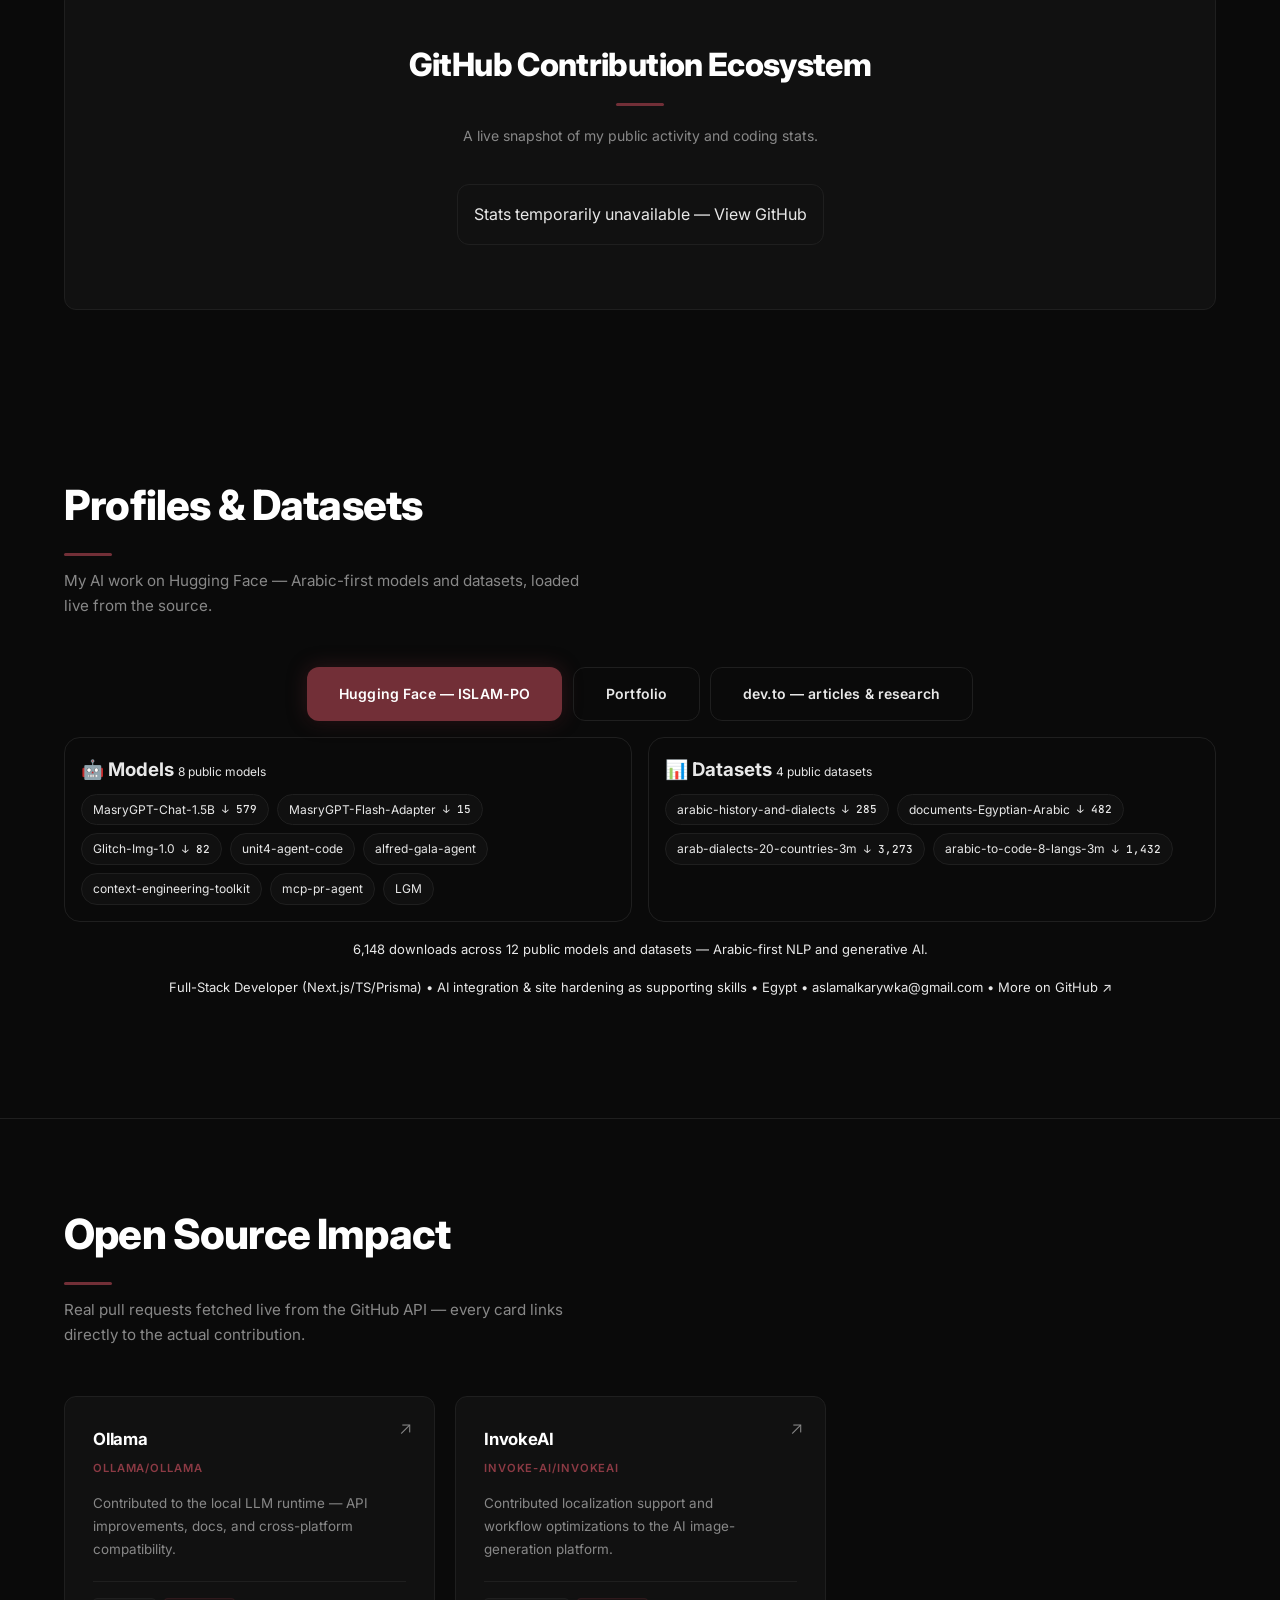
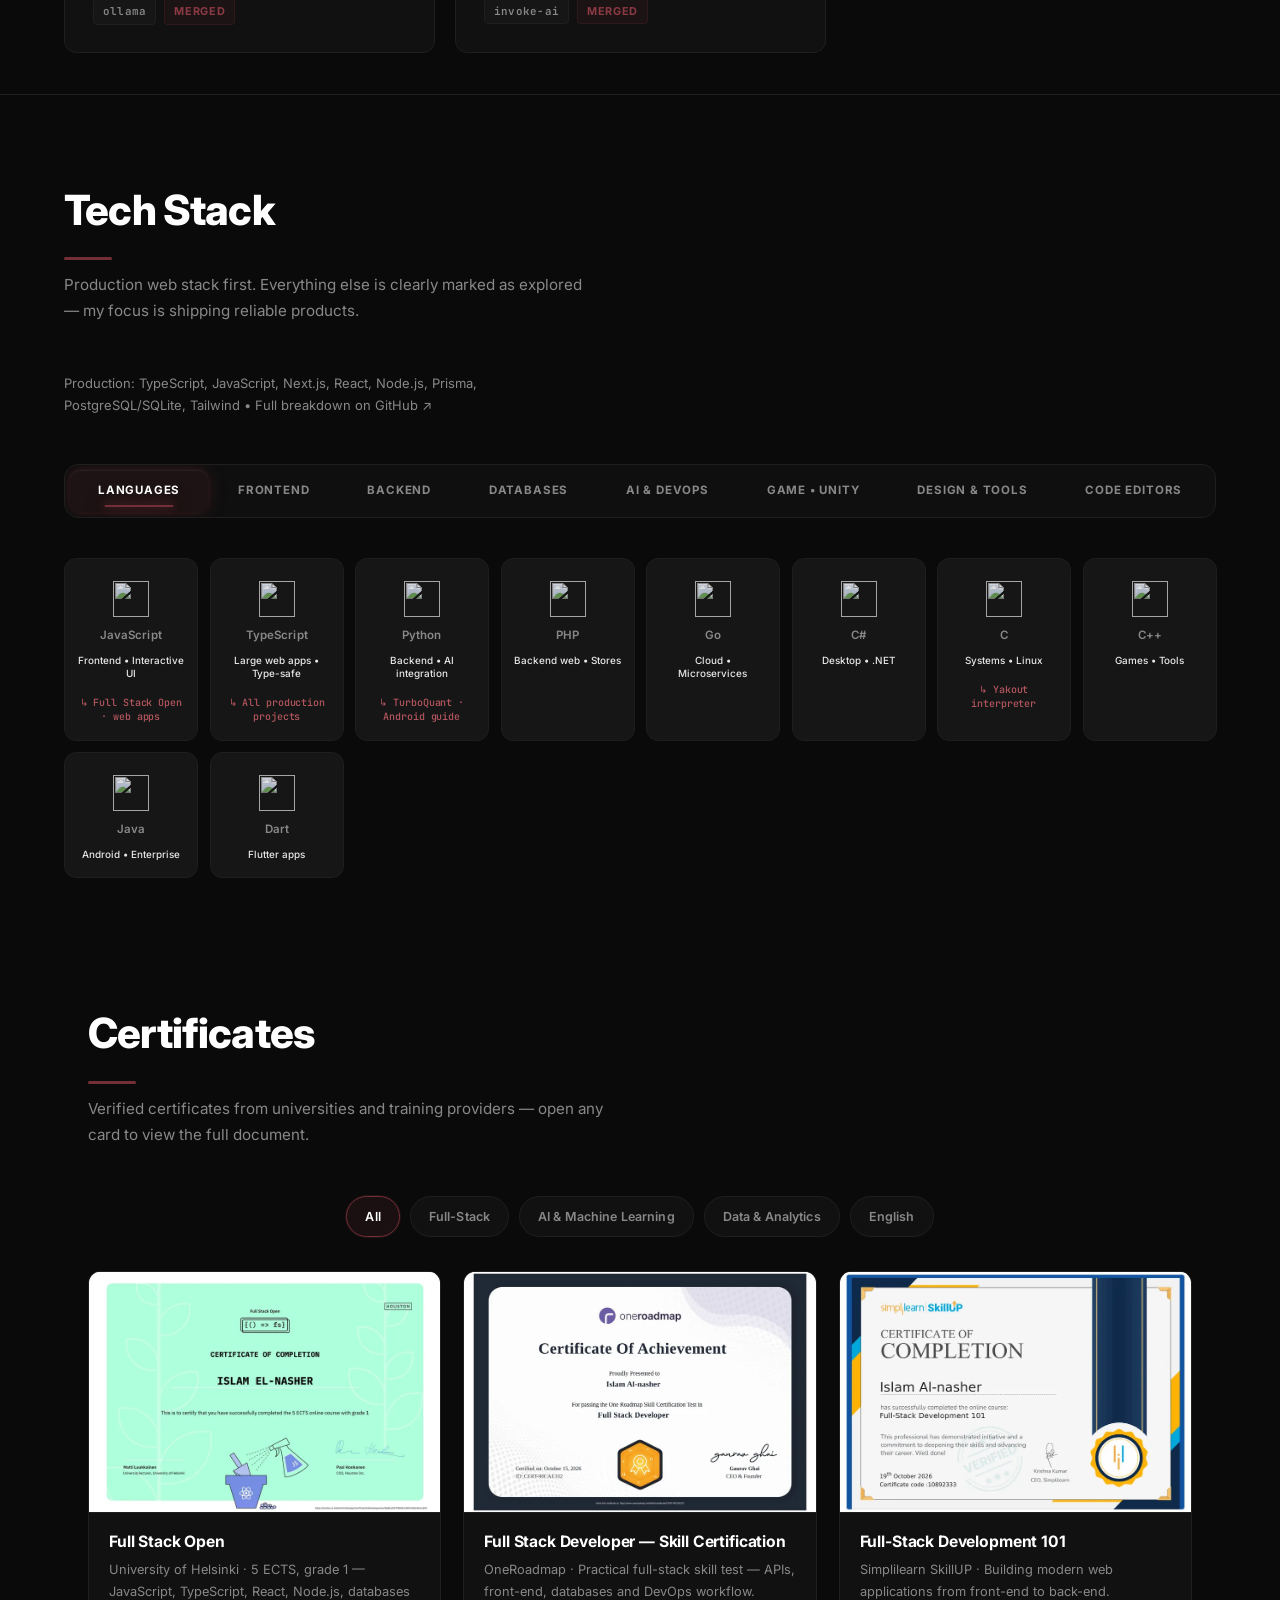
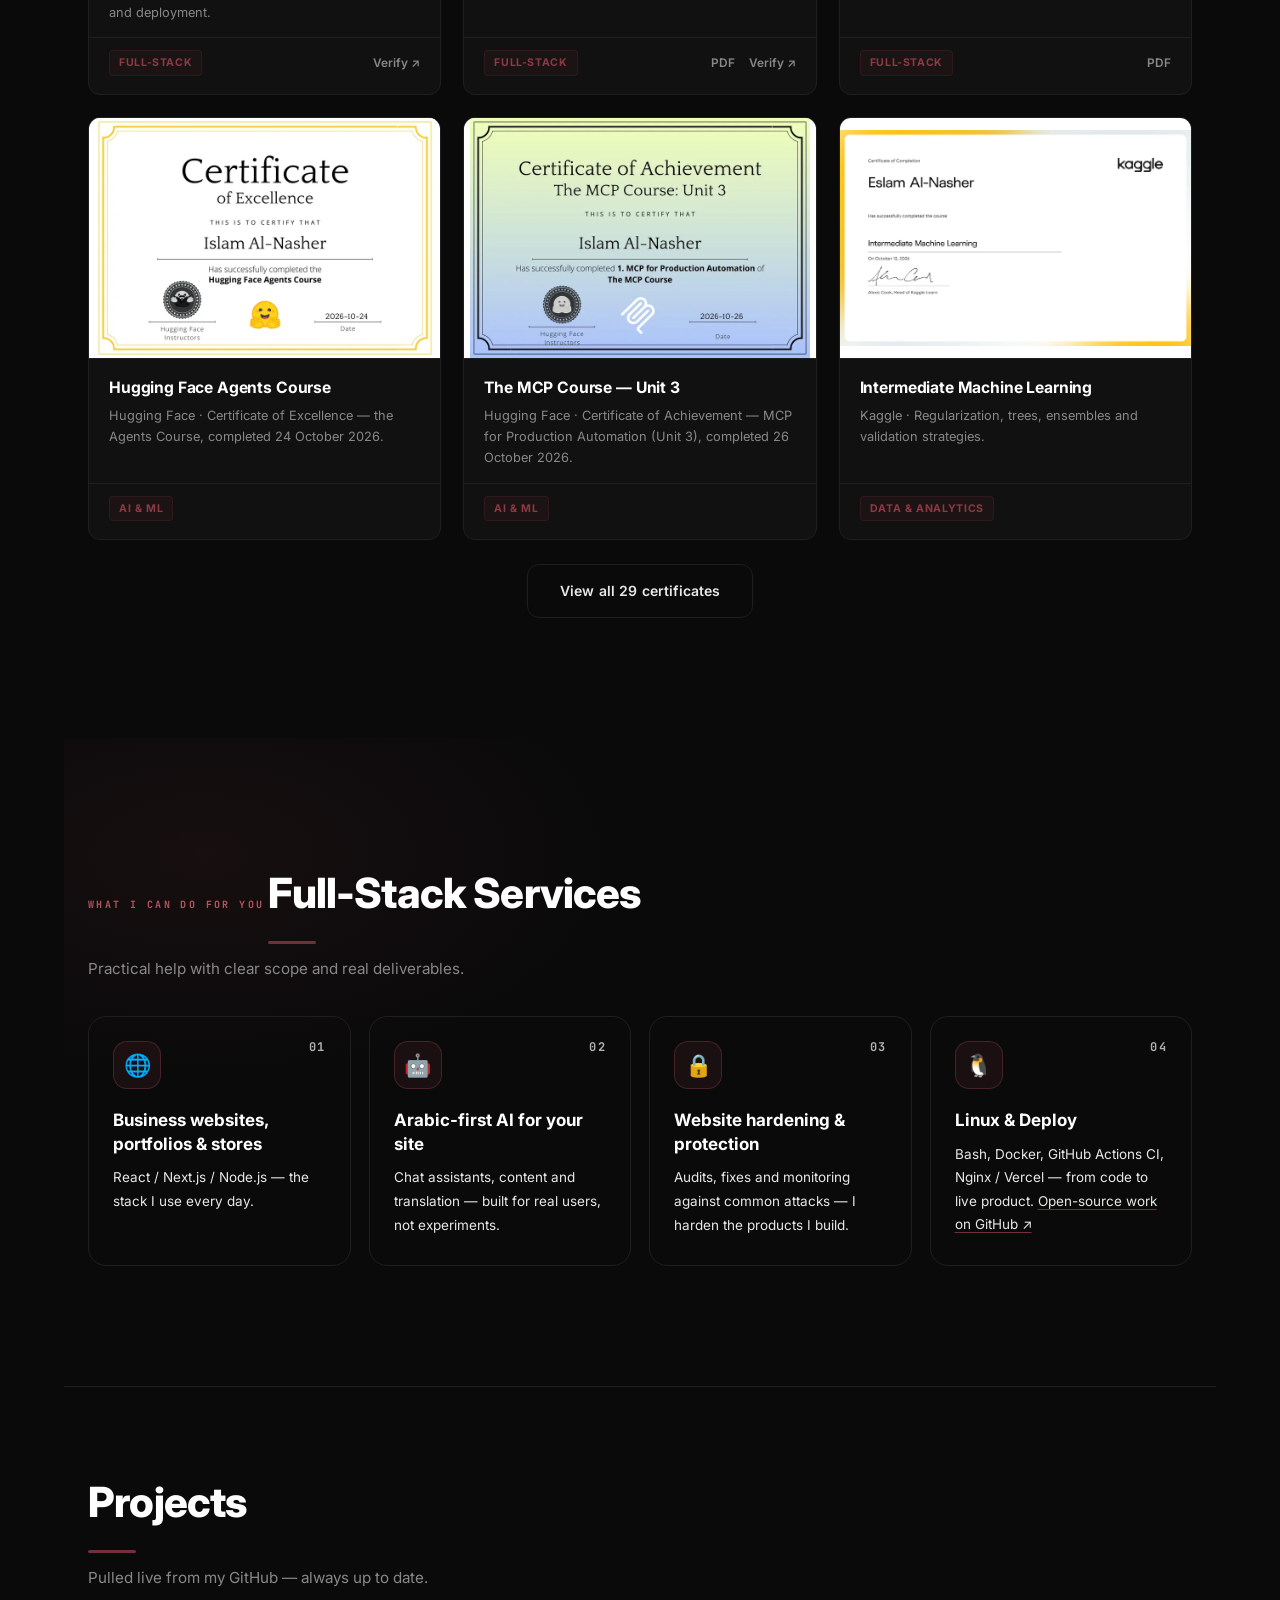
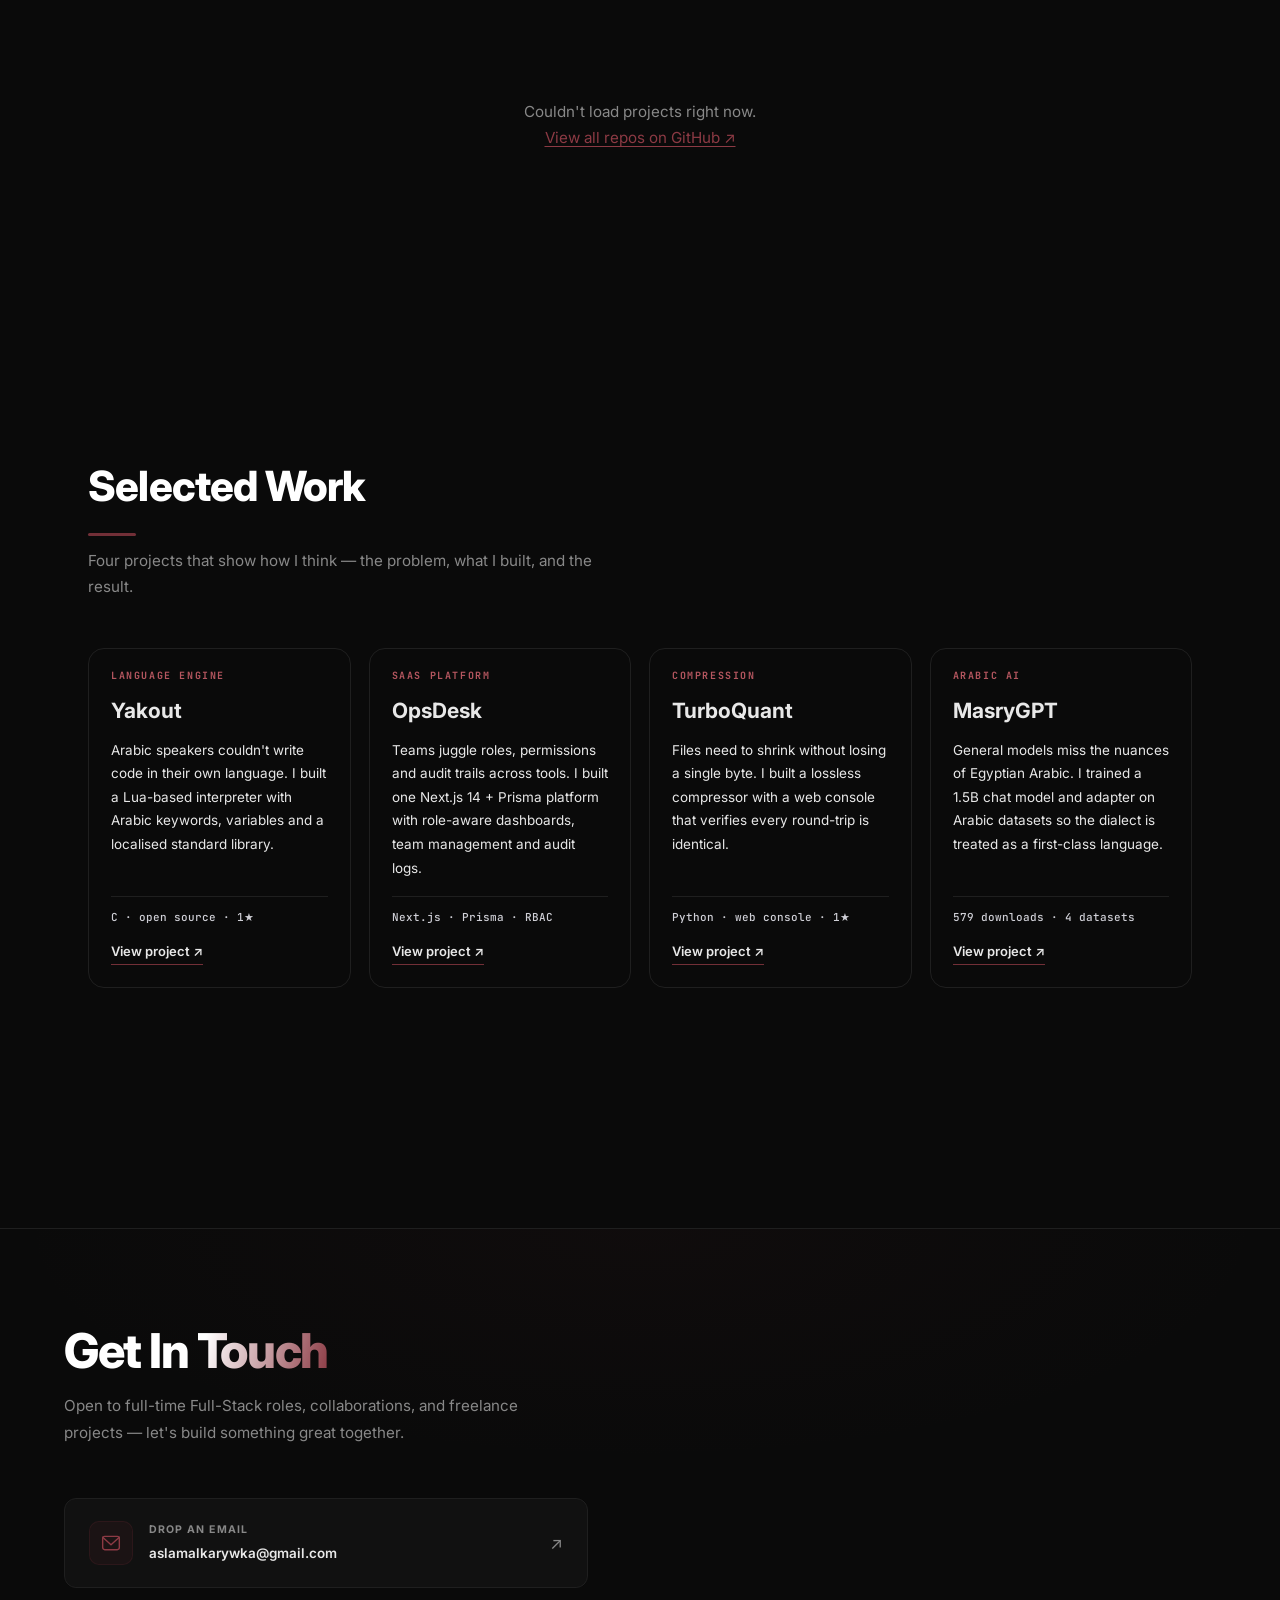
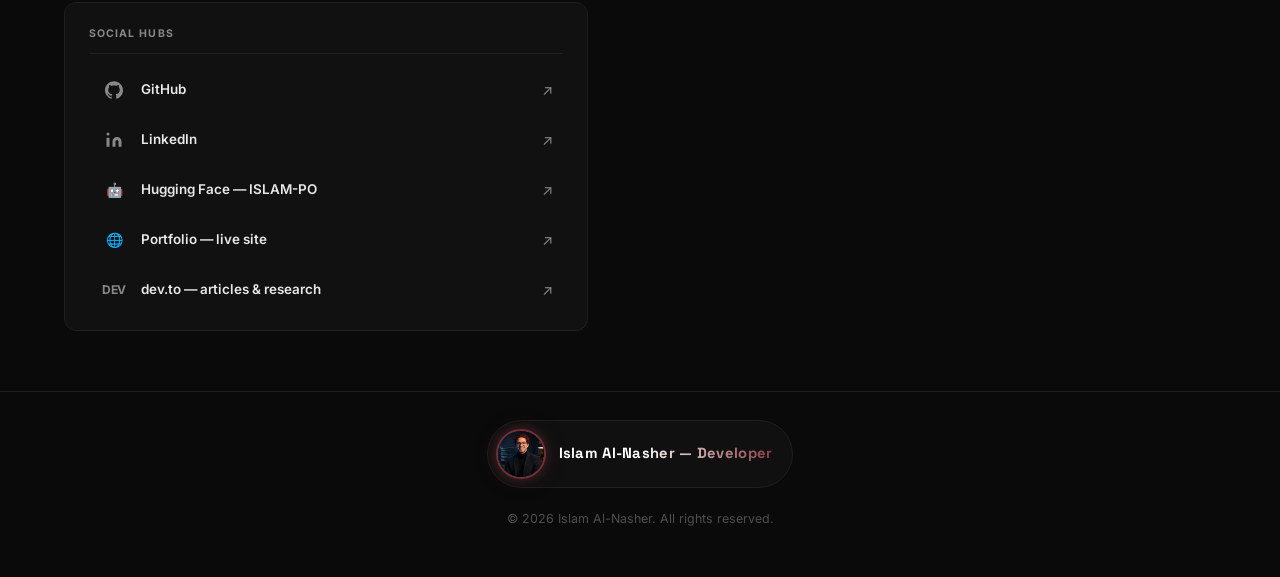
==== commit 8d047877: "seo: add Google Search Console verification meta tag" ====
--- a/index.html
+++ b/index.html
@@ -20,6 +20,8 @@
     <meta name="copyright" data-i18n-content="meta.copyright" content="© 2026 Islam Al-Nasher. All rights reserved." />
     <meta name="theme-color" content="#0a0a0a" />
     <meta name="robots" content="index, follow, max-snippet:-1, max-image-preview:large, max-video-preview:-1" />
+    <!-- Google Search Console ownership verification (HTML tag method) -->
+    <meta name="google-site-verification" content="CR7hOzm29Y1J2KR4-IGvq1M_TzrQ_Xpos" />
 
     <!-- Canonical + bilingual alternates (updated by i18n.js on language switch) -->
     <link rel="canonical" id="canonical-link" href="https://islam-alnasher.is-a.dev/?lang=en" />
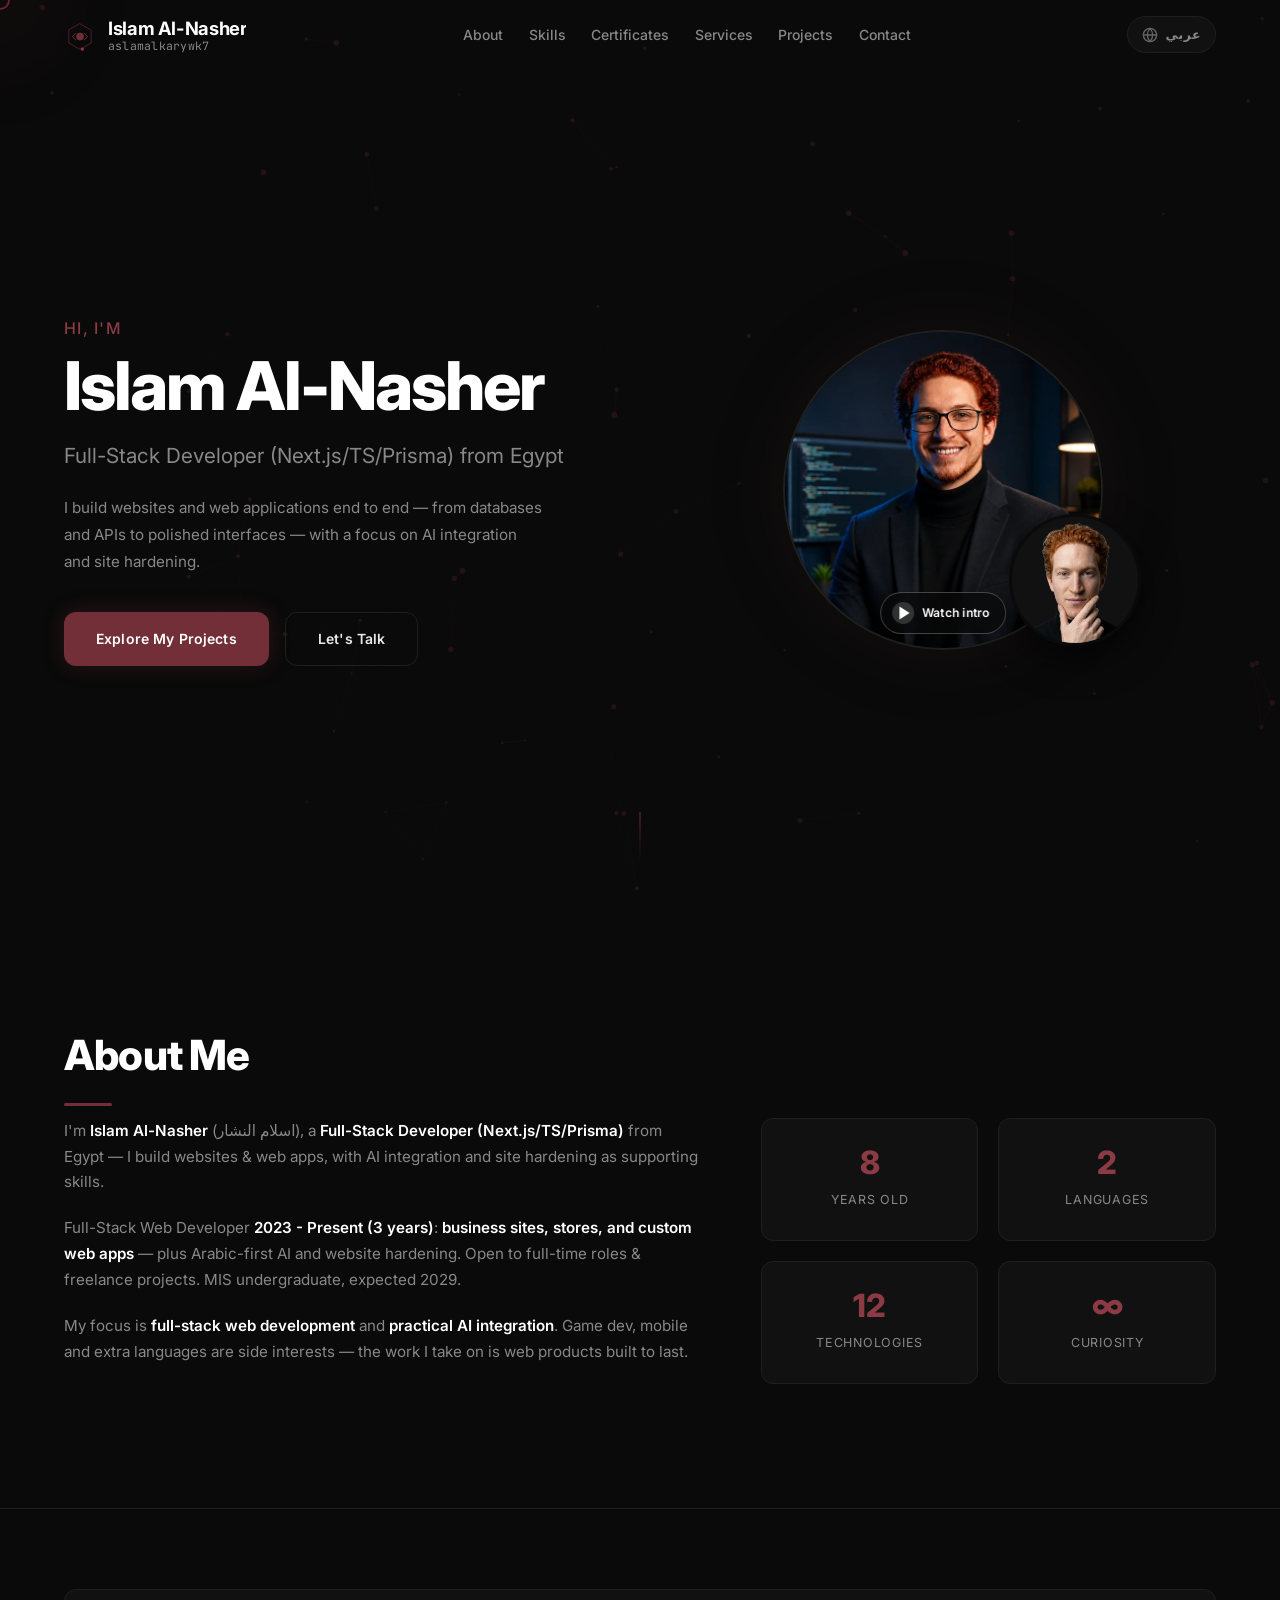
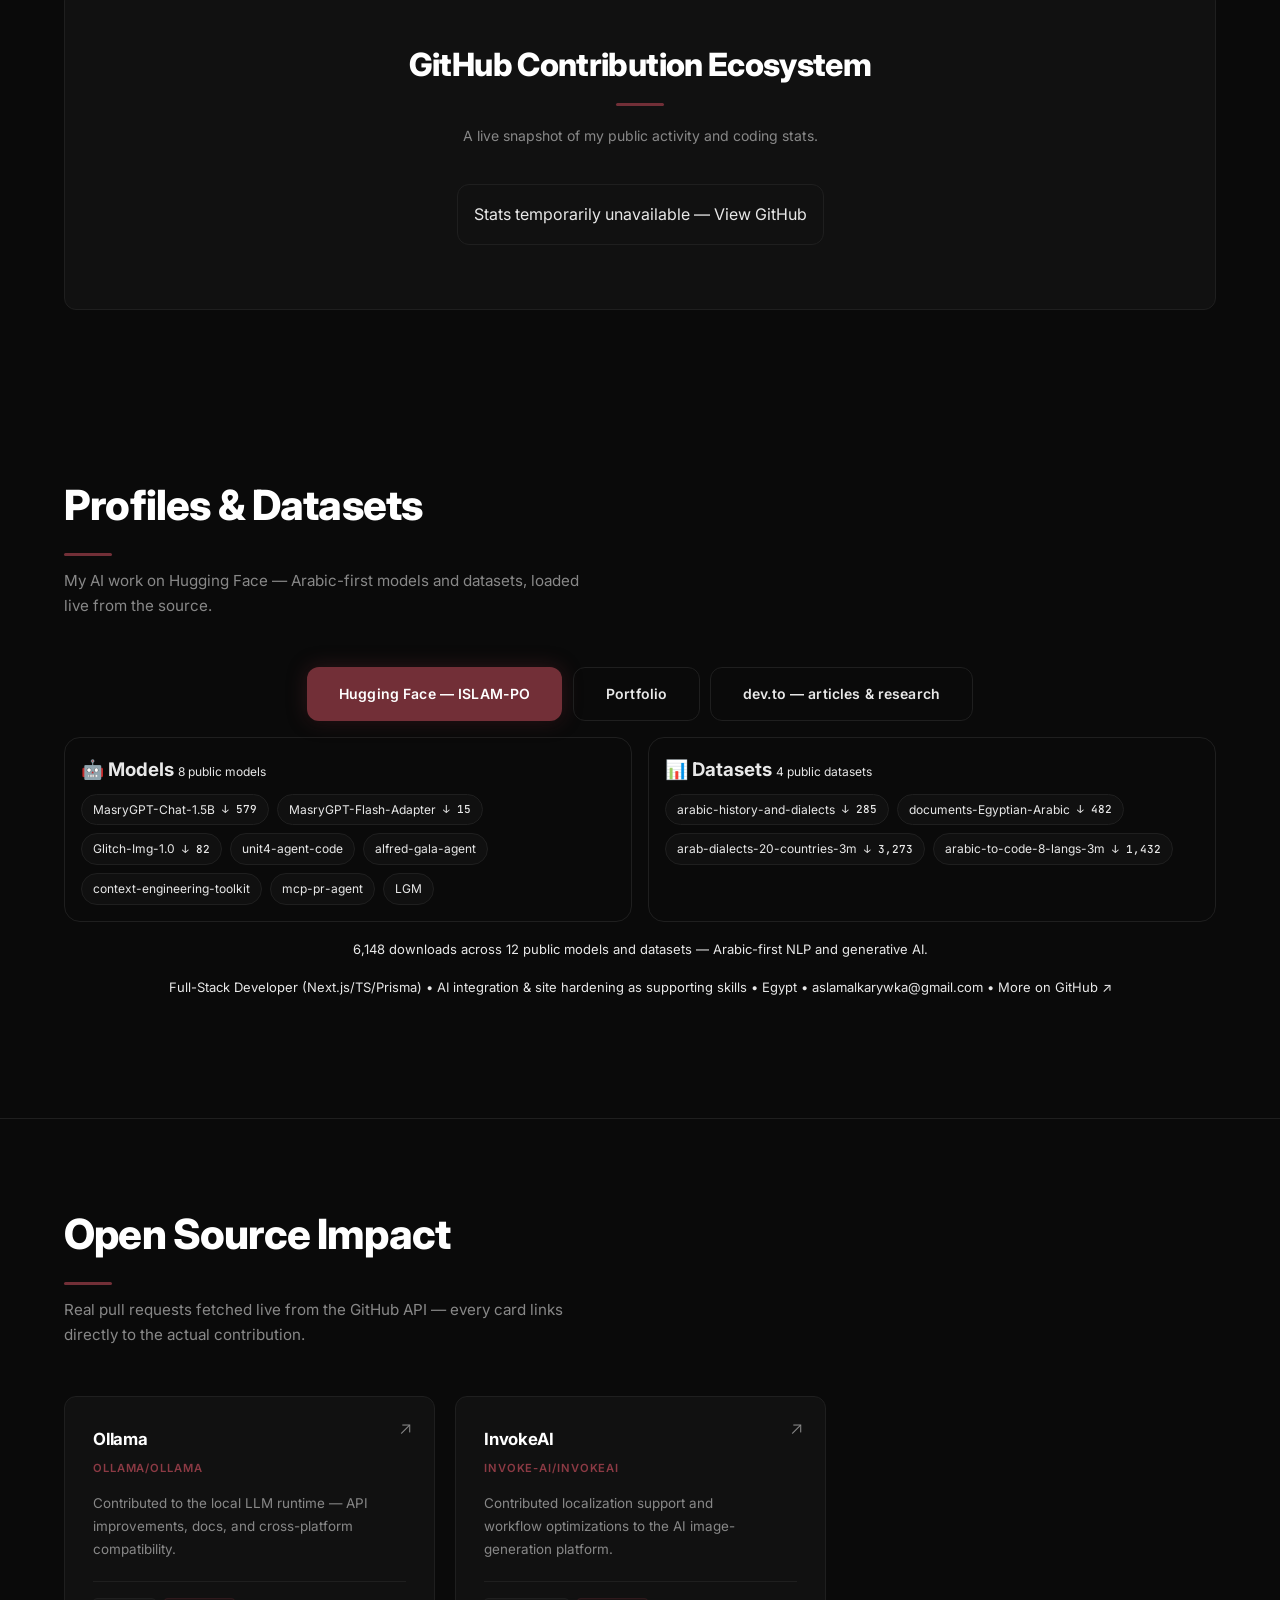
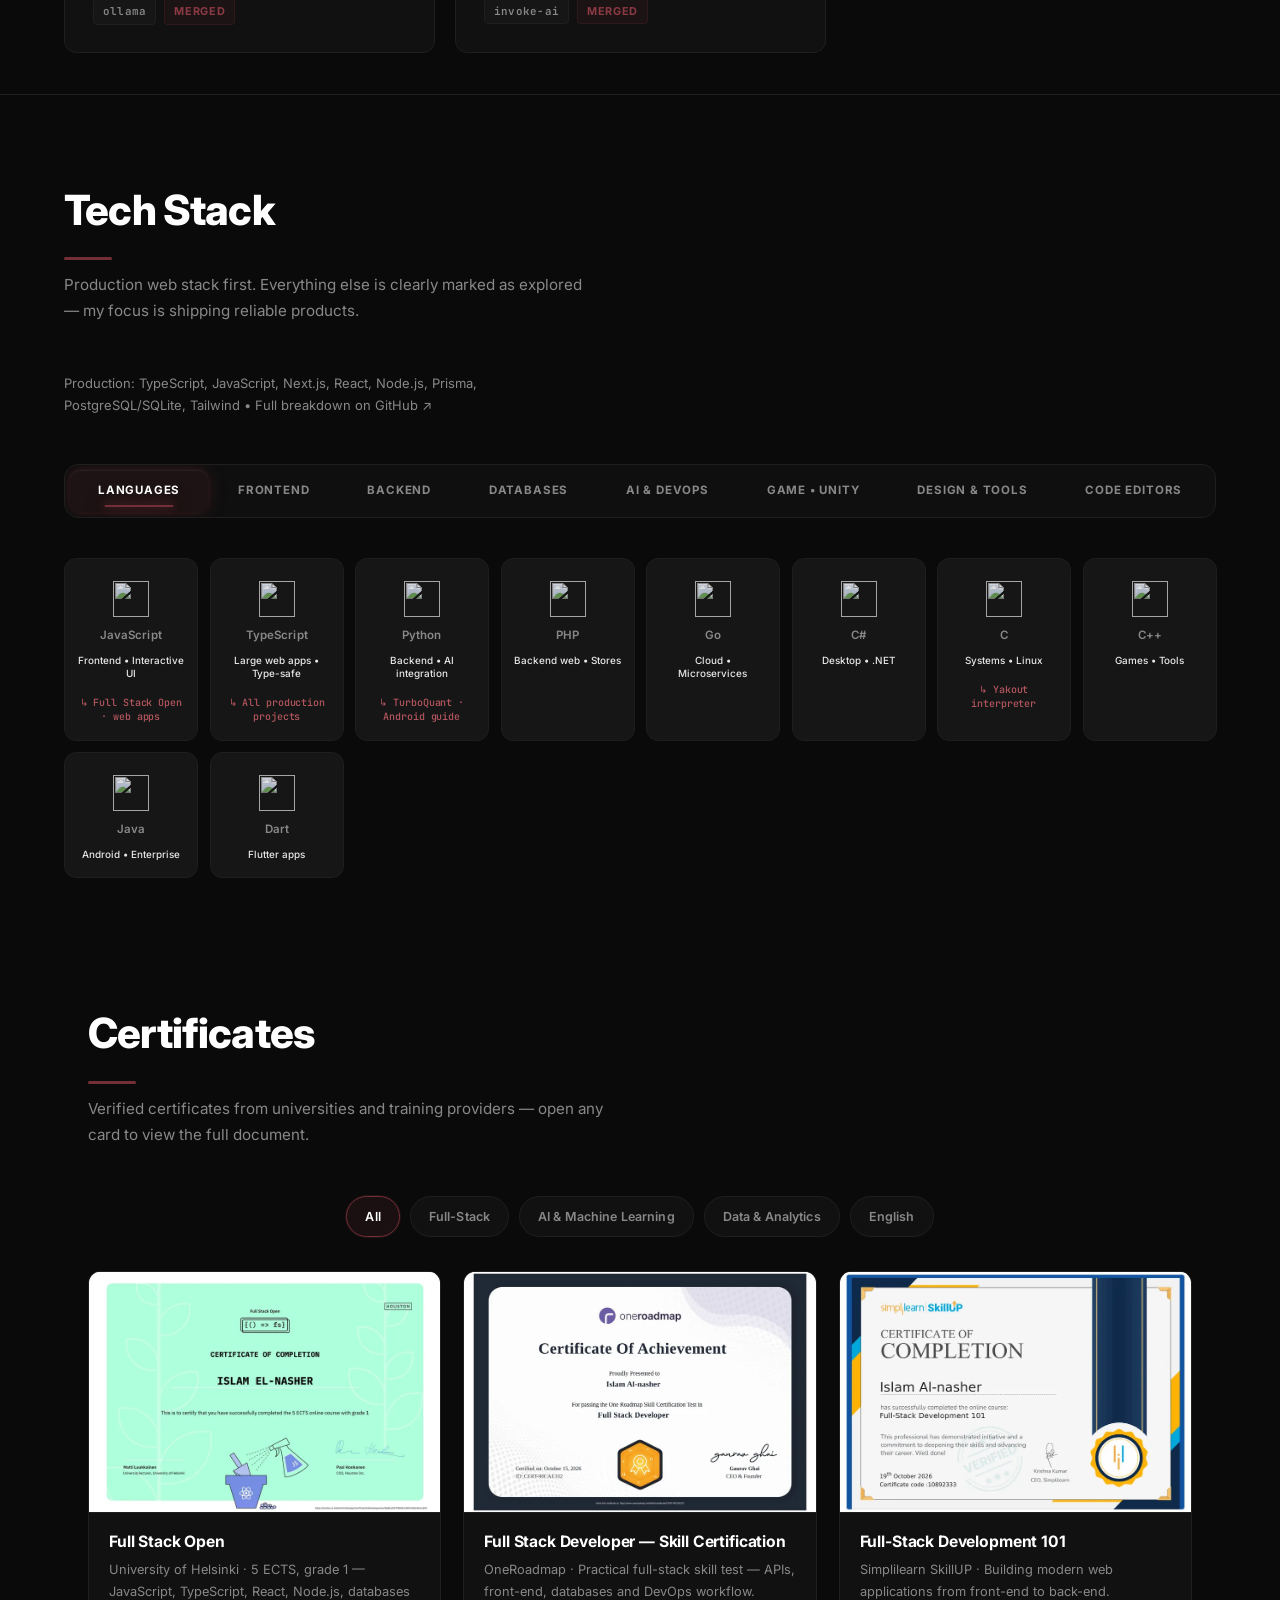
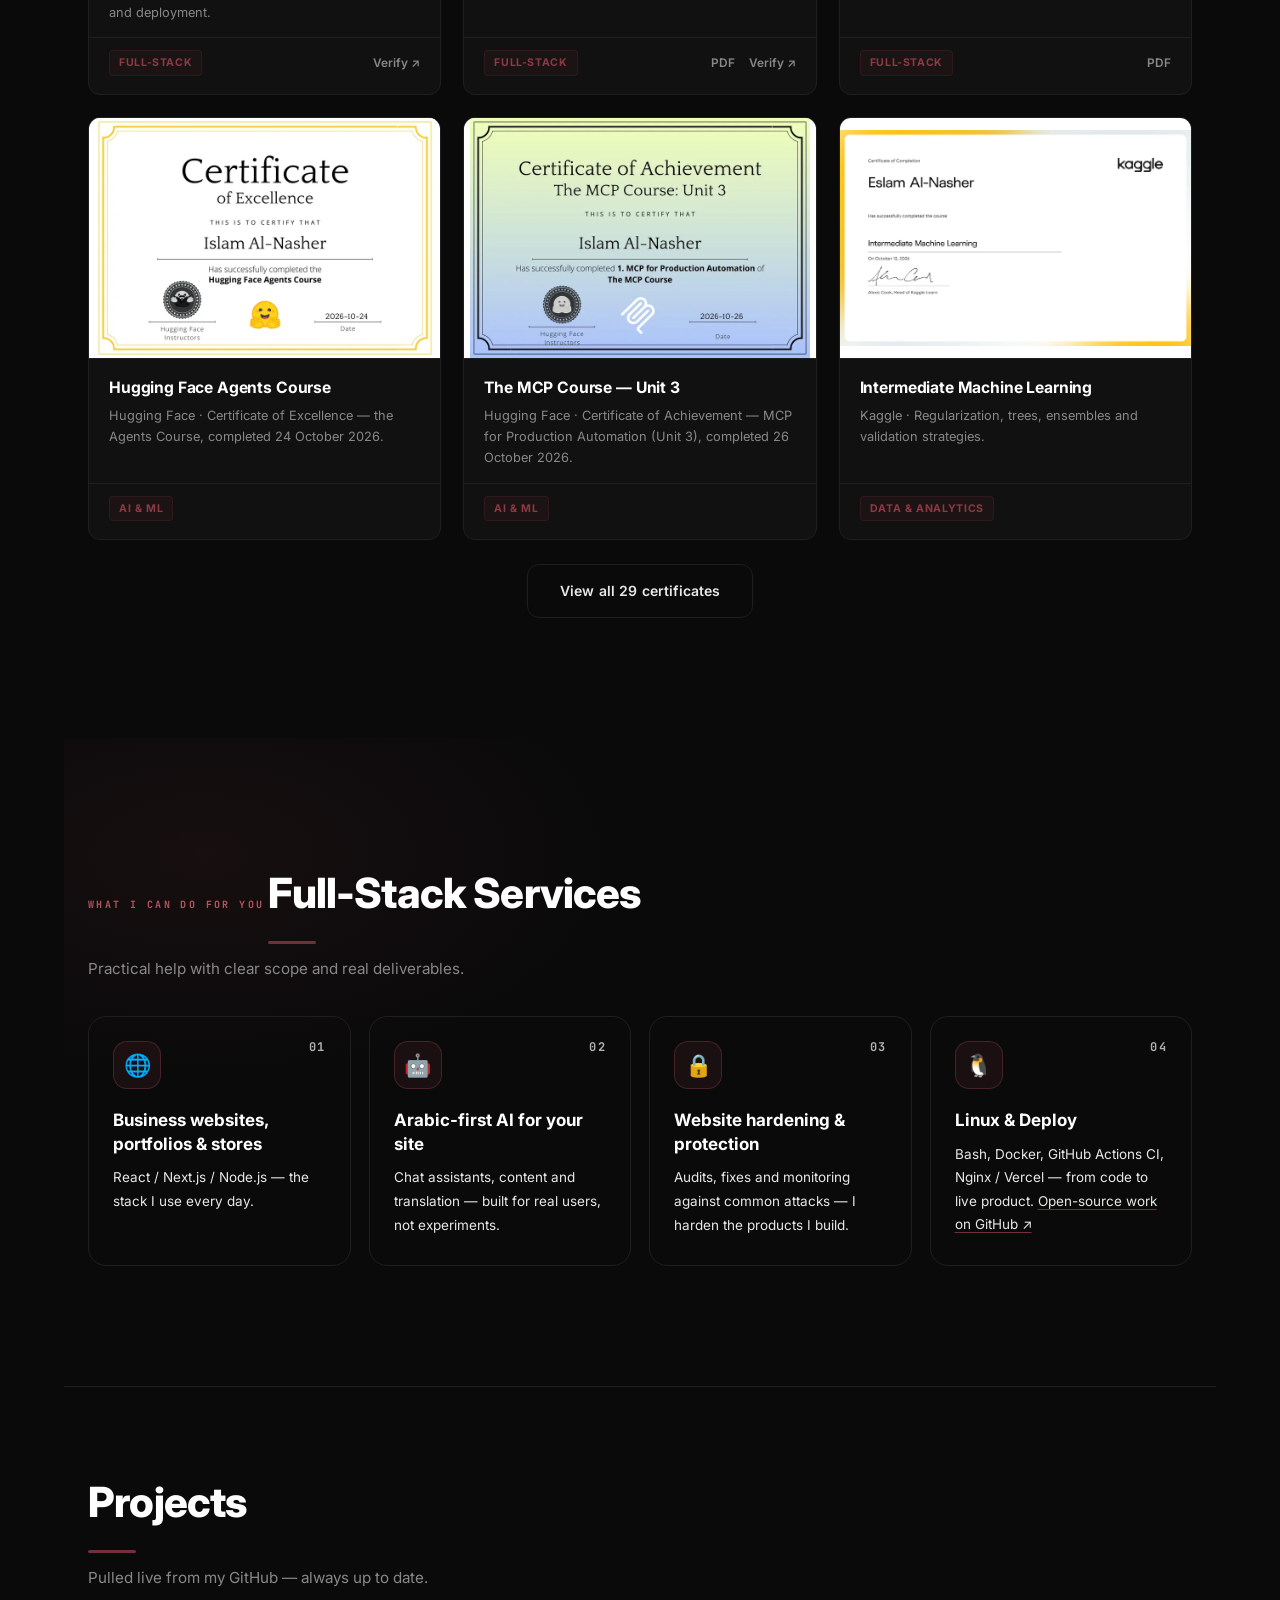
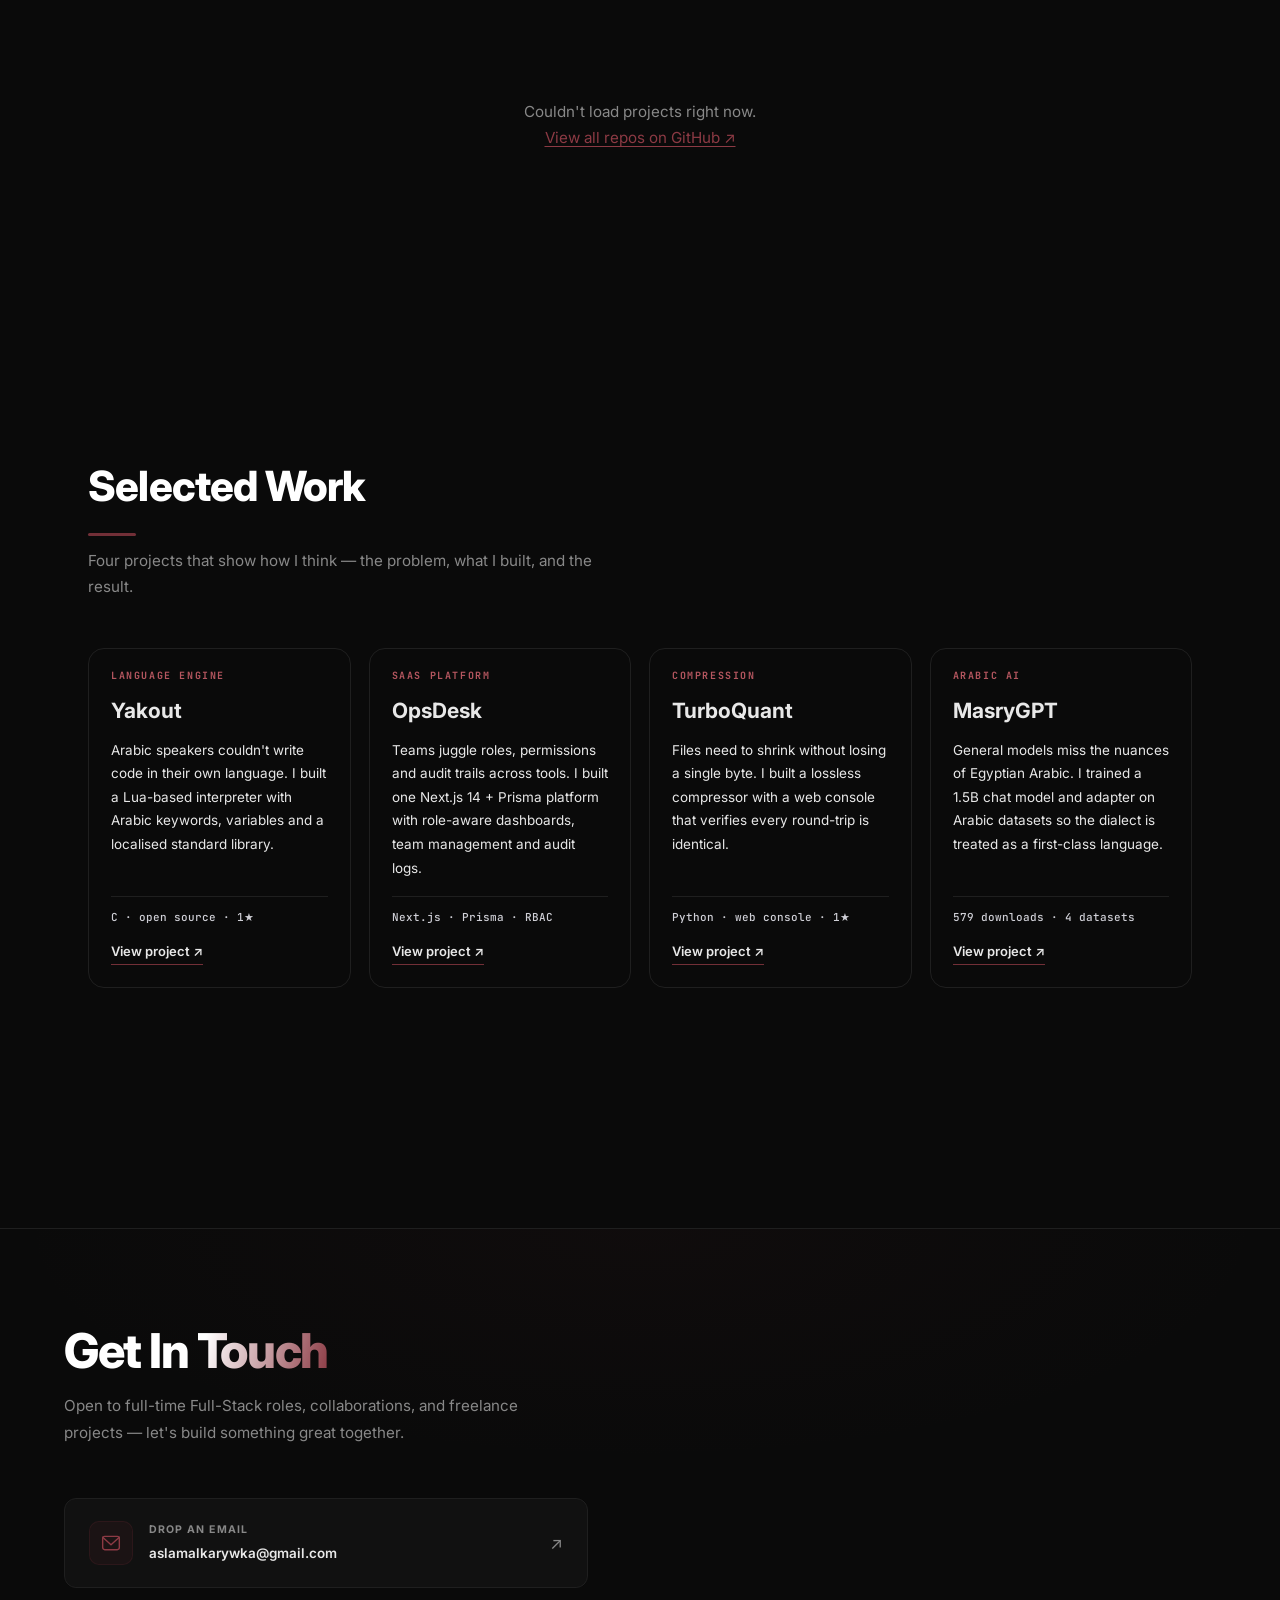
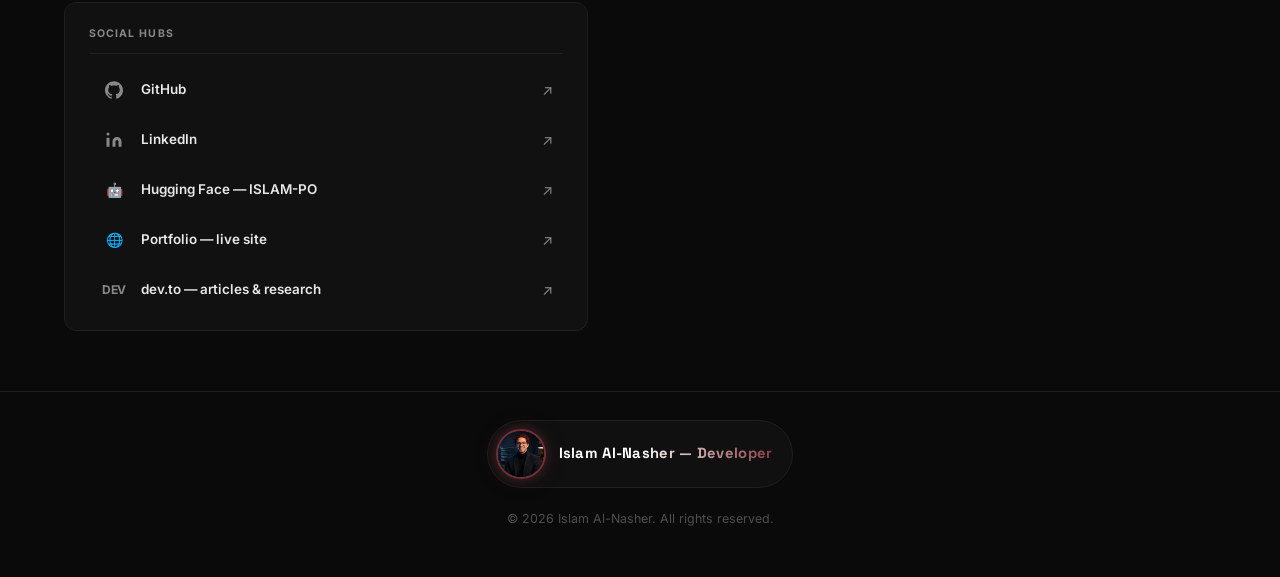
==== commit 43fd8f2b: "seo: advertise sitemap in HTML head" ====
--- a/index.html
+++ b/index.html
@@ -24,6 +24,7 @@
     <meta name="google-site-verification" content="CR7hOzm29Y1J2KR4-IGvq1M_TzrQ_Xpos" />
 
     <!-- Canonical + bilingual alternates (updated by i18n.js on language switch) -->
+    <link rel="sitemap" type="application/xml" title="Sitemap" href="https://islam-alnasher.is-a.dev/sitemap.xml" />
     <link rel="canonical" id="canonical-link" href="https://islam-alnasher.is-a.dev/?lang=en" />
     <link rel="alternate" hreflang="en" id="hreflang-en" href="https://islam-alnasher.is-a.dev/?lang=en" />
     <link rel="alternate" hreflang="ar" id="hreflang-ar" href="https://islam-alnasher.is-a.dev/?lang=ar" />
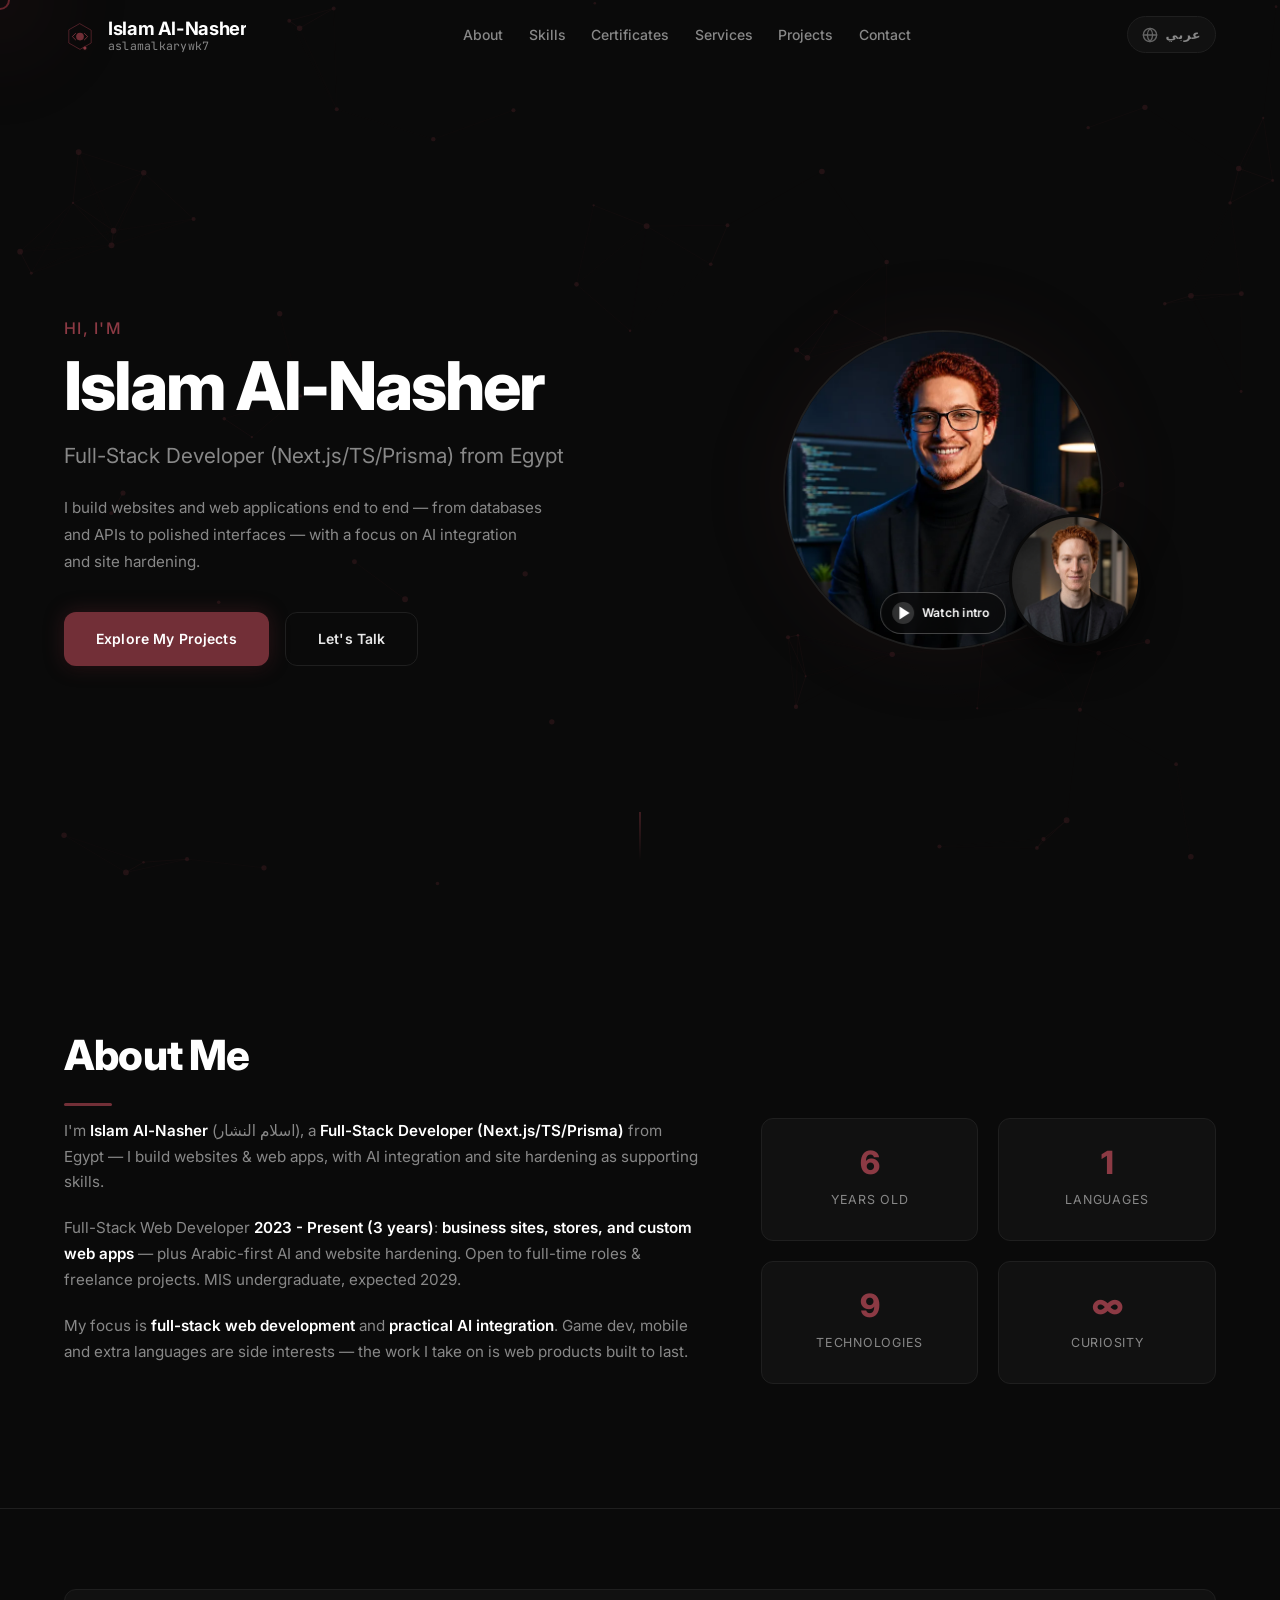
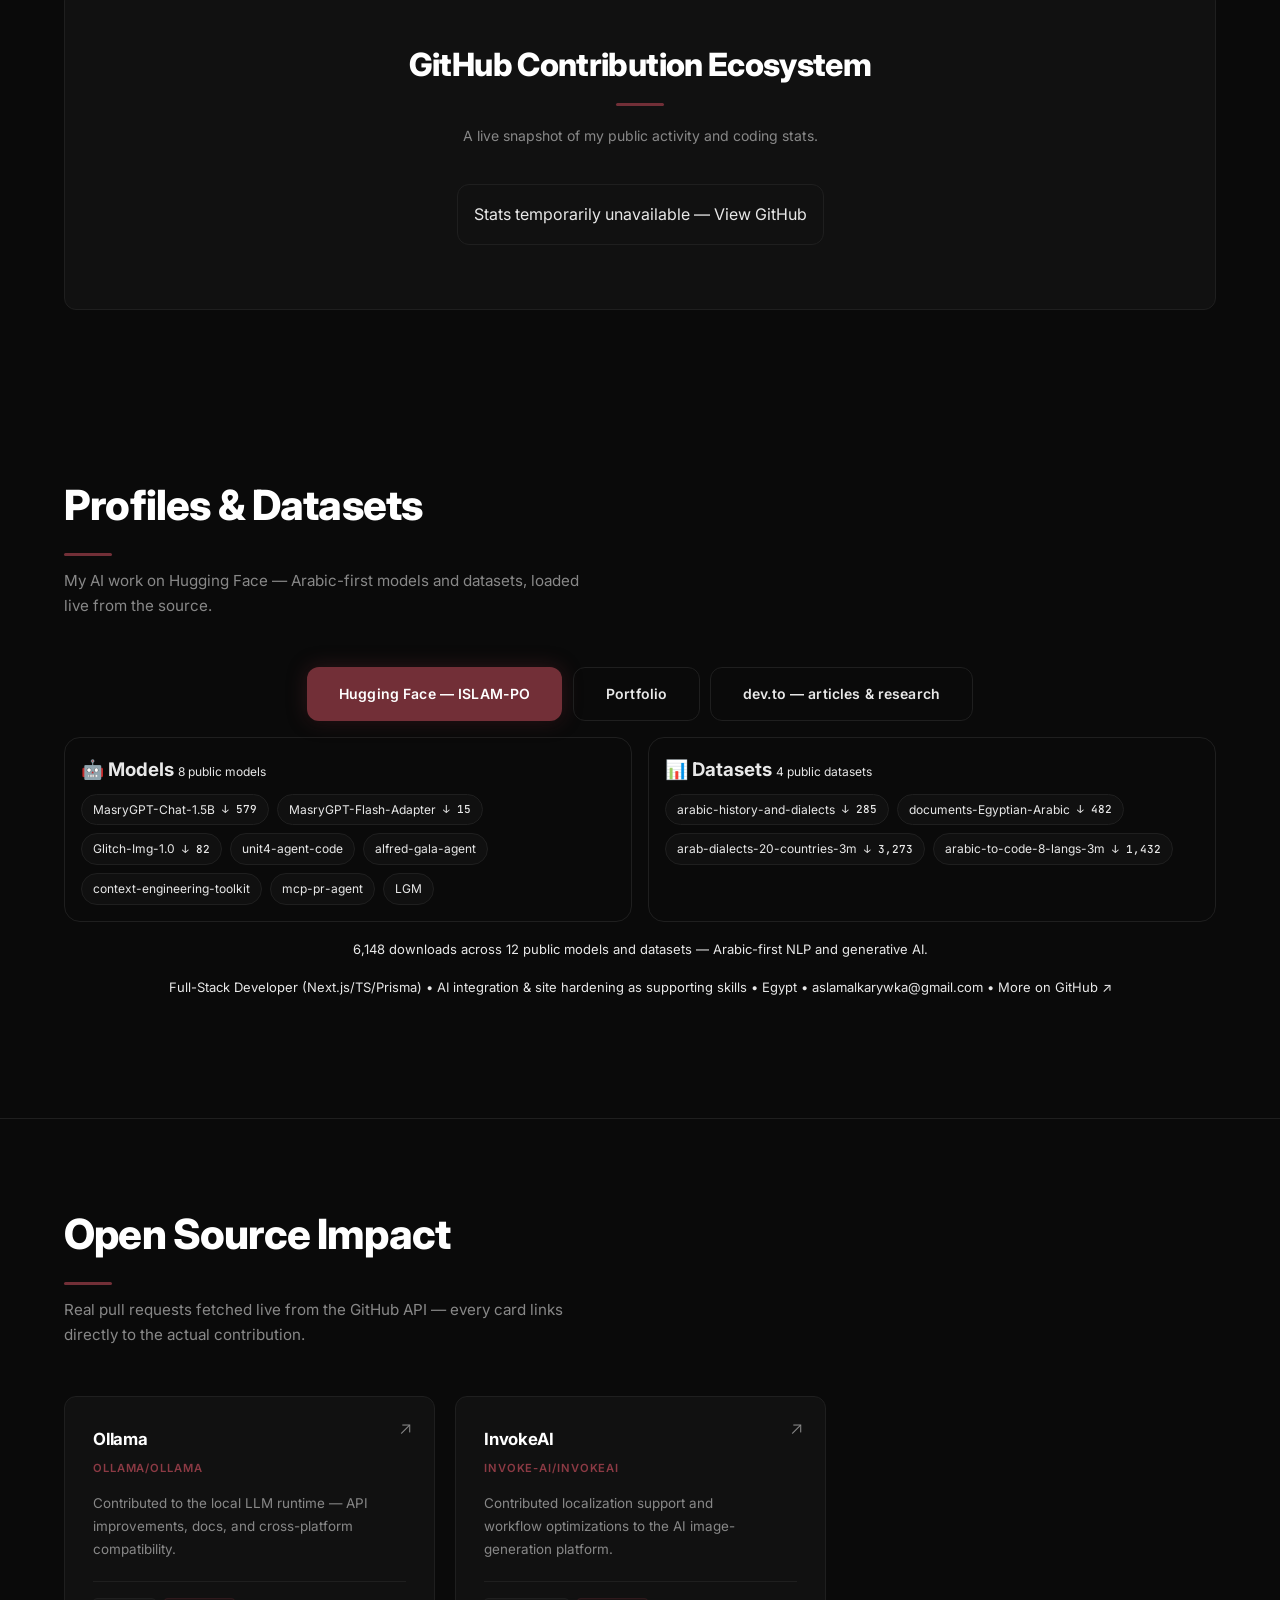
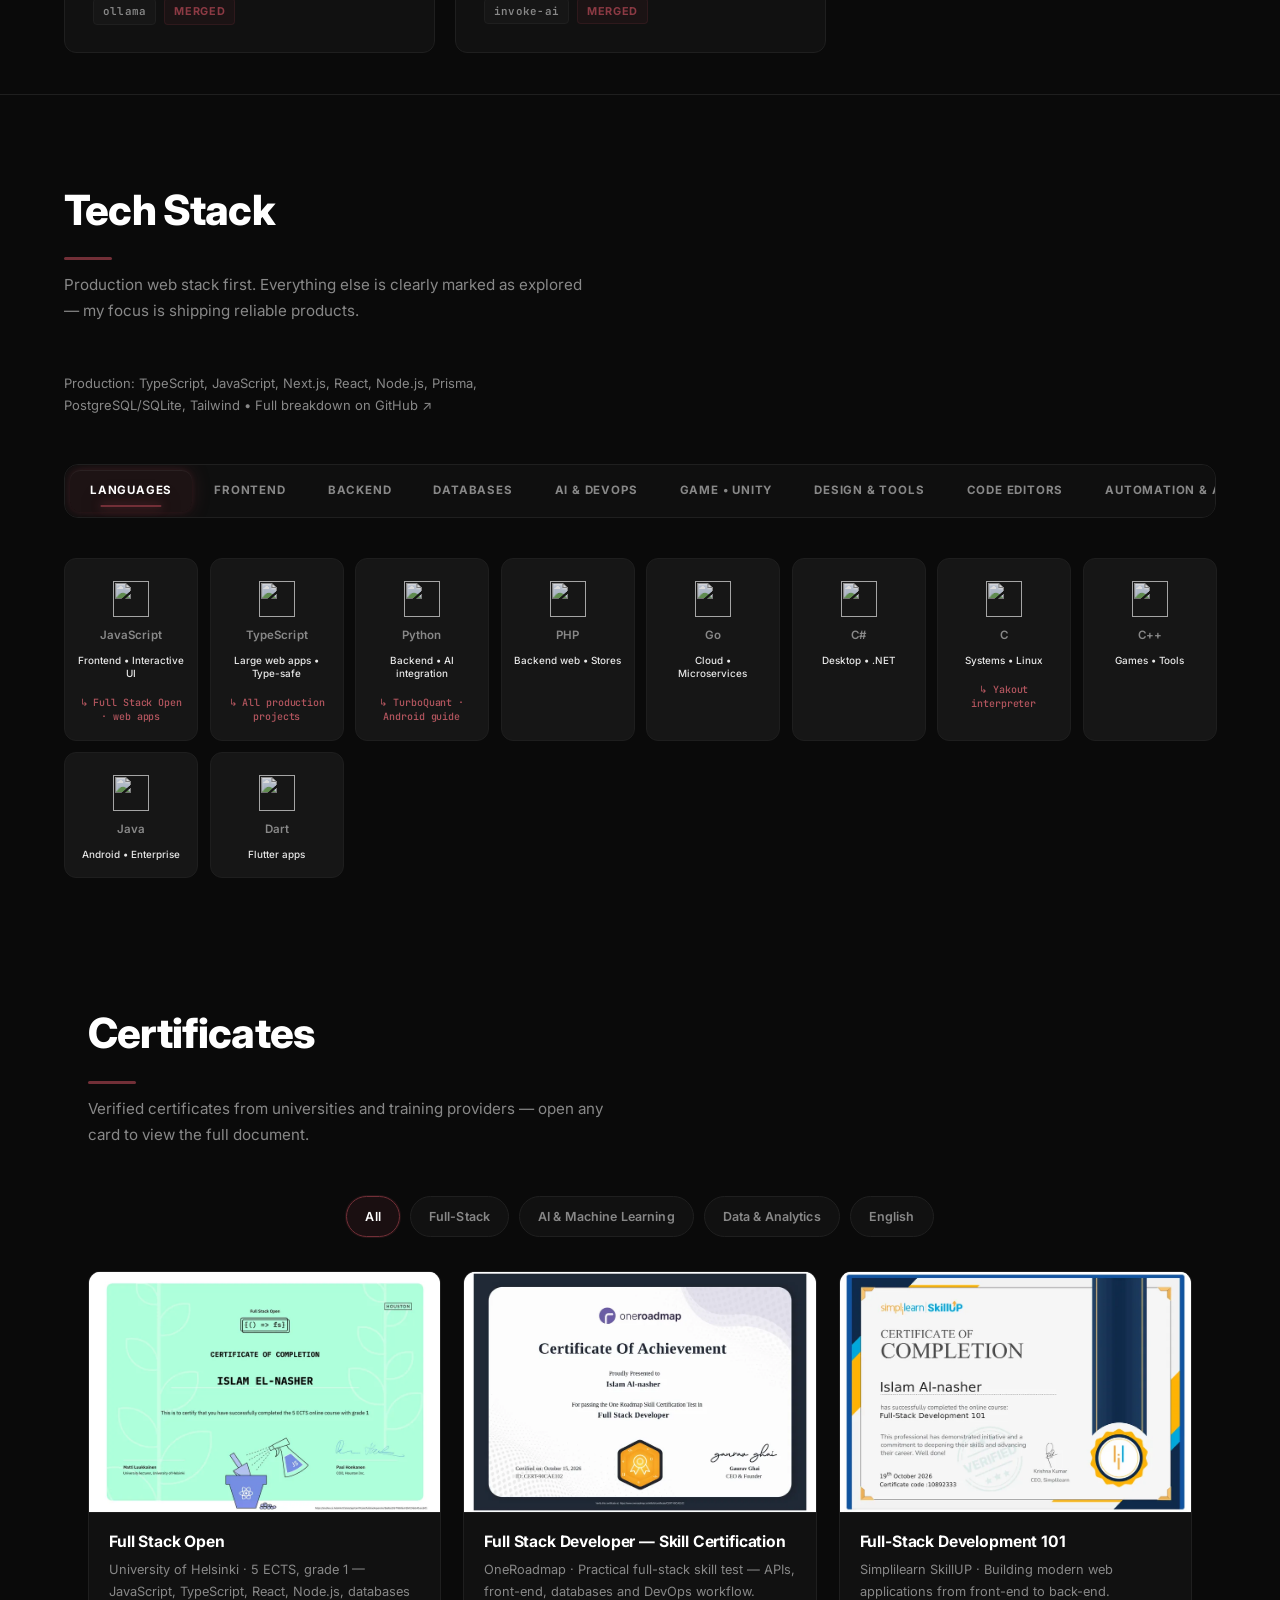
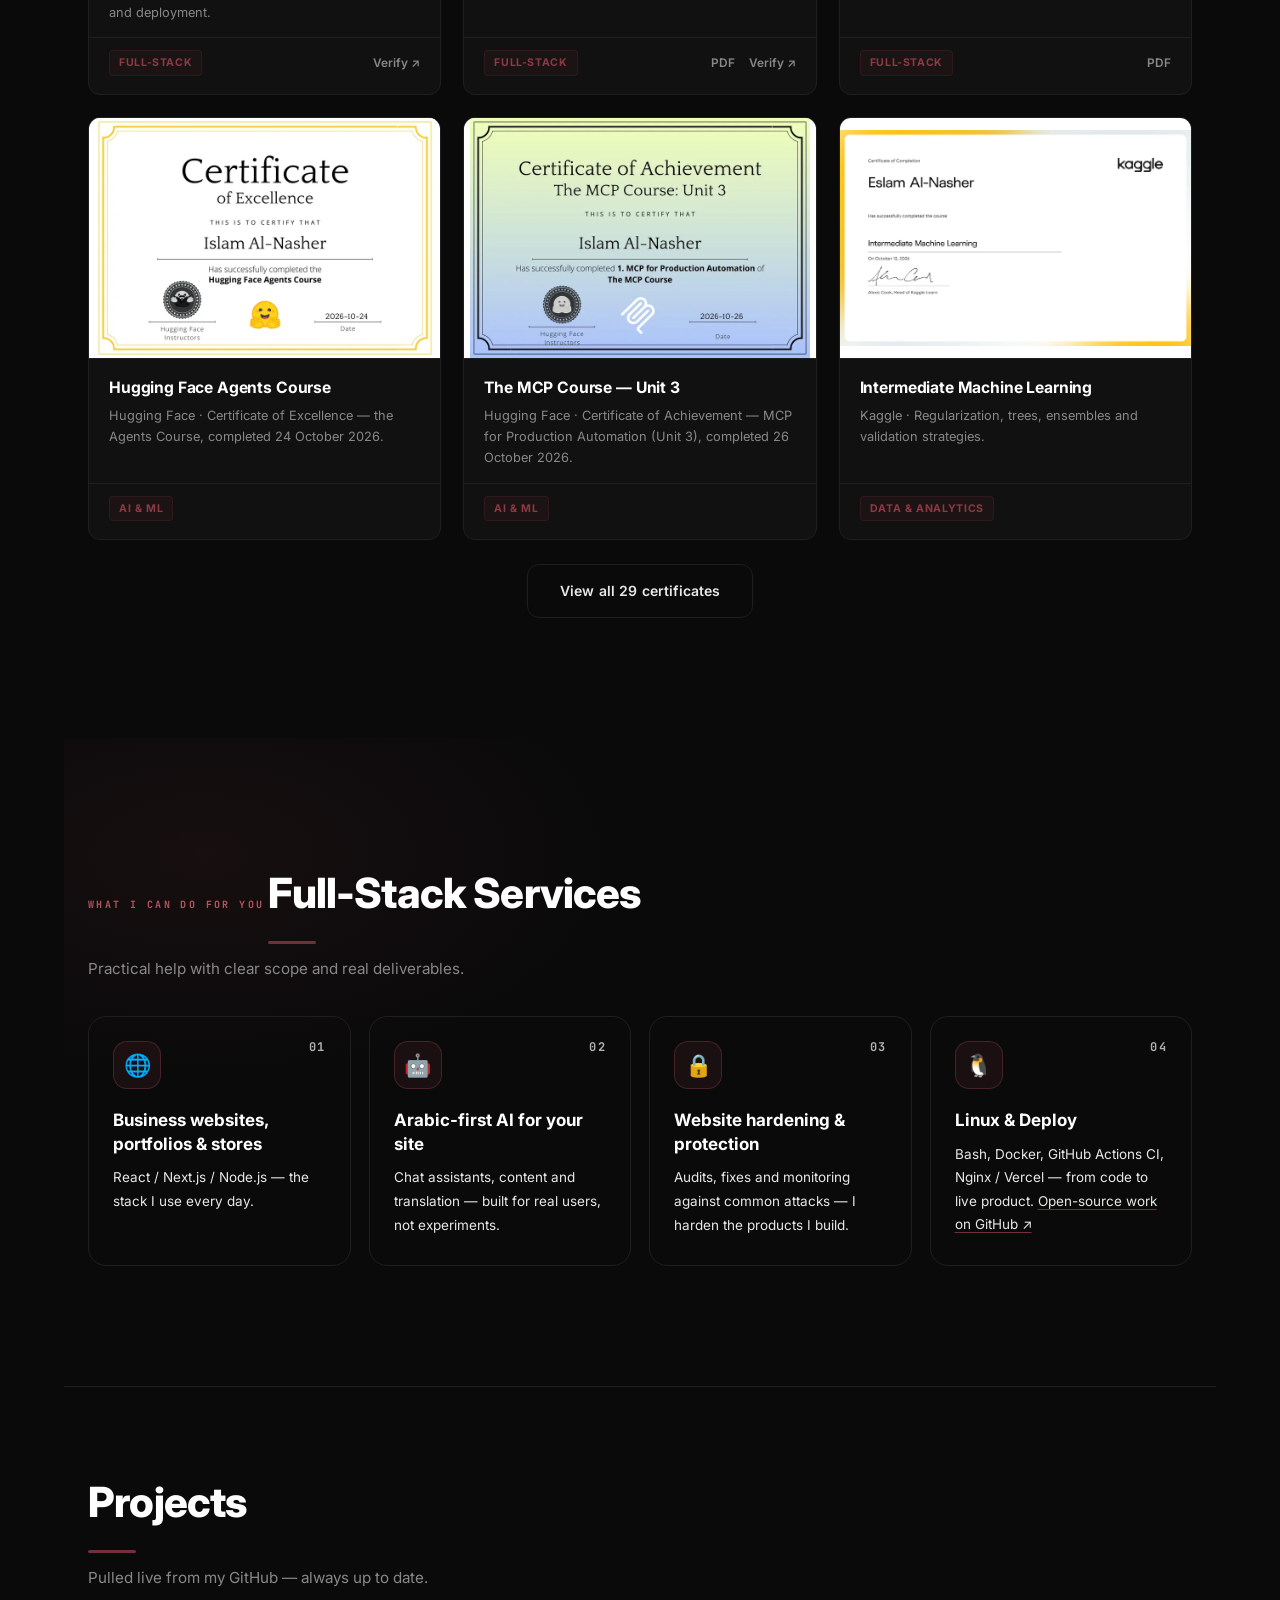
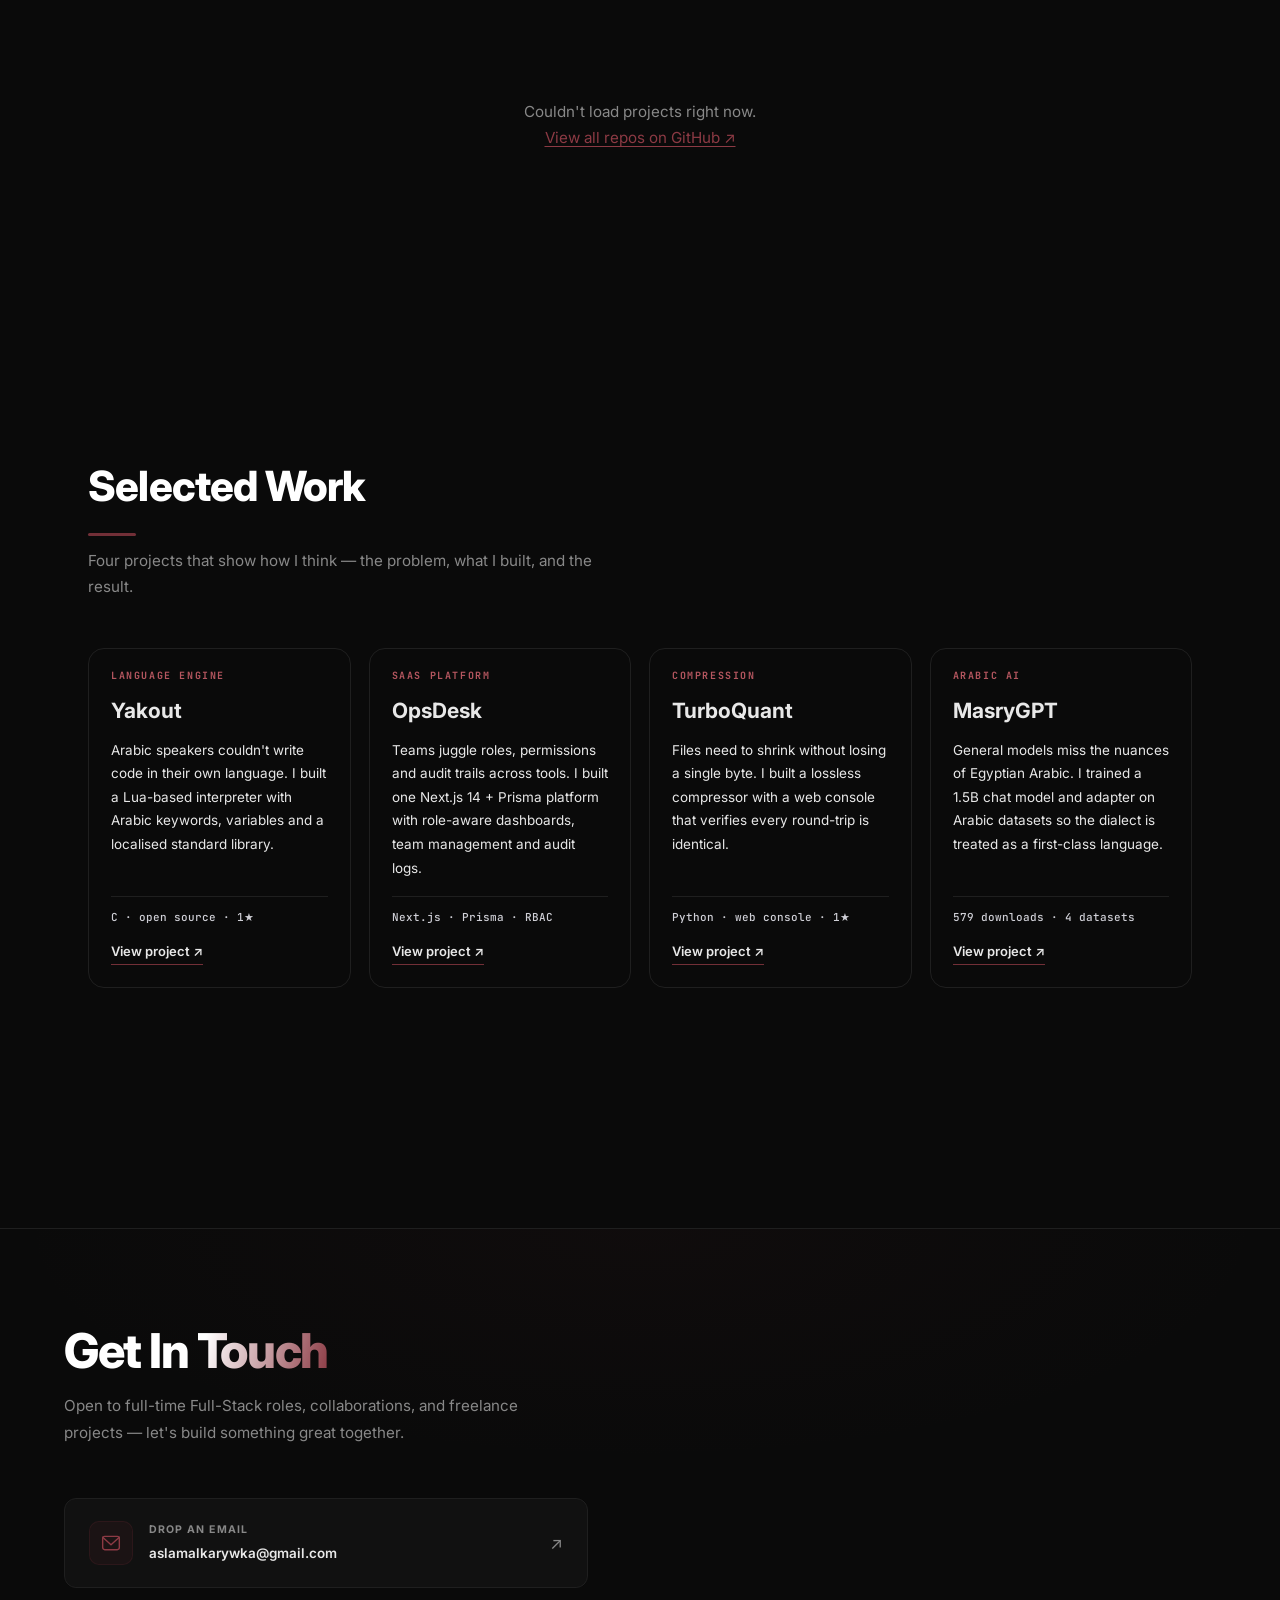
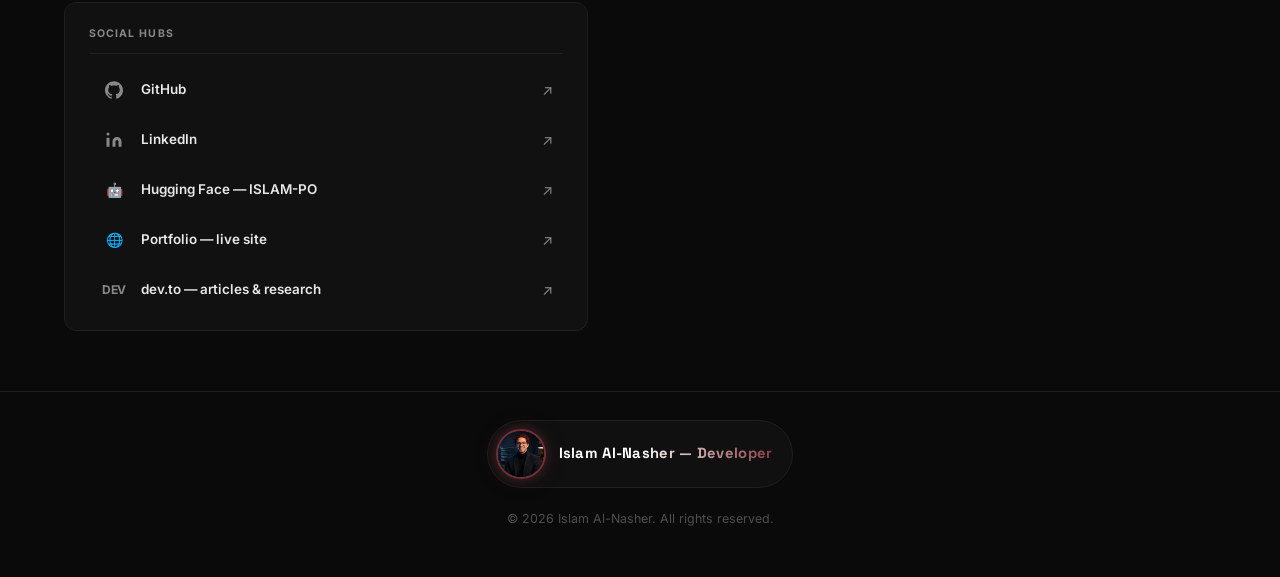
==== commit 8a957790: "feat(skills): add Automation & AI tab with tools, libraries and platforms" ====
--- a/index.html
+++ b/index.html
@@ -335,6 +335,8 @@
                         data-tab="tools" data-i18n="skills.tab4">Design &amp; Tools</button>
                     <button class="skills__tab" role="tab" aria-selected="false" aria-controls="tab-editors" id="btn-editors"
                         data-tab="editors" data-i18n="skills.tabEditors">Code Editors</button>
+                    <button class="skills__tab" role="tab" aria-selected="false" aria-controls="tab-automation" id="btn-automation"
+                        data-tab="automation" data-i18n="skills.tabAutomation">Automation &amp; AI</button>
                 </div>
 
                 <!-- Tab: Languages -->
@@ -824,6 +826,121 @@
                             <span class="skill-card__name">Notepad++</span>
                             <span class="skill-card__role">Editors • Lightweight</span>
                             <div class="skill-card__mastery" aria-label="Advanced"><span class="skill-card__dot"></span><span class="skill-card__dot"></span><span class="skill-card__dot"></span><span class="skill-card__dot"></span><span class="skill-card__dot"></span></div>
+                        </div>
+                    </div>
+                </div>
+
+                <!-- Tab: Automation, libraries & AI platforms -->
+                <div class="skills__panel" role="tabpanel" id="tab-automation" aria-labelledby="btn-automation" hidden>
+                    <p class="section__subtitle reveal" data-i18n="skills.automationNote" style="font-size:13px">Automation, libraries and AI platforms I use in production and daily work.</p>
+                    <div class="skills__grid">
+<div class="skill-card" data-level="4">
+                            <div class="skill-card__icon"><span class="skill-card__icon-text">GA</span></div>
+                            <span class="skill-card__name">GitHub Actions</span>
+                            <span class="skill-card__role">CI/CD • Workflows</span>
+                            <div class="skill-card__mastery" aria-label="Advanced"><span class="skill-card__dot"></span><span class="skill-card__dot"></span><span class="skill-card__dot"></span><span class="skill-card__dot"></span><span class="skill-card__dot"></span></div>
+                        </div>
+<div class="skill-card" data-level="4">
+                            <div class="skill-card__icon"><span class="skill-card__icon-text">SH</span></div>
+                            <span class="skill-card__name">Bash</span>
+                            <span class="skill-card__role">Linux • Scripting</span>
+                            <div class="skill-card__mastery" aria-label="Advanced"><span class="skill-card__dot"></span><span class="skill-card__dot"></span><span class="skill-card__dot"></span><span class="skill-card__dot"></span><span class="skill-card__dot"></span></div>
+                        </div>
+<div class="skill-card" data-level="3">
+                            <div class="skill-card__icon"><span class="skill-card__icon-text">NX</span></div>
+                            <span class="skill-card__name">Nginx</span>
+                            <span class="skill-card__role">Server • Reverse proxy</span>
+                            <div class="skill-card__mastery" aria-label="Proficient"><span class="skill-card__dot"></span><span class="skill-card__dot"></span><span class="skill-card__dot"></span><span class="skill-card__dot"></span><span class="skill-card__dot"></span></div>
+                        </div>
+<div class="skill-card" data-level="4">
+                            <div class="skill-card__icon"><span class="skill-card__icon-text">VRC</span></div>
+                            <span class="skill-card__name">Vercel</span>
+                            <span class="skill-card__role">Deploy • Edge platform</span>
+                            <div class="skill-card__mastery" aria-label="Advanced"><span class="skill-card__dot"></span><span class="skill-card__dot"></span><span class="skill-card__dot"></span><span class="skill-card__dot"></span><span class="skill-card__dot"></span></div>
+                        </div>
+<div class="skill-card" data-level="3">
+                            <div class="skill-card__icon"><span class="skill-card__icon-text">PW</span></div>
+                            <span class="skill-card__name">Playwright</span>
+                            <span class="skill-card__role">Testing • Browser automation</span>
+                            <div class="skill-card__mastery" aria-label="Proficient"><span class="skill-card__dot"></span><span class="skill-card__dot"></span><span class="skill-card__dot"></span><span class="skill-card__dot"></span><span class="skill-card__dot"></span></div>
+                        </div>
+<div class="skill-card" data-level="3">
+                            <div class="skill-card__icon"><span class="skill-card__icon-text">PP</span></div>
+                            <span class="skill-card__name">Puppeteer</span>
+                            <span class="skill-card__role">Testing • Browser automation</span>
+                            <div class="skill-card__mastery" aria-label="Proficient"><span class="skill-card__dot"></span><span class="skill-card__dot"></span><span class="skill-card__dot"></span><span class="skill-card__dot"></span><span class="skill-card__dot"></span></div>
+                        </div>
+<div class="skill-card" data-level="4">
+                            <div class="skill-card__icon"><span class="skill-card__icon-text">LC</span></div>
+                            <span class="skill-card__name">LangChain</span>
+                            <span class="skill-card__role">AI • LLM orchestration</span>
+                            <div class="skill-card__mastery" aria-label="Advanced"><span class="skill-card__dot"></span><span class="skill-card__dot"></span><span class="skill-card__dot"></span><span class="skill-card__dot"></span><span class="skill-card__dot"></span></div>
+                        </div>
+<div class="skill-card" data-level="4">
+                            <div class="skill-card__icon"><span class="skill-card__icon-text">PD</span></div>
+                            <span class="skill-card__name">Pandas</span>
+                            <span class="skill-card__role">Data • DataFrames</span>
+                            <div class="skill-card__mastery" aria-label="Advanced"><span class="skill-card__dot"></span><span class="skill-card__dot"></span><span class="skill-card__dot"></span><span class="skill-card__dot"></span><span class="skill-card__dot"></span></div>
+                        </div>
+<div class="skill-card" data-level="3">
+                            <div class="skill-card__icon"><span class="skill-card__icon-text">NP</span></div>
+                            <span class="skill-card__name">NumPy</span>
+                            <span class="skill-card__role">Data • Numerical computing</span>
+                            <div class="skill-card__mastery" aria-label="Proficient"><span class="skill-card__dot"></span><span class="skill-card__dot"></span><span class="skill-card__dot"></span><span class="skill-card__dot"></span><span class="skill-card__dot"></span></div>
+                        </div>
+<div class="skill-card" data-level="3">
+                            <div class="skill-card__icon"><span class="skill-card__icon-text">TF</span></div>
+                            <span class="skill-card__name">TensorFlow</span>
+                            <span class="skill-card__role">ML • Neural networks</span>
+                            <div class="skill-card__mastery" aria-label="Proficient"><span class="skill-card__dot"></span><span class="skill-card__dot"></span><span class="skill-card__dot"></span><span class="skill-card__dot"></span><span class="skill-card__dot"></span></div>
+                        </div>
+<div class="skill-card" data-level="3">
+                            <div class="skill-card__icon"><span class="skill-card__icon-text">PT</span></div>
+                            <span class="skill-card__name">PyTorch</span>
+                            <span class="skill-card__role">ML • Deep learning</span>
+                            <div class="skill-card__mastery" aria-label="Proficient"><span class="skill-card__dot"></span><span class="skill-card__dot"></span><span class="skill-card__dot"></span><span class="skill-card__dot"></span><span class="skill-card__dot"></span></div>
+                        </div>
+<div class="skill-card" data-level="4">
+                            <div class="skill-card__icon"><span class="skill-card__icon-text">ZD</span></div>
+                            <span class="skill-card__name">Zod</span>
+                            <span class="skill-card__role">Validation • Type-safe schemas</span>
+                            <div class="skill-card__mastery" aria-label="Advanced"><span class="skill-card__dot"></span><span class="skill-card__dot"></span><span class="skill-card__dot"></span><span class="skill-card__dot"></span><span class="skill-card__dot"></span></div>
+                        </div>
+<div class="skill-card" data-level="3">
+                            <div class="skill-card__icon"><span class="skill-card__icon-text">AJS</span></div>
+                            <span class="skill-card__name">Auth.js</span>
+                            <span class="skill-card__role">Auth • Sessions &amp; RBAC</span>
+                            <div class="skill-card__mastery" aria-label="Proficient"><span class="skill-card__dot"></span><span class="skill-card__dot"></span><span class="skill-card__dot"></span><span class="skill-card__dot"></span><span class="skill-card__dot"></span></div>
+                        </div>
+<div class="skill-card skill-card--inv" data-level="5">
+                            <div class="skill-card__icon"><span class="skill-card__icon-text">GRQ</span></div>
+                            <span class="skill-card__name">Groq</span>
+                            <span class="skill-card__role">AI • LLM API (this site)</span>
+                            <div class="skill-card__mastery" aria-label="Expert"><span class="skill-card__dot"></span><span class="skill-card__dot"></span><span class="skill-card__dot"></span><span class="skill-card__dot"></span><span class="skill-card__dot"></span></div>
+                        </div>
+<div class="skill-card" data-level="4">
+                            <div class="skill-card__icon"><span class="skill-card__icon-text">OAI</span></div>
+                            <span class="skill-card__name">OpenAI</span>
+                            <span class="skill-card__role">AI • LLM API</span>
+                            <div class="skill-card__mastery" aria-label="Advanced"><span class="skill-card__dot"></span><span class="skill-card__dot"></span><span class="skill-card__dot"></span><span class="skill-card__dot"></span><span class="skill-card__dot"></span></div>
+                        </div>
+<div class="skill-card" data-level="3">
+                            <div class="skill-card__icon"><span class="skill-card__icon-text">OLM</span></div>
+                            <span class="skill-card__name">Ollama</span>
+                            <span class="skill-card__role">AI • Local models</span>
+                            <div class="skill-card__mastery" aria-label="Proficient"><span class="skill-card__dot"></span><span class="skill-card__dot"></span><span class="skill-card__dot"></span><span class="skill-card__dot"></span><span class="skill-card__dot"></span></div>
+                        </div>
+<div class="skill-card" data-level="3">
+                            <div class="skill-card__icon"><span class="skill-card__icon-text">QWN</span></div>
+                            <span class="skill-card__name">Qwen</span>
+                            <span class="skill-card__role">AI • Open model</span>
+                            <div class="skill-card__mastery" aria-label="Proficient"><span class="skill-card__dot"></span><span class="skill-card__dot"></span><span class="skill-card__dot"></span><span class="skill-card__dot"></span><span class="skill-card__dot"></span></div>
+                        </div>
+<div class="skill-card" data-level="3">
+                            <div class="skill-card__icon"><span class="skill-card__icon-text">GMA</span></div>
+                            <span class="skill-card__name">Gemma</span>
+                            <span class="skill-card__role">AI • Open model</span>
+                            <div class="skill-card__mastery" aria-label="Proficient"><span class="skill-card__dot"></span><span class="skill-card__dot"></span><span class="skill-card__dot"></span><span class="skill-card__dot"></span><span class="skill-card__dot"></span></div>
                         </div>
                     </div>
                 </div>
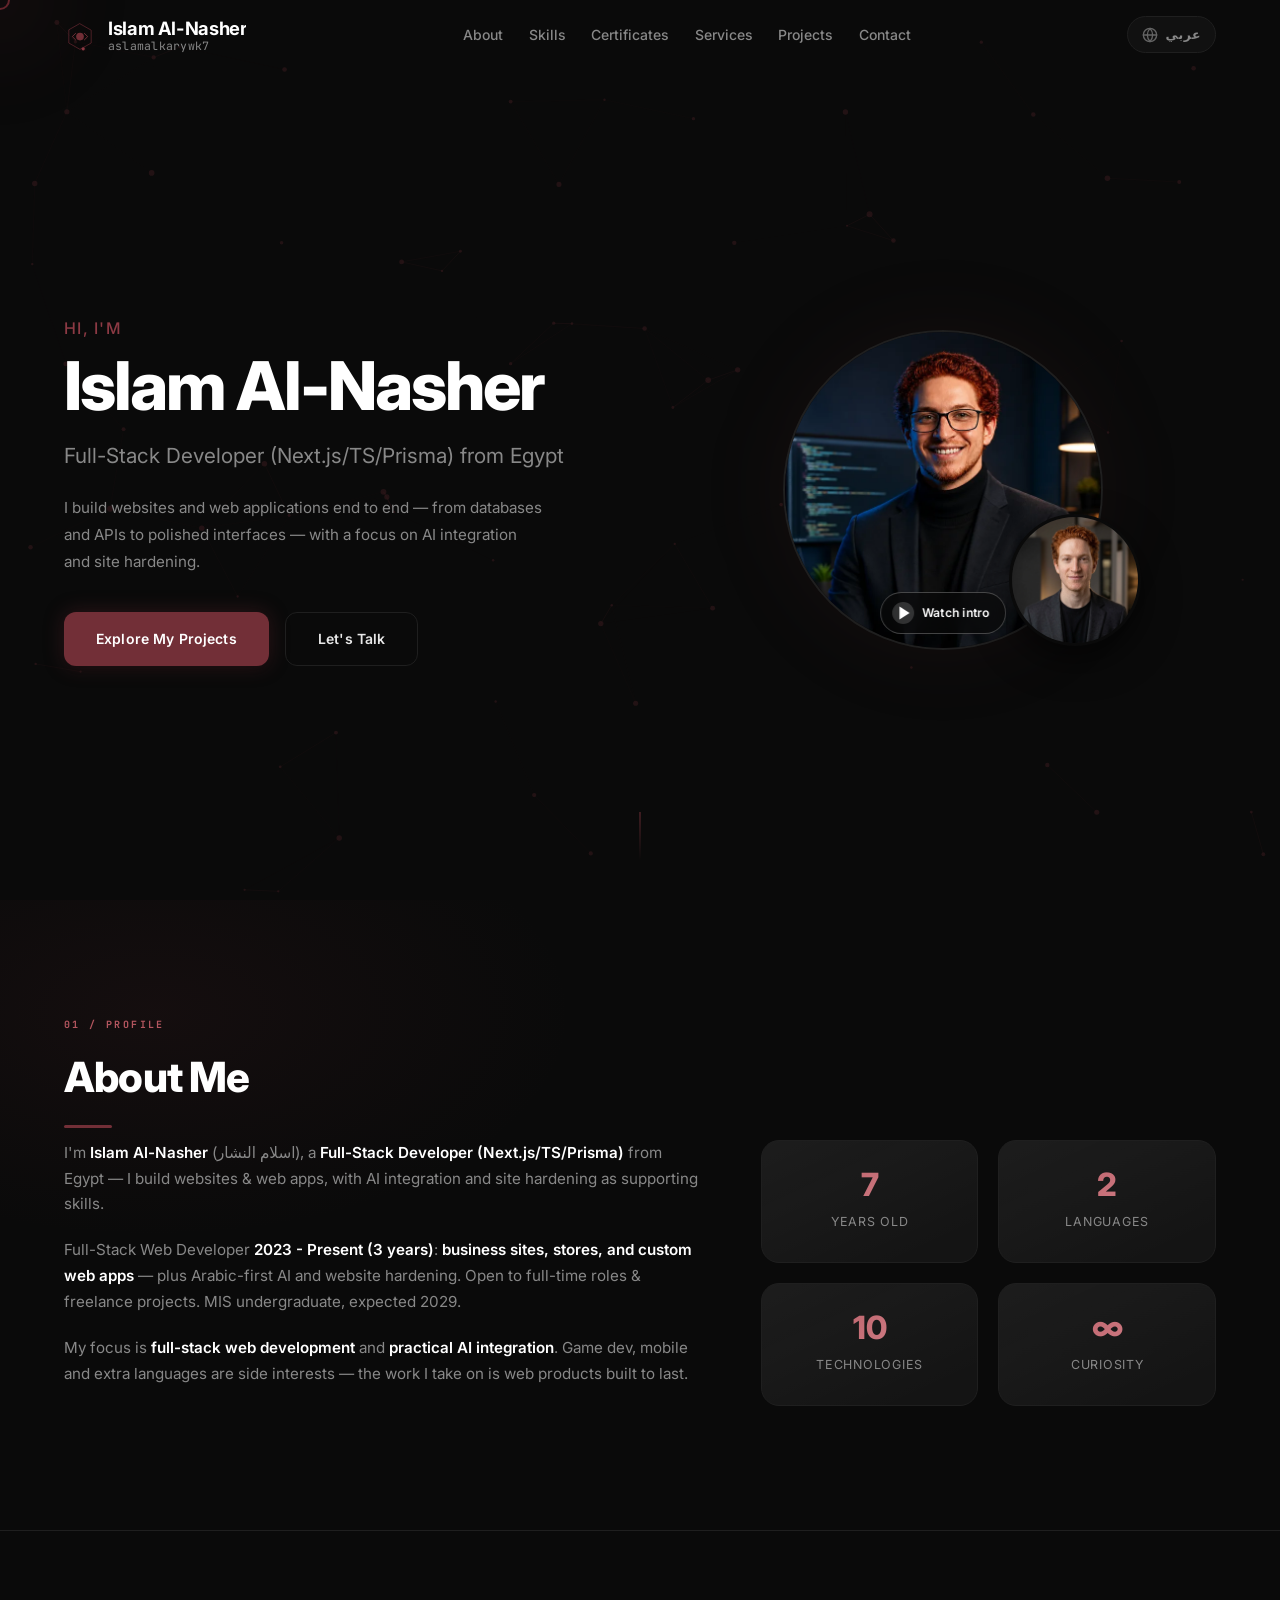
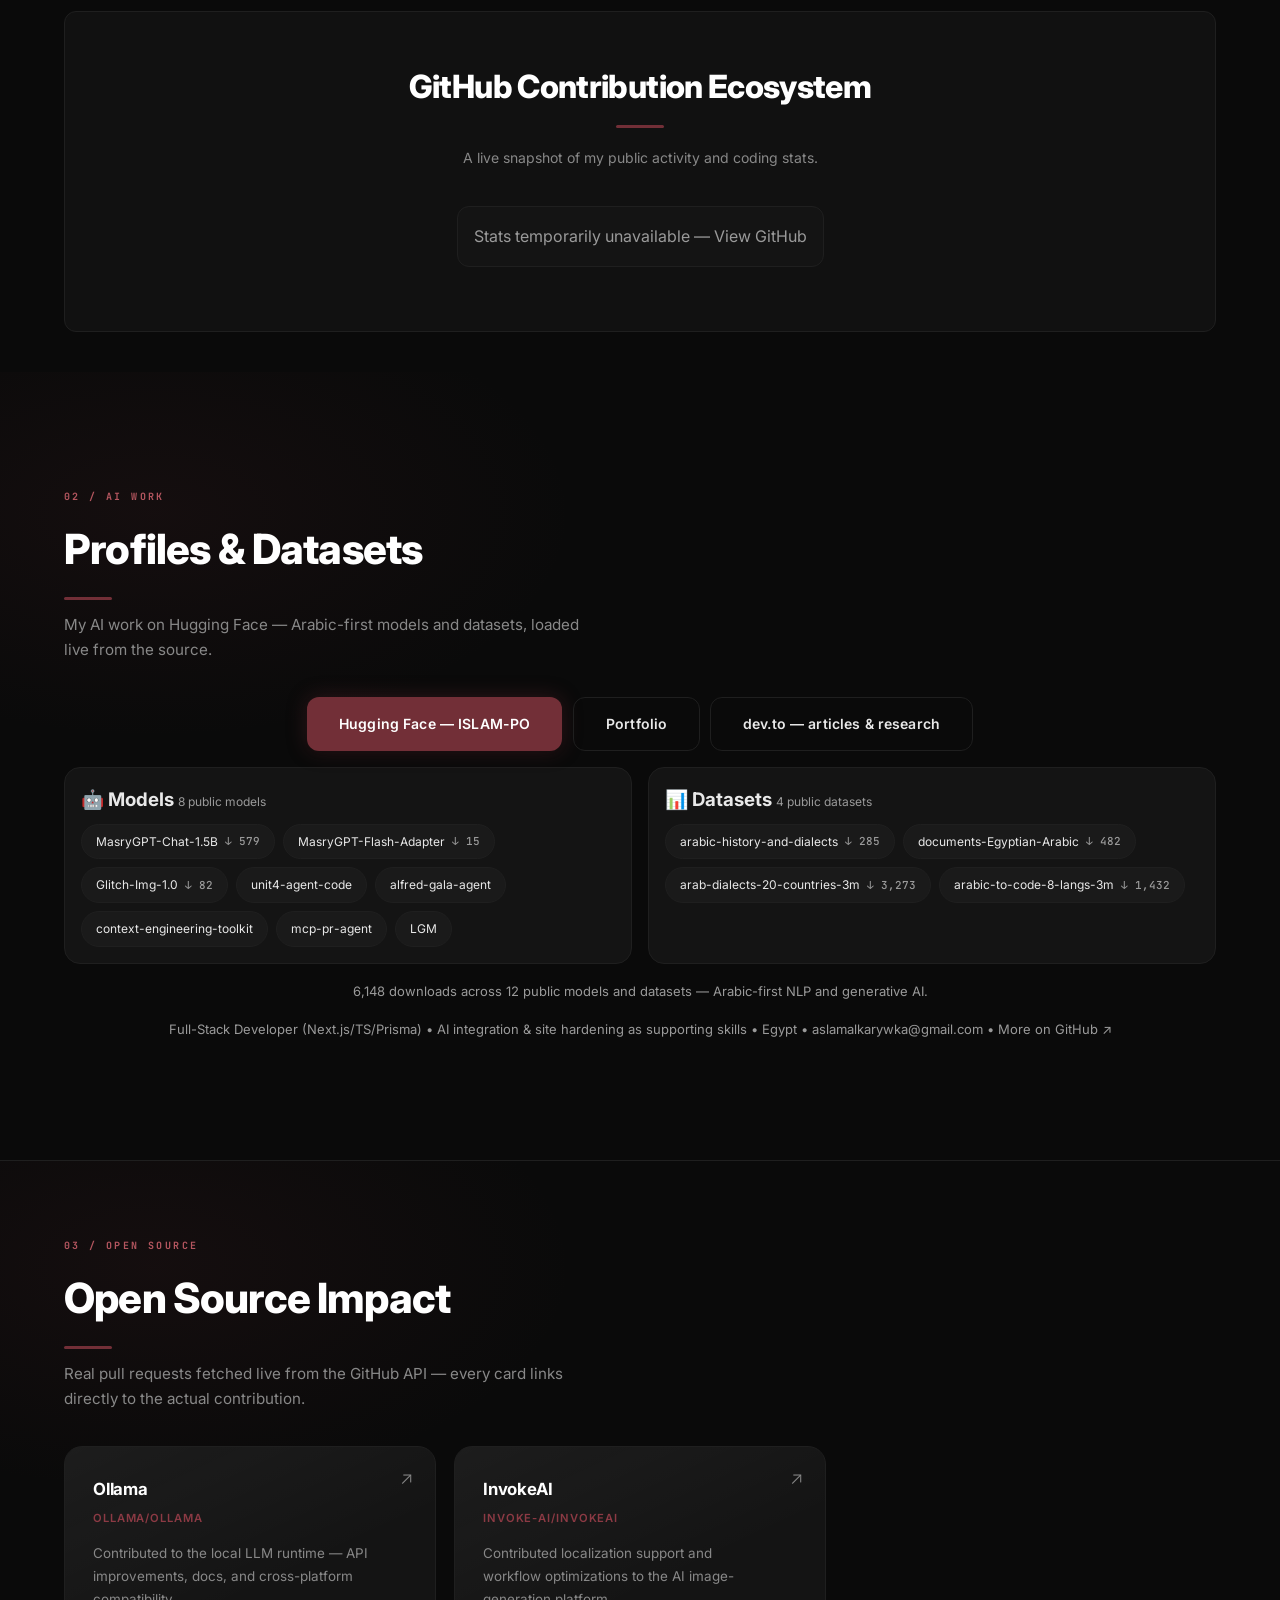
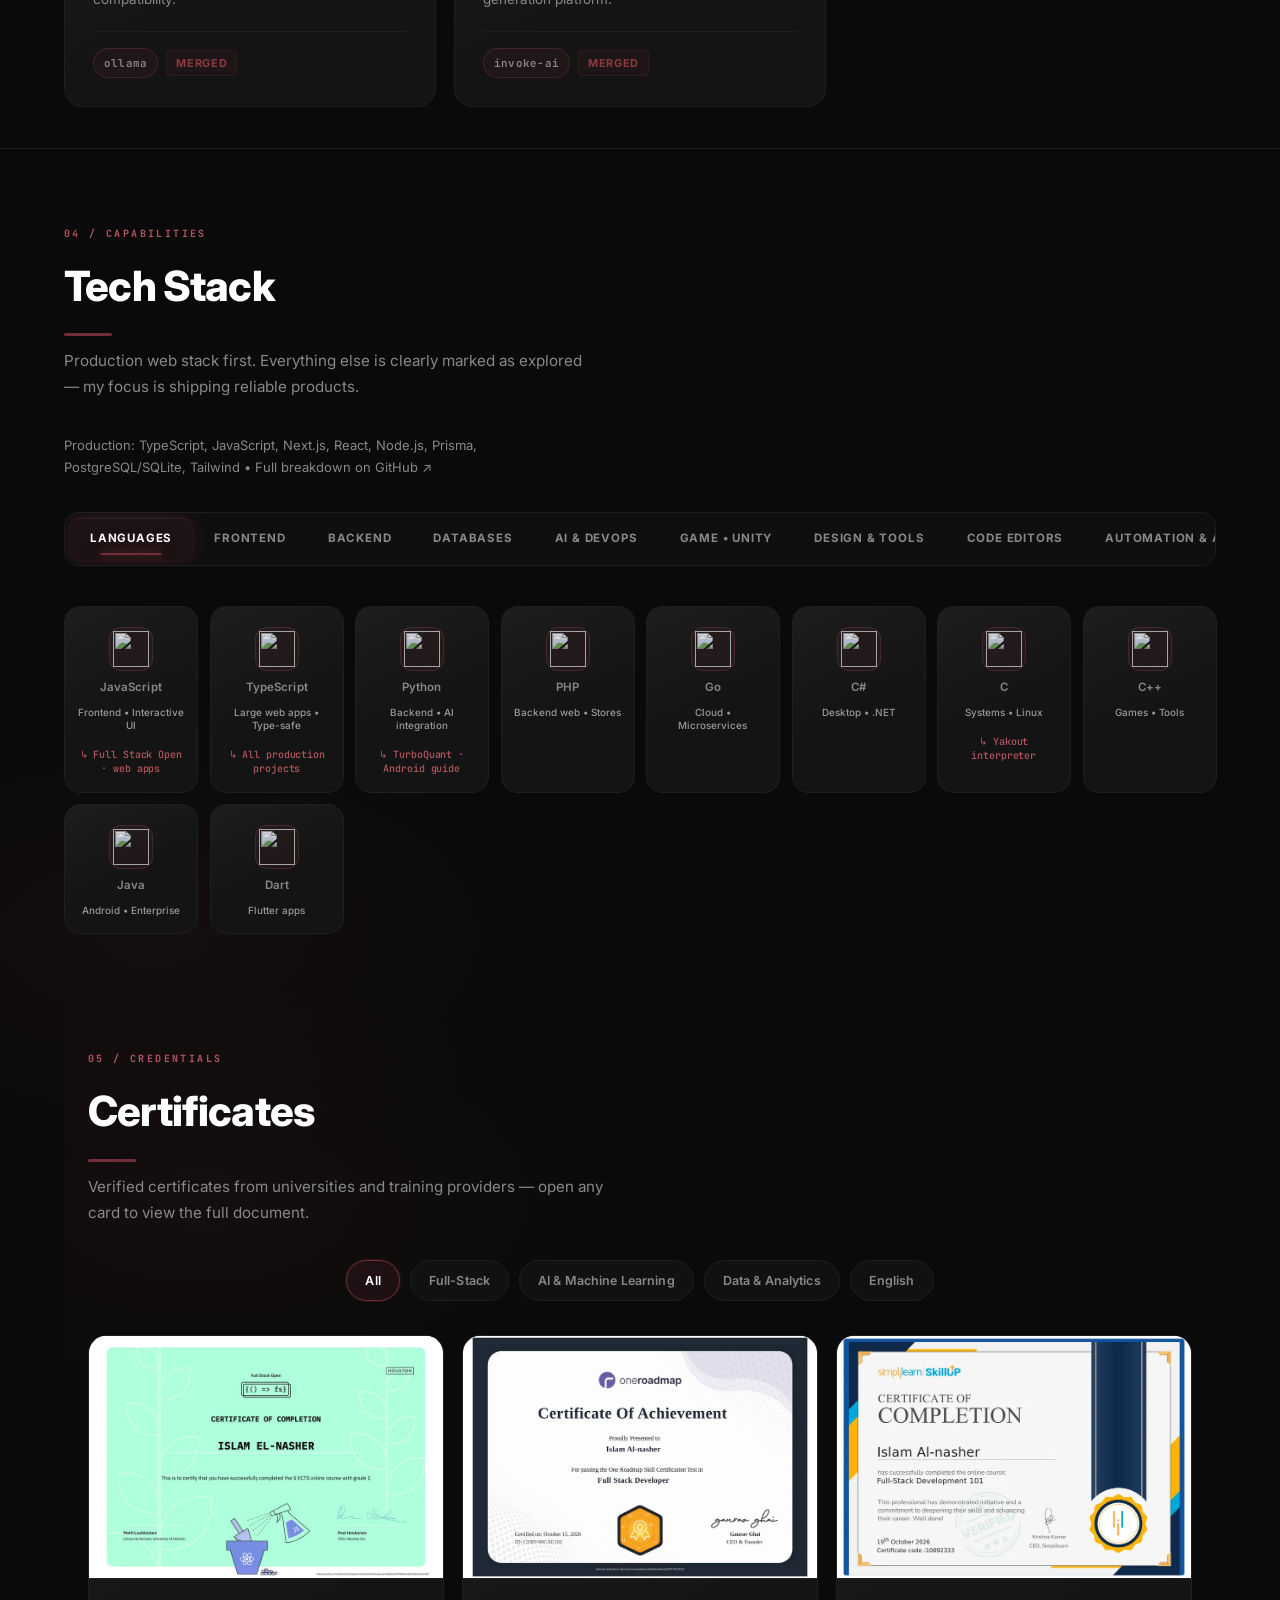
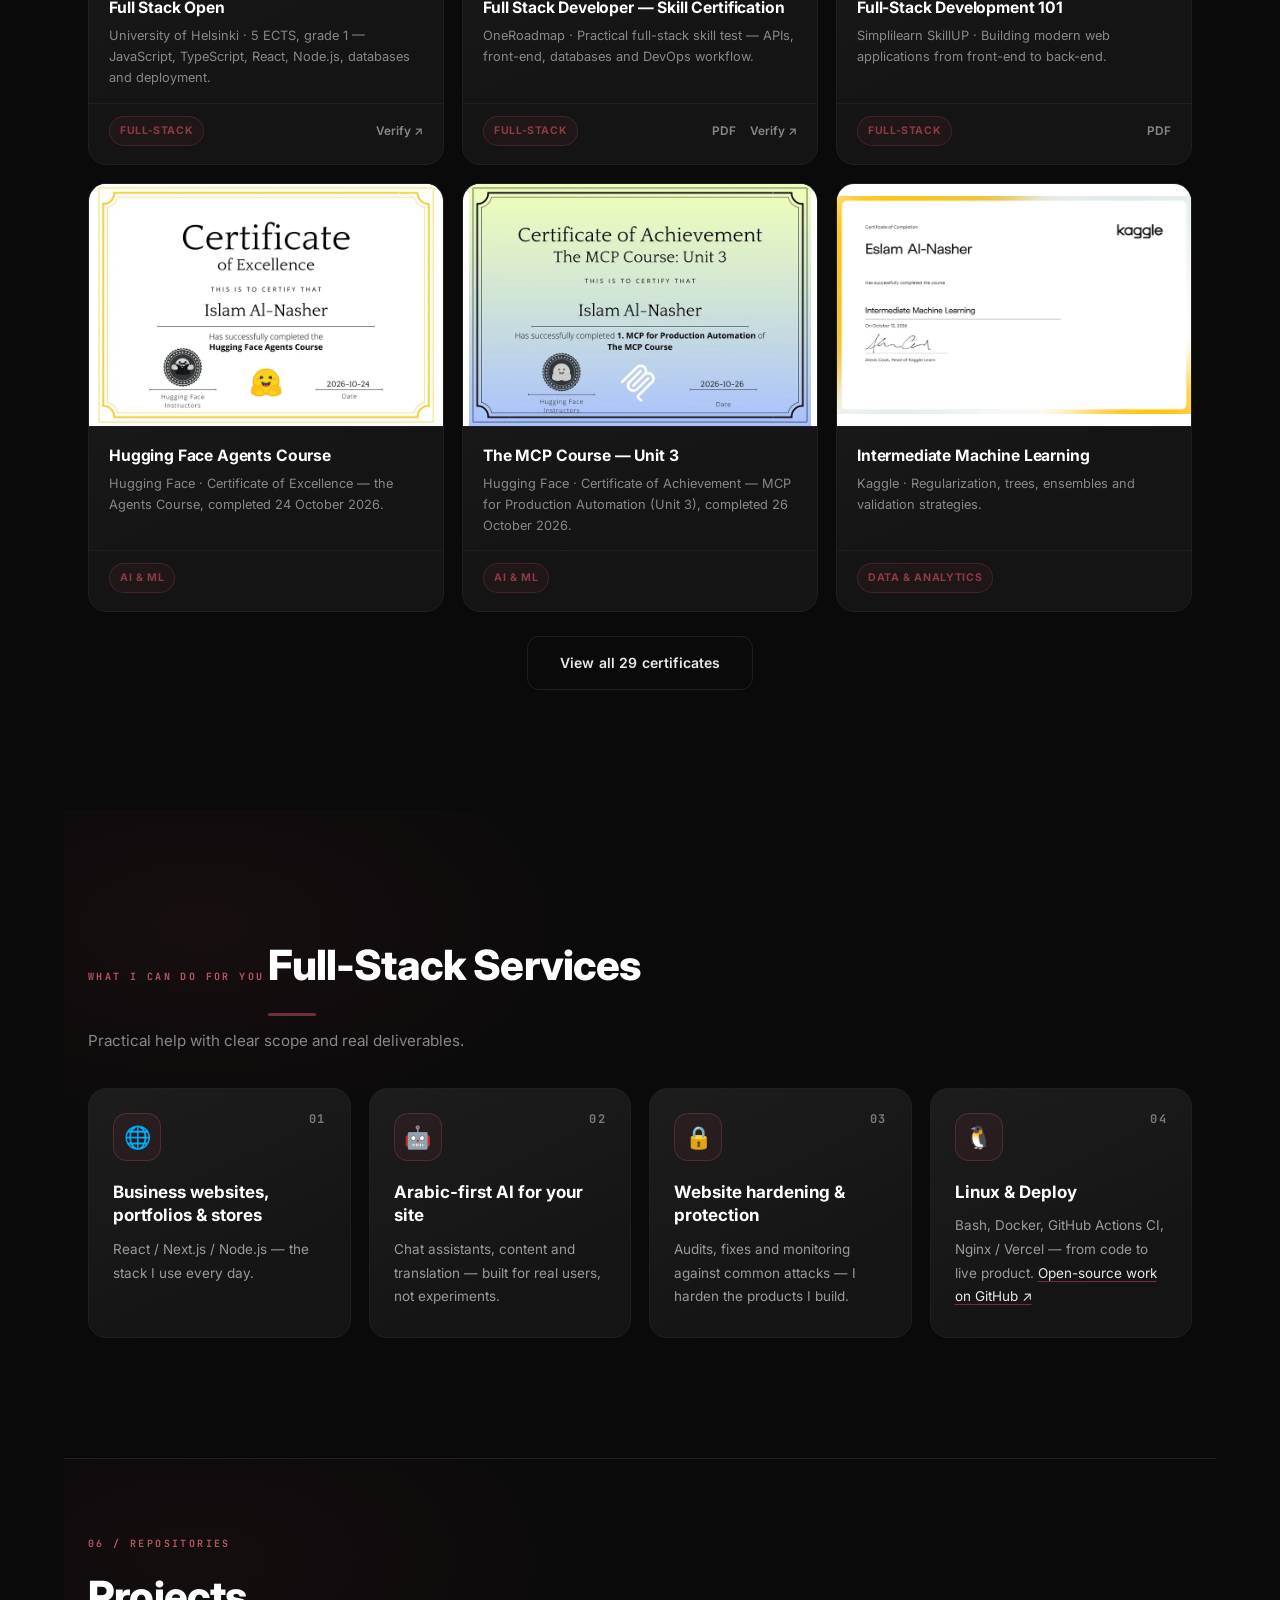
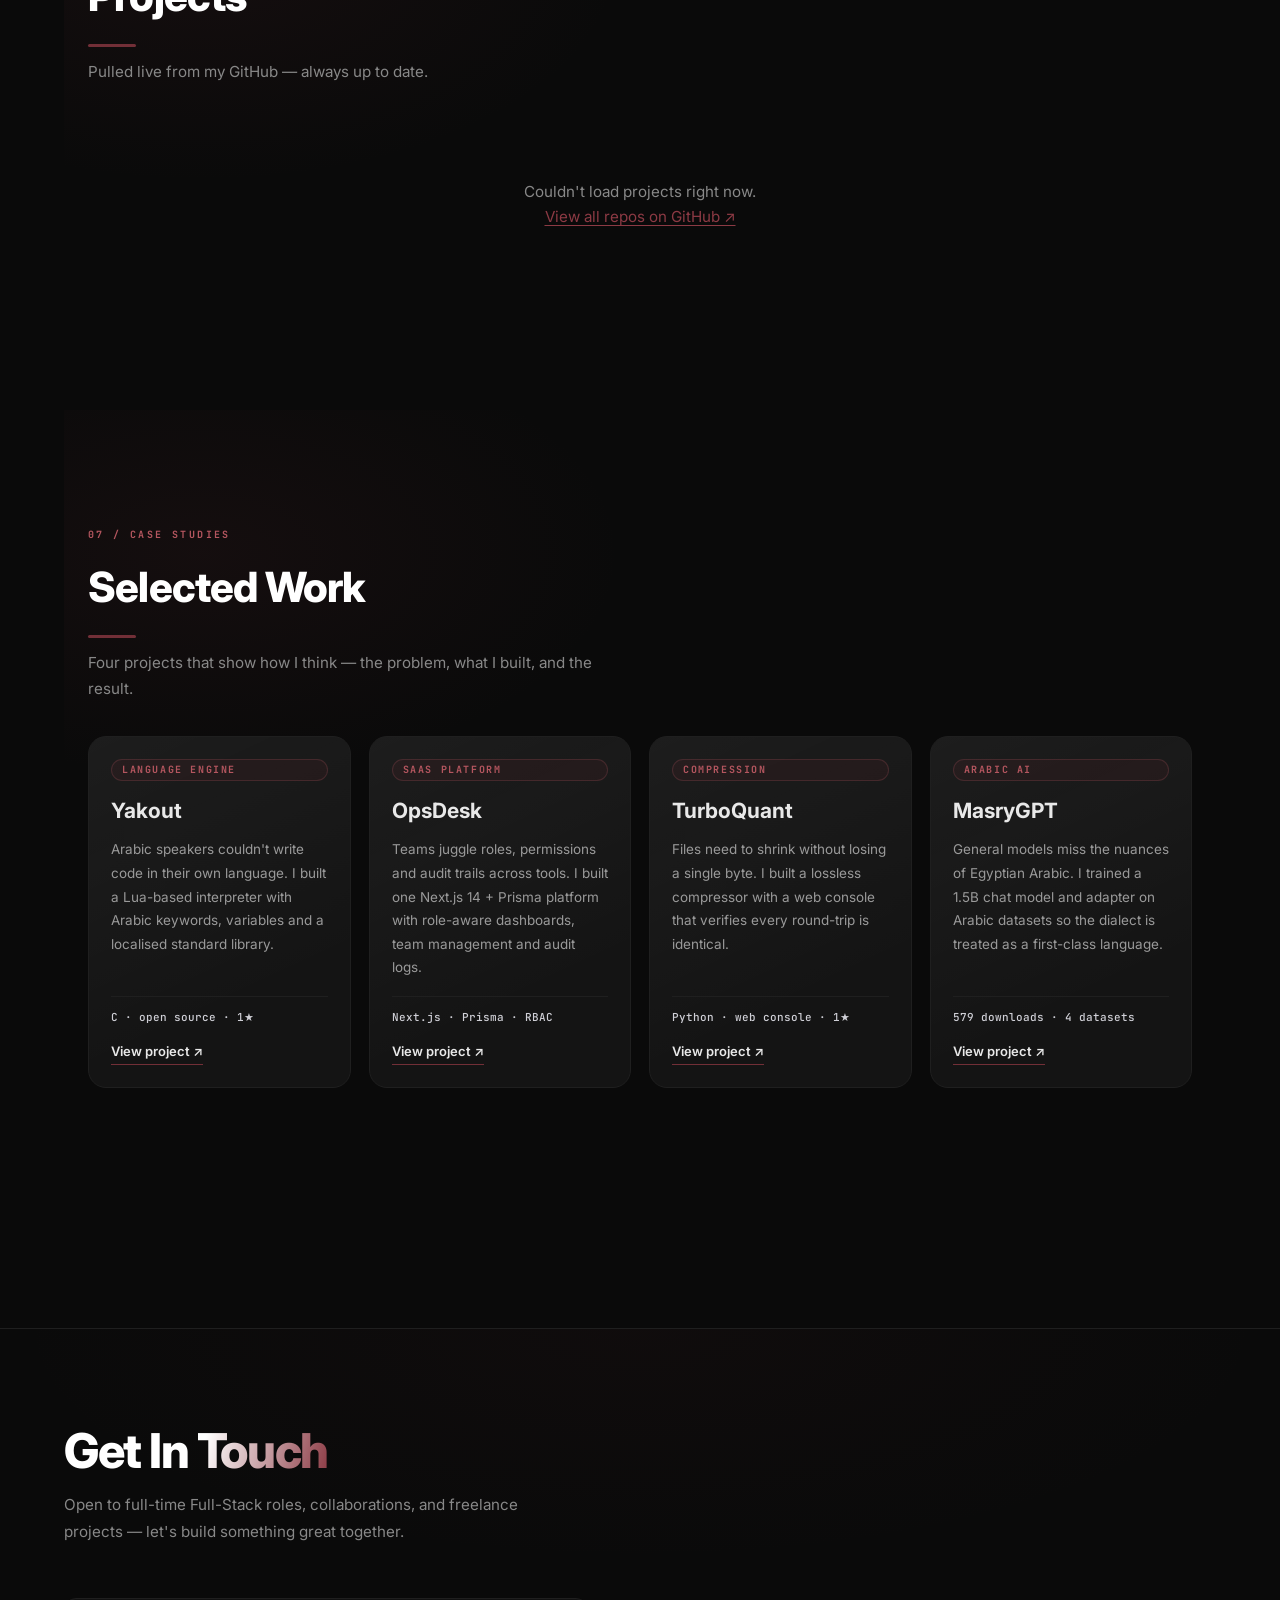
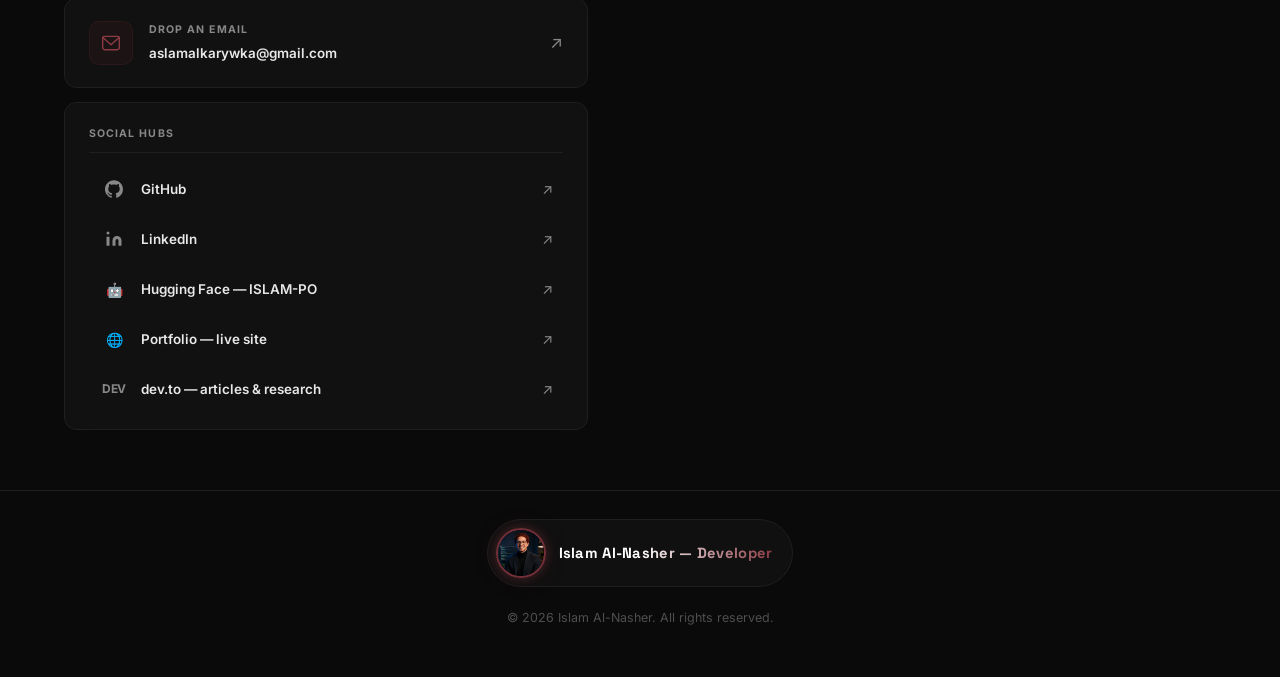
==== commit e80f996d: "style: polish section headers, icons and hover details" ====
--- a/index.html
+++ b/index.html
@@ -187,6 +187,7 @@
         <!-- ═══════════════ ABOUT ═══════════════ -->
         <section class="about section" id="about" aria-label="About me">
             <div class="container">
+                <span class="section__eyebrow" data-i18n="eyebrow.about">01 / PROFILE</span>
                 <h2 class="section__title reveal" data-i18n="about.title">About Me</h2>
                 <div class="about__grid">
                     <div class="about__text reveal">
@@ -242,6 +243,7 @@
         <!-- ═══════════════ PROFILES & DATASETS ═══════════════ -->
         <section class="profiles section" id="profiles" aria-label="Profiles and datasets">
             <div class="container">
+                <span class="section__eyebrow" data-i18n="eyebrow.profiles">02 / AI WORK</span>
                 <h2 class="section__title reveal" data-i18n="profiles.title">Profiles &amp; Datasets</h2>
                 <p class="section__subtitle reveal" data-i18n="profiles.subtitle">My AI work on Hugging Face — Arabic-first models and datasets, loaded live from the source.</p>
                 <div class="reveal" style="display:grid;gap:16px">
@@ -284,6 +286,7 @@
         <!-- Cards are rendered dynamically from the GitHub PR Search API -->
         <section class="oss-impact section" id="oss-impact" aria-label="Open Source Contributions">
             <div class="container">
+                <span class="section__eyebrow" data-i18n="eyebrow.oss">03 / OPEN SOURCE</span>
                 <h2 class="section__title reveal" data-i18n="oss.title">Open Source Impact</h2>
                 <p class="section__subtitle reveal" data-i18n="oss.subtitle">Real pull requests fetched live from the GitHub API — every card links directly to the actual contribution.</p>
                 <!-- oss-cards is populated entirely by script.js -->
@@ -314,6 +317,7 @@
         <!-- ═══════════════ SKILLS ═══════════════ -->
         <section class="skills section" id="skills" aria-label="Technical skills">
             <div class="container">
+                <span class="section__eyebrow" data-i18n="eyebrow.skills">04 / CAPABILITIES</span>
                 <h2 class="section__title reveal" data-i18n="skills.title">Tech Stack</h2>
                 <p class="section__subtitle reveal" data-i18n="skills.subtitle">Production web stack first. Everything else is clearly marked as explored — my focus is shipping reliable products.</p>
                 <p class="section__subtitle reveal" style="font-size:13px">Production: TypeScript, JavaScript, Next.js, React, Node.js, Prisma, PostgreSQL/SQLite, Tailwind • <a href="https://github.com/aslamalkarywk7/aslamalkarywk7/tree/main/docs">Full breakdown on GitHub ↗</a></p>
@@ -949,6 +953,7 @@
         <!-- Cards are rendered by certificates.js from its catalogue -->
         <section class="certs section" id="certificates" aria-label="Certificates">
             <div class="container">
+                <span class="section__eyebrow" data-i18n="eyebrow.certs">05 / CREDENTIALS</span>
                 <h2 class="section__title reveal" data-i18n="certs.title">Certificates</h2>
                 <p class="section__subtitle reveal" data-i18n="certs.subtitle">Verified certificates from universities and training providers — open any card to view the full document.</p>
 
@@ -1038,6 +1043,7 @@
         <!-- ═══════════════ PROJECTS ═══════════════ -->
         <section class="projects section" id="projects" aria-label="GitHub projects">
             <div class="container">
+                <span class="section__eyebrow" data-i18n="eyebrow.projects">06 / REPOSITORIES</span>
                 <h2 class="section__title reveal" data-i18n="projects.title">Projects</h2>
                 <p class="section__subtitle reveal" data-i18n="projects.subtitle">Pulled live from my GitHub — always up to date.</p>
                 <div class="projects__grid" id="github-projects">
@@ -1082,6 +1088,7 @@
         <!-- ═══════════════ SELECTED WORK ═══════════════ -->
         <section class="work section" id="selected-work" aria-label="Selected work">
             <div class="container">
+                <span class="section__eyebrow" data-i18n="eyebrow.work">07 / CASE STUDIES</span>
                 <h2 class="section__title reveal" data-i18n="work.title">Selected Work</h2>
                 <p class="section__subtitle reveal" data-i18n="work.subtitle">Four projects that show how I think — the problem, what I built, and the result.</p>
                 <div class="work__grid">
--- a/style.css
+++ b/style.css
@@ -4242,3 +4242,162 @@
         left: -12px;
     }
 }
+
+/* ═══════════════════════════════════════════════════════════
+   COMFORTABLE CARD SYSTEM — consistent with Full-Stack Services
+   ═══════════════════════════════════════════════════════════ */
+:root {
+    --card: #141414;
+    --muted: #9a9a9a;
+    --accent-light: #b4565f;
+}
+
+/* Soft ambient wash behind each content section (same as Services). */
+.about,
+.profiles,
+.oss-impact,
+.skills,
+.certs,
+.projects,
+.work {
+    position: relative;
+    isolation: isolate;
+}
+.about::before,
+.profiles::before,
+.oss-impact::before,
+.skills::before,
+.certs::before,
+.projects::before,
+.work::before {
+    content: "";
+    position: absolute;
+    inset: 0;
+    z-index: -1;
+    pointer-events: none;
+    background: radial-gradient(
+        600px 320px at 12% 18%,
+        rgba(114, 47, 55, 0.1),
+        transparent 70%
+    );
+}
+
+.section__subtitle {
+    margin-bottom: 34px;
+}
+
+/* One card shell for every content section. */
+.about__stat,
+.skill-card,
+.oss-card,
+.project-card,
+.cert-card,
+.work-card {
+    border: 1px solid var(--border);
+    border-radius: 18px;
+    background:
+        linear-gradient(155deg, rgba(255, 255, 255, 0.04), transparent 55%),
+        var(--card);
+    transition:
+        transform 0.28s ease,
+        border-color 0.28s ease,
+        box-shadow 0.28s ease;
+}
+.skill-card {
+    border-radius: 16px;
+}
+
+.about__stat:hover,
+.oss-card:hover,
+.project-card:hover,
+.cert-card:hover,
+.work-card:hover {
+    transform: translateY(-5px);
+    border-color: var(--accent);
+    box-shadow:
+        0 18px 44px rgba(0, 0, 0, 0.42),
+        0 0 0 1px rgba(114, 47, 55, 0.18);
+}
+
+/* Chips and grids get the same breathing room. */
+.hf-item {
+    padding: 9px 14px;
+}
+.hf-item:hover {
+    box-shadow: 0 10px 24px rgba(0, 0, 0, 0.35);
+}
+.certs__grid,
+.projects__grid,
+.oss-grid,
+.work__grid {
+    gap: 18px;
+}
+
+/* ── Editorial section labels ─────────────────────────────── */
+.section__eyebrow {
+    display: block;
+    margin-bottom: 12px;
+    font: 700 10px/1 var(--mono);
+    letter-spacing: 0.24em;
+    text-transform: uppercase;
+    color: var(--accent-light);
+}
+[dir="rtl"] .section__eyebrow {
+    letter-spacing: 0;
+    font-size: 11px;
+}
+
+/* ── Soft light sweep on hover (no extra boxes, no layout overflow) ── */
+.service-card,
+.about__stat,
+.work-card,
+.cert-card {
+    background-size: 220% 100%, auto;
+    background-position: 0% 0;
+    transition:
+        transform 0.28s ease,
+        border-color 0.28s ease,
+        box-shadow 0.28s ease,
+        background-position 0.8s ease;
+}
+.service-card:hover,
+.about__stat:hover,
+.work-card:hover,
+.cert-card:hover {
+    background-position: 100% 0;
+}
+
+/* ── Refined details ──────────────────────────────────────── */
+.about__stat-number {
+    background: linear-gradient(135deg, var(--accent-light), #d98a92);
+    -webkit-background-clip: text;
+    background-clip: text;
+    -webkit-text-fill-color: transparent;
+}
+.skill-card__icon,
+.project-card__icon {
+    width: 44px;
+    height: 44px;
+    border-radius: 12px;
+    display: grid;
+    place-items: center;
+    border: 1px solid rgba(180, 86, 95, 0.24);
+    background: rgba(114, 47, 55, 0.12);
+    color: var(--accent-light);
+}
+.project-card__icon {
+    padding: 10px;
+    box-sizing: border-box;
+}
+.skill-card__icon {
+    margin: 0 auto;
+}
+.work-card__tag,
+.oss-card__tag,
+.cert-card__tag {
+    display: inline-block;
+    padding: 5px 10px;
+    border-radius: 999px;
+    background: rgba(114, 47, 55, 0.12);
+    border: 1px solid rgba(180, 86, 95, 0.22);
+}
